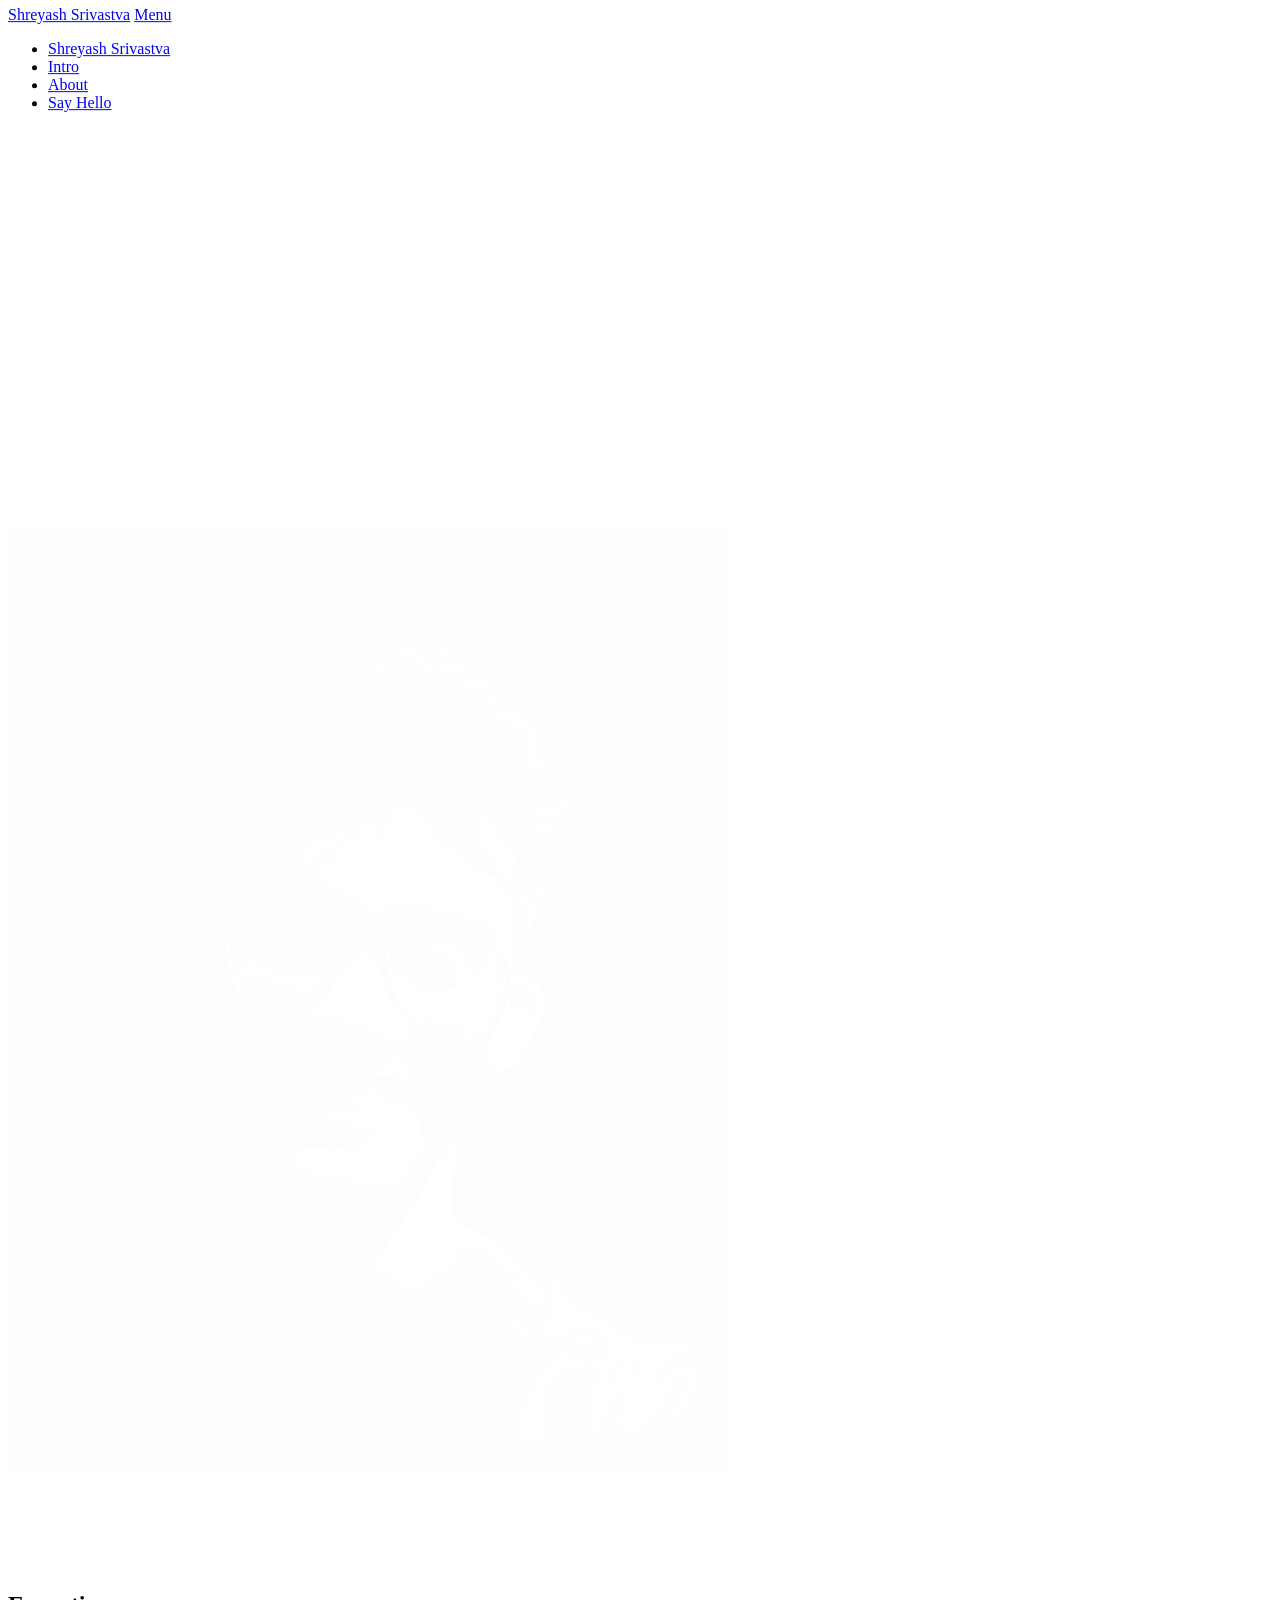
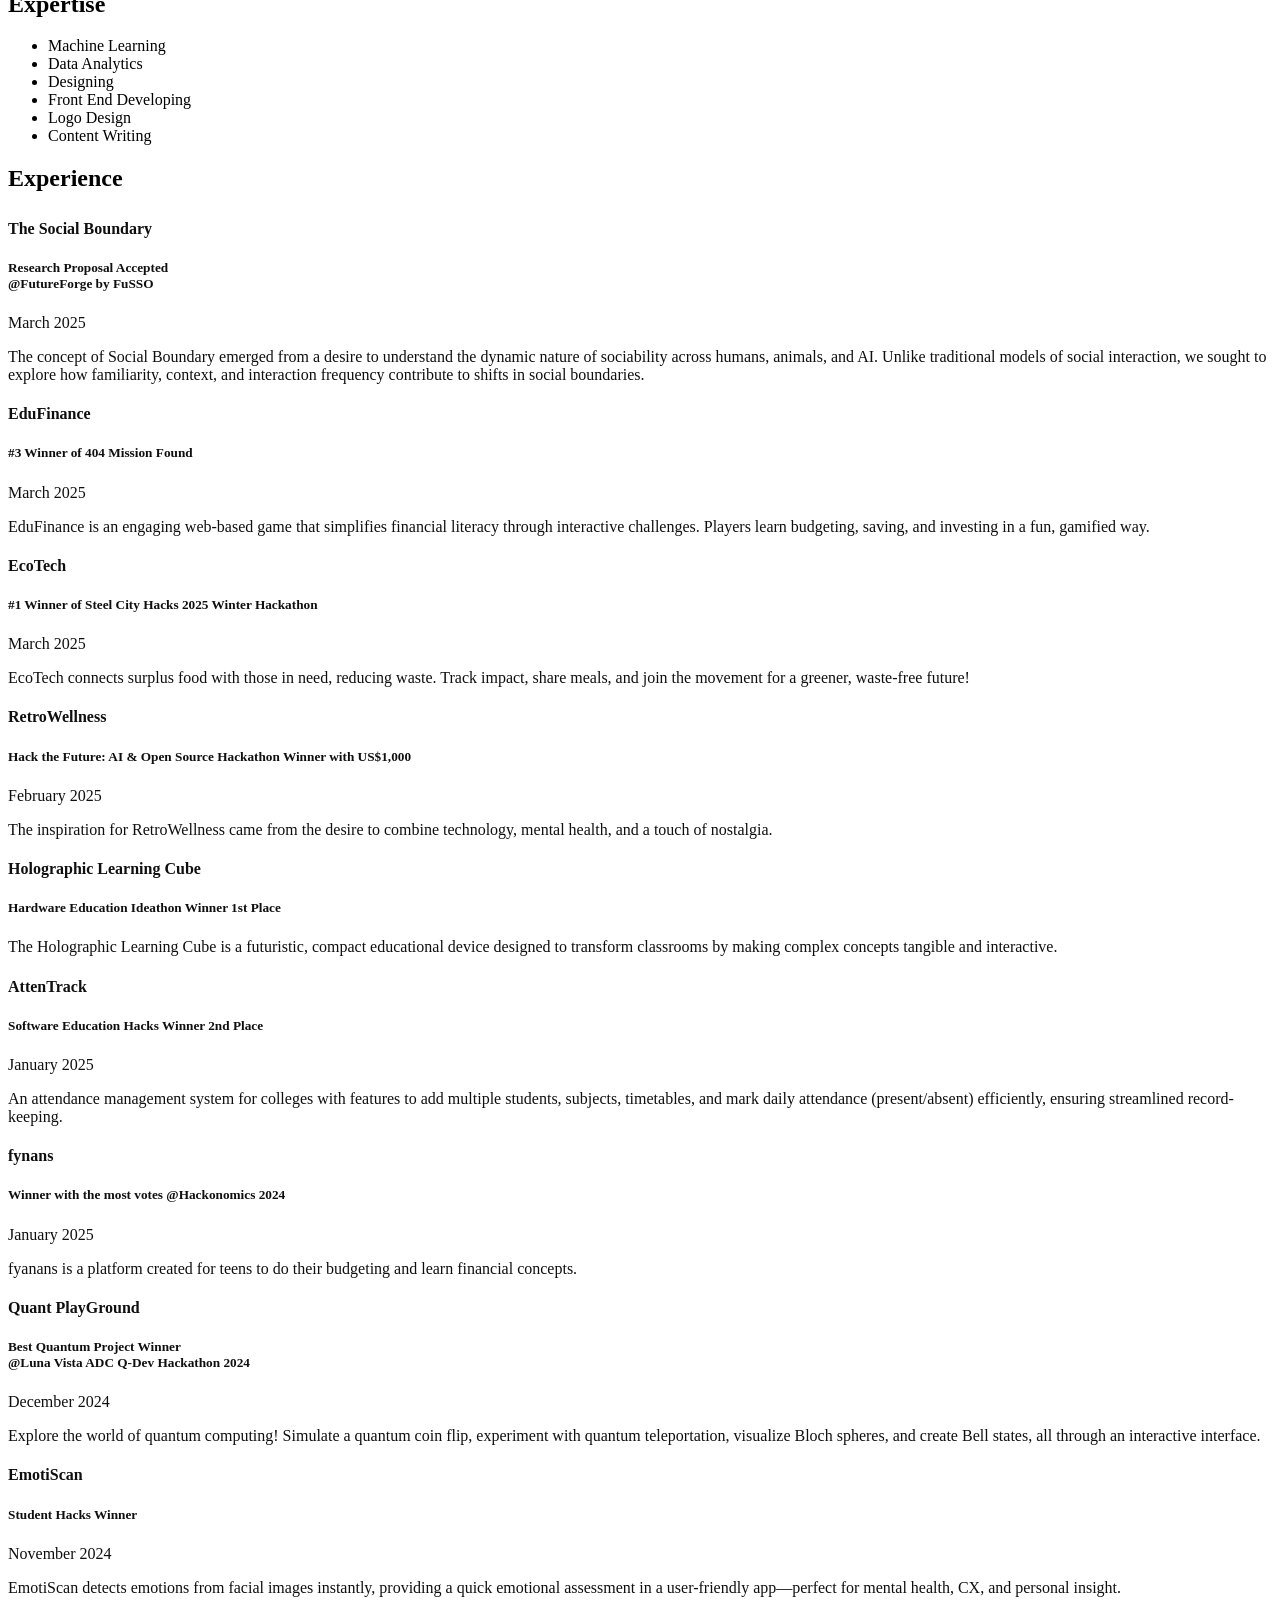
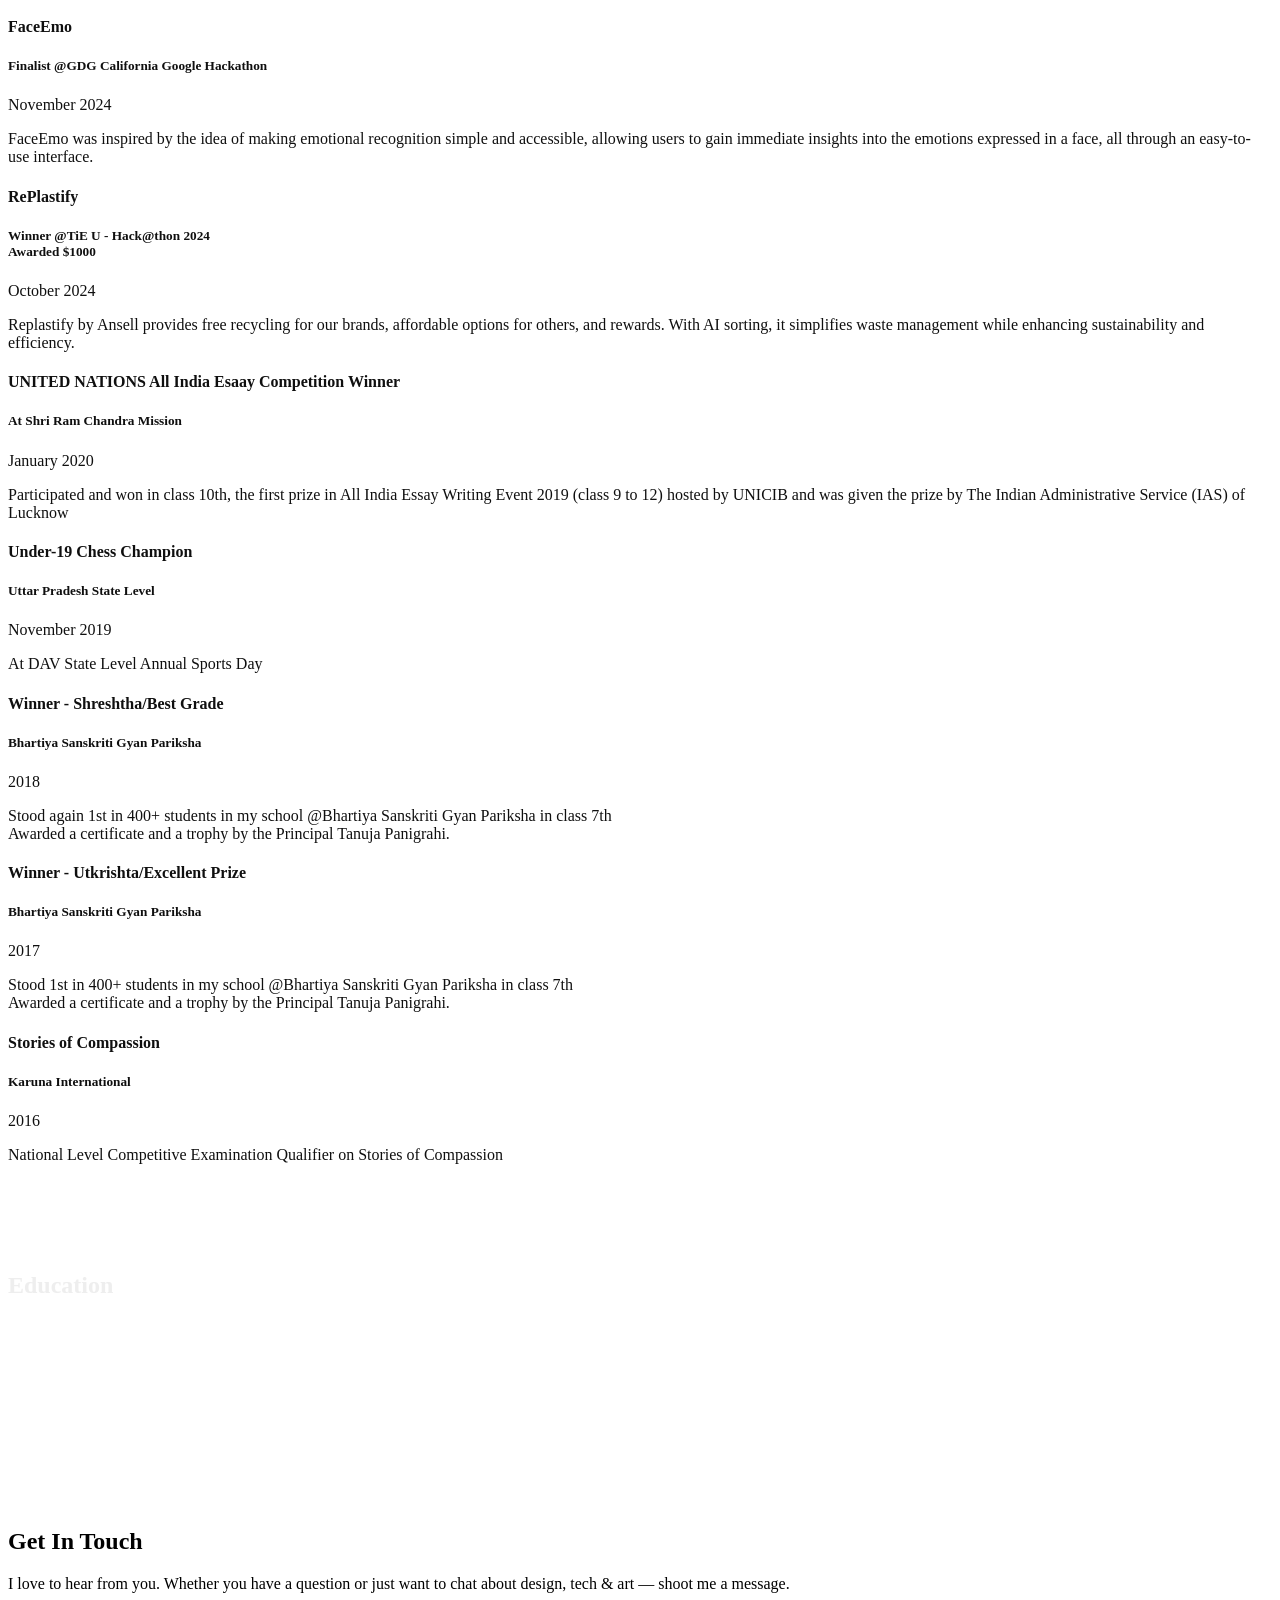
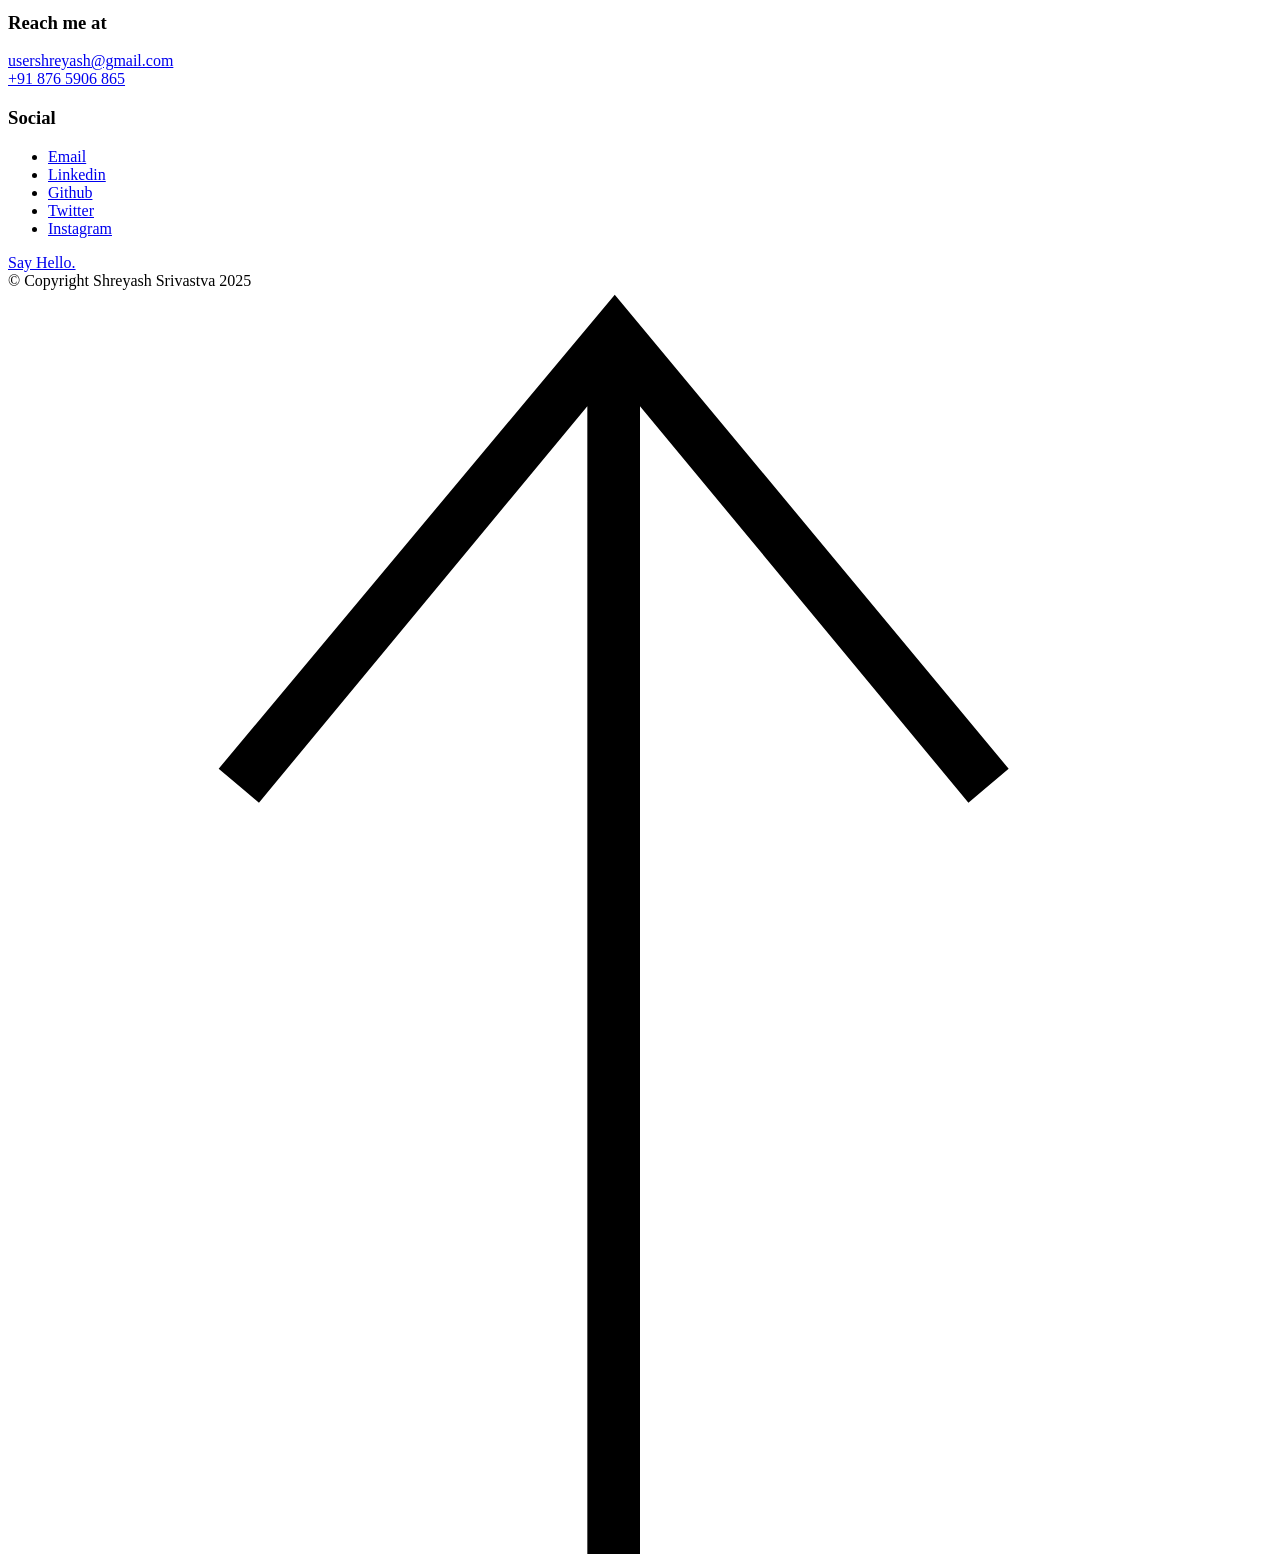
==== index.html @ 3966e625 "Update index.html" ====
<!DOCTYPE html>
<html class="no-js ss-preload" lang="en">
<head>

    <!--- basic page needs
    ================================================== -->
    <meta charset="utf-8">
    <title>Shreyash Srivastva</title>
    <meta name="description" content="">
    <meta name="author" content="">

    <!-- mobile specific metas
    ================================================== -->
    <meta name="viewport" content="width=device-width, initial-scale=1">

    <!-- CSS
    ================================================== -->
    <link rel="stylesheet" href="css/vendor.css">
    <link rel="stylesheet" href="css/styles.css">

    <!-- favicons
    ================================================== -->
    <link rel="apple-touch-icon" sizes="180x180" href="apple-touch-icon.png">
    <link rel="icon" type="image/png" sizes="32x32" href="apple-touch-icon.png">
    <link rel="icon" type="image/png" sizes="16x16" href="apple-touch-icon.png">
    <link rel="manifest" href="site.webmanifest">

</head>

<body id="top">


    <!-- # preloader
    ================================================== -->
    <div id="preloader">
        <div id="loader">
        </div>
    </div>


    <!-- # page wrap
    ================================================== -->
    <div class="s-pagewrap">

        <div class="circles">
            <span></span>
            <span></span>
            <span></span>
            <span></span>
            <span></span>
        </div>


        <!-- ## site header 
        ================================================== -->
        <header class="s-header">

            <div class="header-mobile">
                <span class="mobile-home-link"><a href="index.html">Shreyash Srivastva</a></span>
                <a class="mobile-menu-toggle" href="#0"><span>Menu</span></a>
            </div>

            <div class="row wide main-nav-wrap">
                <nav class="column lg-12 main-nav">
                    <ul>
                        <li><a href="index.html" class="home-link">Shreyash Srivastva</a></li>
                        <li class="current"><a href="#intro" class="smoothscroll">Intro</a></li>
                        <li><a href="#about" class="smoothscroll">About</a></li>
                       <!-- <li><a href="#works" class="smoothscroll">Works</a></li>-->
                        <li><a href="#contact" class="smoothscroll">Say Hello</a></li>
                    </ul>
                </nav>
            </div>

        </header> <!-- end s-header -->


        <!-- ## main content
        ==================================================- -->
        <main class="s-content">


            <!-- ### intro
            ================================================== -->
            <section id="intro" class="s-intro target-section">

                <div class="row intro-content wide">

                    <div class="column">
                        <div class="text-pretitle with-line">
                            Hello World
                        </div>

                        <h1 class="text-huge-title">
                            I am Shreyash, <br>
                            AI/ML Developer<br> 
                            & 3D Artist based <br>
                            in India.
                        </h1>
                    </div>

                    <ul class="intro-social">
                        <li><a href="mailto:shreyash5183@gmail.com">Email</a></li>
                        <li><a href="https://www.linkedin.com/in/shreyashsrivastva">Linkedin</a></li>
                        <li><a href="https://www.github.com/shreyazh">Github</a></li>
                        <li><a href="https://x.com/iamsrivastva">Twitter</a></li>
                        <li><a href="https://www.instagram.com/shreyazh">Instagram</a></li>
                    </ul>

                </div> <!-- end intro content -->

                <a href="#about" class="intro-scrolldown smoothscroll">
                    <svg width="24" height="24" viewBox="0 0 24 24" xmlns="http://www.w3.org/2000/svg" fill-rule="evenodd" clip-rule="evenodd"><path d="M11 21.883l-6.235-7.527-.765.644 7.521 9 7.479-9-.764-.645-6.236 7.529v-21.884h-1v21.883z"/></svg>
                </a>

            </section> <!-- end s-intro -->


            <!-- ### about
            ================================================== -->
            <section id="about" class="s-about target-section">


                <div class="row about-info wide" data-animate-block>

                    <div class="column lg-6 md-12 about-info__pic-block">
                        <img src="ss.jpg" 
                             srcset="ss.jpg 1x, ss.jpg 2x" alt="" class="about-info__pic" data-animate-el>
                    </div>

                    <div class="column lg-6 md-12">
                        <div class="about-info__text" >

                            <h2 class="text-pretitle with-line" data-animate-el>
                                About
                            </h2>
                            <p class="attention-getter" data-animate-el>
                                12x Global Hackathon Winner | Google Developer Expert | Creator of VitalSpace | Psychology Researcher | Author of 'The Social Boundary ' | Poet
                                | National Winner In Web Technology and Artificial Intelligence 🥇| Winner in the Tie-U & Ansell Hackathon 
                                for PPE Plastic Efficient Waste Disposal Solution | Best Quantum Project @NASA Challenge |
                                 Tech Speaker 3x Talks 🎤 | GDG ITM AIML Lead & Mentor | Google Developers Group California Finalist |
                                  Nominated and Won the Prize for 'The Best Quantum Project' | STATE LEVEL CHESS CHAMPION UNDER-19 2019 |
                                   UNITED NATIONS NATIONAL LEVEL ESSAY COMPETITION WINNER 2020 | Author 🖊️ | 3x Internships | Child Dancer |
                                    Loves Pure Science + Tech + Psychology | All Activities Listed Below
                            </p>
                            <a href="https://img-web-scrape-folder.vercel.app/Shreyash%20Srivastva%20(4)_pages-to-jpg-0001.jpg" class="btn btn--medium u-fullwidth" data-animate-el>Download Resume</a>

                        </div>
                    </div>
                </div> <!-- about-info -->


                <div class="row about-expertise" data-animate-block>
                    <div class="column lg-12">

                        <h2 class="text-pretitle" data-animate-el>Expertise</h2>

                        <ul class="skills-list h1" data-animate-el>
                            <li>Machine Learning</li>
                            <li>Data Analytics</li>
                            <li>Designing</li>
                            <li>Front End Developing</li>
                            <li>Logo Design</li>
                            <li>Content Writing</li>
                        </ul>

                    </div>
                </div> <!-- end about-expertise -->


                <div class="row about-timelines" data-animate-block>

                    <div class="column lg-6 tab-12">

                        <h2 class="text-pretitle" data-animate-el>
                            Experience
                        </h2>

                        <div class="timeline" data-animate-el>

                            <div class="timeline__block">
                                <div class="timeline__bullet"></div>
                                <div class="timeline__header">
                                    <h4 class="timeline__title">The Social Boundary</h4>
                                    <h5 class="timeline__meta">Research Proposal Accepted<br>@FutureForge by FuSSO</h5>
                                    <p class="timeline__timeframe">March 2025</p>
                                </div>
                                <div class="timeline__desc">
                                    <p>The concept of Social Boundary emerged from a desire to understand the dynamic nature of sociability across humans, animals, and AI. Unlike traditional models of social interaction, we sought to explore how familiarity, context, and interaction frequency contribute to shifts in social boundaries.</p>
                                </div>
                            </div>

                            <div class="timeline__block">
                                <div class="timeline__bullet"></div>
                                <div class="timeline__header">
                                    <h4 class="timeline__title">EduFinance</h4>
                                    <h5 class="timeline__meta">#3 Winner of 404 Mission Found</h5>
                                    <p class="timeline__timeframe">March 2025</p>
                                </div>
                                <div class="timeline__desc">
                                    <p>EduFinance is an engaging web-based game that simplifies financial literacy through interactive challenges. Players learn budgeting, saving, and investing in a fun, gamified way.</p>
                                </div>
                            </div>

                            <div class="timeline__block">
                                <div class="timeline__bullet"></div>
                                <div class="timeline__header">
                                    <h4 class="timeline__title">EcoTech</h3>
                                    <h5 class="timeline__meta">#1 Winner of Steel City Hacks 2025 Winter Hackathon</h5>
                                    <p class="timeline__timeframe">March 2025</p>
                                </div>
                                <div class="timeline__desc">
                                    <p>EcoTech connects surplus food with those in need, reducing waste. Track impact, share meals, and join the movement for a greener, waste-free future! </p>
                                </div>
                            </div>
    
                            <div class="timeline__block">
                                <div class="timeline__bullet"></div>
                                <div class="timeline__header">
                                    <h4 class="timeline__title">RetroWellness</h4>
                                    <h5 class="timeline__meta">Hack the Future: AI & Open Source Hackathon Winner with US$1,000</h5>
                                    <p class="timeline__timeframe">February 2025</p>
                                </div>
                                <div class="timeline__desc">
                                    <p>The inspiration for RetroWellness came from the desire to combine technology, mental health, and a touch of nostalgia.</p>
                                </div>
                            </div>

                            <div class="timeline__block">
                                <div class="timeline__bullet"></div>
                                <div class="timeline__header">
                                    <h4 class="timeline__title">Holographic Learning Cube</h4>
                                    <h5 class="timeline__meta">Hardware Education Ideathon

                                        Winner 1st Place</h5>
                                    <p class="timeline__timeframe"></p>
                                </div>
                                <div class="timeline__desc">
                                    <p>The Holographic Learning Cube is a futuristic, compact educational device designed to transform classrooms by making complex concepts tangible and interactive.</p>
                                </div>
                            </div>

                            <div class="timeline__block">
                                <div class="timeline__bullet"></div>
                                <div class="timeline__header">
                                    <h4 class="timeline__title">AttenTrack</h4>
                                    <h5 class="timeline__meta">Software Education Hacks Winner 2nd Place</h5>
                                    <p class="timeline__timeframe">January 2025</p>
                                </div>
                                <div class="timeline__desc">
                                    <p>An attendance management system for colleges with features to add multiple students, subjects, timetables, and mark daily attendance (present/absent) efficiently, ensuring streamlined record-keeping.</p>
                                </div>
                            </div>

                        
                            <div class="timeline__block">
                                <div class="timeline__bullet"></div>
                                <div class="timeline__header">
                                    <h4 class="timeline__title">fynans</h4>
                                    <h5 class="timeline__meta">Winner with the most votes @Hackonomics 2024</h5>
                                    <p class="timeline__timeframe">January 2025</p>
                                </div>
                                <div class="timeline__desc">
                                    <p>fyanans is a platform created for teens to do their budgeting and learn financial concepts.</p>
                                </div>
                            </div>

                            <div class="timeline__block">
                                <div class="timeline__bullet"></div>
                                <div class="timeline__header">
                                    <h4 class="timeline__title">Quant PlayGround</h4>
                                    <h5 class="timeline__meta">Best Quantum Project Winner <br>@Luna Vista ADC Q-Dev Hackathon 2024</h5>
                                    <p class="timeline__timeframe">December 2024</p>
                                </div>
                                <div class="timeline__desc">
                                    <p>Explore the world of quantum computing! Simulate a quantum coin flip, experiment with quantum teleportation, visualize Bloch spheres, and create Bell states, all through an interactive interface.</p>
                                </div>
                            </div>

                            <div class="timeline__block">
                                <div class="timeline__bullet"></div>
                                <div class="timeline__header">
                                    <h4 class="timeline__title">EmotiScan</h4>
                                    <h5 class="timeline__meta">Student Hacks Winner</h5>
                                    <p class="timeline__timeframe">November 2024</p>
                                </div>
                                <div class="timeline__desc">
                                    <p>EmotiScan detects emotions from facial images instantly, providing a quick emotional assessment in a user-friendly app—perfect for mental health, CX, and personal insight.</p>
                                </div>
                            </div>
                            
                            <div class="timeline__block">
                                <div class="timeline__bullet"></div>
                                <div class="timeline__header">
                                    <h4 class="timeline__title">FaceEmo</h4>
                                    <h5 class="timeline__meta">Finalist @GDG California Google Hackathon</h5>
                                    <p class="timeline__timeframe">November 2024</p>
                                </div>
                                <div class="timeline__desc">
                                    <p>FaceEmo was inspired by the idea of making emotional recognition simple and accessible, allowing users to gain immediate insights into the emotions expressed in a face, all through an easy-to-use interface.</p>
                                </div>
                            </div>
                            
                            <div class="timeline__block">
                                <div class="timeline__bullet"></div>
                                <div class="timeline__header">
                                    <h4 class="timeline__title">RePlastify</h4>
                                    <h5 class="timeline__meta">Winner @TiE U - Hack@thon 2024<br>Awarded $1000</h5>
                                    <p class="timeline__timeframe">October 2024</p>
                                </div>
                                <div class="timeline__desc">
                                    <p>Replastify by Ansell provides free recycling for our brands, affordable options for others, and rewards. With AI sorting, it simplifies waste management while enhancing sustainability and efficiency.</p>
                                </div>
                            </div>
                                                                                
                                                        
                            <div class="timeline__block">
                                <div class="timeline__bullet"></div>
                                <div class="timeline__header">
                                    <h4 class="timeline__title">UNITED NATIONS All India Esaay Competition Winner</h4>
                                    <h5 class="timeline__meta">At Shri Ram Chandra Mission</h5>
                                    <p class="timeline__timeframe">January 2020</p>
                                </div>
                                <div class="timeline__desc">
                                    <p>Participated and won in class 10th, the first prize in All India Essay Writing Event 2019 (class 9 to 12) hosted by UNICIB and was given the prize by The Indian Administrative Service (IAS) of Lucknow</p>
                                </div>
                            </div>          
                                                                                    
                                                        
                            <div class="timeline__block">
                                <div class="timeline__bullet"></div>
                                <div class="timeline__header">
                                    <h4 class="timeline__title">Under-19 Chess Champion</h4>
                                    <h5 class="timeline__meta">Uttar Pradesh State Level</h5>
                                    <p class="timeline__timeframe">November 2019</p>
                                </div>
                                <div class="timeline__desc">
                                    <p>At DAV State Level Annual Sports Day</p>
                                </div>
                            </div>

                            <div class="timeline__block">
                                <div class="timeline__bullet"></div>
                                <div class="timeline__header">
                                    <h4 class="timeline__title">Winner - Shreshtha/Best Grade</h4>
                                    <h5 class="timeline__meta">Bhartiya Sanskriti Gyan Pariksha</h5>
                                    <p class="timeline__timeframe">2018</p>
                                </div>
                                <div class="timeline__desc">
                                    <p>Stood again 1st in 400+ students in my school @Bhartiya Sanskriti Gyan Pariksha in class 7th<br>
                                        Awarded a certificate and a trophy by the Principal Tanuja Panigrahi.</p>
                                </div>
                            </div>

                            <div class="timeline__block">
                                <div class="timeline__bullet"></div>
                                <div class="timeline__header">
                                    <h4 class="timeline__title">Winner - Utkrishta/Excellent Prize</h4>
                                    <h5 class="timeline__meta">Bhartiya Sanskriti Gyan Pariksha</h5>
                                    <p class="timeline__timeframe">2017</p>
                                </div>
                                <div class="timeline__desc">
                                    <p>Stood 1st in 400+ students in my school @Bhartiya Sanskriti Gyan Pariksha in class 7th<br>
                                    Awarded a certificate and a trophy by the Principal Tanuja Panigrahi.</p>
                                </div>
                            </div>

                            <div class="timeline__block">
                                <div class="timeline__bullet"></div>
                                <div class="timeline__header">
                                    <h4 class="timeline__title">Stories of Compassion</h4>
                                    <h5 class="timeline__meta">Karuna International</h5>
                                    <p class="timeline__timeframe">2016</p>
                                </div>
                                <div class="timeline__desc">
                                    <p>National Level Competitive Examination Qualifier on Stories of Compassion</p>
                                </div>
                            </div>
                            
                        </div> <!-- end timeline -->

                    </div> <!-- end column -->
                    <div class="column lg-6 tab-12">

                        <h2 class="text-pretitle" data-animate-el>
                            Education
                        </h2>

                        <div class="timeline" data-animate-el>

                            <div class="timeline__block">
                                <div class="timeline__bullet"></div>
                                <div class="timeline__header">
                                    <h4 class="timeline__title">Dr. A.P.J. Abdul Kalam Technical University, Lucknow</h3>
                                    <h5 class="timeline__meta">Bachelor in Technology(CSE)</h5>
                                    <p class="timeline__timeframe">November 2022 - June 2026</p>
                                </div>
                                <div class="timeline__desc">
                                    <p><b>Courses: </b>Machine Learning, Full-Stack Development, Data Structures, Algoritms and Analysis, Data Analytics</p>
                                </div>
                            </div>
    
                            <div class="timeline__block">
                                <div class="timeline__bullet"></div>
                                <div class="timeline__header">
                                    <h4 class="timeline__title">R.L.B. Memorial Public School, Lucknow</h4>
                                    <h5 class="timeline__meta">Intemediate</h5>
                                    <p class="timeline__timeframe">July 2020 - June 2022</p>
                                </div>
                                <div class="timeline__desc">
                                    <p><b>Courses: </b>Mathematics, Computer Science, Physics, Chemistry, English.</p>
                                </div>
                            </div>
    
                        </div> <!-- end timeline -->
                        
                    </div> <!-- end column -->

                    
                </div> <!-- end about-timelines -->

            </section> <!-- end s-about -->


            <!-- ### works
            ================================================== 
            <section id="works" class="s-works target-section">


                <div class="row works-portfolio">

                    <div class="column lg-12" data-animate-block>

                        <h2 class="text-pretitle" data-animate-el>
                            Recent Works
                        </h2>
                        <p class="h1" data-animate-el>
                            Here are some of my favorite projects I have done lately. Feel free to check them out.
                        </p>
    
                        <ul class="folio-list row block-lg-one-half block-stack-on-1000">

                            <li class="folio-list__item column" data-animate-el>
                                <a class="folio-list__item-link" href="#modal-03">
                                    <div class="folio-list__item-pic">
                                        <img src="images/portfolio/rucksack.jpg" 
                                             srcset="images/portfolio/rucksack.jpg 1x, images/portfolio/rucksack@2x.jpg 2x" alt="">
                                    </div>
                                    
                                    <div class="folio-list__item-text">
                                        <div class="folio-list__item-cat">
                                            Website
                                        </div>
                                        <div class="folio-list__item-title">
                                            FinCrypt.ai
                                        </div>
                                    </div>
                                </a>
                                <a class="folio-list__proj-link" href="https://github.com/shreyazh/FinCrypt.ai" title="project link">
                                    <svg width="15" height="15" viewBox="0 0 15 15" fill="none" xmlns="http://www.w3.org/2000/svg"><path d="M8.14645 3.14645C8.34171 2.95118 8.65829 2.95118 8.85355 3.14645L12.8536 7.14645C13.0488 7.34171 13.0488 7.65829 12.8536 7.85355L8.85355 11.8536C8.65829 12.0488 8.34171 12.0488 8.14645 11.8536C7.95118 11.6583 7.95118 11.3417 8.14645 11.1464L11.2929 8H2.5C2.22386 8 2 7.77614 2 7.5C2 7.22386 2.22386 7 2.5 7H11.2929L8.14645 3.85355C7.95118 3.65829 7.95118 3.34171 8.14645 3.14645Z" fill="currentColor" fill-rule="evenodd" clip-rule="evenodd"></path></svg>
                                </a>
                            </li>
                            <!--end folio-list__item 

                            <li class="folio-list__item column" data-animate-el>
                                <a class="folio-list__item-link" href="#modal-01">
                                    <div class="folio-list__item-pic">
                                        <img src="images/portfolio/fuji.jpg"
                                             srcset="images/portfolio/fuji.jpg 1x, images/portfolio/fuji@2x.jpg 2x"  alt="">
                                    </div>
                                    
                                    <div class="folio-list__item-text">
                                        <div class="folio-list__item-cat">
                                            Website
                                        </div>
                                        <div class="folio-list__item-title">
                                            Project Soumya
                                        </div>
                                    </div>
                                </a>
                                <a class="folio-list__proj-link" href="https://soumya-ashy.vercel.app/" title="project link">
                                    <svg width="15" height="15" viewBox="0 0 15 15" fill="none" xmlns="http://www.w3.org/2000/svg"><path d="M8.14645 3.14645C8.34171 2.95118 8.65829 2.95118 8.85355 3.14645L12.8536 7.14645C13.0488 7.34171 13.0488 7.65829 12.8536 7.85355L8.85355 11.8536C8.65829 12.0488 8.34171 12.0488 8.14645 11.8536C7.95118 11.6583 7.95118 11.3417 8.14645 11.1464L11.2929 8H2.5C2.22386 8 2 7.77614 2 7.5C2 7.22386 2.22386 7 2.5 7H11.2929L8.14645 3.85355C7.95118 3.65829 7.95118 3.34171 8.14645 3.14645Z" fill="currentColor" fill-rule="evenodd" clip-rule="evenodd"></path></svg>
                                </a>
                            </li> 
                            <!--end folio-list__item

                            <li class="folio-list__item column" data-animate-el>
                                <a class="folio-list__item-link" href="#modal-02">
                                    <div class="folio-list__item-pic">
                                        <img src="images/portfolio/gallery/g-minimalismo.jpg" 
                                             srcset="images/portfolio/gallery/g-minimalismo.jpg 1x, images/portfolio/gallery/g-minimalismo@2x.jpg" alt="">
                                    </div>
                                    
                                    <div class="folio-list__item-text">
                                        <div class="folio-list__item-cat">
                                            Quantum Hackathon Winning Project
                                        </div>
                                        <div class="folio-list__item-title">
                                            Quant Playground
                                        </div>
                                    </div>
                                </a>
                                <a class="folio-list__proj-link" href="https://github.com/shreyazh/Quant-Comp-Project" title="project link">
                                    <svg width="15" height="15" viewBox="0 0 15 15" fill="none" xmlns="http://www.w3.org/2000/svg"><path d="M8.14645 3.14645C8.34171 2.95118 8.65829 2.95118 8.85355 3.14645L12.8536 7.14645C13.0488 7.34171 13.0488 7.65829 12.8536 7.85355L8.85355 11.8536C8.65829 12.0488 8.34171 12.0488 8.14645 11.8536C7.95118 11.6583 7.95118 11.3417 8.14645 11.1464L11.2929 8H2.5C2.22386 8 2 7.77614 2 7.5C2 7.22386 2.22386 7 2.5 7H11.2929L8.14645 3.85355C7.95118 3.65829 7.95118 3.34171 8.14645 3.14645Z" fill="currentColor" fill-rule="evenodd" clip-rule="evenodd"></path></svg>
                                </a>
                            </li> 
                            <!--end folio-list__item -->
                        <!--<li class="folio-list__item column" data-animate-el>
                                <a class="folio-list__item-link" href="#modal-04">
                                    <div class="folio-list__item-pic">
                                        <img src="images/portfolio/skaterboimages\portfolio\y.jpg"
                                             srcset="images/portfolio/skaterboimages\portfolio\y.jpg 1x, images/portfolio/skaterboy@2x.jpg 2x" alt="">
                                    </div>
                                    
                                    <div class="folio-list__item-text">
                                        <div class="folio-list__item-cat">
                                            Website
                                        </div>
                                        <div class="folio-list__item-title">
                                            Since Day One.
                                        </div>
                                    </div>
                                </a>
                                <a class="folio-list__proj-link" href="#" title="project link">
                                    <svg width="15" height="15" viewBox="0 0 15 15" fill="none" xmlns="http://www.w3.org/2000/svg"><path d="M8.14645 3.14645C8.34171 2.95118 8.65829 2.95118 8.85355 3.14645L12.8536 7.14645C13.0488 7.34171 13.0488 7.65829 12.8536 7.85355L8.85355 11.8536C8.65829 12.0488 8.34171 12.0488 8.14645 11.8536C7.95118 11.6583 7.95118 11.3417 8.14645 11.1464L11.2929 8H2.5C2.22386 8 2 7.77614 2 7.5C2 7.22386 2.22386 7 2.5 7H11.2929L8.14645 3.85355C7.95118 3.65829 7.95118 3.34171 8.14645 3.14645Z" fill="currentColor" fill-rule="evenodd" clip-rule="evenodd"></path></svg>
                                </a>
                            </li> -->
                            <!--end folio-list__item -->
<!--
                            <li class="folio-list__item column" data-animate-el>
                                <a class="folio-list__item-link" href="#modal-05">
                                    <div class="folio-list__item-pic">
                                        <img src="images/portfolio/sanddunes.jpg" 
                                             srcset="images/portfolio/sanddunes.jpg 1x, images/portfolio/sanddunes@2x.jpg 2x" alt="">
                                    </div>
                                    
                                    <div class="folio-list__item-text">
                                        <div class="folio-list__item-cat">
                                            Illustration
                                        </div>
                                        <div class="folio-list__item-title">
                                            Sand Dunes.
                                        </div>
                                    </div>
                                </a>
                                <a class="folio-list__proj-link" href="#" title="project link">
                                    <svg width="15" height="15" viewBox="0 0 15 15" fill="none" xmlns="http://www.w3.org/2000/svg"><path d="M8.14645 3.14645C8.34171 2.95118 8.65829 2.95118 8.85355 3.14645L12.8536 7.14645C13.0488 7.34171 13.0488 7.65829 12.8536 7.85355L8.85355 11.8536C8.65829 12.0488 8.34171 12.0488 8.14645 11.8536C7.95118 11.6583 7.95118 11.3417 8.14645 11.1464L11.2929 8H2.5C2.22386 8 2 7.77614 2 7.5C2 7.22386 2.22386 7 2.5 7H11.2929L8.14645 3.85355C7.95118 3.65829 7.95118 3.34171 8.14645 3.14645Z" fill="currentColor" fill-rule="evenodd" clip-rule="evenodd"></path></svg>
                                </a>
                            </li>--> <!--end folio-list__item -->

                          <!--  <li class="folio-list__item column" data-animate-el>
                                <a class="folio-list__item-link" href="#modal-06">
                                    <div class="folio-list__item-pic">
                                        <img src="images/portfolio/minimalismo.jpg" 
                                             srcset="images/portfolio/minimalismo.jpg 1x, images/portfolio/minimalismo@2x.jpg 2x" alt="">
                                    </div>
                                    
                                    <div class="folio-list__item-text">
                                        <div class="folio-list__item-cat">
                                            Branding
                                        </div>
                                        <div class="folio-list__item-title">
                                            Minimalismo.
                                        </div>
                                    </div>
                                </a>
                                <a class="folio-list__proj-link" href="#" title="project link">
                                    <svg width="15" height="15" viewBox="0 0 15 15" fill="none" xmlns="http://www.w3.org/2000/svg"><path d="M8.14645 3.14645C8.34171 2.95118 8.65829 2.95118 8.85355 3.14645L12.8536 7.14645C13.0488 7.34171 13.0488 7.65829 12.8536 7.85355L8.85355 11.8536C8.65829 12.0488 8.34171 12.0488 8.14645 11.8536C7.95118 11.6583 7.95118 11.3417 8.14645 11.1464L11.2929 8H2.5C2.22386 8 2 7.77614 2 7.5C2 7.22386 2.22386 7 2.5 7H11.2929L8.14645 3.85355C7.95118 3.65829 7.95118 3.34171 8.14645 3.14645Z" fill="currentColor" fill-rule="evenodd" clip-rule="evenodd"></path></svg>
                                </a>
                            </li>

                        </ul>

                    </div> <!-- end column -->


                    <!-- Modal Templates Popup
                    -------------------------------------------- -->
                <!--    <div id="modal-04" hidden>
                        <div class="modal-popup">
                            <img src="images/portfolio/gallery/g-skaterboimages\portfolio\y.jpg" alt="">
                
                            <div class="modal-popup__desc">
                                <h5>FinCrypt.ai</h5>
                                <p>FinCrypt.ai is a modular suite of specialized AI agents designed for real-time crypto data and news.</p>
                                <ul class="modal-popup__cat">
                                    <li>Website</li>
                                </ul>
                            </div>
                
                            <a href="https://github.com/shreyazh/FinCrypt.git" class="modal-popup__details">Project link</a>
                        </div>
                    </div>--> <!-- end modal -->
                    
                   <!-- <div id="modal-01" hidden>
                        <div class="modal-popup">
                            <img src="images/portfolio/gallery/g-fuji.jpg" alt="">
                
                            <div class="modal-popup__desc">
                                <h5>Project Soumya</h5>
                                <p>Mental Health WebApp.</p></p>
                                <ul class="modal-popup__cat">
                                    <li>Frontend</li>
                                    <li>Website</li>
                                </ul>
                            </div>
                
                            <a href="https://soumya-ashy.vercel.app/" class="modal-popup__details">Project link</a>
                        </div>
                    </div>

                    <div id="modal-02" hidden>
                        <div class="modal-popup">
                            <img src="images/portfolio/gallery/g-minimalismo.jpg" alt="">
                
                            <div class="modal-popup__desc">
                                <h5>Quant Playground</h5>
                                <p>A quantum computing platform with
                                    Features like Quantum Coin Flip,
                                    Quantum Teleportation,
                                    Bloch Sphere and
                                    Bell State.
                                <ul class="modal-popup__cat">
                                    <li>Branding</li>
                                </ul>
                            </div>
                
                            <a href="https://github.com/shreyazh/Quant-Comp-Project.git" class="modal-popup__details">Project link</a>
                        </div>
                    </div> 

                    <div id="modal-04" hidden>
                        <div class="modal-popup">
                            <img src="images/portfolio/gallery/g-skaterboimages\portfolio\y.jpg" alt="">
                
                            <div class="modal-popup__desc">
                                <h5>FinCrypt.ai</h5>
                                <p>FinCrypt.ai is a modular suite of specialized AI agents designed for real-time crypto data and news.</p>
                                <ul class="modal-popup__cat">
                                    <li>Website</li>
                                </ul>
                            </div>
                
                            <a href="https://github.com/shreyazh/FinCrypt.git" class="modal-popup__details">Project link</a>
                        </div>
                    </div> <!-- end modal -->

                <!--    <div id="modal-04" hidden>
                        <div class="modal-popup">
                            <img src="images/portfolio/gallery/g-skaterboimages\portfolio\y.jpg" alt="">
                
                            <div class="modal-popup__desc">
                                <h5>Since Day One</h5>
                                <p>Dolores velit qui quos nobis. Aliquam delectus voluptas quos possimus non voluptatem voluptas voluptas. Est doloribus eligendi porro doloribus voluptatum.</p>
                                <ul class="modal-popup__cat">
                                    <li>Website</li>
                                </ul>
                            </div>
                
                            <a href="https://www.behance.net/" class="modal-popup__details">Project link</a>
                        </div>
                    </div> <!-- end modal -->

               <!--      <div id="modal-05" hidden>
                        <div class="modal-popup">

                            <img src="images/portfolio/gallery/g-sanddunes.jpg" alt="">
                
                           <div class="modal-popup__desc">
                                <h5>Sand Dunes</h5>
                                <p>Proin gravida nibh vel velit auctor aliquet. Aenean sollicitudin, lorem quis bibendum auctor, nisi elit consequat ipsum, nec sagittis sem nibh id elit.</p>
                                <ul class="modal-popup__cat">
                                    <li>Illustration</li>
                                </ul>
                            </div>
                
                            <a href="https://www.behance.net/" class="modal-popup__details">Project link</a>
                        </div>
                    </div> <!-- end modal -->

                 <!--   <div id="modal-06" hidden>
                        <div class="modal-popup">
                            <img src="images/portfolio/gallery/g-minimalismo.jpg" alt="">
                
                            <div class="modal-popup__desc">
                                <h5>Minimalismo</h5>
                                <p>Quisquam vel libero consequuntur autem voluptas. Qui aut vero. Omnis fugit mollitia cupiditate voluptas. Aenean sollicitudin, lorem quis bibendum auctor.</p>
                                <ul class="modal-popup__cat">
                                    <li>Branding</li>
                                    <li>Product Design</li>
                                </ul>
                            </div>
                
                            <a href="https://www.behance.net/" class="modal-popup__details">Project link</a>
                        </div>
                    </div>  </div>--> <!-- end modal --> 

                <!-- end works-portfolio -->


              <!--   <div class="row testimonials">
                    <div class="column lg-12" data-animate-block>
        
                        <div class="swiper-container testimonial-slider" data-animate-el>
        
                            <div class="swiper-wrapper">

                               <div class="testimonial-slider__slide swiper-slide">
                                    <div class="testimonial-slider__author">
                                        <img src="1.png" alt="Author image" class="testimonial-slider__avatar">
                                        <cite class="testimonial-slider__cite">
                                            <strong>Isha</strong>
                                            <span>Gujarat University</span>
                                        </cite>
                                    </div>
                                    <p>
                                    Brilliant in Programming.
                                    </p>
                                </div> <!-- end testimonial-slider__slide 
                
                                <div class="testimonial-slider__slide swiper-slide">
                                    <div class="testimonial-slider__author">
                                        <img src="images/avatars/user-03.jpg" alt="Author image" class="testimonial-slider__avatar">
                                        <cite class="testimonial-slider__cite">
                                            <strong>Hasan Kamal</strong>
                                            <span>Delhi Technical University</span>
                                        </cite>
                                    </div>
                                    <p>
                                    Amazing Guy!
                                    </p>
                                </div> <!-- end testimonial-slider__slide -->
                
                                <!--
                                <div class="testimonial-slider__slide swiper-slide">
                                    <div class="testimonial-slider__author">
                                        <img src="images/avatars/user-01.jpg" alt="Author image" class="testimonial-slider__avatar">
                                        <cite class="testimonial-slider__cite">
                                            <strong>Satya Nadella</strong>
                                            <span>CEO, Microsoft</span>
                                        </cite>
                                    </div>
                                    <p>
                                    Repellat dignissimos libero. Qui sed at corrupti expedita voluptas odit. Nihil ea quia nesciunt. Ducimus aut sed ipsam.  
                                    Autem eaque officia cum exercitationem sunt voluptatum accusamus. Quasi voluptas eius distinctio.
                                    Voluptatem dignissimos ut.
                                    </p>
                                </div> -->
                                <!-- end testimonial-slider__slide -->
                            
                                <!--
                                <div class="testimonial-slider__slide swiper-slide">
                                    <div class="testimonial-slider__author">
                                        <img src="images/avatars/user-06.jpg" alt="Author image" class="testimonial-slider__avatar">
                                        <cite class="testimonial-slider__cite">
                                            <strong>Jeff Bezos</strong>
                                            <span>CEO, Amazon</span>
                                        </cite>
                                    </div>
                                    <p>
                                    Nunc interdum lacus sit amet orci. Vestibulum dapibus nunc ac augue. Fusce vel dui. In ac felis 
                                    quis tortor malesuada pretium. Curabitur vestibulum aliquam leo. Qui sed at corrupti expedita voluptas odit. 
                                    Nihil ea quia nesciunt. Ducimus aut sed ipsam.
                                    </p>
                                </div> -->
                                <!-- end testimonial-slider__slide -->

            
                            </div> <!-- end swiper-wrapper -->
        
                            <div class="swiper-pagination"></div>
        
                        </div> <!-- end swiper-container -->
        
                    </div> <!-- end column -->
                </div> <!-- end row testimonials -->

            </section> <!-- end s-works -->


            <!-- ### contact
            ================================================== -->
            <section id="contact" class="s-contact target-section">

                <div class="row contact-top">
                    <div class="column lg-12">
                        <h2 class="text-pretitle">
                            Get In Touch
                        </h2>

                        <p class="h1">
                            I love to hear from you.
                            Whether you have a question or just 
                            want to chat about design, tech & art — shoot me a message.
                        </p>
                    </div>
                </div> <!-- end contact-top -->

                <div class="row contact-bottom">
                    <div class="column lg-3 md-5 tab-6 stack-on-550 contact-block">
                        <h3 class="text-pretitle">Reach me at</h3>
                        <p class="contact-links">
                            <a href="mailto:sayhello@luther.com" class="mailtoui">usershreyash@gmail.com</a> <br>
                            <a href="tel:+1975432345">+91 876 5906 865</a>
                        </p>
                    </div>
                    <div class="column lg-4 md-5 tab-6 stack-on-550 contact-block">
                        <h3 class="text-pretitle">Social</h3>
                        <ul class="contact-social">
                        <li><a href="mailto:shreyash5183@gmail.com">Email</a></li>
                        <li><a href="https://www.linkedin.com/in/shreyashsrivastva">Linkedin</a></li>
                        <li><a href="https://www.github.com/shreyazh">Github</a></li>
                        <li><a href="https://x.com/iamsrivastva">Twitter</a></li>
                        <li><a href="https://www.instagram.com/shreyazh">Instagram</a></li>
                        </ul>
                    </div>
                    <div class="column lg-4 md-12 contact-block">
                        <a href="mailto:usershreyash@gmail.com" class="mailtoui btn btn--medium u-fullwidth contact-btn">Say Hello.</a>
                    </div>
                </div> <!-- end contact-bottom -->

            </section> <!-- end contact -->

        </main> <!-- end s-content -->


        <!-- ## footer
        ================================================== -->
        <footer class="s-footer">

            <div class="row">
                <div class="column ss-copyright">
                    <span>© Copyright Shreyash Srivastva 2025</span>
                </div>

                <div class="ss-go-top">
                    <a class="smoothscroll" title="Back to Top" href="#top">
                        <svg xmlns="http://www.w3.org/2000/svg" viewBox="0 0 24 24" fill-rule="evenodd" clip-rule="evenodd"><path d="M11 2.206l-6.235 7.528-.765-.645 7.521-9 7.479 9-.764.646-6.236-7.53v21.884h-1v-21.883z"/></svg>
                    </a>
                </div>
            </div>

        </footer> <!-- end s-footer -->

    </div> <!-- end -s-pagewrap -->


    <!-- Java Script
    ================================================== -->
    <script src="js/plugins.js"></script>
    <script src="js/main.js"></script>

</body>
</html>
<!--<div class="column lg-6 tab-12">
                        <h2 class="text-pretitle" data-animate-el>
                            Education
                        </h2>
                        <div class="timeline" data-animate-el>
                            <div class="timeline__block">
                                <div class="timeline__bullet"></div>
                                <div class="timeline__header">
                                    <h4 class="timeline__title">Dr. A.P.J. Abdul Kalam Technical University, Lucknow</h3>
                                    <h5 class="timeline__meta">Bachelor in Technology(CSE)</h5>
                                    <p class="timeline__timeframe">November 2022 - June 2026</p>
                                </div>
                                <div class="timeline__desc">
                                    <p><b>Courses: </b>Machine Learning, Full-Stack Development, Data Structures, Algoritms and Analysis, Data Analytics</p>
                                </div>
                            </div>
                            <div class="timeline__block">
                                <div class="timeline__bullet"></div>
                                <div class="timeline__header">
                                    <h4 class="timeline__title">R.L.B. Memorial Public School, Lucknow</h4>
                                    <h5 class="timeline__meta">Intemediate</h5>
                                    <p class="timeline__timeframe">July 2020 - June 2022</p>
                                </div>
                                <div class="timeline__desc">
                                    <p><b>Courses: </b>Mathematics, Computer Science, Physics, Chemistry, English.</p>
                                </div>
                            </div>
    
                        </div>end timeline
                        
                    </div> end column -->
---- css/vendor.css ----
/* ===================================================================
 * Theme Third-party Stylesheets
 * Template Ver. 1.0.0
 * 02-16-2021
 * -------------------------------------------------------------------
 *
 * TOC:
 * 
 * # PrismJS 1.20.0
 * # Swiper 6.4.5
 * # Basiclightbox
 * 
 * ------------------------------------------------------------------- */



/* ===================================================================
 * # PrismJS 1.20.0
 *   https://prismjs.com/download.html#themes=prism-tomorrow&languages=markup+css+clike+javascript+markup-templating+php
 *   
 *   prism.js tomorrow night eighties for JavaScript, CoffeeScript, CSS and HTML
 *   Based on https://github.com/chriskempson/tomorrow-theme
 *   @author Rose Pritchard
 * ------------------------------------------------------------------- */

code[class*="language-"],
pre[class*="language-"] {
    color           : #ccc;
    background      : none;
    font-family     : var(--font-mono);
    font-size       : calc(var(--text-size) * 0.9444);
    text-align      : left;
    white-space     : pre;
    word-spacing    : normal;
    word-break      : normal;
    word-wrap       : normal;
    line-height     : var(--vspace-1);
    -moz-tab-size   : 4;
    -o-tab-size     : 4;
    tab-size        : 4;
    -webkit-hyphens : none;
    -moz-hyphens    : none;
    -ms-hyphens     : none;
    hyphens         : none;
}

/* Code blocks */

pre[class*="language-"] {
    padding  : var(--vspace-0_5) 0 var(--vspace-1);
    margin   : 0;
    overflow : auto;
}

:not(pre)>code[class*="language-"],
pre[class*="language-"] {
    background : #2d2d2d;
}

/* Inline code */

:not(pre)>code[class*="language-"] {
    padding     : .1em;
    white-space : normal;
}

.token.comment,
.token.block-comment,
.token.prolog,
.token.doctype,
.token.cdata {
    color : #999;
}

.token.punctuation {
    color : #ccc;
}

.token.tag,
.token.attr-name,
.token.namespace,
.token.deleted {
    color : #e2777a;
}

.token.function-name {
    color : #6196cc;
}

.token.boolean,
.token.number,
.token.function {
    color : #f08d49;
}

.token.property,
.token.class-name,
.token.constant,
.token.symbol {
    color : #f8c555;
}

.token.selector,
.token.important,
.token.atrule,
.token.keyword,
.token.builtin {
    color : #cc99cd;
}

.token.string,
.token.char,
.token.attr-value,
.token.regex,
.token.variable {
    color : #7ec699;
}

.token.operator,
.token.entity,
.token.url {
    color : #67cdcc;
}

.token.important,
.token.bold {
    font-weight : bold;
}

.token.italic {
    font-style : italic;
}

.token.entity {
    cursor : help;
}

.token.inserted {
    color : green;
}



/* ===================================================================
 * # Swiper 6.4.5
 *   Most modern mobile touch slider and framework with hardware accelerated transitions
 *   https://swiperjs.com
 *
 *   Copyright 2014-2020 Vladimir Kharlampidi
 *
 *   Released under the MIT License
 *
 *   Released on: December 18, 2020
 * ------------------------------------------------------------------- */

@font-face {
    font-family : "swiper-icons";
    src         : url("data:application/font-woff;charset=utf-8;base64, [base64]//wADZ2x5ZgAAAywAAADMAAAD2MHtryVoZWFkAAABbAAAADAAAAA2E2+eoWhoZWEAAAGcAAAAHwAAACQC9gDzaG10eAAAAigAAAAZAAAArgJkABFsb2NhAAAC0AAAAFoAAABaFQAUGG1heHAAAAG8AAAAHwAAACAAcABAbmFtZQAAA/gAAAE5AAACXvFdBwlwb3N0AAAFNAAAAGIAAACE5s74hXjaY2BkYGAAYpf5Hu/j+W2+MnAzMYDAzaX6QjD6/4//Bxj5GA8AuRwMYGkAPywL13jaY2BkYGA88P8Agx4j+/8fQDYfA1AEBWgDAIB2BOoAeNpjYGRgYNBh4GdgYgABEMnIABJzYNADCQAACWgAsQB42mNgYfzCOIGBlYGB0YcxjYGBwR1Kf2WQZGhhYGBiYGVmgAFGBiQQkOaawtDAoMBQxXjg/wEGPcYDDA4wNUA2CCgwsAAAO4EL6gAAeNpj2M0gyAACqxgGNWBkZ2D4/wMA+xkDdgAAAHjaY2BgYGaAYBkGRgYQiAHyGMF8FgYHIM3DwMHABGQrMOgyWDLEM1T9/w8UBfEMgLzE////P/5//f/V/xv+r4eaAAeMbAxwIUYmIMHEgKYAYjUcsDAwsLKxc3BycfPw8jEQA/[base64]/uznmfPFBNODM2K7MTQ45YEAZqGP81AmGGcF3iPqOop0r1SPTaTbVkfUe4HXj97wYE+yNwWYxwWu4v1ugWHgo3S1XdZEVqWM7ET0cfnLGxWfkgR42o2PvWrDMBSFj/IHLaF0zKjRgdiVMwScNRAoWUoH78Y2icB/yIY09An6AH2Bdu/UB+yxopYshQiEvnvu0dURgDt8QeC8PDw7Fpji3fEA4z/PEJ6YOB5hKh4dj3EvXhxPqH/SKUY3rJ7srZ4FZnh1PMAtPhwP6fl2PMJMPDgeQ4rY8YT6Gzao0eAEA409DuggmTnFnOcSCiEiLMgxCiTI6Cq5DZUd3Qmp10vO0LaLTd2cjN4fOumlc7lUYbSQcZFkutRG7g6JKZKy0RmdLY680CDnEJ+UMkpFFe1RN7nxdVpXrC4aTtnaurOnYercZg2YVmLN/d/gczfEimrE/fs/bOuq29Zmn8tloORaXgZgGa78yO9/cnXm2BpaGvq25Dv9S4E9+5SIc9PqupJKhYFSSl47+Qcr1mYNAAAAeNptw0cKwkAAAMDZJA8Q7OUJvkLsPfZ6zFVERPy8qHh2YER+3i/BP83vIBLLySsoKimrqKqpa2hp6+jq6RsYGhmbmJqZSy0sraxtbO3sHRydnEMU4uR6yx7JJXveP7WrDycAAAAAAAH//wACeNpjYGRgYOABYhkgZgJCZgZNBkYGLQZtIJsFLMYAAAw3ALgAeNolizEKgDAQBCchRbC2sFER0YD6qVQiBCv/H9ezGI6Z5XBAw8CBK/m5iQQVauVbXLnOrMZv2oLdKFa8Pjuru2hJzGabmOSLzNMzvutpB3N42mNgZGBg4GKQYzBhYMxJLMlj4GBgAYow/P/PAJJhLM6sSoWKfWCAAwDAjgbRAAB42mNgYGBkAIIbCZo5IPrmUn0hGA0AO8EFTQAA") format("woff");
    font-weight : 400;
    font-style  : normal;
}

:root {
    --swiper-theme-color : #007aff;
}

.swiper-container {
    margin-left  : auto;
    margin-right : auto;
    position     : relative;
    overflow     : hidden;
    list-style   : none;
    padding      : 0;
    /* Fix of Webkit flickering */
    z-index      : 1;
}

.swiper-container-vertical>.swiper-wrapper {
    flex-direction : column;
}

.swiper-wrapper {
    position            : relative;
    width               : 100%;
    height              : 100%;
    z-index             : 1;
    display             : flex;
    transition-property : transform;
    box-sizing          : content-box;
}

.swiper-container-android .swiper-slide,
.swiper-wrapper {
    transform : translate3d(0px, 0, 0);
}

.swiper-container-multirow>.swiper-wrapper {
    flex-wrap : wrap;
}

.swiper-container-multirow-column>.swiper-wrapper {
    flex-wrap      : wrap;
    flex-direction : column;
}

.swiper-container-free-mode>.swiper-wrapper {
    transition-timing-function : ease-out;
    margin                     : 0 auto;
}

.swiper-slide {
    flex-shrink         : 0;
    width               : 100%;
    height              : 100%;
    position            : relative;
    transition-property : transform;
}

.swiper-slide-invisible-blank {
    visibility : hidden;
}

/* Auto Height */

.swiper-container-autoheight,
.swiper-container-autoheight .swiper-slide {
    height : auto;
}

.swiper-container-autoheight .swiper-wrapper {
    align-items         : flex-start;
    transition-property : transform, height;
}

/* 3D Effects */

.swiper-container-3d {
    perspective : 1200px;
}

.swiper-container-3d .swiper-wrapper,
.swiper-container-3d .swiper-slide,
.swiper-container-3d .swiper-slide-shadow-left,
.swiper-container-3d .swiper-slide-shadow-right,
.swiper-container-3d .swiper-slide-shadow-top,
.swiper-container-3d .swiper-slide-shadow-bottom,
.swiper-container-3d .swiper-cube-shadow {
    transform-style : preserve-3d;
}

.swiper-container-3d .swiper-slide-shadow-left,
.swiper-container-3d .swiper-slide-shadow-right,
.swiper-container-3d .swiper-slide-shadow-top,
.swiper-container-3d .swiper-slide-shadow-bottom {
    position       : absolute;
    left           : 0;
    top            : 0;
    width          : 100%;
    height         : 100%;
    pointer-events : none;
    z-index        : 10;
}

.swiper-container-3d .swiper-slide-shadow-left {
    background-image : linear-gradient(to left, rgba(0, 0, 0, 0.5), rgba(0, 0, 0, 0));
}

.swiper-container-3d .swiper-slide-shadow-right {
    background-image : linear-gradient(to right, rgba(0, 0, 0, 0.5), rgba(0, 0, 0, 0));
}

.swiper-container-3d .swiper-slide-shadow-top {
    background-image : linear-gradient(to top, rgba(0, 0, 0, 0.5), rgba(0, 0, 0, 0));
}

.swiper-container-3d .swiper-slide-shadow-bottom {
    background-image : linear-gradient(to bottom, rgba(0, 0, 0, 0.5), rgba(0, 0, 0, 0));
}

/* CSS Mode */

.swiper-container-css-mode>.swiper-wrapper {
    overflow           : auto;
    scrollbar-width    : none;
    /* For Firefox */
    -ms-overflow-style : none;
    /* For Internet Explorer and Edge */
}

.swiper-container-css-mode>.swiper-wrapper::-webkit-scrollbar {
    display : none;
}

.swiper-container-css-mode>.swiper-wrapper>.swiper-slide {
    scroll-snap-align : start start;
}

.swiper-container-horizontal.swiper-container-css-mode>.swiper-wrapper {
    scroll-snap-type : x mandatory;
}

.swiper-container-vertical.swiper-container-css-mode>.swiper-wrapper {
    scroll-snap-type : y mandatory;
}

:root {
    --swiper-navigation-size   : 44px;
    /*
    --swiper-navigation-color  : var(--swiper-theme-color);
    */
}

.swiper-button-prev,
.swiper-button-next {
    position        : absolute;
    top             : 50%;
    width           : calc(var(--swiper-navigation-size) / 44 * 27);
    height          : var(--swiper-navigation-size);
    margin-top      : calc(-1 * var(--swiper-navigation-size) / 2);
    z-index         : 10;
    cursor          : pointer;
    display         : flex;
    align-items     : center;
    justify-content : center;
    color           : var(--swiper-navigation-color, var(--swiper-theme-color));
}

.swiper-button-prev.swiper-button-disabled,
.swiper-button-next.swiper-button-disabled {
    opacity        : 0.35;
    cursor         : auto;
    pointer-events : none;
}

.swiper-button-prev:after,
.swiper-button-next:after {
    font-family    : swiper-icons;
    font-size      : var(--swiper-navigation-size);
    text-transform : none !important;
    letter-spacing : 0;
    text-transform : none;
    font-variant   : initial;
    line-height    : 1;
}

.swiper-button-prev,
.swiper-container-rtl .swiper-button-next {
    left  : 10px;
    right : auto;
}

.swiper-button-prev:after,
.swiper-container-rtl .swiper-button-next:after {
    content : "prev";
}

.swiper-button-next,
.swiper-container-rtl .swiper-button-prev {
    right : 10px;
    left  : auto;
}

.swiper-button-next:after,
.swiper-container-rtl .swiper-button-prev:after {
    content : "next";
}

.swiper-button-prev.swiper-button-white,
.swiper-button-next.swiper-button-white {
    --swiper-navigation-color : #ffffff;
}

.swiper-button-prev.swiper-button-black,
.swiper-button-next.swiper-button-black {
    --swiper-navigation-color : #000000;
}

.swiper-button-lock {
    display : none;
}

:root {
    /*
    --swiper-pagination-color: var(--swiper-theme-color);
    */
}

.swiper-pagination {
    position   : absolute;
    text-align : center;
    transition : 300ms opacity;
    transform  : translate3d(0, 0, 0);
    z-index    : 10;
}

.swiper-pagination.swiper-pagination-hidden {
    opacity : 0;
}

/* Common Styles */

.swiper-pagination-fraction,
.swiper-pagination-custom,
.swiper-container-horizontal>.swiper-pagination-bullets {
    bottom : 10px;
    left   : 0;
    width  : 100%;
}

/* Bullets */

.swiper-pagination-bullets-dynamic {
    overflow  : hidden;
    font-size : 0;
}

.swiper-pagination-bullets-dynamic .swiper-pagination-bullet {
    transform : scale(0.33);
    position  : relative;
}

.swiper-pagination-bullets-dynamic .swiper-pagination-bullet-active {
    transform : scale(1);
}

.swiper-pagination-bullets-dynamic .swiper-pagination-bullet-active-main {
    transform : scale(1);
}

.swiper-pagination-bullets-dynamic .swiper-pagination-bullet-active-prev {
    transform : scale(0.66);
}

.swiper-pagination-bullets-dynamic .swiper-pagination-bullet-active-prev-prev {
    transform : scale(0.33);
}

.swiper-pagination-bullets-dynamic .swiper-pagination-bullet-active-next {
    transform : scale(0.66);
}

.swiper-pagination-bullets-dynamic .swiper-pagination-bullet-active-next-next {
    transform : scale(0.33);
}

.swiper-pagination-bullet {
    width         : 8px;
    height        : 8px;
    display       : inline-block;
    border-radius : 100%;
    background    : #000;
    opacity       : 0.2;
}

button.swiper-pagination-bullet {
    border             : none;
    margin             : 0;
    padding            : 0;
    box-shadow         : none;
    -webkit-appearance : none;
    -moz-appearance    : none;
    appearance         : none;
}

.swiper-pagination-clickable .swiper-pagination-bullet {
    cursor : pointer;
}

.swiper-pagination-bullet-active {
    opacity    : 1;
    background : var(--swiper-pagination-color, var(--swiper-theme-color));
}

.swiper-container-vertical>.swiper-pagination-bullets {
    right     : 10px;
    top       : 50%;
    transform : translate3d(0px, -50%, 0);
}

.swiper-container-vertical>.swiper-pagination-bullets .swiper-pagination-bullet {
    margin  : 6px 0;
    display : block;
}

.swiper-container-vertical>.swiper-pagination-bullets.swiper-pagination-bullets-dynamic {
    top       : 50%;
    transform : translateY(-50%);
    width     : 8px;
}

.swiper-container-vertical>.swiper-pagination-bullets.swiper-pagination-bullets-dynamic .swiper-pagination-bullet {
    display    : inline-block;
    transition : 200ms transform, 200ms top;
}

.swiper-container-horizontal>.swiper-pagination-bullets .swiper-pagination-bullet {
    margin : 0 4px;
}

.swiper-container-horizontal>.swiper-pagination-bullets.swiper-pagination-bullets-dynamic {
    left        : 50%;
    transform   : translateX(-50%);
    white-space : nowrap;
}

.swiper-container-horizontal>.swiper-pagination-bullets.swiper-pagination-bullets-dynamic .swiper-pagination-bullet {
    transition : 200ms transform, 200ms left;
}

.swiper-container-horizontal.swiper-container-rtl>.swiper-pagination-bullets-dynamic .swiper-pagination-bullet {
    transition : 200ms transform, 200ms right;
}

/* Progress */

.swiper-pagination-progressbar {
    background : rgba(0, 0, 0, 0.25);
    position   : absolute;
}

.swiper-pagination-progressbar .swiper-pagination-progressbar-fill {
    background       : var(--swiper-pagination-color, var(--swiper-theme-color));
    position         : absolute;
    left             : 0;
    top              : 0;
    width            : 100%;
    height           : 100%;
    transform        : scale(0);
    transform-origin : left top;
}

.swiper-container-rtl .swiper-pagination-progressbar .swiper-pagination-progressbar-fill {
    transform-origin : right top;
}

.swiper-container-horizontal>.swiper-pagination-progressbar,
.swiper-container-vertical>.swiper-pagination-progressbar.swiper-pagination-progressbar-opposite {
    width  : 100%;
    height : 4px;
    left   : 0;
    top    : 0;
}

.swiper-container-vertical>.swiper-pagination-progressbar,
.swiper-container-horizontal>.swiper-pagination-progressbar.swiper-pagination-progressbar-opposite {
    width  : 4px;
    height : 100%;
    left   : 0;
    top    : 0;
}

.swiper-pagination-white {
    --swiper-pagination-color : #ffffff;
}

.swiper-pagination-black {
    --swiper-pagination-color : #000000;
}

.swiper-pagination-lock {
    display : none;
}

/* Scrollbar */

.swiper-scrollbar {
    border-radius    : 10px;
    position         : relative;
    -ms-touch-action : none;
    background       : rgba(0, 0, 0, 0.1);
}

.swiper-container-horizontal>.swiper-scrollbar {
    position : absolute;
    left     : 1%;
    bottom   : 3px;
    z-index  : 50;
    height   : 5px;
    width    : 98%;
}

.swiper-container-vertical>.swiper-scrollbar {
    position : absolute;
    right    : 3px;
    top      : 1%;
    z-index  : 50;
    width    : 5px;
    height   : 98%;
}

.swiper-scrollbar-drag {
    height        : 100%;
    width         : 100%;
    position      : relative;
    background    : rgba(0, 0, 0, 0.5);
    border-radius : 10px;
    left          : 0;
    top           : 0;
}

.swiper-scrollbar-cursor-drag {
    cursor : move;
}

.swiper-scrollbar-lock {
    display : none;
}

.swiper-zoom-container {
    width           : 100%;
    height          : 100%;
    display         : flex;
    justify-content : center;
    align-items     : center;
    text-align      : center;
}

.swiper-zoom-container>img,
.swiper-zoom-container>svg,
.swiper-zoom-container>canvas {
    max-width  : 100%;
    max-height : 100%;
    object-fit : contain;
}

.swiper-slide-zoomed {
    cursor : move;
}

/* Preloader */

:root {
    /*
    --swiper-preloader-color: var(--swiper-theme-color);
    */
}

.swiper-lazy-preloader {
    width            : 42px;
    height           : 42px;
    position         : absolute;
    left             : 50%;
    top              : 50%;
    margin-left      : -21px;
    margin-top       : -21px;
    z-index          : 10;
    transform-origin : 50%;
    animation        : swiper-preloader-spin 1s infinite linear;
    box-sizing       : border-box;
    border           : 4px solid var(--swiper-preloader-color, var(--swiper-theme-color));
    border-radius    : 50%;
    border-top-color : transparent;
}

.swiper-lazy-preloader-white {
    --swiper-preloader-color : #fff;
}

.swiper-lazy-preloader-black {
    --swiper-preloader-color : #000;
}

@keyframes swiper-preloader-spin {
    100% {
        transform : rotate(360deg);
    }
}

/* a11y */

.swiper-container .swiper-notification {
    position       : absolute;
    left           : 0;
    top            : 0;
    pointer-events : none;
    opacity        : 0;
    z-index        : -1000;
}

.swiper-container-fade.swiper-container-free-mode .swiper-slide {
    transition-timing-function : ease-out;
}

.swiper-container-fade .swiper-slide {
    pointer-events      : none;
    transition-property : opacity;
}

.swiper-container-fade .swiper-slide .swiper-slide {
    pointer-events : none;
}

.swiper-container-fade .swiper-slide-active,
.swiper-container-fade .swiper-slide-active .swiper-slide-active {
    pointer-events : auto;
}

.swiper-container-cube {
    overflow : visible;
}

.swiper-container-cube .swiper-slide {
    pointer-events              : none;
    -webkit-backface-visibility : hidden;
    backface-visibility         : hidden;
    z-index                     : 1;
    visibility                  : hidden;
    transform-origin            : 0 0;
    width                       : 100%;
    height                      : 100%;
}

.swiper-container-cube .swiper-slide .swiper-slide {
    pointer-events : none;
}

.swiper-container-cube.swiper-container-rtl .swiper-slide {
    transform-origin : 100% 0;
}

.swiper-container-cube .swiper-slide-active,
.swiper-container-cube .swiper-slide-active .swiper-slide-active {
    pointer-events : auto;
}

.swiper-container-cube .swiper-slide-active,
.swiper-container-cube .swiper-slide-next,
.swiper-container-cube .swiper-slide-prev,
.swiper-container-cube .swiper-slide-next+.swiper-slide {
    pointer-events : auto;
    visibility     : visible;
}

.swiper-container-cube .swiper-slide-shadow-top,
.swiper-container-cube .swiper-slide-shadow-bottom,
.swiper-container-cube .swiper-slide-shadow-left,
.swiper-container-cube .swiper-slide-shadow-right {
    z-index                     : 0;
    -webkit-backface-visibility : hidden;
    backface-visibility         : hidden;
}

.swiper-container-cube .swiper-cube-shadow {
    position       : absolute;
    left           : 0;
    bottom         : 0px;
    width          : 100%;
    height         : 100%;
    background     : #000;
    opacity        : 0.6;
    -webkit-filter : blur(50px);
    filter         : blur(50px);
    z-index        : 0;
}

.swiper-container-flip {
    overflow : visible;
}

.swiper-container-flip .swiper-slide {
    pointer-events              : none;
    -webkit-backface-visibility : hidden;
    backface-visibility         : hidden;
    z-index                     : 1;
}

.swiper-container-flip .swiper-slide .swiper-slide {
    pointer-events : none;
}

.swiper-container-flip .swiper-slide-active,
.swiper-container-flip .swiper-slide-active .swiper-slide-active {
    pointer-events : auto;
}

.swiper-container-flip .swiper-slide-shadow-top,
.swiper-container-flip .swiper-slide-shadow-bottom,
.swiper-container-flip .swiper-slide-shadow-left,
.swiper-container-flip .swiper-slide-shadow-right {
    z-index                     : 0;
    -webkit-backface-visibility : hidden;
    backface-visibility         : hidden;
}



/* ===================================================================
 * # Basiclightbox
 *
 *
 * ------------------------------------------------------------------- */

.basicLightbox {
    position        : fixed;
    display         : flex;
    justify-content : center;
    align-items     : center;
    top             : 0;
    left            : 0;
    width           : 100%;
    height          : 100vh;
    background      : var(--color-body);
    opacity         : 0.01;
    transition      : opacity 0.4s ease;
    z-index         : 1000;
    will-change     : opacity;
}

.basicLightbox::after {
    content             : "";
    position            : absolute;
    top                 : 1.8rem;
    right               : 1.8rem;
    width               : 2em;
    height              : 2em;
    background          : url(../images/icons/icon-close.svg);
    background-position : center;
    background-size     : 1.8rem 1.8rem;
    background-repeat   : no-repeat;
    cursor              : pointer;
}

.basicLightbox--visible {
    opacity : 1;
}

.basicLightbox__placeholder {
    max-width   : 100%;
    transform   : scale(0.9);
    transition  : all 0.4s ease;
    z-index     : 1;
    will-change : transform;
    opacity     : 0;
}

.basicLightbox__placeholder>iframe:first-child:last-child,
.basicLightbox__placeholder>img:first-child:last-child,
.basicLightbox__placeholder>video:first-child:last-child {
    display    : block;
    position   : absolute;
    top        : 0;
    right      : 0;
    bottom     : 0;
    left       : 0;
    margin     : auto;
    max-width  : 95%;
    max-height : 95%;
}

.basicLightbox__placeholder>iframe:first-child:last-child,
.basicLightbox__placeholder>video:first-child:last-child {
    pointer-events : auto;
}

.basicLightbox__placeholder>img:first-child:last-child,
.basicLightbox__placeholder>video:first-child:last-child {
    width  : auto;
    height : auto;
}

.basicLightbox--iframe .basicLightbox__placeholder,
.basicLightbox--img .basicLightbox__placeholder,
.basicLightbox--video .basicLightbox__placeholder {
    width          : 100%;
    height         : 100%;
    pointer-events : none;
}

.basicLightbox--visible .basicLightbox__placeholder {
    transform : scale(1);
    opacity   : 1;
}
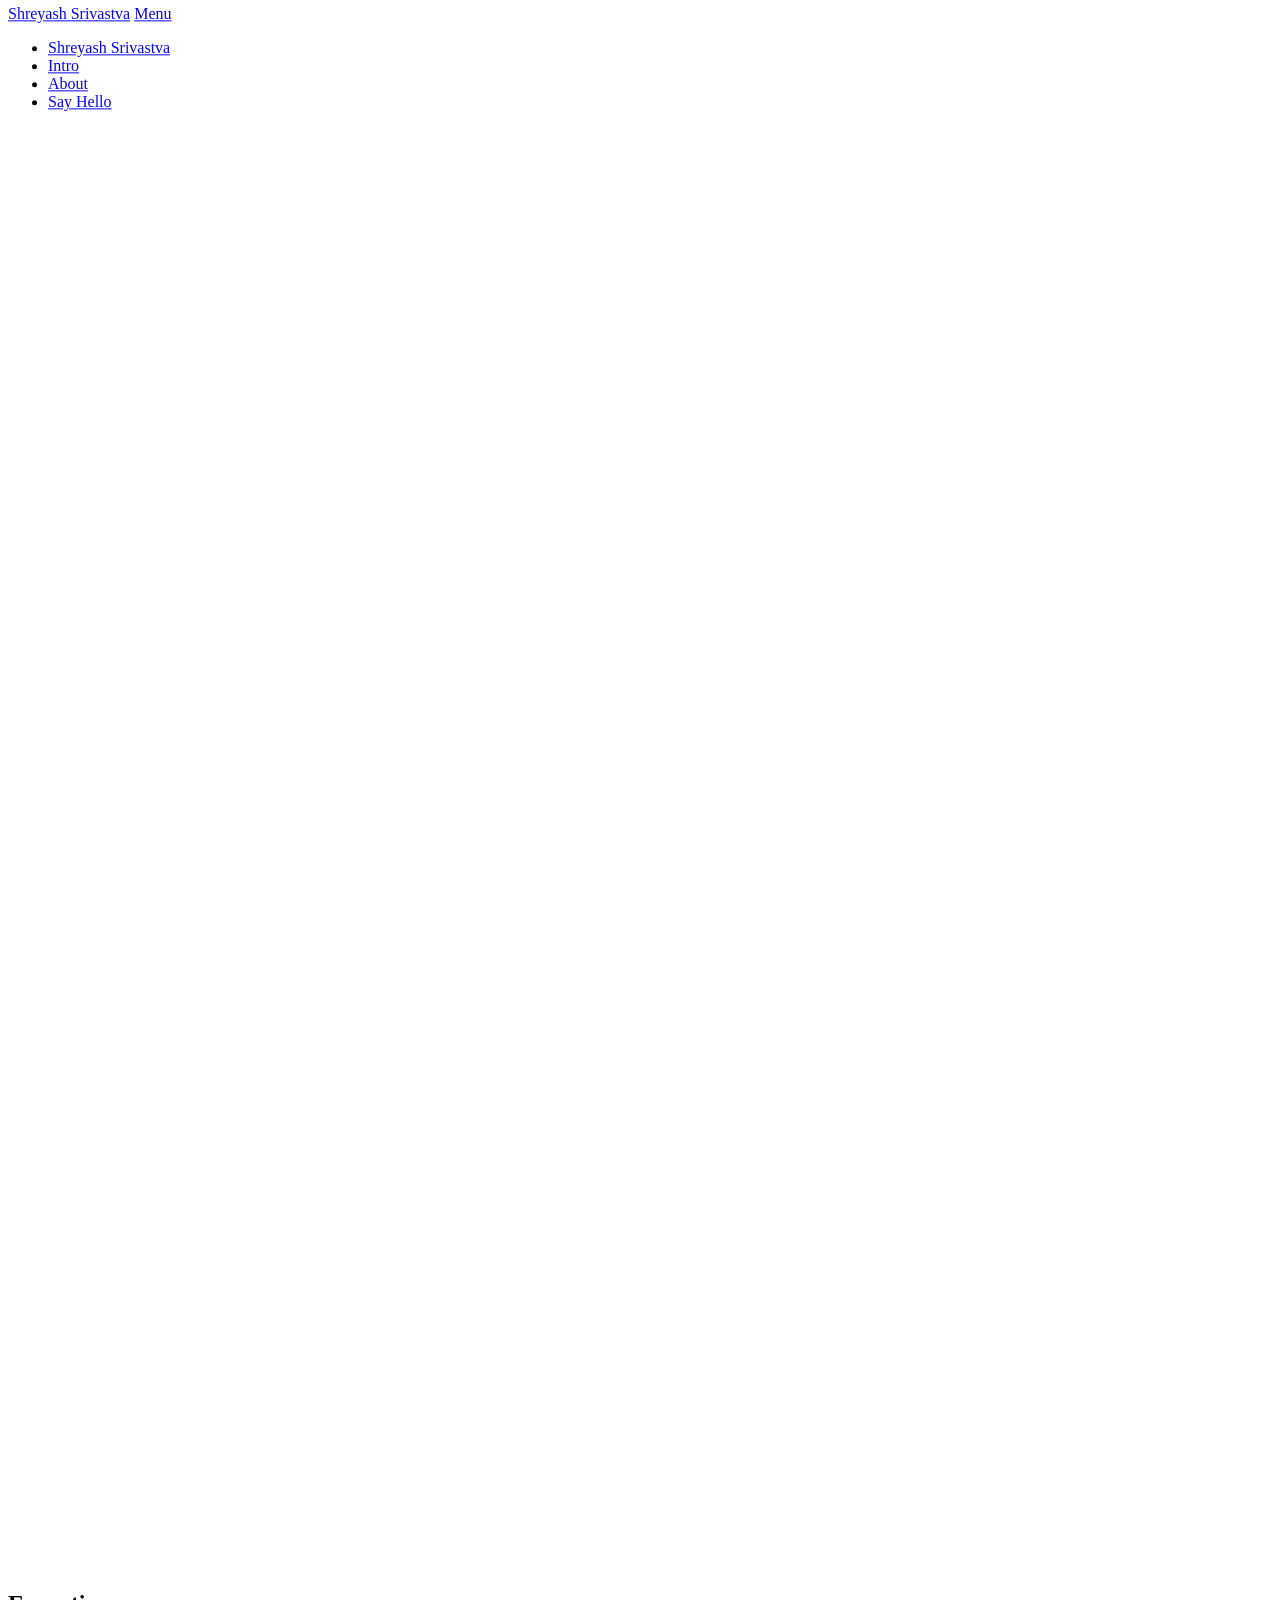
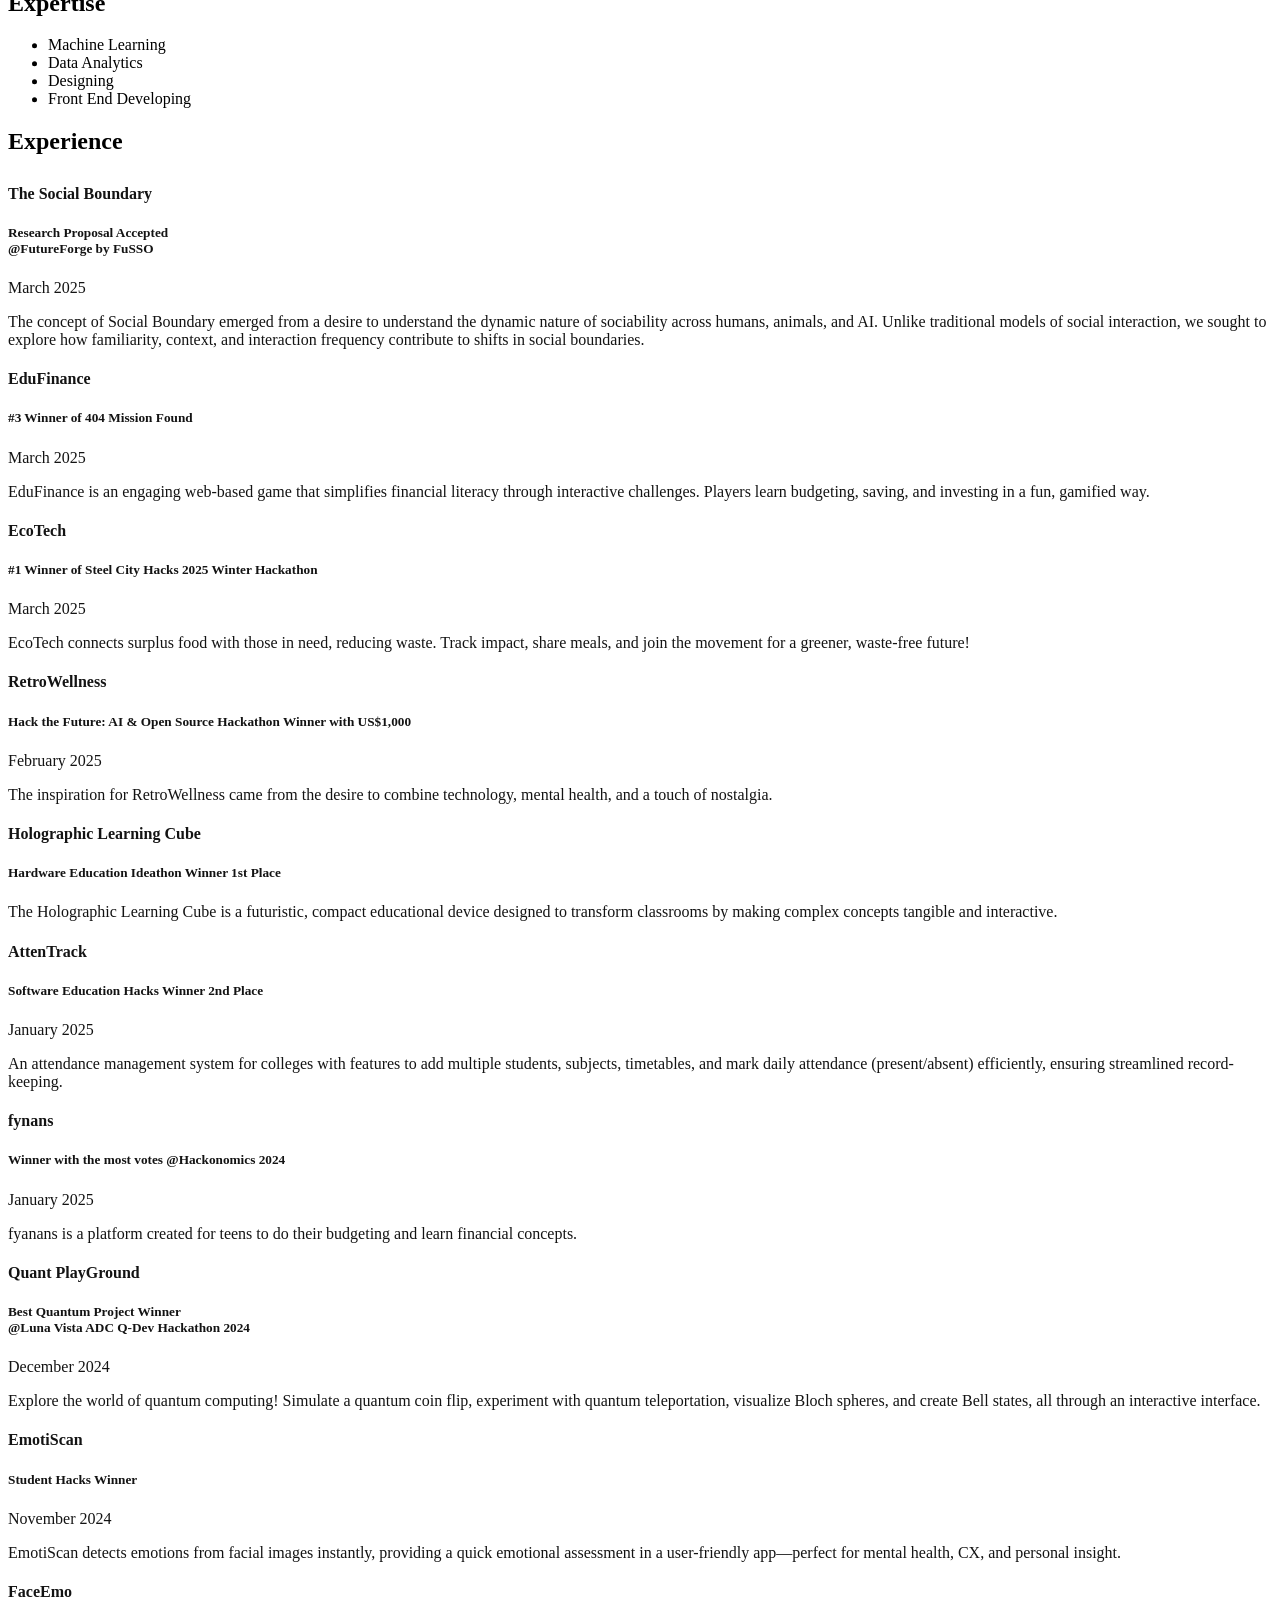
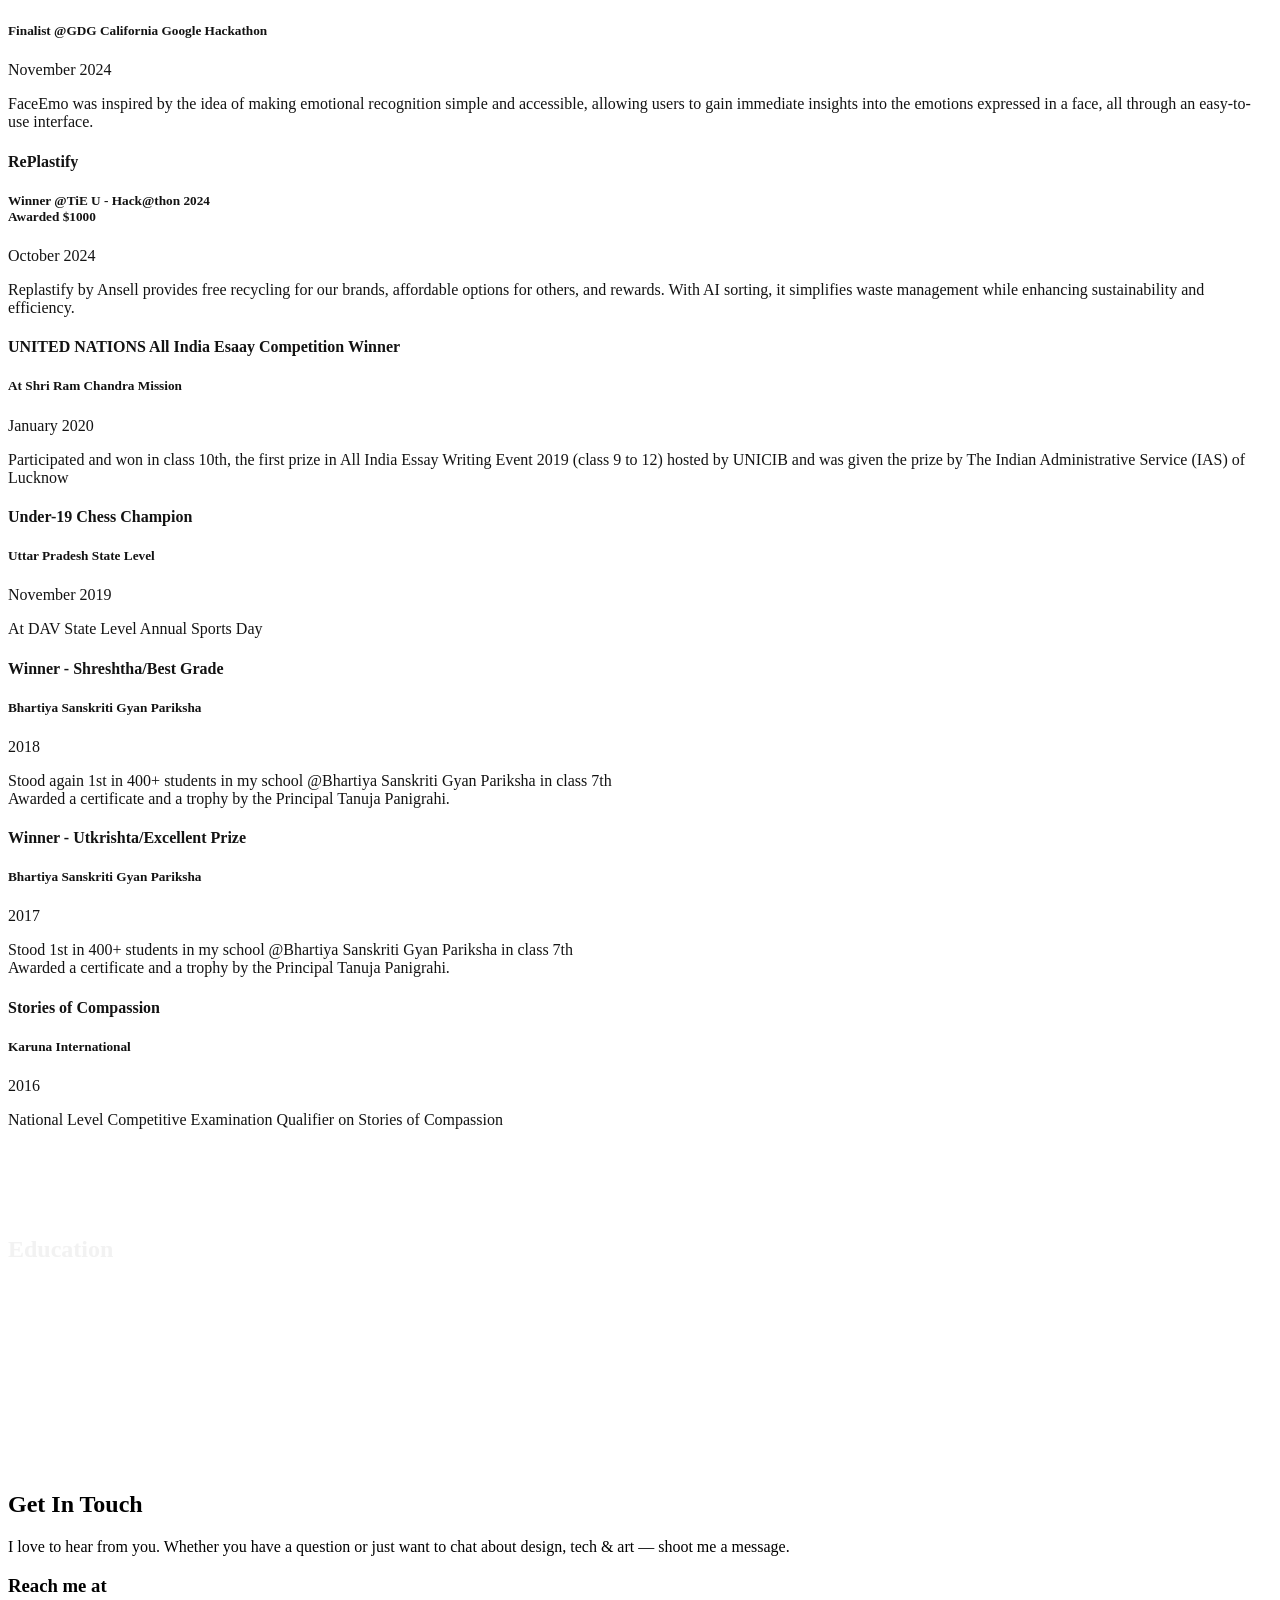
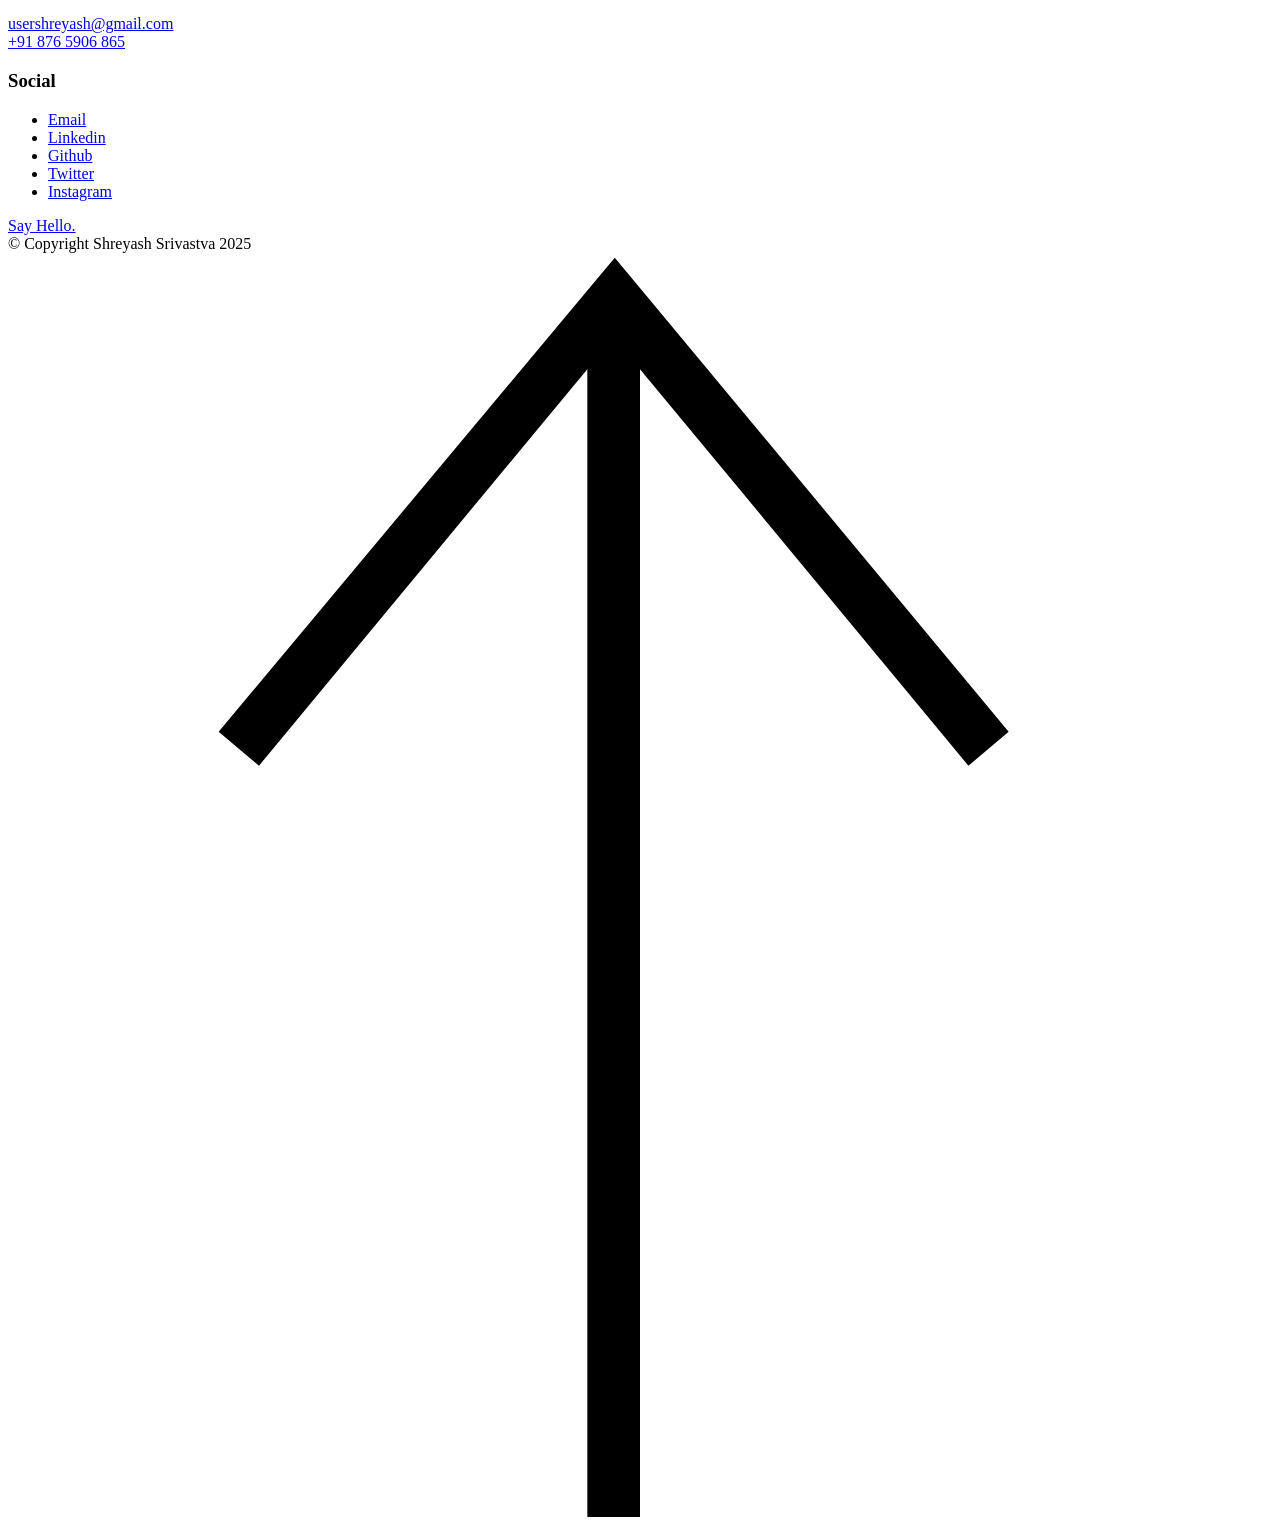
==== commit 921f4a79: "Update index.html" ====
--- a/index.html
+++ b/index.html
@@ -136,9 +136,9 @@
                             </h2>
                             <p class="attention-getter" data-animate-el>
                                 12x Global Hackathon Winner | Google Developer Expert | Creator of VitalSpace | Psychology Researcher | Author of 'The Social Boundary ' | Poet
-                                | National Winner In Web Technology and Artificial Intelligence 🥇| Winner in the Tie-U & Ansell Hackathon 
+                                | National Winner In Web Technology and Artificial Intelligence | Winner in the Tie-U & Ansell Hackathon 
                                 for PPE Plastic Efficient Waste Disposal Solution | Best Quantum Project @NASA Challenge |
-                                 Tech Speaker 3x Talks 🎤 | GDG ITM AIML Lead & Mentor | Google Developers Group California Finalist |
+                                 Tech Speaker 3x Talks | GDG ITM AIML Lead & Mentor | Google Developers Group California Finalist |
                                   Nominated and Won the Prize for 'The Best Quantum Project' | STATE LEVEL CHESS CHAMPION UNDER-19 2019 |
                                    UNITED NATIONS NATIONAL LEVEL ESSAY COMPETITION WINNER 2020 | Author 🖊️ | 3x Internships | Child Dancer |
                                     Loves Pure Science + Tech + Psychology | All Activities Listed Below
@@ -160,8 +160,6 @@
                             <li>Data Analytics</li>
                             <li>Designing</li>
                             <li>Front End Developing</li>
-                            <li>Logo Design</li>
-                            <li>Content Writing</li>
                         </ul>
 
                     </div>
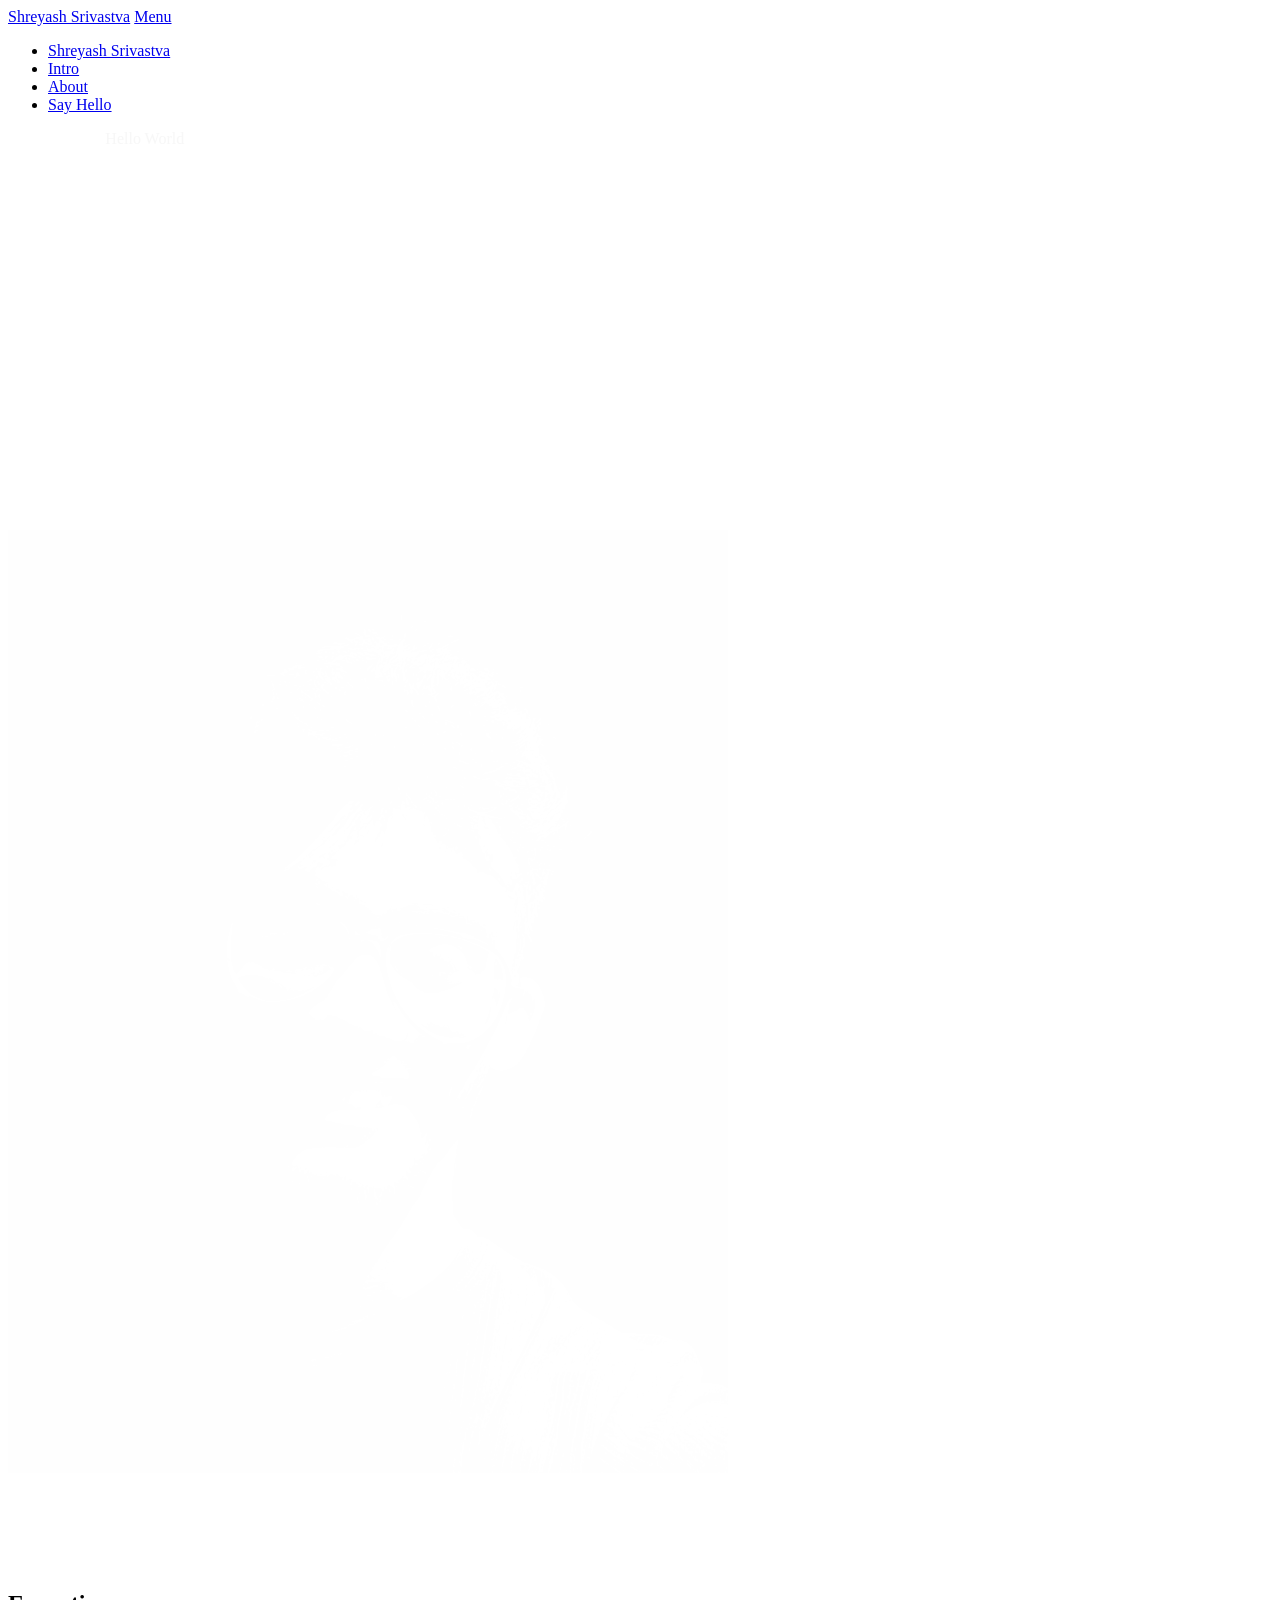
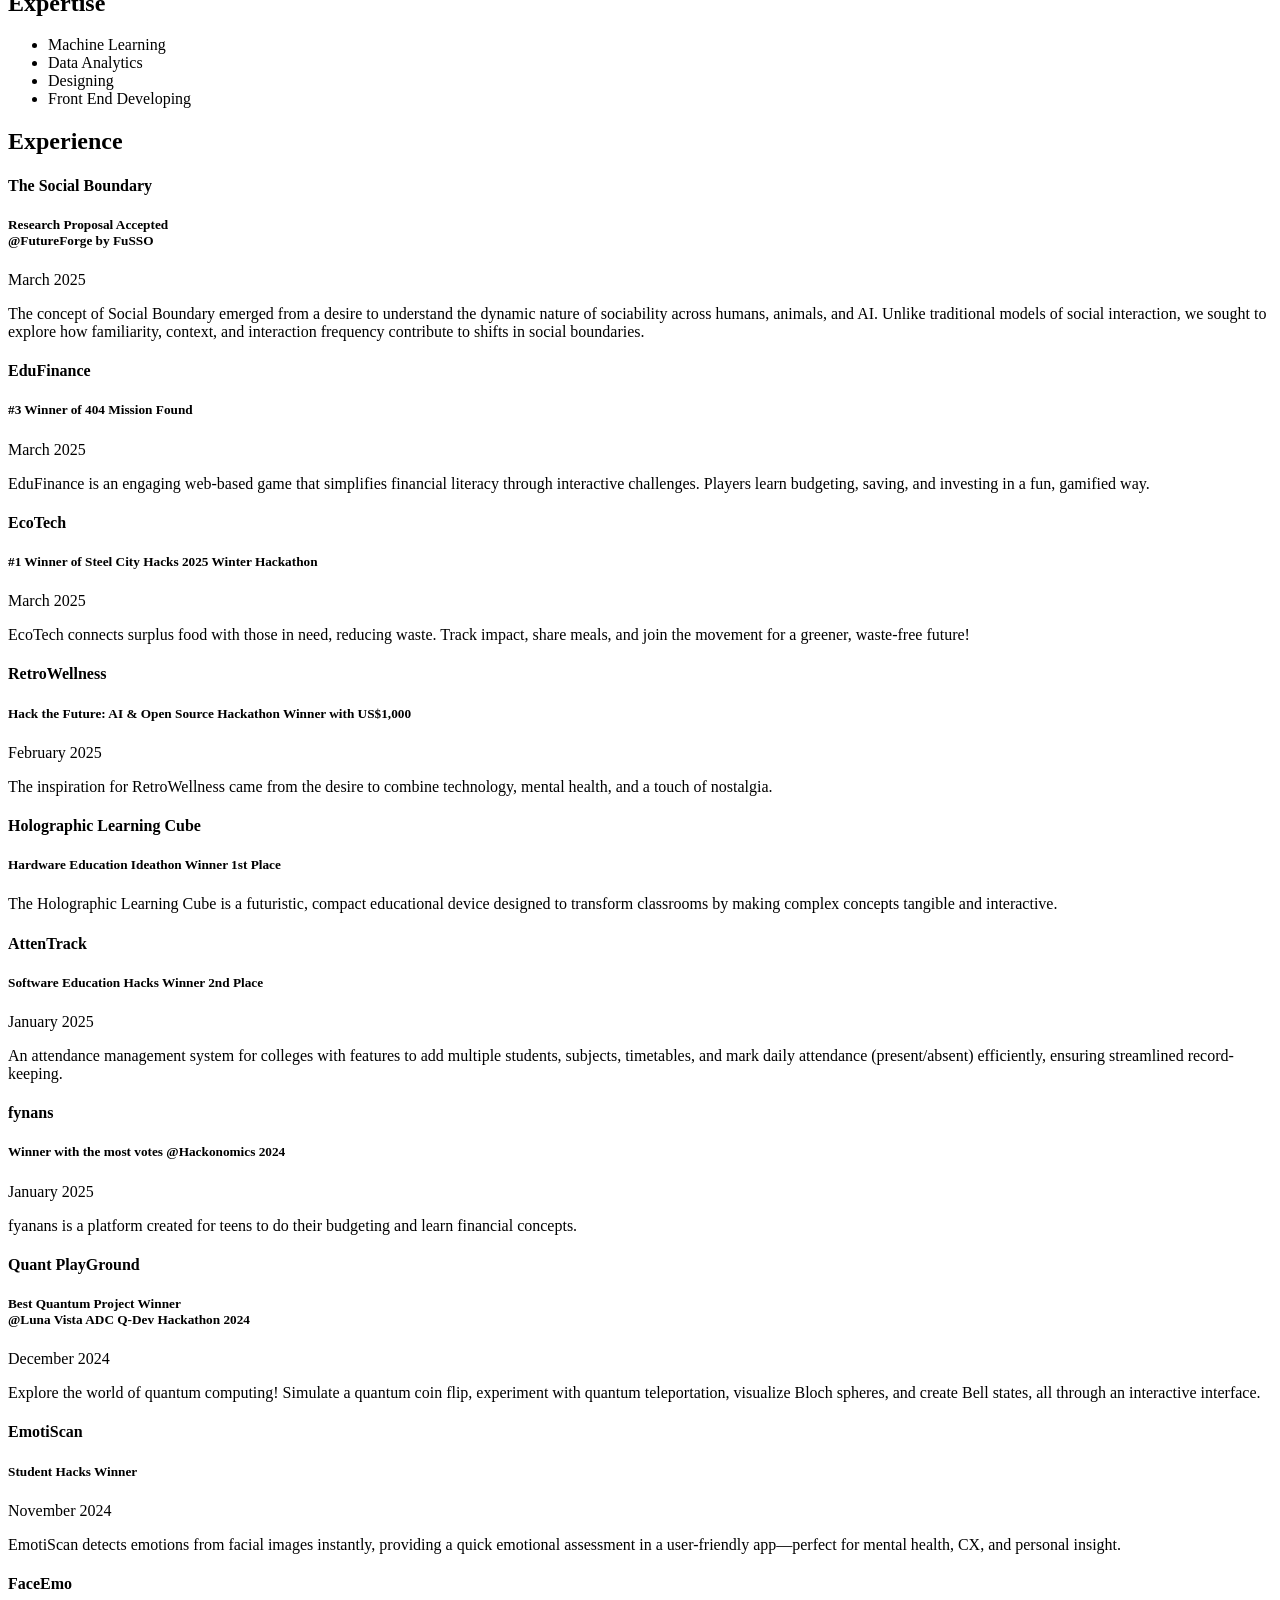
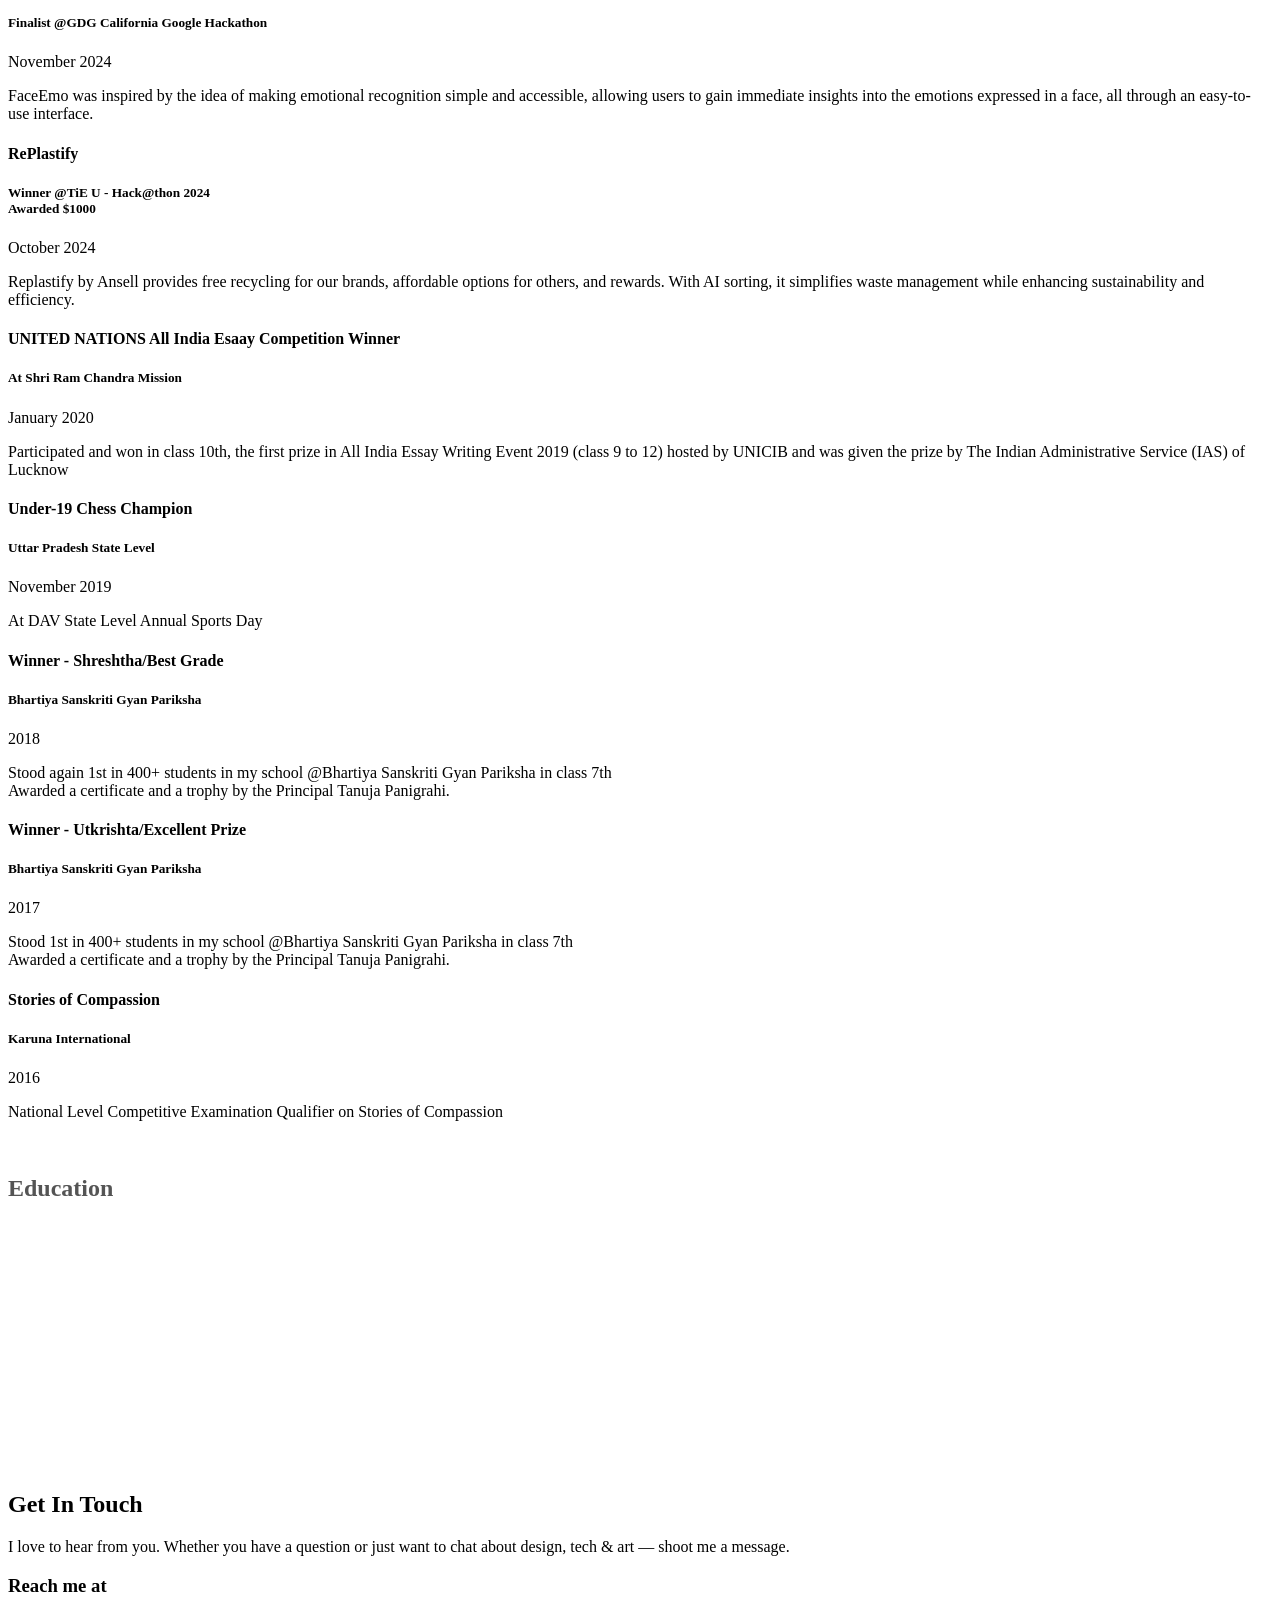
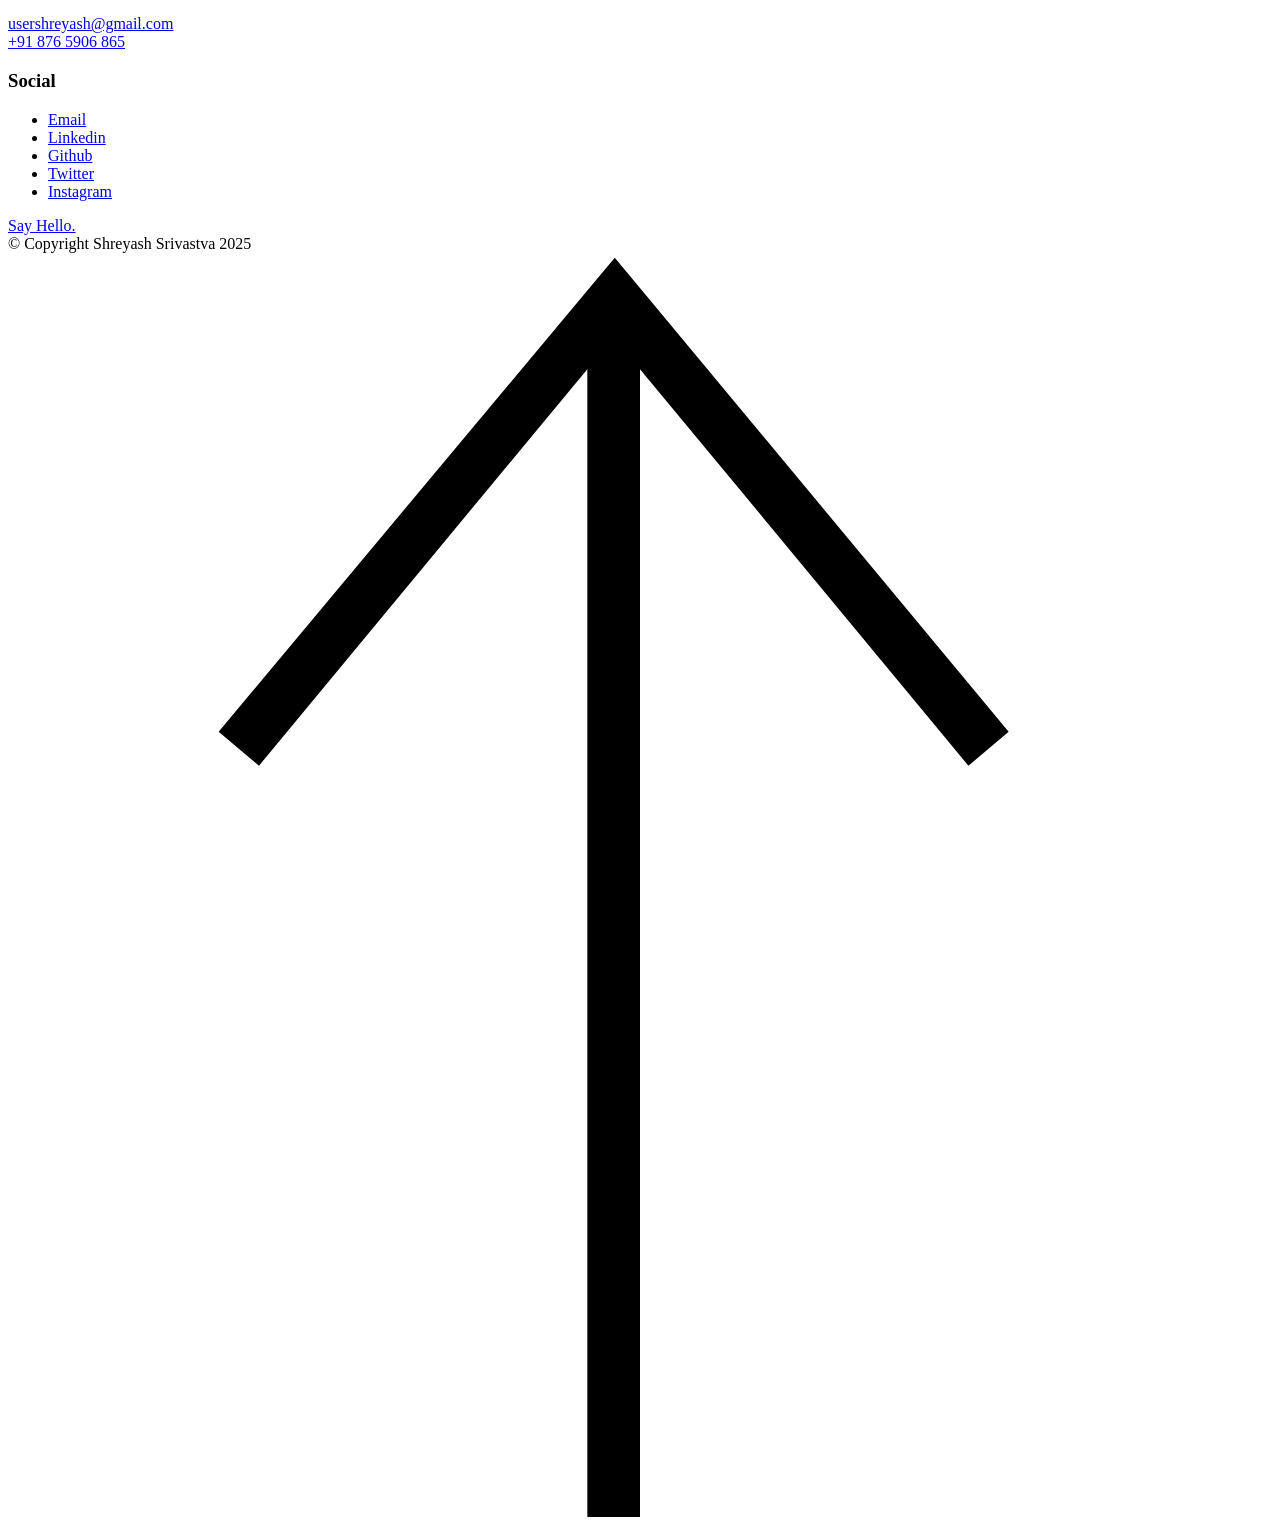
==== commit fe121ad5: "Update index.html" ====
--- a/index.html
+++ b/index.html
@@ -94,7 +94,7 @@
                         <h1 class="text-huge-title">
                             I am Shreyash, <br>
                             AI/ML Developer<br> 
-                            & 3D Artist based <br>
+                            & Artist based <br>
                             in India.
                         </h1>
                     </div>
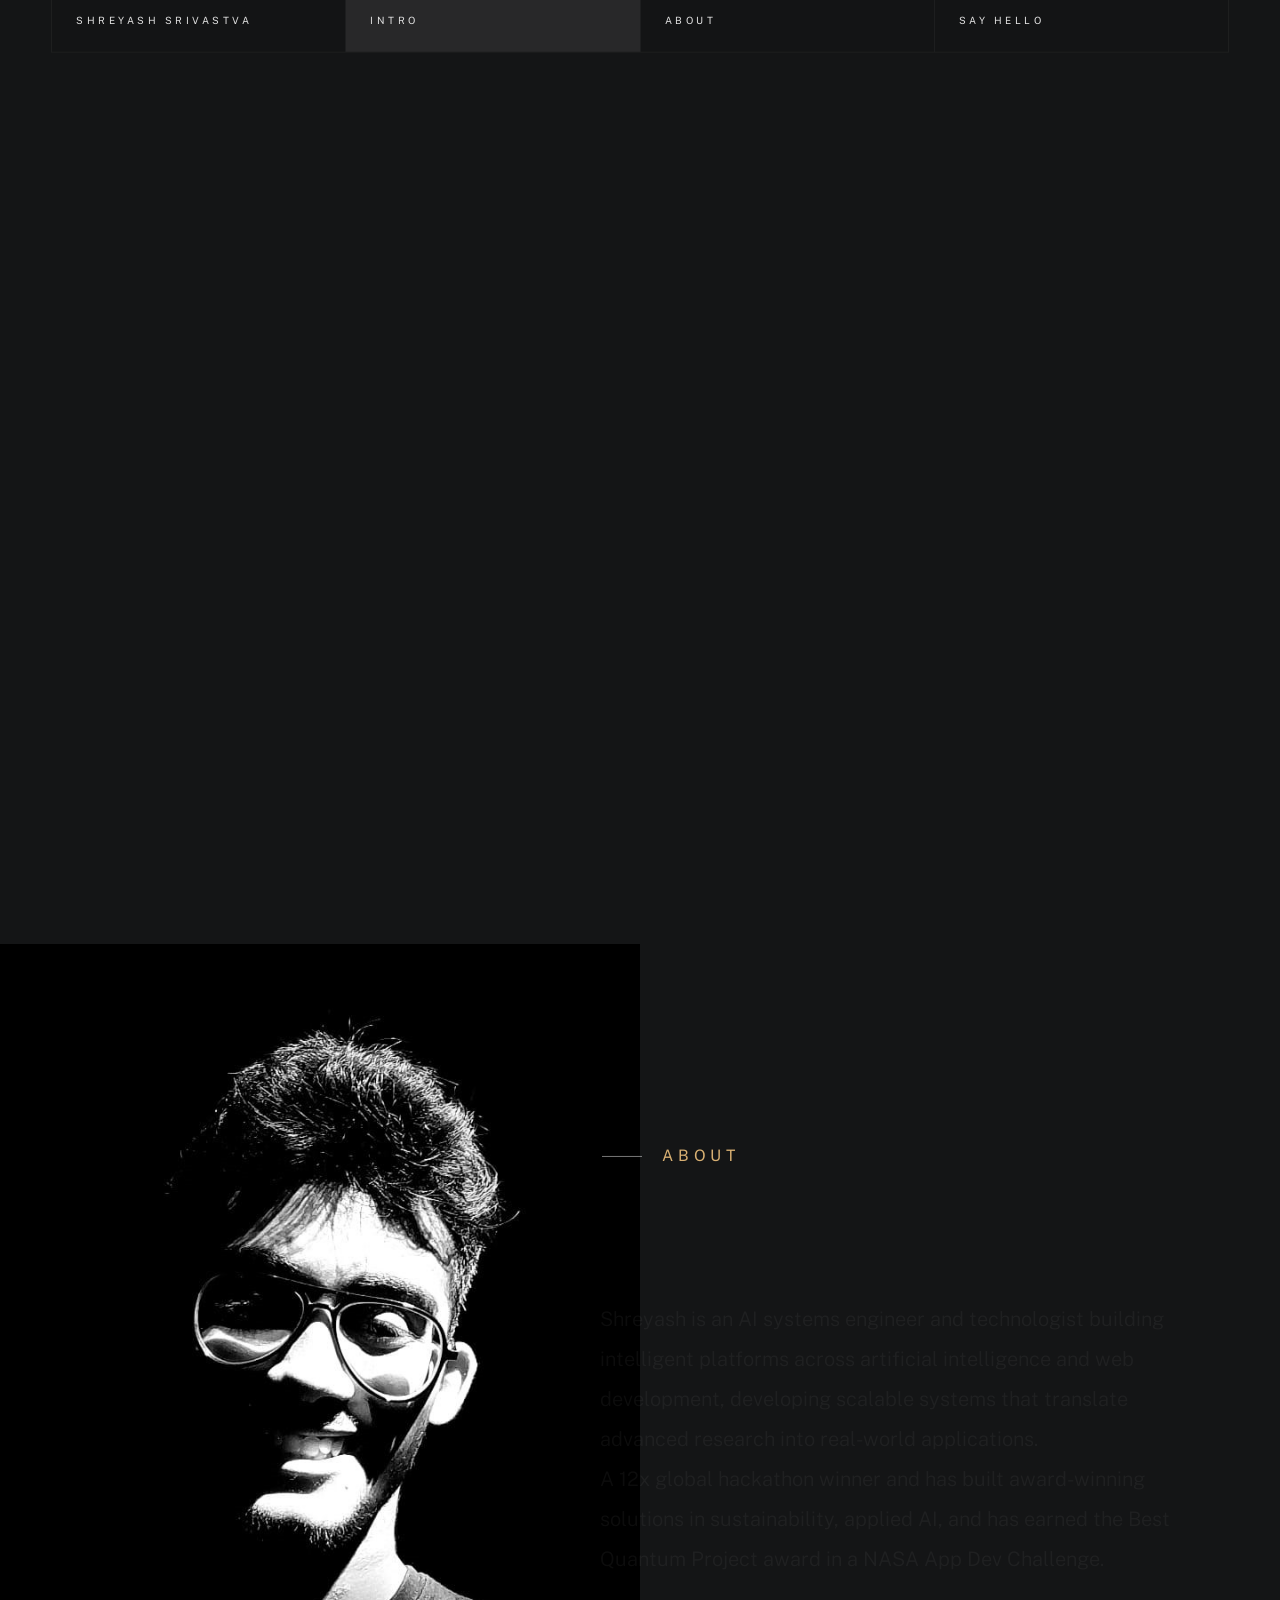
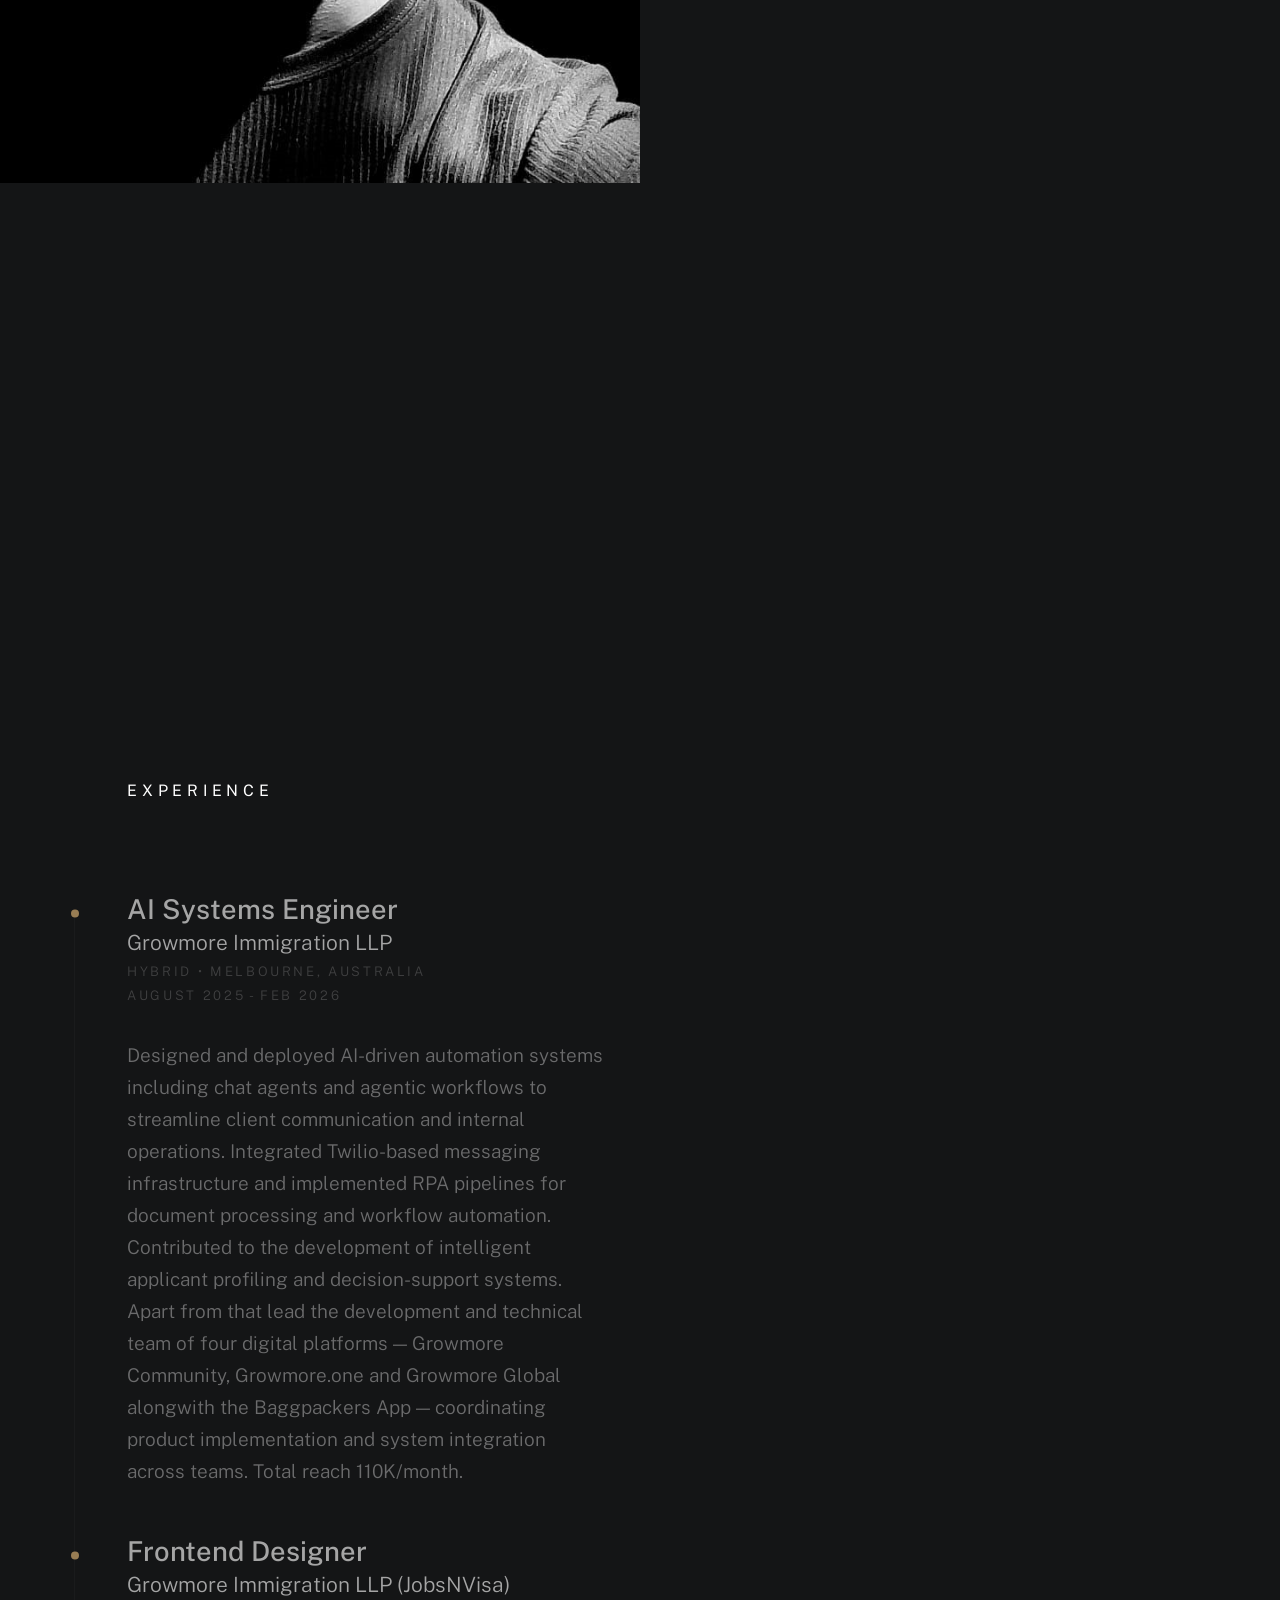
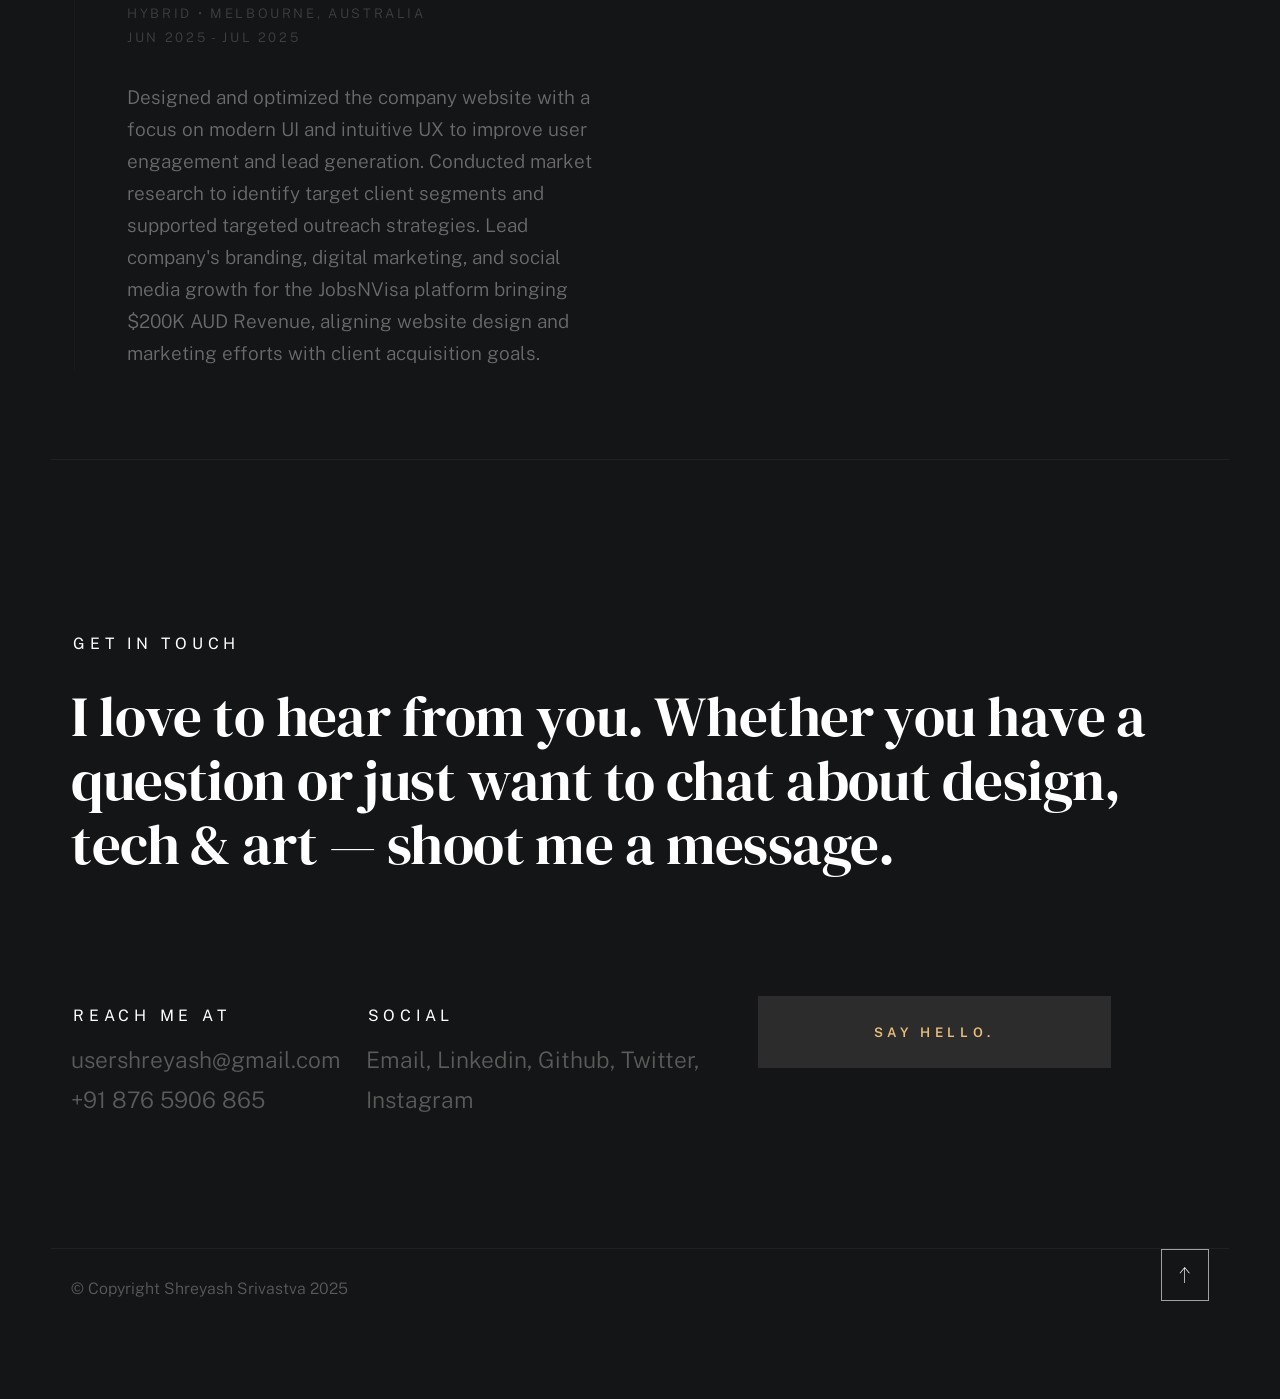
==== commit b828f5a9: "do it" ====
--- a/index.html
+++ b/index.html
@@ -134,14 +134,8 @@
                             <h2 class="text-pretitle with-line" data-animate-el>
                                 About
                             </h2>
-                            <p class="attention-getter" data-animate-el>
-                                12x Global Hackathon Winner | Google Developer Expert | Creator of VitalSpace | Psychology Researcher | Author of 'The Social Boundary ' | Poet
-                                | National Winner In Web Technology and Artificial Intelligence | Winner in the Tie-U & Ansell Hackathon 
-                                for PPE Plastic Efficient Waste Disposal Solution | Best Quantum Project @NASA Challenge |
-                                 Tech Speaker 3x Talks | GDG ITM AIML Lead & Mentor | Google Developers Group California Finalist |
-                                  Nominated and Won the Prize for 'The Best Quantum Project' | STATE LEVEL CHESS CHAMPION UNDER-19 2019 |
-                                   UNITED NATIONS NATIONAL LEVEL ESSAY COMPETITION WINNER 2020 | Author 🖊️ | 3x Internships | Child Dancer |
-                                    Loves Pure Science + Tech + Psychology | All Activities Listed Below
+                            <p class="attention-getter" data-animate-el style="text-align: left;">
+                                Shreyash is an AI systems engineer and technologist building intelligent platforms across artificial intelligence and web development, developing scalable systems that translate advanced research into real-world applications.<br>A 12x global hackathon winner and has built award-winning solutions in sustainability, applied AI, and has earned the Best Quantum Project award in a NASA App Dev Challenge.
                             </p>
                             <a href="https://img-web-scrape-folder.vercel.app/Shreyash%20Srivastva%20(4)_pages-to-jpg-0001.jpg" class="btn btn--medium u-fullwidth" data-animate-el>Download Resume</a>
 
@@ -155,11 +149,15 @@
 
                         <h2 class="text-pretitle" data-animate-el>Expertise</h2>
 
-                        <ul class="skills-list h1" data-animate-el>
+                        <ul class="skills-list h1" data-animate-el>                            
+                            <li>Python</li>
+                            <li>AI Agents</li>
+                            <li>Gen AI</li>
                             <li>Machine Learning</li>
-                            <li>Data Analytics</li>
-                            <li>Designing</li>
-                            <li>Front End Developing</li>
+                            <li>Full-stack</li>
+                            <li>Tensorflow, Pytorch</li>
+                            <li>Scikit-Learn</li>
+                            <li>Data Processing(Pandas-Numpy)</li>
                         </ul>
 
                     </div>
@@ -179,6 +177,31 @@
                             <div class="timeline__block">
                                 <div class="timeline__bullet"></div>
                                 <div class="timeline__header">
+                                    <h4 class="timeline__title">AI Systems Engineer</h4>
+                                    <h5 class="timeline__meta">Growmore Immigration LLP</h5>
+                                    <p class="timeline__timeframe">Hybrid • Melbourne, Australia<br>August 2025 - Feb 2026</p>
+                                </div>
+                                <div class="timeline__desc">
+                                    <p>Designed and deployed AI-driven automation systems including chat agents and agentic workflows to streamline client communication and internal operations. Integrated Twilio-based messaging infrastructure and implemented RPA pipelines for document processing and workflow automation. Contributed to the development of intelligent applicant profiling and decision-support systems. Apart from that lead the development and technical team of four digital platforms — Growmore Community, Growmore.one and Growmore Global alongwith the Baggpackers App — coordinating product implementation and system integration across teams. Total reach 110K/month.</p>
+                                </div>
+                            </div>
+
+                            <div class="timeline__block">
+                                <div class="timeline__bullet"></div>
+                                <div class="timeline__header">
+                                    <h4 class="timeline__title">Frontend Designer</h4>
+                                    <h5 class="timeline__meta">Growmore Immigration LLP (JobsNVisa)</h5>
+                                    <p class="timeline__timeframe">Hybrid • Melbourne, Australia<br>Jun 2025 - Jul 2025</p>
+                                </div>
+                                <div class="timeline__desc">
+                                    <p>Designed and optimized the company website with a focus on modern UI and intuitive UX to improve user engagement and lead generation. Conducted market research to identify target client segments and supported targeted outreach strategies. Lead company's branding, digital marketing, and social media growth for the JobsNVisa platform bringing $200K AUD Revenue, aligning website design and marketing efforts with client acquisition goals.
+</p>
+                                </div>
+                            </div>
+
+                            <!-- <div class="timeline__block">
+                                <div class="timeline__bullet"></div>
+                                <div class="timeline__header">
                                     <h4 class="timeline__title">The Social Boundary</h4>
                                     <h5 class="timeline__meta">Research Proposal Accepted<br>@FutureForge by FuSSO</h5>
                                     <p class="timeline__timeframe">March 2025</p>
@@ -373,7 +396,7 @@
                                 <div class="timeline__desc">
                                     <p>National Level Competitive Examination Qualifier on Stories of Compassion</p>
                                 </div>
-                            </div>
+                            </div> -->
                             
                         </div> <!-- end timeline -->
 
--- a/css/styles.css
+++ b/css/styles.css
@@ -0,0 +1,4240 @@
+/* =================================================================== 
+ * Luther Main Stylesheet
+ * Template Ver. 1.0.0
+ * 02-15-2021
+ * ------------------------------------------------------------------
+ *
+ * TOC:
+ *
+ * # SETTINGS
+ *      ## fonts 
+ *      ## colors
+ *      ## spacing and typescale
+ *      ## grid variables
+ * # NORMALIZE
+ * # BASE SETUP
+ * # GRID
+ *      ## large screen devices 
+ *      ## medium screen devices 
+ *      ## tablet devices 
+ *      ## mobile devices 
+ *      ## small screen devices 
+ *      ## additional column stackpoints 
+ * # UTILITY CLASSES
+ * # TYPOGRAPHY 
+ *      ## base type styles
+ *      ## additional typography & helper classes
+ *      ## lists
+ *      ## spacing
+ * # PRELOADER
+ * # FORM
+ *      ## style placeholder text
+ *      ## change autocomplete styles in Chrome
+ * # BUTTONS
+ * # TABLE
+ * # COMPONENTS
+ *      ## pagination
+ *      ## alert box 
+ *      ## skillbars 
+ *      ## stats tabs
+ * # PROJECT-WIDE SHARED STYLES
+ *      ## media classes
+ *      ## theme-specific typography classes
+ *      ## MailtoUI style overrides
+ * # PAGE WRAP
+ *      ## circles
+ * # SITE HEADER
+ *      ## main navigation
+ *      ## mobile menu toggle
+ * # INTRO
+ *      ## intro social
+ *      ## intro scrolldown
+ * # ABOUT
+ *      ## about info
+ *      ## about expertise
+ *      ## about timelines
+ * # WORKS
+ *      ## works portfolio
+ *      ## modal popup
+ *      ## testimonials
+ *      ## testimonial slider 
+ * # CONTACT
+ * # FOOTER
+ *      ## copyright
+ *      ## go top
+ *
+ * ------------------------------------------------------------------ */
+
+
+/* ===================================================================
+ * # SETTINGS
+ *
+ *
+ * ------------------------------------------------------------------- */
+
+/* ------------------------------------------------------------------- 
+ * ## fonts 
+ * ------------------------------------------------------------------- */
+@import url("https://fonts.googleapis.com/css2?family=DM+Serif+Display&family=DM+Serif+Text:ital@0;1&family=Public+Sans:ital,wght@0,300;0,400;0,500;0,600;0,700;1,300;1,400;1,500;1,600;1,700&display=swap");
+
+:root {
+
+    --font-1 : "Public Sans", sans-serif;
+    --font-2 : "DM Serif Display", serif;
+
+    /* monospace
+    */
+    --font-mono : Consolas, "Andale Mono", Courier, "Courier New", monospace;
+}
+
+/* ------------------------------------------------------------------- 
+ * ## colors
+ * ------------------------------------------------------------------- */
+:root {
+
+    /* color-1(#eabe7c)
+     * color-2(#23967f)
+     */
+    --color-1 : hsla(36, 72%, 70%, 1);
+    --color-2 : hsla(168, 62%, 36%, 1);
+
+    /* theme color variations
+     */
+    --color-1-lighter : hsla(36, 72%, 90%, 1);
+    --color-1-light   : hsla(36, 72%, 80%, 1);
+    --color-1-dark    : hsla(36, 72%, 60%, 1);
+    --color-1-darker  : hsla(36, 72%, 50%, 1);
+    --color-2-lighter : hsla(168, 62%, 56%, 1);
+    --color-2-light   : hsla(168, 62%, 46%, 1);
+    --color-2-dark    : hsla(168, 62%, 26%, 1);
+    --color-2-darker  : hsla(168, 62%, 16%, 1);
+
+    /* feedback colors
+     * color-error(#ffd1d2), color-success(#c8e675), 
+     * color-info(#d7ecfb), color-notice(#fff099)
+     */
+    --color-error           : hsla(359, 100%, 91%, 1);
+    --color-success         : hsla(76, 69%, 68%, 1);
+    --color-info            : hsla(205, 82%, 91%, 1);
+    --color-notice          : hsla(51, 100%, 80%, 1);
+    --color-error-content   : hsla(359, 50%, 50%, 1);
+    --color-success-content : hsla(76, 29%, 28%, 1);
+    --color-info-content    : hsla(205, 32%, 31%, 1);
+    --color-notice-content  : hsla(51, 30%, 30%, 1);
+
+    /* shades 
+     * generated using 
+     * Tint & Shade Generator 
+     * (https://maketintsandshades.com/)
+     */
+    --color-black   : #000000;
+    --color-gray-19 : #020202;
+    --color-gray-18 : #040404;
+    --color-gray-17 : #060607;
+    --color-gray-16 : #080809;
+    --color-gray-15 : #0a0b0b;
+    --color-gray-14 : #0c0d0d;
+    --color-gray-13 : #0e0f0f;
+    --color-gray-12 : #101112;
+    --color-gray-11 : #121314;
+    --color-gray-10 : #141516;
+    --color-gray-9  : #2c2c2d;
+    --color-gray-8  : #434445;
+    --color-gray-7  : #5b5b5c;
+    --color-gray-6  : #727373;
+    --color-gray-5  : #8a8a8b;
+    --color-gray-4  : #a1a1a2;
+    --color-gray-3  : #b9b9b9;
+    --color-gray-2  : #d0d0d0;
+    --color-gray-1  : #e8e8e8;
+    --color-white   : #ffffff;
+
+    /* text
+     */
+    --color-text        : var(--color-gray-4);
+    --color-text-dark   : var(--color-white);
+    --color-text-light  : var(--color-gray-7);
+    --color-placeholder : var(--color-gray-7);
+
+    /* buttons
+     */
+    --color-btn                    : var(--color-gray-9);
+    --color-btn-text               : var(--color-1);
+    --color-btn-hover              : var(--color-white);
+    --color-btn-hover-text         : var(--color-black);
+    --color-btn-primary            : var(--color-1-dark);
+    --color-btn-primary-text       : var(--color-black);
+    --color-btn-primary-hover      : var(--color-1-darker);
+    --color-btn-primary-hover-text : var(--color-black);
+    --color-btn-stroke             : var(--color-white);
+    --color-btn-stroke-text        : var(--color-white);
+    --color-btn-stroke-hover       : var(--color-white);
+    --color-btn-stroke-hover-text  : var(--color-black);
+
+    /* preloader
+     */
+    --color-preloader-bg : var(--color-gray-10);
+    --color-loader       : white;
+    --color-loader-light : rgba(255, 255, 255, 0.1);
+
+    /* others
+     */
+    --color-body    : var(--color-gray-10);
+    --color-border  : rgba(255, 255, 255, .05);
+    --border-radius : 3px;
+}
+
+/* ------------------------------------------------------------------- 
+ * ## spacing and typescale
+ * ------------------------------------------------------------------- */
+:root {
+
+    /* spacing
+     * base font size: 19px 
+     * vertical space unit : 32px
+     */
+    --base-size      : 62.5%;
+    --multiplier     : 1;
+    --base-font-size : calc(1.9rem * var(--multiplier));
+    --space          : calc(3.2rem * var(--multiplier));
+
+    /* vertical spacing 
+     */
+    --vspace-0_125 : calc(0.125 * var(--space));
+    --vspace-0_25  : calc(0.25 * var(--space));
+    --vspace-0_375 : calc(0.375 * var(--space));
+    --vspace-0_5   : calc(0.5 * var(--space));
+    --vspace-0_625 : calc(0.625 * var(--space));
+    --vspace-0_75  : calc(0.75 * var(--space));
+    --vspace-0_875 : calc(0.875 * var(--space));
+    --vspace-1     : calc(var(--space));
+    --vspace-1_25  : calc(1.25 * var(--space));
+    --vspace-1_5   : calc(1.5 * var(--space));
+    --vspace-1_75  : calc(1.75 * var(--space));
+    --vspace-2     : calc(2 * var(--space));
+    --vspace-2_5   : calc(2.5 * var(--space));
+    --vspace-3     : calc(3 * var(--space));
+    --vspace-3_5   : calc(3.5 * var(--space));
+    --vspace-4     : calc(4 * var(--space));
+    --vspace-4_5   : calc(4.5 * var(--space));
+    --vspace-5     : calc(5 * var(--space));
+
+    /* type scale
+     * ratio 1:2 | base: 19px
+     * -------------------------------------------------------
+     *
+     * --text-display-3 = (81.70px)
+     * --text-display-2 = (68.08px)
+     * --text-display-1 = (56.73px)
+     * --text-xxxl      = (47.28px)
+     * --text-xxl       = (39.40px)
+     * --text-xl        = (32.83px)
+     * --text-lg        = (27.36px)
+     * --text-md        = (22.80px)
+     * --text-size      = (19.00px) BASE
+     * --text-sm        = (15.83px)
+     * --text-xs        = (13.19px)
+     *
+     * ---------------------------------------------------------
+     */
+    --text-scale-ratio : 1.2;
+    --text-size        : var(--base-font-size);
+    --text-xs          : calc((var(--text-size) / var(--text-scale-ratio)) / var(--text-scale-ratio));
+    --text-sm          : calc(var(--text-xs) * var(--text-scale-ratio));
+    --text-md          : calc(var(--text-sm) * var(--text-scale-ratio) * var(--text-scale-ratio));
+    --text-lg          : calc(var(--text-md) * var(--text-scale-ratio));
+    --text-xl          : calc(var(--text-lg) * var(--text-scale-ratio));
+    --text-xxl         : calc(var(--text-xl) * var(--text-scale-ratio));
+    --text-xxxl        : calc(var(--text-xxl) * var(--text-scale-ratio));
+    --text-display-1   : calc(var(--text-xxxl) * var(--text-scale-ratio));
+    --text-display-2   : calc(var(--text-display-1) * var(--text-scale-ratio));
+    --text-display-3   : calc(var(--text-display-2) * var(--text-scale-ratio));
+
+    /* default button height
+     */
+    --vspace-btn : var(--vspace-2);
+}
+
+/* on mobile devices below 600px, change the value of '--multiplier' 
+ * to adjust the values of base font size and vertical space unit.
+ */
+@media screen and (max-width: 600px) {
+    :root {
+        --multiplier : .875;
+    }
+}
+
+/* ------------------------------------------------------------------- 
+ * ## grid variables
+ * ------------------------------------------------------------------- */
+:root {
+
+    /* widths for rows and containers
+     */
+    --width-full     : 100%;
+    --width-max      : 1200px;
+    --width-wide     : 1400px;
+    --width-wider    : 1600px;
+    --width-widest   : 1800px;
+    --width-narrow   : 1000px;
+    --width-narrower : 800px;
+    --width-grid-max : var(--width-max);
+
+    /* gutter
+     */
+    --gutter : 2rem;
+}
+
+/* on medium screen devices
+ */
+@media screen and (max-width: 1200px) {
+    :root {
+        --gutter : 1.6rem;
+    }
+}
+
+/* on mobile devices
+ */
+@media screen and (max-width: 600px) {
+    :root {
+        --gutter : 1rem;
+    }
+}
+
+
+
+/* ====================================================================
+ * # NORMALIZE
+ *
+ *
+ * --------------------------------------------------------------------
+ * normalize.css v8.0.1 | MIT License |
+ * github.com/necolas/normalize.css
+ * -------------------------------------------------------------------- */
+
+html {
+    line-height              : 1.15;
+    -webkit-text-size-adjust : 100%;
+}
+
+body {
+    margin : 0;
+}
+
+main {
+    display : block;
+}
+
+h1 {
+    font-size : 2em;
+    margin    : 0.67em 0;
+}
+
+hr {
+    box-sizing : content-box;
+    height     : 0;
+    overflow   : visible;
+}
+
+pre {
+    font-family : monospace, monospace;
+    font-size   : 1em;
+}
+
+a {
+    background-color : transparent;
+}
+
+abbr[title] {
+    border-bottom   : none;
+    text-decoration : underline;
+    text-decoration : underline dotted;
+}
+
+b,
+strong {
+    font-weight : bolder;
+}
+
+code,
+kbd,
+samp {
+    font-family : monospace, monospace;
+    font-size   : 1em;
+}
+
+small {
+    font-size : 80%;
+}
+
+sub,
+sup {
+    font-size      : 75%;
+    line-height    : 0;
+    position       : relative;
+    vertical-align : baseline;
+}
+
+sub {
+    bottom : -0.25em;
+}
+
+sup {
+    top : -0.5em;
+}
+
+img {
+    border-style : none;
+}
+
+button,
+input,
+optgroup,
+select,
+textarea {
+    font-family : inherit;
+    font-size   : 100%;
+    line-height : 1.15;
+    margin      : 0;
+}
+
+button,
+input {
+    overflow : visible;
+}
+
+button,
+select {
+    text-transform : none;
+}
+
+button,
+[type="button"],
+[type="reset"],
+[type="submit"] {
+    -webkit-appearance : button;
+}
+
+button::-moz-focus-inner,
+[type="button"]::-moz-focus-inner,
+[type="reset"]::-moz-focus-inner,
+[type="submit"]::-moz-focus-inner {
+    border-style : none;
+    padding      : 0;
+}
+
+button:-moz-focusring,
+[type="button"]:-moz-focusring,
+[type="reset"]:-moz-focusring,
+[type="submit"]:-moz-focusring {
+    outline : 1px dotted ButtonText;
+}
+
+fieldset {
+    padding : 0.35em 0.75em 0.625em;
+}
+
+legend {
+    box-sizing  : border-box;
+    color       : inherit;
+    display     : table;
+    max-width   : 100%;
+    padding     : 0;
+    white-space : normal;
+}
+
+progress {
+    vertical-align : baseline;
+}
+
+textarea {
+    overflow : auto;
+}
+
+[type="checkbox"],
+[type="radio"] {
+    box-sizing : border-box;
+    padding    : 0;
+}
+
+[type="number"]::-webkit-inner-spin-button,
+[type="number"]::-webkit-outer-spin-button {
+    height : auto;
+}
+
+[type="search"] {
+    -webkit-appearance : textfield;
+    outline-offset     : -2px;
+}
+
+[type="search"]::-webkit-search-decoration {
+    -webkit-appearance : none;
+}
+
+::-webkit-file-upload-button {
+    -webkit-appearance : button;
+    font               : inherit;
+}
+
+details {
+    display : block;
+}
+
+summary {
+    display : list-item;
+}
+
+template {
+    display : none;
+}
+
+[hidden] {
+    display : none;
+}
+
+
+
+/* ===================================================================
+ * # BASE SETUP
+ *
+ *
+ * ------------------------------------------------------------------- */
+
+html {
+    font-size  : var(--base-size);
+    box-sizing : border-box;
+}
+
+*,
+*::before,
+*::after {
+    box-sizing : inherit;
+}
+
+html,
+body {
+    height : 100%;
+}
+
+body {
+    background-color            : var(--color-body);
+    -webkit-overflow-scrolling  : touch;
+    -webkit-text-size-adjust    : 100%;
+    -webkit-tap-highlight-color : rgba(0, 0, 0, 0);
+    -webkit-font-smoothing      : antialiased;
+    -moz-osx-font-smoothing     : grayscale;
+}
+
+p {
+    font-size      : inherit;
+    text-rendering : optimizeLegibility;
+}
+
+a {
+    text-decoration : none;
+}
+
+svg,
+img,
+video {
+    max-width : 100%;
+    height    : auto;
+}
+
+pre {
+    overflow : auto;
+}
+
+div, dl, dt, dd, ul, ol, li, h1, h2, h3, h4, h5, h6, pre, form, p, blockquote, th, td {
+    margin  : 0;
+    padding : 0;
+}
+
+input[type="email"],
+input[type="number"],
+input[type="search"],
+input[type="text"],
+input[type="tel"],
+input[type="url"],
+input[type="password"],
+textarea {
+    -webkit-appearance : none;
+    -moz-appearance    : none;
+    appearance         : none;
+}
+
+
+
+/* ===================================================================
+ * # GRID v4.0.0
+ *
+ *
+ *   -----------------------------------------------------------------
+ * - Grid breakpoints are based on MAXIMUM WIDTH media queries, 
+ *   meaning they apply to that one breakpoint and ALL THOSE BELOW IT.
+ * - Grid columns without a specified width will automatically layout 
+ *   as equal width columns.
+ *
+ * - BLOCK GRID columns(columns inside BLOCK GRID containers) are 
+ *   equally-sized columns define at parent/row level. 
+ *   A BLOCK GRID container's class attribute value begins with "block-".
+ *
+ * ------------------------------------------------------------------- */
+
+/* row 
+ */
+.row {
+    width     : 92%;
+    max-width : var(--width-grid-max);
+    margin    : 0 auto;
+    display   : flex;
+    flex-flow : row wrap;
+}
+
+.row .row {
+    width        : auto;
+    max-width    : none;
+    margin-left  : calc(var(--gutter) * -1);
+    margin-right : calc(var(--gutter) * -1);
+}
+
+/* column
+ */
+.column {
+    display : block;
+    flex    : 1 1 0%;
+    padding : 0 var(--gutter);
+}
+
+.collapse>.column,
+.column.collapse {
+    padding : 0;
+}
+
+/* row utility classes
+ */
+.row.row-wrap {
+    flex-wrap : wrap;
+}
+
+.row.row-nowrap {
+    flex-wrap : nowrap;
+}
+
+.row.row-y-top {
+    align-items : flex-start;
+}
+
+.row.row-y-bottom {
+    align-items : flex-end;
+}
+
+.row.row-y-center {
+    align-items : center;
+}
+
+.row.row-stretch {
+    align-items : stretch;
+}
+
+.row.row-baseline {
+    align-items : baseline;
+}
+
+.row.row-x-left {
+    justify-content : flex-start;
+}
+
+.row.row-x-right {
+    justify-content : flex-end;
+}
+
+.row.row-x-center {
+    justify-content : center;
+}
+
+/* --------------------------------------------------------------------
+ * ## large screen devices 
+ * -------------------------------------------------------------------- */
+.lg-1 {
+    flex  : none;
+    width : 8.33333%;
+}
+
+.lg-2 {
+    flex  : none;
+    width : 16.66667%;
+}
+
+.lg-3 {
+    flex  : none;
+    width : 25%;
+}
+
+.lg-4 {
+    flex  : none;
+    width : 33.33333%;
+}
+
+.lg-5 {
+    flex  : none;
+    width : 41.66667%;
+}
+
+.lg-6 {
+    flex  : none;
+    width : 50%;
+}
+
+.lg-7 {
+    flex  : none;
+    width : 58.33333%;
+}
+
+.lg-8 {
+    flex  : none;
+    width : 66.66667%;
+}
+
+.lg-9 {
+    flex  : none;
+    width : 75%;
+}
+
+.lg-10 {
+    flex  : none;
+    width : 83.33333%;
+}
+
+.lg-11 {
+    flex  : none;
+    width : 91.66667%;
+}
+
+.lg-12 {
+    flex  : none;
+    width : 100%;
+}
+
+.block-lg-one-eight>.column {
+    flex  : none;
+    width : 12.5%;
+}
+
+.block-lg-one-sixth>.column {
+    flex  : none;
+    width : 16.66667%;
+}
+
+.block-lg-one-fifth>.column {
+    flex  : none;
+    width : 20%;
+}
+
+.block-lg-one-fourth>.column {
+    flex  : none;
+    width : 25%;
+}
+
+.block-lg-one-third>.column {
+    flex  : none;
+    width : 33.33333%;
+}
+
+.block-lg-one-half>.column {
+    flex  : none;
+    width : 50%;
+}
+
+.block-lg-whole>.column {
+    flex  : none;
+    width : 100%;
+}
+
+/* --------------------------------------------------------------------
+ * ## medium screen devices 
+ * -------------------------------------------------------------------- */
+@media screen and (max-width: 1200px) {
+    .md-1 {
+        flex  : none;
+        width : 8.33333%;
+    }
+
+    .md-2 {
+        flex  : none;
+        width : 16.66667%;
+    }
+
+    .md-3 {
+        flex  : none;
+        width : 25%;
+    }
+
+    .md-4 {
+        flex  : none;
+        width : 33.33333%;
+    }
+
+    .md-5 {
+        flex  : none;
+        width : 41.66667%;
+    }
+
+    .md-6 {
+        flex  : none;
+        width : 50%;
+    }
+
+    .md-7 {
+        flex  : none;
+        width : 58.33333%;
+    }
+
+    .md-8 {
+        flex  : none;
+        width : 66.66667%;
+    }
+
+    .md-9 {
+        flex  : none;
+        width : 75%;
+    }
+
+    .md-10 {
+        flex  : none;
+        width : 83.33333%;
+    }
+
+    .md-11 {
+        flex  : none;
+        width : 91.66667%;
+    }
+
+    .md-12 {
+        flex  : none;
+        width : 100%;
+    }
+
+    .block-md-one-eight>.column {
+        flex  : none;
+        width : 12.5%;
+    }
+
+    .block-md-one-sixth>.column {
+        flex  : none;
+        width : 16.66667%;
+    }
+
+    .block-md-one-fifth>.column {
+        flex  : none;
+        width : 20%;
+    }
+
+    .block-md-one-fourth>.column {
+        flex  : none;
+        width : 25%;
+    }
+
+    .block-md-one-third>.column {
+        flex  : none;
+        width : 33.33333%;
+    }
+
+    .block-md-one-half>.column {
+        flex  : none;
+        width : 50%;
+    }
+
+    .block-md-whole>.column {
+        flex  : none;
+        width : 100%;
+    }
+
+    .hide-on-md {
+        display : none;
+    }
+}
+
+/* --------------------------------------------------------------------
+ * ## tablet devices 
+ * -------------------------------------------------------------------- */
+@media screen and (max-width: 800px) {
+    .tab-1 {
+        flex  : none;
+        width : 8.33333%;
+    }
+
+    .tab-2 {
+        flex  : none;
+        width : 16.66667%;
+    }
+
+    .tab-3 {
+        flex  : none;
+        width : 25%;
+    }
+
+    .tab-4 {
+        flex  : none;
+        width : 33.33333%;
+    }
+
+    .tab-5 {
+        flex  : none;
+        width : 41.66667%;
+    }
+
+    .tab-6 {
+        flex  : none;
+        width : 50%;
+    }
+
+    .tab-7 {
+        flex  : none;
+        width : 58.33333%;
+    }
+
+    .tab-8 {
+        flex  : none;
+        width : 66.66667%;
+    }
+
+    .tab-9 {
+        flex  : none;
+        width : 75%;
+    }
+
+    .tab-10 {
+        flex  : none;
+        width : 83.33333%;
+    }
+
+    .tab-11 {
+        flex  : none;
+        width : 91.66667%;
+    }
+
+    .tab-12 {
+        flex  : none;
+        width : 100%;
+    }
+
+    .block-tab-one-eight>.column {
+        flex  : none;
+        width : 12.5%;
+    }
+
+    .block-tab-one-sixth>.column {
+        flex  : none;
+        width : 16.66667%;
+    }
+
+    .block-tab-one-fifth>.column {
+        flex  : none;
+        width : 20%;
+    }
+
+    .block-tab-one-fourth>.column {
+        flex  : none;
+        width : 25%;
+    }
+
+    .block-tab-one-third>.column {
+        flex  : none;
+        width : 33.33333%;
+    }
+
+    .block-tab-one-half>.column {
+        flex  : none;
+        width : 50%;
+    }
+
+    .block-tab-whole>.column {
+        flex  : none;
+        width : 100%;
+    }
+
+    .hide-on-tab {
+        display : none;
+    }
+}
+
+/* --------------------------------------------------------------------
+ * ## mobile devices 
+ * -------------------------------------------------------------------- */
+@media screen and (max-width: 600px) {
+    .row {
+        width         : 100%;
+        padding-left  : 6vw;
+        padding-right : 6vw;
+    }
+
+    .row .row {
+        padding-left  : 0;
+        padding-right : 0;
+    }
+
+    .mob-1 {
+        flex  : none;
+        width : 8.33333%;
+    }
+
+    .mob-2 {
+        flex  : none;
+        width : 16.66667%;
+    }
+
+    .mob-3 {
+        flex  : none;
+        width : 25%;
+    }
+
+    .mob-4 {
+        flex  : none;
+        width : 33.33333%;
+    }
+
+    .mob-5 {
+        flex  : none;
+        width : 41.66667%;
+    }
+
+    .mob-6 {
+        flex  : none;
+        width : 50%;
+    }
+
+    .mob-7 {
+        flex  : none;
+        width : 58.33333%;
+    }
+
+    .mob-8 {
+        flex  : none;
+        width : 66.66667%;
+    }
+
+    .mob-9 {
+        flex  : none;
+        width : 75%;
+    }
+
+    .mob-10 {
+        flex  : none;
+        width : 83.33333%;
+    }
+
+    .mob-11 {
+        flex  : none;
+        width : 91.66667%;
+    }
+
+    .mob-12 {
+        flex  : none;
+        width : 100%;
+    }
+
+    .block-mob-one-eight>.column {
+        flex  : none;
+        width : 12.5%;
+    }
+
+    .block-mob-one-sixth>.column {
+        flex  : none;
+        width : 16.66667%;
+    }
+
+    .block-mob-one-fifth>.column {
+        flex  : none;
+        width : 20%;
+    }
+
+    .block-mob-one-fourth>.column {
+        flex  : none;
+        width : 25%;
+    }
+
+    .block-mob-one-third>.column {
+        flex  : none;
+        width : 33.33333%;
+    }
+
+    .block-mob-one-half>.column {
+        flex  : none;
+        width : 50%;
+    }
+
+    .block-mob-whole>.column {
+        flex  : none;
+        width : 100%;
+    }
+
+    .hide-on-mob {
+        display : none;
+    }
+}
+
+/* --------------------------------------------------------------------
+ * ## small screen devices 
+ * --------------------------------------------------------------------*/
+
+/* stack columns on small screen devices
+ */
+@media screen and (max-width: 400px) {
+    .row .row {
+        margin-left  : 0;
+        margin-right : 0;
+    }
+
+    .block-stack>.column,
+    .column {
+        flex         : none;
+        width        : 100%;
+        margin-left  : 0;
+        margin-right : 0;
+        padding      : 0;
+    }
+
+    .hide-on-sm {
+        display : none;
+    }
+}
+
+/* --------------------------------------------------------------------
+ * ## additional column stackpoints 
+ * -------------------------------------------------------------------- */
+@media screen and (max-width: 1000px) {
+
+    .stack-on-1000,
+    .block-stack-on-1000>.column {
+        flex         : none;
+        width        : 100%;
+        margin-left  : 0;
+        margin-right : 0;
+    }
+}
+
+@media screen and (max-width: 700px) {
+
+    .stack-on-700,
+    .block-stack-on-700>.column {
+        flex         : none;
+        width        : 100%;
+        margin-left  : 0;
+        margin-right : 0;
+    }
+}
+
+@media screen and (max-width: 550px) {
+
+    .stack-on-550,
+    .block-stack-on-550>.column {
+        flex         : none;
+        width        : 100%;
+        margin-left  : 0;
+        margin-right : 0;
+    }
+}
+
+
+
+/* ===================================================================
+ * # UTILITY CLASSES
+ *
+ *
+ * ------------------------------------------------------------------- */
+
+/* flex item alignment classes
+ */
+.u-flexitem-center {
+    margin     : auto;
+    align-self : center;
+}
+
+.u-flexitem-left {
+    margin-right : auto;
+    align-self   : center;
+}
+
+.u-flexitem-right {
+    margin-left : auto;
+    align-self  : center;
+}
+
+.u-flexitem-x-center {
+    margin-right : auto;
+    margin-left  : auto;
+}
+
+.u-flexitem-x-left {
+    margin-right : auto;
+}
+
+.u-flexitem-x-right {
+    margin-left : auto;
+}
+
+.u-flexitem-y-center {
+    align-self : center;
+}
+
+.u-flexitem-y-top {
+    align-self : flex-start;
+}
+
+.u-flexitem-y-bottom {
+    align-self : flex-end;
+}
+
+/* misc helper classes
+ */
+.u-clearfix:after {
+    content : "";
+    display : table;
+    clear   : both;
+}
+
+.u-hidden {
+    display : none;
+}
+
+.u-invisible {
+    visibility : hidden;
+}
+
+.u-antialiased {
+    -webkit-font-smoothing  : antialiased;
+    -moz-osx-font-smoothing : grayscale;
+}
+
+.u-overflow-hidden {
+    overflow : hidden;
+}
+
+.u-remove-top {
+    margin-top : 0;
+}
+
+.u-remove-bottom {
+    margin-bottom : 0;
+}
+
+.u-add-half-bottom {
+    margin-bottom : var(--vspace-0_5);
+}
+
+.u-add-bottom {
+    margin-bottom : var(--vspace-1);
+}
+
+.u-no-border {
+    border : none;
+}
+
+.u-fullwidth {
+    width : 100%;
+}
+
+.u-pull-left {
+    float : left;
+}
+
+.u-pull-right {
+    float : right;
+}
+
+
+
+/* ===================================================================
+ * # TYPOGRAPHY 
+ *
+ *
+ * ------------------------------------------------------------------- 
+ * type scale - ratio 1:2 | base: 19px
+ * -------------------------------------------------------------------
+ *
+ * --text-display-3 = (81.70px)
+ * --text-display-2 = (68.08px)
+ * --text-display-1 = (56.73px)
+ * --text-xxxl      = (47.28px)
+ * --text-xxl       = (39.40px)
+ * --text-xl        = (32.83px)
+ * --text-lg        = (27.36px)
+ * --text-md        = (22.80px)
+ * --text-size      = (19.00px) BASE
+ * --text-sm        = (15.83px)
+ * --text-xs        = (13.19px)
+ *
+ * -------------------------------------------------------------------- */
+
+/* --------------------------------------------------------------------
+ * ## base type styles
+ * -------------------------------------------------------------------- */
+body {
+    font-family : var(--font-1);
+    font-size   : var(--base-font-size);
+    font-weight : 300;
+    line-height : var(--vspace-1);
+    color       : var(--color-text);
+}
+
+/* links
+ */
+a {
+    color      : var(--color-1);
+    transition : all 0.3s ease-in-out;
+}
+
+a:focus,
+a:hover,
+a:active {
+    color : var(--color-2);
+}
+
+a:hover,
+a:active {
+    outline : 0;
+}
+
+/* headings
+ */
+h1, h2, h3, h4, h5, h6, 
+.h1, .h2, .h3, .h4, .h5, .h6 {
+    font-family            : var(--font-2);
+    font-weight            : 400;
+    color                  : var(--color-text-dark);
+    font-variant-ligatures : common-ligatures;
+    text-rendering         : optimizeLegibility;
+}
+
+h1, .h1 {
+    margin-top    : var(--vspace-2_5);
+    margin-bottom : var(--vspace-0_75);
+}
+
+h2, .h2, h3, .h3, h4, .h4 {
+    margin-top    : var(--vspace-2);
+    margin-bottom : var(--vspace-0_5);
+}
+
+h5, .h5, h6, .h6 {
+    margin-top    : var(--vspace-1_5);
+    margin-bottom : var(--vspace-0_5);
+}
+
+h1, .h1 {
+    font-size      : var(--text-display-1);
+    line-height    : var(--vspace-2);
+    letter-spacing : -.01em;
+}
+
+@media screen and (max-width: 500px) {
+    h1, .h1 {
+        font-size   : var(--text-xxxl);
+        line-height : calc(1.625 * var(--space));
+    }
+}
+h2, .h2 {
+    font-size   : var(--text-xxl);
+    line-height : var(--vspace-1_5);
+}
+
+h3, .h3 {
+    font-size   : var(--text-xl);
+    line-height : var(--vspace-1_25);
+}
+
+h4, .h4 {
+    font-size   : var(--text-lg);
+    line-height : var(--vspace-1);
+}
+
+h5, .h5 {
+    font-size   : var(--text-md);
+    line-height : var(--vspace-0_875);
+}
+
+h6, .h6 {
+    font-family    : var(--font-1);
+    font-weight    : 600;
+    font-size      : var(--text-sm);
+    line-height    : var(--vspace-0_75);
+    text-transform : uppercase;
+    letter-spacing : .2rem;
+}
+
+/* emphasis, italic,
+ * strong, bold and small text
+ */
+em,
+i,
+strong,
+b {
+    font-size   : inherit;
+    line-height : inherit;
+}
+
+em,
+i {
+    font-style : italic;
+}
+
+strong,
+b {
+    font-weight : 600;
+}
+
+small {
+    font-size   : 75%;
+    font-weight : 400;
+    line-height : var(--vspace-0_5);
+}
+
+/* blockquotes
+ */
+blockquote {
+    margin      : 0 0 var(--vspace-1) 0;
+    padding     : var(--vspace-1) var(--vspace-1_5);
+    border-left : 2px solid var(--color-text-light);
+    position    : relative;
+}
+
+@media screen and (max-width: 400px) {
+    blockquote {
+        padding : var(--vspace-0_75) var(--vspace-0_75);
+    }
+}
+
+blockquote p {
+    font-family : var(--font-1);
+    font-weight : 400;
+    font-size   : var(--text-lg);
+    font-style  : normal;
+    line-height : var(--vspace-1_25);
+    color       : var(--color-text-dark);
+    padding     : 0;
+}
+
+blockquote cite {
+    display     : block;
+    font-family : var(--font-1);
+    font-weight : 400;
+    font-size   : var(--text-sm);
+    line-height : var(--vspace-0_75);
+    font-style  : normal;
+}
+
+blockquote cite:before {
+    content : "\2014 \0020";
+}
+
+blockquote cite,
+blockquote cite a,
+blockquote cite a:visited {
+    color  : var(--color-text-light);
+    border : none;
+}
+
+/* figures
+ */
+figure img,
+p img {
+    margin         : 0;
+    vertical-align : bottom;
+}
+
+figure {
+    display      : block;
+    margin-left  : 0;
+    margin-right : 0;
+}
+
+figure img+figcaption {
+    margin-top : var(--vspace-1);
+}
+
+figcaption {
+    font-style    : italic;
+    font-size     : var(--text-sm);
+    text-align    : center;
+    margin-bottom : 0;
+}
+
+/* preformatted, code
+ */
+var,
+kbd,
+samp,
+code,
+pre {
+    font-family : var(--font-mono);
+}
+
+pre {
+    padding    : var(--vspace-0_75) var(--vspace-1) var(--vspace-1);
+    background : var(--color-gray-9);
+    overflow-x : auto;
+}
+
+code {
+    font-size     : var(--text-sm);
+    line-height   : 1.6rem;
+    margin        : 0 .2rem;
+    padding       : calc(((var(--vspace-1) - 1.6rem) / 2) - .1rem) calc(.8rem - .1rem);
+    white-space   : nowrap;
+    background    : var(--color-gray-9);
+    border        : 1px solid var(--color-gray-8);
+    color         : var(--color-text-dark);
+    border-radius : 3px;
+}
+
+pre>code {
+    display     : block;
+    white-space : pre;
+    line-height : var(--vspace-1);
+    padding     : 0;
+    margin      : 0;
+    border      : none;
+}
+
+/* deleted text, abbreviation,
+ * & mark text
+ */
+del {
+    text-decoration : line-through;
+}
+
+abbr {
+    font-family    : var(--font-1);
+    font-weight    : 600;
+    font-variant   : small-caps;
+    text-transform : lowercase;
+    letter-spacing : .1em;
+}
+
+abbr[title],
+dfn[title] {
+    border-bottom   : 1px dotted;
+    cursor          : help;
+    text-decoration : none;
+}
+
+mark {
+    background : var(--color-white);
+    color      : var(--color-black);
+}
+
+/* horizontal rule
+ */
+hr {
+    border       : solid var(--color-border);
+    border-width : .1rem 0 0;
+    clear        : both;
+    margin       : var(--vspace-2) 0 calc(var(--vspace-2) - 1px);
+    height       : 0;
+}
+
+hr.fancy {
+    border     : none;
+    margin     : var(--vspace-2) 0;
+    height     : var(--vspace-1);
+    text-align : center;
+}
+
+hr.fancy::before {
+    content        : "*****";
+    letter-spacing : .3em;
+}
+
+/* --------------------------------------------------------------------
+ * ## additional typography & helper classes
+ * -------------------------------------------------------------------- */
+.lead,
+.attention-getter {
+    font-family : var(--font-1);
+    font-weight : 300;
+    font-size   : 20px;
+    line-height : var(--vspace-1_25);
+    color       : var(--color-text-dark);
+}
+
+.pull-quote {
+    position   : relative;
+    padding    : 0;
+    margin-top : 0;
+    text-align : center;
+}
+
+.pull-quote blockquote {
+    border      : none;
+    margin      : 0 auto;
+    max-width   : 62rem;
+    padding-top : var(--vspace-2_5);
+    position    : relative;
+}
+
+.pull-quote blockquote p {
+    font-weight : 400;
+    color       : var(--color-text-dark);
+}
+
+.pull-quote blockquote:before {
+    content           : "";
+    display           : block;
+    height            : var(--vspace-1);
+    width             : var(--vspace-1);
+    background-repeat : no-repeat;
+    background        : center center;
+    background-size   : contain;
+    background-image  : url(../images/icons/icon-quote.svg);
+    transform         : translate(-50%, 0, 0);
+    position          : absolute;
+    top               : var(--vspace-1);
+    left              : 50%;
+}
+
+.drop-cap:first-letter {
+    float          : left;
+    font-family    : var(--font-1);
+    font-weight    : 600;
+    font-size      : calc(3 * var(--space));
+    line-height    : 1;
+    padding        : 0 0.125em 0 0;
+    text-transform : uppercase;
+    background     : transparent;
+    color          : var(--color-text-dark);
+}
+
+.text-center {
+    text-align : center;
+}
+
+.text-left {
+    text-align : left;
+}
+
+.text-right {
+    text-align : right;
+}
+
+/* --------------------------------------------------------------------
+ * ## lists
+ * -------------------------------------------------------------------- */
+ol {
+    list-style : decimal;
+}
+
+ul {
+    list-style : disc;
+}
+
+li {
+    display : list-item;
+}
+
+ol,
+ul {
+    margin-left : 1.6rem;
+}
+
+ul li {
+    padding-left : .4rem;
+}
+
+ul ul,
+ul ol,
+ol ol,
+ol ul {
+    margin : 1.6rem 0 1.6rem 1.6rem;
+}
+
+ul.disc li {
+    display    : list-item;
+    list-style : none;
+    padding    : 0 0 0 .8rem;
+    position   : relative;
+}
+
+ul.disc li::before {
+    content        : "";
+    display        : inline-block;
+    width          : 8px;
+    height         : 8px;
+    border-radius  : 50%;
+    background     : var(--color-1);
+    position       : absolute;
+    left           : -.9em;
+    top            : 11px;
+    vertical-align : middle;
+}
+
+dt {
+    margin : 0;
+    color  : var(--color-1);
+}
+
+dd {
+    margin : 0 0 0 2rem;
+}
+
+/* definition list line style 
+ */
+.lining dt,
+.lining dd {
+    display : inline;
+    margin  : 0;
+}
+
+.lining dt+dt:before,
+.lining dd+dt:before {
+    content     : "\A";
+    white-space : pre;
+}
+
+.lining dd+dd:before {
+    content : ", ";
+}
+
+.lining dd+dd:before {
+    content : ", ";
+}
+
+.lining dd:before {
+    content     : ": ";
+    margin-left : -0.2em;
+}
+
+/* definition list dictionary style 
+ */
+.dictionary-style dt {
+    display       : inline;
+    counter-reset : definitions;
+}
+
+.dictionary-style dt+dt:before {
+    content     : ", ";
+    margin-left : -0.2em;
+}
+
+.dictionary-style dd {
+    display           : block;
+    counter-increment : definitions;
+}
+
+.dictionary-style dd:before {
+    content : counter(definitions, decimal) ". ";
+}
+
+/* --------------------------------------------------------------------
+ * ## spacing
+ * -------------------------------------------------------------------- */
+fieldset,
+button,
+.btn {
+    margin-bottom : var(--vspace-0_5);
+}
+
+input,
+textarea,
+select,
+pre,
+blockquote,
+figure,
+figcaption,
+table,
+p,
+ul,
+ol,
+dl,
+form,
+img,
+.video-container,
+.ss-custom-select {
+    margin-bottom : var(--vspace-1);
+}
+
+
+
+/* ===================================================================
+ * # PRELOADER
+ * 
+ * 
+ * -------------------------------------------------------------------
+ * - markup:
+ *
+ * <div id="preloader">
+ *    <div id="loader"></div>
+ * </div>
+ *
+ * ------------------------------------------------------------------- */
+
+#preloader {
+    position        : fixed;
+    display         : flex;
+    flex-flow       : row wrap;
+    justify-content : center;
+    align-items     : center;
+    background      : var(--color-body);
+    z-index         : 500;
+    height          : 100vh;
+    width           : 100%;
+    opacity         : 1;
+}
+
+.no-js #preloader {
+    display : none;
+}
+
+#loader {
+    width             : var(--vspace-2);
+    height            : var(--vspace-2);
+    padding           : 0;
+    background-color  : white;
+    border-radius     : 100%;
+    -webkit-animation : sk-scaleout 1.0s infinite ease-in-out;
+    animation         : sk-scaleout 1.0s infinite ease-in-out;
+}
+
+@-webkit-keyframes sk-scaleout {
+    0% {
+        -webkit-transform : scale(0);
+        transform         : scale(0);
+    }
+
+    100% {
+        -webkit-transform : scale(1);
+        transform         : scale(1);
+        opacity           : 0;
+    }
+}
+
+@keyframes sk-scaleout {
+    0% {
+        transform : scale(0);
+    }
+
+    100% {
+        transform : scale(1);
+        opacity   : 0;
+    }
+}
+
+
+
+/* ===================================================================
+ * # FORM
+ *
+ *
+ * ------------------------------------------------------------------- */
+
+fieldset {
+    border : none;
+}
+
+input[type="email"],
+input[type="number"],
+input[type="search"],
+input[type="text"],
+input[type="tel"],
+input[type="url"],
+input[type="password"],
+textarea,
+select {
+    --input-height      : var(--vspace-2);
+    --input-line-height : var(--vspace-1);
+    --input-vpadding    : calc((var(--input-height) - var(--input-line-height)) / 2);
+    display             : block;
+    height              : var(--input-height);
+    padding             : var(--input-vpadding) 0 calc(var(--input-vpadding) - 1px);
+    border              : 0;
+    outline             : 0;
+    color               : var(--color-text-light);
+    font-family         : var(--font-1);
+    font-size           : calc(var(--text-size) * 0.7778);
+    line-height         : var(--input-line-height);
+    max-width           : 100%;
+    background          : transparent;
+    border-bottom       : 1px solid var(--color-border);
+    transition          : all .3s ease-in-out;
+}
+
+.ss-custom-select {
+    position : relative;
+    padding  : 0;
+}
+
+.ss-custom-select select {
+    -webkit-appearance : none;
+    -moz-appearance    : none;
+    appearance         : none;
+    text-indent        : 0.01px;
+    text-overflow      : '';
+    margin             : 0;
+    vertical-align     : middle;
+    line-height        : var(--vspace-1);
+}
+
+.ss-custom-select select option {
+    padding-left     : 2rem;
+    padding-right    : 2rem;
+    background-color : var(--color-body);
+}
+
+.ss-custom-select select::-ms-expand {
+    display : none;
+}
+
+.ss-custom-select::after {
+    border-bottom    : 1px solid white;
+    border-right     : 1px solid white;
+    content          : '';
+    display          : block;
+    height           : 8px;
+    width            : 8px;
+    margin-top       : -7px;
+    pointer-events   : none;
+    position         : absolute;
+    right            : 2.4rem;
+    top              : 50%;
+    transition       : all 0.15s ease-in-out;
+    transform-origin : 66% 66%;
+    transform        : rotate(45deg);
+}
+
+textarea {
+    min-height : calc(8 * var(--space));
+}
+
+input[type="email"]:focus,
+input[type="number"]:focus,
+input[type="search"]:focus,
+input[type="text"]:focus,
+input[type="tel"]:focus,
+input[type="url"]:focus,
+input[type="password"]:focus,
+textarea:focus,
+select:focus {
+    color         : var(--color-text);
+    border-bottom : 1px solid var(--color-1);
+}
+
+label,
+legend {
+    font-family   : var(--font-1);
+    font-weight   : 600;
+    font-size     : var(--text-sm);
+    line-height   : var(--vspace-0_5);
+    margin-bottom : var(--vspace-0_5);
+    color         : var(--color-text-dark);
+    display       : block;
+}
+
+input[type="checkbox"],
+input[type="radio"] {
+    display : inline;
+}
+
+label>.label-text {
+    display     : inline-block;
+    margin-left : 1rem;
+    font-family : var(--font-1);
+    line-height : inherit;
+}
+
+label>input[type="checkbox"],
+label>input[type="radio"] {
+    margin   : 0;
+    position : relative;
+    top      : 2px;
+}
+
+/* ------------------------------------------------------------------- 
+ * ## style placeholder text
+ * ------------------------------------------------------------------- */
+::-webkit-input-placeholder {
+    /* WebKit, Blink, Edge */
+    color : var(--color-placeholder);
+}
+
+:-moz-placeholder {
+    /* Mozilla Firefox 4 to 18 */
+    color   : var(--color-placeholder);
+    opacity : 1;
+}
+
+::-moz-placeholder {
+    /* Mozilla Firefox 19+ */
+    color   : var(--color-placeholder);
+    opacity : 1;
+}
+
+:-ms-input-placeholder {
+    /* Internet Explorer 10-11 */
+    color : var(--color-placeholder);
+}
+
+::-ms-input-placeholder {
+    /* Microsoft Edge */
+    color : var(--color-placeholder);
+}
+
+::placeholder {
+    /* Most modern browsers support this now. */
+    color : var(--color-placeholder);
+}
+
+/* ------------------------------------------------------------------- 
+ * ## change autocomplete styles in Chrome
+ * ------------------------------------------------------------------- */
+input:-webkit-autofill,
+input:-webkit-autofill:hover,
+input:-webkit-autofill:focus,
+textarea:-webkit-autofill,
+textarea:-webkit-autofill:hover,
+textarea:-webkit-autofill:focus,
+select:-webkit-autofill,
+select:-webkit-autofill:hover,
+select:-webkit-autofill:focus {
+    -webkit-text-fill-color : var(--color-1);
+    transition              : background-color 5000s ease-in-out 0s;
+}
+
+
+
+/* ===================================================================
+ * # BUTTONS
+ *
+ *
+ * ------------------------------------------------------------------- */
+
+.btn,
+button,
+input[type="submit"],
+input[type="reset"],
+input[type="button"] {
+    --btn-height            : var(--vspace-btn);
+    display                 : inline-block;
+    font-family             : var(--font-1);
+    font-weight             : 600;
+    font-size               : var(--text-xs);
+    text-transform          : uppercase;
+    letter-spacing          : .35em;
+    height                  : var(--btn-height);
+    line-height             : calc(var(--btn-height) - 2px);
+    padding                 : 0 3.6rem;
+    margin                  : 0 0.4rem var(--vspace-0_5) 0;
+    color                   : var(--color-btn-text);
+    text-decoration         : none;
+    text-align              : center;
+    white-space             : nowrap;
+    cursor                  : pointer;
+    transition              : all .3s;
+    background-color        : var(--color-btn);
+    border                  : 1px solid var(--color-btn);
+    -webkit-font-smoothing  : antialiased;
+    -moz-osx-font-smoothing : grayscale;
+}
+
+.btn:focus,
+button:focus,
+input[type="submit"]:focus,
+input[type="reset"]:focus,
+input[type="button"]:focus,
+.btn:hover,
+button:hover,
+input[type="submit"]:hover,
+input[type="reset"]:hover,
+input[type="button"]:hover {
+    background-color : var(--color-btn-hover);
+    border-color     : var(--color-btn-hover);
+    color            : var(--color-btn-hover-text);
+    outline          : 0;
+}
+
+/* button primary
+ */
+.btn.btn--primary,
+button.btn--primary,
+input[type="submit"].btn--primary,
+input[type="reset"].btn--primary,
+input[type="button"].btn--primary {
+    background   : var(--color-btn-primary);
+    border-color : var(--color-btn-primary);
+    color        : var(--color-btn-primary-text);
+}
+
+.btn.btn--primary:focus,
+button.btn--primary:focus,
+input[type="submit"].btn--primary:focus,
+input[type="reset"].btn--primary:focus,
+input[type="button"].btn--primary:focus,
+.btn.btn--primary:hover,
+button.btn--primary:hover,
+input[type="submit"].btn--primary:hover,
+input[type="reset"].btn--primary:hover,
+input[type="button"].btn--primary:hover {
+    background   : var(--color-btn-primary-hover);
+    border-color : var(--color-btn-primary-hover);
+    color        : var(--color-btn-primary-hover-text);
+}
+
+/* button modifiers
+ */
+.btn.u-fullwidth,
+button.u-fullwidth {
+    width        : 100%;
+    margin-right : 0;
+}
+
+.btn--small,
+button.btn--small {
+    --btn-height : calc(var(--vspace-btn) - 1.6rem);
+}
+
+.btn--medium,
+button.btn--medium {
+    --btn-height : calc(var(--vspace-btn) + .8rem);
+}
+
+.btn--large,
+button.btn--large {
+    --btn-height : calc(var(--vspace-btn) + 1.6rem);
+}
+
+.btn--stroke,
+button.btn--stroke {
+    background : transparent !important;
+    border     : 1px solid var(--color-btn-stroke);
+    color      : var(--color-btn-stroke-text);
+}
+
+.btn--stroke:focus,
+button.btn--stroke:focus,
+.btn--stroke:hover,
+button.btn--stroke:hover {
+    background : var(--color-btn-stroke-hover) !important;
+    border     : 1px solid var(--color-btn-stroke-hover);
+    color      : var(--color-btn-stroke-hover-text);
+}
+
+.btn--pill,
+button.btn--pill {
+    padding-left  : 3.2rem !important;
+    padding-right : 3.2rem !important;
+    border-radius : 1000px !important;
+}
+
+
+
+/* ===================================================================
+ * # TABLE
+ *
+ *
+ * ------------------------------------------------------------------- */
+
+table {
+    border-width    : 0;
+    width           : 100%;
+    max-width       : 100%;
+    font-family     : var(--font-1);
+    border-collapse : collapse;
+}
+
+th,
+td {
+    padding       : var(--vspace-0_5) 3.2rem calc(var(--vspace-0_5) - 1px);
+    text-align    : left;
+    border-bottom : 1px solid var(--color-border);
+}
+
+th {
+    padding     : var(--vspace-0_5) 3.2rem;
+    color       : var(--color-text-dark);
+    font-family : var(--font-1);
+    font-weight : 600;
+}
+
+th:first-child,
+td:first-child {
+    padding-left : 0;
+}
+
+th:last-child,
+td:last-child {
+    padding-right : 0;
+}
+
+.table-responsive {
+    overflow-x                 : auto;
+    -webkit-overflow-scrolling : touch;
+}
+
+
+
+/* ===================================================================
+ * # COMPONENTS
+ *
+ *
+ * ------------------------------------------------------------------- */
+
+/* -------------------------------------------------------------------
+ * ## pagination
+ * ------------------------------------------------------------------- */
+.pgn {
+    --pgn-num-height : calc(var(--vspace-1) + .4rem);
+    margin           : var(--vspace-1) auto;
+    text-align       : center;
+}
+
+.pgn ul {
+    display         : inline-flex;
+    flex-flow       : row wrap;
+    justify-content : center;
+    list-style      : none;
+    margin-left     : 0;
+    position        : relative;
+    padding         : 0 6rem;
+}
+
+.pgn ul li {
+    margin  : 0;
+    padding : 0;
+}
+
+.pgn__num {
+    font-family   : var(--font-1);
+    font-weight   : 600;
+    font-size     : var(--text-size);
+    line-height   : var(--vspace-1);
+    display       : block;
+    padding       : .2rem 1.2rem;
+    height        : var(--pgn-num-height);
+    margin        : .2rem .2rem;
+    color         : var(--color-text-dark);
+    border-radius : 4px;
+    transition    : all, .3s, ease-in-out;
+}
+
+.pgn__num:focus,
+.pgn__num:hover {
+    background : var(--color-gray-9);
+    color      : var(--color-white);
+}
+
+.pgn .current,
+.pgn .current:focus,
+.pgn .current:hover {
+    background-color : var(--color-gray-9);
+    color            : var(--color-white);
+}
+
+.pgn .inactive,
+.pgn .inactive:focus,
+.pgn .inactive:hover {
+    opacity : 0.4;
+    cursor  : default;
+}
+
+.pgn__prev,
+.pgn__next {
+    display         : inline-flex;
+    flex-flow       : row wrap;
+    justify-content : center;
+    align-items     : center;
+    height          : var(--pgn-num-height);
+    width           : 4.8rem;
+    line-height     : var(--vspace-1);
+    border-radius   : 4px;
+    padding         : 0;
+    margin          : 0;
+    opacity         : 1;
+    font            : 0/0 a;
+    text-shadow     : none;
+    color           : transparent;
+    transition      : all, .3s, ease-in-out;
+    position        : absolute;
+    top             : 50%;
+    transform       : translate(0, -50%);
+}
+
+.pgn__prev:focus,
+.pgn__prev:hover,
+.pgn__next:focus,
+.pgn__next:hover {
+    background-color : var(--color-gray-9);
+}
+
+.pgn__prev svg,
+.pgn__next svg {
+    height     : 2.4rem;
+    width      : 2.4rem;
+    transition : all, .3s, ease-in-out;
+}
+
+.pgn__prev svg path,
+.pgn__next svg path {
+    fill : var(--color-text-dark);
+}
+
+.pgn__prev:focus svg path,
+.pgn__prev:hover svg path,
+.pgn__next:focus svg path,
+.pgn__next:hover svg path {
+    fill : white;
+}
+
+.pgn__prev {
+    left : 0;
+}
+
+.pgn__next {
+    right : 0;
+}
+
+.pgn__prev.inactive,
+.pgn__next.inactive {
+    opacity : 0.4;
+    cursor  : default;
+}
+
+.pgn__prev.inactive:focus,
+.pgn__prev.inactive:hover,
+.pgn__next.inactive:focus,
+.pgn__next.inactive:hover {
+    background-color : transparent;
+}
+
+/* ------------------------------------------------------------------- 
+ * responsive:
+ * pagination
+ * ------------------------------------------------------------------- */
+@media screen and (max-width: 600px) {
+    .pgn ul {
+        padding : 0 5.2rem;
+    }
+}
+
+/* ------------------------------------------------------------------- 
+ * ## alert box 
+ * ------------------------------------------------------------------- */
+.alert-box {
+    padding       : var(--vspace-0_75) 4rem var(--vspace-0_75) 3.2rem;
+    margin-bottom : var(--vspace-1);
+    border-radius : var(--border-radius);
+    font-family   : var(--font-1);
+    font-weight   : 500;
+    font-size     : var(--text-sm);
+    line-height   : var(--vspace-0_75);
+    opacity       : 1;
+    visibility    : visible;
+    position      : relative;
+}
+
+.alert-box__close {
+    position : absolute;
+    display  : block;
+    right    : 1.6rem;
+    top      : 1.6rem;
+    cursor   : pointer;
+    width    : 12px;
+    height   : 12px;
+}
+
+.alert-box__close::before,
+.alert-box__close::after {
+    content  : '';
+    display  : inline-block;
+    width    : 1px;
+    height   : 12px;
+    position : absolute;
+    top      : 0;
+    left     : 5px;
+}
+
+.alert-box__close::before {
+    transform : rotate(45deg);
+}
+
+.alert-box__close::after {
+    transform : rotate(-45deg);
+}
+
+.alert-box--error {
+    background-color : var(--color-error);
+    color            : var(--color-error-content);
+}
+
+.alert-box--error .alert-box__close::before,
+.alert-box--error .alert-box__close::after {
+    background-color : var(--color-error-content);
+}
+
+.alert-box--success {
+    background-color : var(--color-success);
+    color            : var(--color-success-content);
+}
+
+.alert-box--success .alert-box__close::before,
+.alert-box--success .alert-box__close::after {
+    background-color : var(--color-success-content);
+}
+
+.alert-box--info {
+    background-color : var(--color-info);
+    color            : var(--color-info-content);
+}
+
+.alert-box--info .alert-box__close::before,
+.alert-box--info .alert-box__close::after {
+    background-color : var(--color-info-content);
+}
+
+.alert-box--notice {
+    background-color : var(--color-notice);
+    color            : var(--color-notice-content);
+}
+
+.alert-box--notice .alert-box__close::before,
+.alert-box--notice .alert-box__close::after {
+    background-color : var(--color-notice-content);
+}
+
+.alert-box.hideit {
+    opacity    : 0;
+    visibility : hidden;
+    transition : all .5s;
+}
+
+/* ------------------------------------------------------------------- 
+ * ## skillbars 
+ * ------------------------------------------------------------------- */
+.skill-bars {
+    list-style : none;
+    margin     : var(--vspace-2) 0 var(--vspace-1);
+}
+
+.skill-bars li {
+    height        : .4rem;
+    background    : var(--color-gray-9);
+    width         : 100%;
+    margin-bottom : calc(var(--vspace-2) - .4rem);
+    padding       : 0;
+    position      : relative;
+}
+
+.skill-bars li strong {
+    position       : absolute;
+    left           : 0;
+    top            : calc((var(--vspace-1) * 1.25) * -1);
+    font-family    : var(--font-1);
+    font-weight    : 600;
+    color          : var(--color-text-dark);
+    text-transform : uppercase;
+    letter-spacing : .2em;
+    font-size      : var(--text-xs);
+    line-height    : var(--vspace-0_75);
+}
+
+.skill-bars li .progress {
+    background : var(--color-1);
+    position   : relative;
+    height     : 100%;
+}
+
+.skill-bars li .progress span {
+    display       : block;
+    font-family   : var(--font-1);
+    color         : white;
+    font-size     : 1rem;
+    line-height   : 1;
+    background    : var(--color-black);
+    padding       : var(--vspace-0_25);
+    border-radius : 4px;
+    position      : absolute;
+    right         : 0;
+    top           : calc((var(--vspace-1) + .8rem) * -1);
+}
+
+.skill-bars li .progress span::after {
+    position         : absolute;
+    left             : 50%;
+    bottom           : -10px;
+    margin-left      : -5px;
+    width            : 0;
+    height           : 0;
+    border           : 5px solid transparent;
+    border-top-color : var(--color-black, var(--color-black));
+    content          : "";
+}
+
+.skill-bars li .percent5 {
+    width : 5%;
+}
+
+.skill-bars li .percent10 {
+    width : 10%;
+}
+
+.skill-bars li .percent15 {
+    width : 15%;
+}
+
+.skill-bars li .percent20 {
+    width : 20%;
+}
+
+.skill-bars li .percent25 {
+    width : 25%;
+}
+
+.skill-bars li .percent30 {
+    width : 30%;
+}
+
+.skill-bars li .percent35 {
+    width : 35%;
+}
+
+.skill-bars li .percent40 {
+    width : 40%;
+}
+
+.skill-bars li .percent45 {
+    width : 45%;
+}
+
+.skill-bars li .percent50 {
+    width : 50%;
+}
+
+.skill-bars li .percent55 {
+    width : 55%;
+}
+
+.skill-bars li .percent60 {
+    width : 60%;
+}
+
+.skill-bars li .percent65 {
+    width : 65%;
+}
+
+.skill-bars li .percent70 {
+    width : 70%;
+}
+
+.skill-bars li .percent75 {
+    width : 75%;
+}
+
+.skill-bars li .percent80 {
+    width : 80%;
+}
+
+.skill-bars li .percent85 {
+    width : 85%;
+}
+
+.skill-bars li .percent90 {
+    width : 90%;
+}
+
+.skill-bars li .percent95 {
+    width : 95%;
+}
+
+.skill-bars li .percent100 {
+    width : 100%;
+}
+
+/* --------------------------------------------------------------------
+ * ## stats tabs
+ * -------------------------------------------------------------------- */
+.stats-tabs {
+    padding : 0;
+    margin  : var(--vspace-1) 0;
+}
+
+.stats-tabs li {
+    display      : inline-block;
+    margin       : 0 1.6rem var(--vspace-0_5) 0;
+    padding      : 0 1.5rem 0 0;
+    border-right : 1px solid var(--color-border);
+}
+
+.stats-tabs li:last-child {
+    margin  : 0;
+    padding : 0;
+    border  : none;
+}
+
+.stats-tabs li a {
+    display     : block;
+    font-family : var(--font-1);
+    font-size   : var(--text-lg);
+    font-weight : 600;
+    line-height : var(--vspace-1_5);
+    border      : none;
+    color       : var(--color-text-dark);
+}
+
+.stats-tabs li a:hover {
+    color : var(--color-1);
+}
+
+.stats-tabs li a em {
+    display     : block;
+    margin      : 0;
+    font-family : var(--font-1);
+    font-size   : var(--text-sm);
+    line-height : var(--vspace-0_5);
+    font-weight : 400;
+    font-style  : normal;
+    color       : var(--color-text-light);
+}
+
+
+
+/* ===================================================================
+ * # PROJECT-WIDE SHARED STYLES
+ *
+ *
+ * ------------------------------------------------------------------- */
+
+.wide {
+    max-width : var(--width-wide);
+}
+
+.wider {
+    max-width : var(--width-wider);
+}
+
+.narrow {
+    max-width : var(--width-narrow);
+}
+
+[data-animate-el] {
+    opacity : 0;
+}
+
+/* ------------------------------------------------------------------- 
+ * ## media classes
+ * ------------------------------------------------------------------- */
+
+/* floated image
+ */
+
+img.u-pull-right {
+    margin : var(--vspace-0_5) 0 var(--vspace-0_5) var(--vspace-0_875);
+}
+
+img.u-pull-left {
+    margin : var(--vspace-0_5) var(--vspace-0_875) var(--vspace-0_5) 0;
+}
+
+/* responsive video container
+ */
+.video-container {
+    position       : relative;
+    padding-bottom : 56.25%;
+    height         : 0;
+    overflow       : hidden;
+}
+
+.video-container iframe,
+.video-container object,
+.video-container embed,
+.video-container video {
+    position : absolute;
+    top      : 0;
+    left     : 0;
+    width    : 100%;
+    height   : 100%;
+}
+
+/* ------------------------------------------------------------------- 
+ * ## theme-specific typography classes
+ * ------------------------------------------------------------------- */
+.text-pretitle {
+    font-family    : var(--font-1);
+    font-size      : var(--text-sm);
+    font-weight    : 400;
+    color          : var(--color-white);
+    text-transform : uppercase;
+    letter-spacing : .3em;
+    margin-top     : 0;
+    margin-left    : .2rem;
+    margin-bottom  : var(--vspace-0_5);
+    position       : relative;
+}
+
+.text-pretitle.with-line {
+    color        : var(--color-1);
+    padding-left : 6rem;
+    transform    : translateX(-6rem);
+}
+
+.text-pretitle.with-line::before {
+    content          : "";
+    display          : block;
+    height           : 1px;
+    width            : 4rem;
+    background-color : rgba(255, 255, 255, 0.5);
+    position         : absolute;
+    top              : 50%;
+    left             : 0;
+}
+
+.text-huge-title {
+    --text-huge : 10.8rem;
+    font-size   : var(--text-huge);
+    line-height : 1.0740;
+    margin-top  : 0;
+}
+
+/* ------------------------------------------------------------------- 
+ * ## MailtoUI style overrides
+ * ------------------------------------------------------------------- */
+.mailtoui-modal {
+    --mailtoui-modal-box-shadow         : 0 1px 1px rgba(0, 0, 0, 0.08), 0 2px 2px rgba(0, 0, 0, 0.08), 0 4px 4px rgba(0, 0, 0, 0.08), 0 8px 8px rgba(0, 0, 0, 0.08);
+    --mailtoui-modal-head-bgcolor       : var(--color-gray-18);
+    --mailtoui-modal-head-title-color   : white;
+    --mailtoui-modal-body-bgcolor       : var(--color-gray-11);
+    --mailtoui-button-bgcolor           : rgba(255, 255, 255, .04);
+    --mailtoui-button-text-color        : white;
+    --mailtoui-button-bgcolor-hover     : var(--color-1-dark);
+    --mailtoui-button-text-color-hover  : black;
+    --mailtoui-button-text-size         : 16px;
+    --mailtoui-email-address-bgcolor    : var(--color-gray-13);
+    --mailtoui-email-address-text-color : var(--text-color);
+    --border-radius                     : 0;
+    font-family                         : var(--font-1);
+    background-color                    : var(--color-body);
+    color                               : white;
+}
+
+.mailtoui-modal-content {
+    background-color : var(--mailtoui-modal-body-bgcolor);
+    border-radius    : var(--border-radius);
+    box-shadow       : var(--mailtoui-modal-box-shadow);
+}
+
+.mailtoui-modal-content button {
+    font-weight : 400;
+    font-size   : 16px;
+    margin      : 0;
+    padding     : 0;
+}
+
+.mailtoui-modal-head {
+    background-color : var(--mailtoui-modal-head-bgcolor);
+}
+
+.mailtoui-modal-title {
+    font-family : var(--font-1);
+    font-weight : 400;
+    font-size   : 16px;
+    color       : var(--mailtoui-modal-head-title-color);
+}
+
+.mailtoui-modal-close {
+    font        : 0/0 a;
+    text-shadow : none;
+    color       : transparent;
+    font-size   : 32px;
+    font-weight : 300;
+    color       : rgba(255, 255, 255, 0.5);
+}
+
+.mailtoui-modal-close:hover,
+.mailtoui-modal-close:focus {
+    color       : white;
+    font-weight : 300;
+}
+
+.mailtoui-modal-body {
+    background-color : var(--mailtoui-modal-body-bgcolor);
+}
+
+.mailtoui-button-text {
+    font-size      : var(--mailtoui-button-text-size);
+    text-transform : none;
+    letter-spacing : 0;
+}
+
+.mailtoui-button:focus .mailtoui-button-content {
+    background-color : var(--mailtoui-button-bgcolor-hover);
+    color            : var(--mailtoui-button-text-color-hover);
+}
+
+.mailtoui-button-content,
+.mailtoui-button-copy {
+    background-color : var(--mailtoui-button-bgcolor);
+    color            : var(--mailtoui-button-text-color);
+    border-radius    : var(--border-radius);
+    box-shadow       : none;
+}
+
+.mailtoui-button-content:hover,
+.mailtoui-button-content:focus,
+.mailtoui-button-copy:hover,
+.mailtoui-button-copy:focus {
+    background-color : var(--mailtoui-button-bgcolor-hover);
+    color            : var(--mailtoui-button-text-color-hover);
+}
+
+.mailtoui-copy {
+    border-radius : var(--border-radius);
+    box-shadow    : none;
+}
+
+.mailtoui-button-icon-copy {
+    line-height : var(--vspace-1);
+}
+
+.mailtoui-button-copy-clicked,
+.mailtoui-button-copy-clicked:hover,
+.mailtoui-button-copy-clicked:focus {
+    background-color : #1F9D55;
+    color            : white;
+}
+
+.mailtoui-email-address {
+    background-color : var(--mailtoui-email-address-bgcolor);
+    color            : var(--mailtoui-email-address-text-color);
+    font-size        : 16px;
+    line-height      : 1;
+    border-radius    : var(--border-radius);
+}
+
+.mailtoui-brand a {
+    color : rgba(255, 255, 255, 0.12);
+}
+
+.mailtoui-brand a:focus,
+.mailtoui-brand a:hover {
+    font-weight : 300;
+    color       : white;
+}
+
+/* ------------------------------------------------------------------- 
+ * responsive:
+ * project-wide shared styles
+ * ------------------------------------------------------------------- */
+@media screen and (max-width: 800px) {
+    .text-pretitle.with-line {
+        padding-left : 3rem;
+        transform    : translateX(-3rem);
+        transform    : none;
+    }
+
+    .text-pretitle.with-line::before {
+        width : 2rem;
+    }
+}
+
+
+
+/* ===================================================================
+ * # PAGE WRAP
+ *
+ *
+ * ------------------------------------------------------------------- */
+
+.s-pagewrap {
+    --circle-width  : 70vw;
+    --header-height : 6.4rem;
+    display         : flex;
+    flex-direction  : column;
+    min-height      : 100%;
+    overflow        : hidden;
+    position        : relative;
+}
+
+/* --------------------------------------------------------------------
+ * ## circles
+ * -------------------------------------------------------------------- */
+.s-pagewrap .circles,
+.s-pagewrap .circles span {
+    position : absolute;
+}
+
+.s-pagewrap .circles {
+    width  : var(--circle-width);
+    height : var(--circle-width);
+    top    : calc(100vh - var(--circle-width));
+    left   : calc(100% - 33vw);
+}
+
+.s-pagewrap .circles span {
+    display       : block;
+    border        : 1px solid var(--color-1);
+    border-radius : 50%;
+    opacity       : .1;
+    transform     : translate(-50%, -50%);
+    left          : 50%;
+    top           : 50%;
+}
+
+.s-pagewrap .circles span:nth-child(1) {
+    height : 100%;
+    width  : 100%;
+}
+
+.s-pagewrap .circles span:nth-child(2) {
+    height : 80%;
+    width  : 80%;
+}
+
+.s-pagewrap .circles span:nth-child(3) {
+    height : 60%;
+    width  : 60%;
+}
+
+.s-pagewrap .circles span:nth-child(4) {
+    height : 40%;
+    width  : 40%;
+}
+
+.s-pagewrap .circles span:nth-child(5) {
+    height : 20%;
+    width  : 20%;
+}
+
+.ss-preload .s-pagewrap {
+    visibility : hidden;
+}
+
+/* ------------------------------------------------------------------- 
+ * responsive:
+ * page-wrap
+ * ------------------------------------------------------------------- */
+@media screen and (max-width: 800px) {
+    .s-pagewrap .circles {
+        top : calc(var(--header-height) + 5vh);
+    }
+}
+
+
+
+/* ===================================================================
+ * # SITE HEADER
+ *
+ *
+ * ------------------------------------------------------------------- */
+
+.s-header {
+    --box-shadow : 0 1px 1px rgba(0, 0, 0, 0.06), 0 2px 2px rgba(0, 0, 0, 0.06), 0 4px 4px rgba(0, 0, 0, 0.06), 0 8px 8px rgba(0, 0, 0, 0.06);
+    z-index      : 100;
+    width        : 100%;
+    position     : fixed;
+    top          : 0;
+    left         : 0;
+}
+
+.header-mobile {
+    z-index          : 101;
+    display          : none;
+    height           : var(--header-height);
+    background-color : var(--color-body);
+    box-shadow       : var(--box-shadow);
+    border-bottom    : 1px solid var(--color-border);
+}
+
+/* --------------------------------------------------------------------
+ * ## main navigation
+ * -------------------------------------------------------------------- */
+.mobile-home-link a,
+.main-nav a {
+    display             : block;
+    font-size           : 10px;
+    font-weight         : 400;
+    line-height         : var(--header-height);
+    text-transform      : uppercase;
+    letter-spacing      : .35em;
+    color               : white;
+    transition-property : color, background-color;
+}
+
+.mobile-home-link a:focus,
+.mobile-home-link a:hover,
+.main-nav a:focus,
+.main-nav a:hover {
+    color : var(--color-1);
+}
+
+.mobile-home-link {
+    display  : inline-block;
+    position : relative;
+}
+
+.mobile-home-link a {
+    padding     : 0 .4rem;
+    margin-left : 2.4rem;
+}
+
+.main-nav {
+    padding : 0;
+}
+
+.main-nav a {
+    padding : 0 2rem 0 2.4rem;
+}
+
+.main-nav .current a {
+    background-color : var(--color-gray-9);
+}
+
+.main-nav ul {
+    list-style       : none;
+    display          : flex;
+    flex-flow        : row nowrap;
+    margin           : 0;
+    padding          : 0;
+    background-color : var(--color-body);
+    border-width     : 1px;
+    border-color     : var(--color-border);
+    border-style     : none solid solid solid;
+}
+
+.main-nav li {
+    flex         : 1 1 0%;
+    padding-left : 0;
+    border-right : 1px solid var(--color-border);
+}
+
+.main-nav li:last-child {
+    border-right : none;
+}
+
+/* --------------------------------------------------------------------
+ * ## mobile menu toggle
+ * -------------------------------------------------------------------- */
+.mobile-menu-toggle {
+    display  : block;
+    width    : var(--header-height);
+    height   : var(--header-height);
+    position : absolute;
+    top      : 0;
+    right    : .8rem;
+}
+
+.mobile-menu-toggle span {
+    display          : block;
+    background-color : white;
+    width            : 24px;
+    height           : 1px;
+    margin-top       : -1px;
+    font             : 0/0 a;
+    text-shadow      : none;
+    color            : transparent;
+    position         : absolute;
+    right            : 20px;
+    top              : 50%;
+    bottom           : auto;
+    left             : auto;
+    transition       : background-color 0.2s ease-in-out;
+}
+
+.mobile-menu-toggle span::before,
+.mobile-menu-toggle span::after {
+    content             : "";
+    width               : 100%;
+    height              : 100%;
+    background-color    : inherit;
+    transition-duration : 0.2s, 0.2s;
+    transition-delay    : 0.2s, 0s;
+    position            : absolute;
+    left                : 0;
+}
+
+.mobile-menu-toggle span::before {
+    top                 : -8px;
+    transition-property : top, transform;
+}
+
+.mobile-menu-toggle span::after {
+    bottom              : -8px;
+    transition-property : bottom, transform;
+}
+
+/* is clicked 
+ */
+.mobile-menu-toggle.is-clicked span {
+    background-color : rgba(255, 255, 255, 0);
+}
+
+.mobile-menu-toggle.is-clicked span::before,
+.mobile-menu-toggle.is-clicked span::after {
+    background-color : white;
+    transition-delay : 0s, 0.2s;
+}
+
+.mobile-menu-toggle.is-clicked span::before {
+    top       : 0;
+    transform : rotate(45deg);
+}
+
+.mobile-menu-toggle.is-clicked span::after {
+    bottom    : 0;
+    transform : rotate(-45deg);
+}
+
+/* ------------------------------------------------------------------- 
+ * responsive:
+ * site-header
+ * ------------------------------------------------------------------- */
+@media screen and (max-width: 1000px) {
+    .main-nav-wrap {
+        width : 100%;
+    }
+}
+
+@media screen and (max-width: 800px) {
+    .s-header {
+        height : var(--header-height);
+    }
+
+    .header-mobile {
+        display : block;
+    }
+
+    .main-nav-wrap {
+        transform        : scaleY(0);
+        transform-origin : center top;
+        background-color : var(--color-body);
+        border-bottom    : 1px solid var(--color-border);
+        box-shadow       : var(--box-shadow);
+    }
+
+    .main-nav {
+        padding    : var(--vspace-1) 0 var(--vspace-1_5);
+        transform  : translateY(-2rem);
+        opacity    : 0;
+        visibility : hidden;
+    }
+
+    .main-nav a {
+        font-family    : var(--font-2);
+        font-size      : var(--text-md);
+        font-weight    : 400;
+        line-height    : var(--vspace-0_875);
+        text-transform : none;
+        letter-spacing : 0;
+        padding        : var(--vspace-0_5) 2.8rem;
+        color          : var(--color-text);
+    }
+
+    .main-nav a:focus,
+    .main-nav a:hover {
+        color : white;
+    }
+
+    .main-nav .current a {
+        background-color : transparent;
+        color            : var(--color-1);
+    }
+
+    .main-nav ul {
+        display          : block;
+        background-color : transparent;
+        text-align       : left;
+        margin           : 0;
+        border           : none;
+    }
+
+    .main-nav ul li {
+        display : block;
+        border  : none;
+    }
+
+    .main-nav ul li:first-child {
+        display : none;
+    }
+
+    .menu-is-open .s-header {
+        height : auto;
+    }
+
+    .menu-is-open .header-mobile {
+        box-shadow : none;
+    }
+
+    .menu-is-open .main-nav-wrap {
+        transform        : scaleY(1);
+        transition       : transform 0.4s cubic-bezier(0.215, 0.61, 0.355, 1);
+        transition-delay : 0s;
+    }
+
+    .menu-is-open .main-nav {
+        transform        : translateY(0);
+        opacity          : 1;
+        visibility       : visible;
+        transition       : all 0.4s cubic-bezier(0.215, 0.61, 0.355, 1);
+        transition-delay : .4s;
+    }
+}
+
+@media screen and (max-width: 600px) {
+    .main-nav-wrap {
+        padding : 0;
+    }
+}
+
+
+
+/* ===================================================================
+ * # INTRO
+ *
+ *
+ * ------------------------------------------------------------------- */
+
+.s-intro {
+    --gutter               : 6rem;
+    --text-huge-multiplier : 1;
+    position               : relative;
+}
+
+.intro-content {
+    min-height      : calc(25.5 * var(--space));
+    justify-content : center;
+    align-items     : center;
+    padding-top     : calc(16vh + var(--header-height));
+    padding-bottom  : var(--vspace-3);
+}
+
+.intro-content .text-huge-title {
+    font-size     : calc(var(--text-huge) * var(--text-huge-multiplier));
+    padding-right : 5vw;
+}
+
+/* --------------------------------------------------------------------
+ * ## intro social
+ * -------------------------------------------------------------------- */
+.intro-social {
+    z-index          : 1;
+    list-style       : none;
+    display          : flex;
+    font-size        : 1rem;
+    font-weight      : 400;
+    text-transform   : uppercase;
+    letter-spacing   : .3em;
+    margin           : 0;
+    padding          : 0 0 0 9.6rem;
+    transform        : rotate(-90deg) translateX(-50%);
+    transform-origin : left bottom;
+    position         : absolute;
+    top              : 50%;
+    left             : calc(100% - 6rem);
+}
+
+.intro-social li {
+    padding : 0 1.2rem;
+}
+
+.intro-social a {
+    color : var(--color-text-light);
+}
+
+.intro-social a:focus,
+.intro-social a:hover {
+    color : white;
+}
+
+/* --------------------------------------------------------------------
+ * ## intro scrolldown
+ * -------------------------------------------------------------------- */
+.intro-scrolldown {
+    display         : block;
+    height          : var(--vspace-1);
+    width           : var(--vspace-1);
+    display         : flex;
+    justify-content : center;
+    align-items     : center;
+    position        : absolute;
+    bottom          : 4.8rem;
+    right           : 5.8rem;
+}
+
+.intro-scrolldown svg {
+    height : var(--vspace-0_75);
+    width  : var(--vspace-0_75);
+}
+
+.intro-scrolldown svg path {
+    fill       : white;
+    transition : all .3s ease-in-out;
+}
+
+.intro-scrolldown:focus svg path,
+.intro-scrolldown:hover svg path {
+    fill : var(--color-1);
+}
+
+/* ------------------------------------------------------------------- 
+ * responsive:
+ * intro
+ * ------------------------------------------------------------------- */
+@media screen and (max-width: 1600px) {
+    .s-intro {
+        --text-huge-multiplier : .92;
+    }
+}
+
+@media screen and (max-width: 1200px) {
+    .s-intro {
+        --text-huge-multiplier : .85;
+    }
+
+    .intro-social {
+        left : calc(100% - 4rem);
+    }
+
+    .intro-scrolldown {
+        right : 4rem;
+    }
+}
+
+@media screen and (max-width: 1000px) {
+    .s-intro {
+        --text-huge-multiplier : .8;
+    }
+
+    .intro-content {
+        padding-top : calc(14vh + var(--header-height));
+    }
+}
+
+@media screen and (max-width: 900px) {
+    .s-intro {
+        --text-huge-multiplier : .75;
+    }
+
+    .intro-content .text-huge-title br {
+        display : none;
+    }
+}
+
+@media screen and (max-width: 800px) {
+    .s-intro {
+        --gutter               : 4rem;
+        --text-huge-multiplier : .7;
+    }
+
+    .intro-content {
+        min-height  : 0;
+        align-items : flex-start;
+        padding-top : calc(9.6rem + var(--header-height));
+    }
+
+    .intro-content .text-huge-title {
+        padding-right : 0;
+        margin-bottom : var(--vspace-1_5);
+    }
+
+    .intro-social {
+        width         : 100%;
+        flex-wrap     : wrap;
+        padding-left  : 0;
+        padding-right : 8rem;
+        transform     : none;
+        position      : relative;
+        left          : var(--gutter);
+    }
+
+    .intro-social li {
+        padding : 0 .6rem;
+    }
+}
+
+@media screen and (max-width: 600px) {
+    .s-intro {
+        --gutter               : 2rem;
+        --text-huge-multiplier : .58;
+    }
+
+    .intro-scrolldown {
+        right : 2.4rem;
+    }
+}
+
+@media screen and (max-width: 500px) {
+    .s-intro {
+        --text-huge-multiplier : .55;
+    }
+
+    .intro-social {
+        left : 1.4rem;
+    }
+}
+
+@media screen and (max-width: 400px) {
+    .intro-content .text-huge-title {
+        font-size   : var(--text-display-1);
+        line-height : var(--vspace-2);
+    }
+
+    .intro-social {
+        left : 0;
+    }
+}
+
+@media screen and (max-width: 350px) {
+    .intro-social {
+        display : none;
+    }
+}
+
+
+
+/* ===================================================================
+ * # ABOUT
+ *
+ *
+ * ------------------------------------------------------------------- */
+
+.s-about {
+    padding-top    : var(--vspace-4);
+    padding-bottom : var(--vspace-3);
+}
+
+/* --------------------------------------------------------------------
+ * ## about info
+ * -------------------------------------------------------------------- */
+.about-info {
+    --gutter    : 0;
+    width       : 100%;
+    align-items : center;
+}
+
+.about-info__pic {
+    object-fit     : cover;
+    margin         : 0;
+    vertical-align : bottom;
+}
+
+.about-info__text {
+    padding     : var(--vspace-3_5) 10vw var(--vspace-2) 0;
+    margin-left : -4rem;
+}
+
+.about-info__text .text-pretitle {
+    margin-bottom : var(--vspace-1);
+}
+
+.about-info__text .btn {
+    margin-top    : var(--vspace-1);
+    margin-bottom : 0;
+}
+
+/* --------------------------------------------------------------------
+ * ## about expertise
+ * -------------------------------------------------------------------- */
+.about-expertise {
+    padding-top : calc(6 * var(--space));
+}
+
+.about-expertise .skills-list {
+    list-style  : none;
+    margin-top  : var(--vspace-1);
+    margin-left : 0;
+}
+
+.about-expertise .skills-list li {
+    display      : inline-block;
+    padding-left : 0;
+}
+
+.about-expertise .skills-list li:not(:last-child)::after {
+    content : ", ";
+}
+
+/* --------------------------------------------------------------------
+ * ## about timelines
+ * -------------------------------------------------------------------- */
+.about-timelines {
+    --timeline-left-padding : var(--vspace-1_75);
+    --timeline-top-adjust   : var(--vspace-0_5);
+    padding-top             : var(--vspace-3);
+}
+
+.about-timelines .text-pretitle {
+    margin-left : var(--timeline-left-padding);
+}
+
+.timeline {
+    margin-top    : var(--vspace-1_25);
+    padding-right : 1vw;
+    position      : relative;
+}
+
+.timeline::before {
+    content          : "";
+    display          : block;
+    width            : 1px;
+    height           : calc(100% - var(--timeline-top-adjust));
+    background-color : var(--color-border);
+    position         : absolute;
+    top              : var(--timeline-top-adjust);
+    left             : 3px;
+}
+
+.timeline__block {
+    padding-left   : var(--timeline-left-padding);
+    padding-bottom : var(--vspace-0_5);
+    position       : relative;
+}
+
+.timeline__block:last-child {
+    padding-bottom : 0;
+}
+
+.timeline__bullet {
+    display          : block;
+    height           : 8px;
+    width            : 8px;
+    border-radius    : 50%;
+    background-color : var(--color-1);
+    position         : absolute;
+    top              : var(--timeline-top-adjust);
+    left             : 0;
+}
+
+.timeline__title {
+    font-family   : var(--font-1);
+    font-weight   : 500;
+    font-size     : var(--text-lg);
+    margin-top    : 0;
+    margin-bottom : var(--vspace-0_125);
+}
+
+.timeline__meta {
+    font-family   : var(--font-1);
+    font-weight   : 300;
+    font-size     : calc(var(--text-size) * 1.1053);
+    margin-top    : 0;
+    margin-bottom : var(--vspace-0_125);
+}
+
+.timeline__timeframe {
+    font-size      : var(--text-xs);
+    line-height    : var(--vspace-0_75);
+    text-transform : uppercase;
+    letter-spacing : .2em;
+    color          : var(--color-text-light);
+    margin-top     : -.2rem;
+}
+
+/* ------------------------------------------------------------------- 
+ * responsive:
+ * about
+ * ------------------------------------------------------------------- */
+@media screen and (max-width: 1300px) {
+    .about-info__text {
+        padding : var(--vspace-2) 8rem var(--vspace-1_5) 0;
+    }
+}
+
+@media screen and (max-width: 1200px) {
+    .about-info {
+        --gutter  : 1.6rem;
+        width     : 92%;
+        max-width : 800px;
+    }
+
+    .about-info__text {
+        padding     : var(--vspace-1) 0 0 0;
+        margin-left : 0;
+    }
+}
+
+@media screen and (max-width: 1000px) {
+    .about-timelines {
+        --timeline-left-padding : var(--vspace-1_25);
+    }
+}
+
+@media screen and (max-width: 800px) {
+    .about-timelines {
+        --timeline-left-padding : var(--vspace-1_5);
+    }
+
+    .about-timelines .column+.column {
+        margin-top : var(--vspace-1_5);
+    }
+}
+
+@media screen and (max-width: 600px) {
+    .about-info {
+        width : 100%;
+    }
+}
+
+@media screen and (max-width: 400px) {
+    .about-timelines {
+        --timeline-left-padding : var(--vspace-1);
+    }
+}
+
+
+
+/* ===================================================================
+ * # WORKS
+ *
+ *
+ * ------------------------------------------------------------------- */
+
+.s-works {
+    padding-top    : var(--vspace-5);
+    padding-bottom : var(--vspace-3_5);
+}
+
+.s-works .h1 {
+    margin-top : 0;
+}
+
+/* --------------------------------------------------------------------
+ * ## works portfolio
+ * -------------------------------------------------------------------- */
+.folio-list {
+    --item-min-height : var(--vspace-4_5);
+    list-style        : none;
+    margin-top        : var(--vspace-4);
+    margin-bottom     : var(--vspace-1);
+    margin-left       : 0;
+}
+
+.folio-list__item {
+    margin-bottom : var(--vspace-1);
+    position      : relative;
+}
+
+.folio-list__item-link {
+    display             : block;
+    width               : 100%;
+    padding-left        : calc(5.5 * var(--space));
+    color               : white;
+    transition-duration : .5s;
+    position            : relative;
+}
+
+.folio-list__item-link:focus,
+.folio-list__item-link:hover {
+    color   : var(--color-1);
+    outline : 0;
+}
+
+.folio-list__item-link:focus .folio-list__item-pic::before,
+.folio-list__item-link:hover .folio-list__item-pic::before {
+    opacity    : 1;
+    visibility : visible;
+}
+
+.folio-list__item-link:focus .folio-list__item-pic::after,
+.folio-list__item-link:hover .folio-list__item-pic::after {
+    opacity    : 1;
+    visibility : visible;
+    transform  : scale(1);
+}
+
+.folio-list__item-link:focus .folio-list__item-text::before,
+.folio-list__item-link:hover .folio-list__item-text::before {
+    width : 100%;
+}
+
+.folio-list__item-pic {
+    display  : block;
+    position : absolute;
+    top      : 0;
+    left     : 0;
+}
+
+.folio-list__item-pic img {
+    vertical-align : bottom;
+    object-fit     : cover;
+    width          : var(--item-min-height);
+    height         : var(--item-min-height);
+    margin         : 0;
+}
+
+.folio-list__item-pic::before,
+.folio-list__item-pic::after {
+    transition : all, 0.5s cubic-bezier(0.215, 0.61, 0.355, 1);
+}
+
+.folio-list__item-pic::before {
+    z-index          : 1;
+    content          : "";
+    display          : block;
+    background-color : rgba(255, 255, 255, 0.75);
+    position         : absolute;
+    top              : 0;
+    left             : 0;
+    right            : 0;
+    bottom           : 0;
+    width            : 100%;
+    height           : 100%;
+    opacity          : 0;
+    visibility       : hidden;
+}
+
+.folio-list__item-pic::after {
+    z-index     : 2;
+    display     : block;
+    content     : "+";
+    font-family : var(--font-1);
+    font-weight : 300;
+    font-size   : 2.2rem;
+    color       : black;
+    text-align  : center;
+    height      : var(--vspace-1);
+    width       : var(--vspace-1);
+    line-height : var(--vspace-1);
+    transform   : scale(0.2);
+    opacity     : 0;
+    visibility  : hidden;
+    position    : absolute;
+    top         : calc(50% - var(--vspace-0_5));
+    left        : calc(50% - var(--vspace-0_5));
+}
+
+.folio-list__item-text::before,
+.folio-list__item-title,
+.folio-list__item-cat {
+    transition : all, 0.5s cubic-bezier(0.215, 0.61, 0.355, 1);
+}
+
+.folio-list__item-text {
+    padding-top : var(--vspace-0_5);
+    border-top  : 1px solid var(--color-border);
+    min-height  : var(--item-min-height);
+    position    : relative;
+}
+
+.folio-list__item-text::before {
+    content          : "";
+    display          : block;
+    width            : 0;
+    height           : 1px;
+    background-color : var(--color-text-light);
+    position         : absolute;
+    top              : 0;
+    left             : 0;
+}
+
+.folio-list__item-title {
+    font-family : var(--font-1);
+    font-weight : 500;
+    font-size   : var(--text-lg);
+}
+
+.folio-list__item-cat {
+    font-size   : var(--text-sm);
+    color       : var(--color-text-light);
+    line-height : var(--vspace-0_75);
+    margin-left : .2rem;
+}
+
+.folio-list__proj-link {
+    display  : block;
+    height   : var(--vspace-1);
+    width    : var(--vspace-1);
+    position : absolute;
+    top      : .8rem;
+    right    : var(--vspace-0_75);
+}
+
+.folio-list__proj-link svg {
+    height    : var(--vspace-0_5);
+    width     : var(--vspace-0_5);
+    transform : translate(-50%, -50%) rotate(-45deg);
+    position  : absolute;
+    top       : 50%;
+    left      : 50%;
+}
+
+.folio-list__proj-link svg path {
+    fill : white;
+}
+
+.folio-list__proj-link:hover {
+    transform : scale(1.2);
+}
+
+/* ------------------------------------------------------------------- 
+ * ## modal popup
+ * ------------------------------------------------------------------- */
+.modal-popup {
+    max-width        : 680px;
+    background-color : white;
+    font-size        : calc(var(--text-size) * 0.9447);
+    line-height      : var(--vspace-0_875);
+    color            : rgba(0, 0, 0, 0.75);
+    overflow-y       : auto;
+    position         : relative;
+}
+
+.modal-popup img {
+    margin-bottom : var(--vspace-0_75);
+}
+
+.modal-popup h5 {
+    font-family   : var(--font-1);
+    font-size     : var(--text-size);
+    line-height   : var(--vspace-1);
+    font-weight   : 500;
+    margin-top    : 0;
+    margin-bottom : var(--vspace-0_25);
+    color         : black;
+}
+
+.modal-popup__desc {
+    padding : 0 var(--vspace-1_25) var(--vspace-0_25);
+}
+
+.modal-popup__cat {
+    list-style   : none;
+    margin-left  : 0;
+    font-size    : var(--text-sm);
+    line-height  : var(--vspace-0_5);
+    color        : rgba(0, 0, 0, 0.6);
+    padding-left : calc(0.875 * var(--space));
+    position     : relative;
+}
+
+.modal-popup__cat::before {
+    content             : "";
+    display             : block;
+    height              : calc(0.625 * var(--space));
+    width               : calc(0.625 * var(--space));
+    background-repeat   : no-repeat;
+    background-position : center;
+    background-size     : contain;
+    background-image    : url(../images/icons/icon-tag.svg);
+    position            : absolute;
+    left                : 0;
+    top                 : -0.15em;
+}
+
+.modal-popup__cat li {
+    display      : inline;
+    padding-left : 0;
+}
+
+.modal-popup__cat li::after {
+    content : ", ";
+}
+
+.modal-popup__cat li:last-child::after {
+    display : none;
+}
+
+.modal-popup__details {
+    background-color : rgba(0, 0, 0, 0.3);
+    font-size        : var(--text-xs);
+    line-height      : var(--vspace-1_25);
+    color            : white;
+    padding          : 0 1.2rem;
+    position         : absolute;
+    top              : var(--vspace-1);
+    left             : var(--vspace-1);
+}
+
+.modal-popup__details:focus,
+.modal-popup__details:hover {
+    background-color : var(--color-body);
+    color            : white;
+}
+
+/* ------------------------------------------------------------------- 
+ * ## testimonials
+ * ------------------------------------------------------------------- */
+.testimonials {
+    margin-top : var(--vspace-3);
+}
+
+.testimonials .swiper-container {
+    padding-bottom : var(--vspace-2_5);
+}
+
+.testimonials .swiper-container-horizontal .swiper-pagination-bullets .swiper-pagination-bullet {
+    margin : 0 9px;
+}
+
+.testimonials .swiper-pagination-bullet {
+    width      : 6px;
+    height     : 6px;
+    background : white;
+    opacity    : 0.4;
+}
+
+.testimonials .swiper-pagination-bullet-active {
+    background : var(--color-1);
+    opacity    : 1;
+}
+
+/* ------------------------------------------------------------------- 
+ * ## testimonial slider 
+ * ------------------------------------------------------------------- */
+.testimonial-slider__slide {
+    position : relative;
+}
+
+.testimonial-slider__slide:hover .testimonial-slider__avatar {
+    filter : none;
+}
+
+.testimonial-slider__slide:hover .testimonial-slider__cite strong {
+    color : var(--color-1);
+}
+
+.testimonial-slider__slide:hover .testimonial-slider__cite span {
+    color : white;
+}
+
+.testimonial-slider__author {
+    display       : inline-block;
+    min-height    : var(--vspace-2);
+    margin-bottom : var(--vspace-0_5);
+    padding-left  : var(--vspace-2_5);
+    position      : relative;
+}
+
+.testimonial-slider__avatar {
+    width         : var(--vspace-1_75);
+    height        : var(--vspace-1_75);
+    border-radius : 100%;
+    outline       : none;
+    position      : absolute;
+    top           : 0;
+    left          : 0;
+    filter        : grayscale(100%);
+    transition    : all 0.3s ease-in-out;
+}
+
+.testimonial-slider__cite {
+    display : block;
+}
+
+.testimonial-slider__cite strong,
+.testimonial-slider__cite span {
+    font-style : normal;
+    transition : all 0.3s ease-in-out;
+}
+
+.testimonial-slider__cite strong {
+    font-size   : calc(var(--text-size) * 0.8947);
+    font-weight : 400;
+    line-height : var(--vspace-0_75);
+    color       : white;
+}
+
+.testimonial-slider__cite span {
+    display     : block;
+    font-size   : calc(var(--text-size) * 0.7368);
+    font-weight : 300;
+    line-height : var(--vspace-0_5);
+    color       : var(--color-text-light);
+}
+
+/* ------------------------------------------------------------------- 
+ * responsive:
+ * works
+ * ------------------------------------------------------------------- */
+@media screen and (max-width: 1200px) {
+    .folio-list__item-title {
+        font-size   : var(--text-md);
+        line-height : var(--vspace-0_875);
+    }
+
+    .folio-list__item-cat {
+        font-size : var(--text-xs);
+    }
+}
+
+@media screen and (max-width: 1000px) {
+    .folio-list__item-title {
+        font-size   : var(--text-lg);
+        line-height : var(--vspace-1);
+    }
+
+    .folio-list__item-cat {
+        font-size : var(--text-sm);
+    }
+}
+
+@media screen and (max-width: 800px) {
+    .s-works {
+        padding-top    : var(--vspace-4);
+        padding-bottom : var(--vspace-3);
+    }
+}
+
+@media screen and (max-width: 600px) {
+    .folio-list__item-title {
+        font-size   : var(--text-md);
+        line-height : var(--vspace-0_875);
+    }
+
+    .folio-list__proj-link {
+        right : var(--vspace-0_5);
+    }
+}
+
+@media screen and (max-width: 500px) {
+    .folio-list {
+        --item-min-height : var(--vspace-3_5);
+    }
+
+    .folio-list__item {
+        margin-bottom : var(--vspace-0_75);
+    }
+
+    .folio-list__item-link {
+        padding-left : calc(4.25 * var(--space));
+    }
+}
+
+@media screen and (max-width: 400px) {
+    .folio-list .column {
+        flex  : none;
+        width : 50%;
+    }
+
+    .folio-list__item {
+        margin-bottom : 0;
+    }
+
+    .folio-list__item-link {
+        padding-left : 0;
+    }
+
+    .folio-list__item-pic {
+        position : static;
+    }
+
+    .folio-list__item-pic img {
+        max-width : 100%;
+        width     : 100%;
+        height    : auto;
+    }
+
+    .folio-list__item-text,
+    .folio-list__proj-link {
+        display : none;
+    }
+
+    .modal-popup__desc {
+        padding : 0 var(--vspace-1) var(--vspace-0_25);
+    }
+}
+
+
+
+/* ===================================================================
+ * # CONTACT
+ *
+ *
+ * ------------------------------------------------------------------- */
+
+.contact-top {
+    padding-top : var(--vspace-5);
+    border-top  : 1px solid var(--color-border);
+}
+
+.contact-top .h1 {
+    margin-top : 0;
+}
+
+.contact-bottom {
+    padding-bottom : var(--vspace-3);
+    margin-top     : var(--vspace-3);
+    border-bottom  : 1px solid var(--color-border);
+}
+
+.contact-bottom .text-pretitle {
+    margin-bottom : var(--vspace-0_125);
+}
+
+.contact-links,
+.contact-social {
+    font-size   : var(--text-md);
+    font-weight : 300;
+    line-height : var(--vspace-1_25);
+    color       : var(--color-text-light);
+}
+
+.contact-links a,
+.contact-social a {
+    color : var(--color-text-light);
+}
+
+.contact-links a:focus,
+.contact-links a:hover,
+.contact-social a:focus,
+.contact-social a:hover {
+    color : var(--color-1);
+}
+
+.contact-social {
+    list-style  : none;
+    margin-left : 0;
+}
+
+.contact-social li {
+    display      : inline-block;
+    padding-left : 0;
+}
+
+.contact-social li::after {
+    content : ",  ";
+}
+
+.contact-social li:last-child::after {
+    display : none;
+}
+
+.contact-btn {
+    margin-left  : auto;
+    margin-right : 5vw;
+}
+
+/* ------------------------------------------------------------------- 
+ * responsive:
+ * contact
+ * ------------------------------------------------------------------- */
+@media screen and (max-width: 1200px) {
+    .contact-btn {
+        margin-top   : var(--vspace-0_5);
+        margin-left  : 0;
+        margin-right : 0;
+    }
+}
+
+@media screen and (max-width: 800px) {
+    .contact-top {
+        padding-top : var(--vspace-4);
+    }
+}
+
+
+
+/* ===================================================================
+ * # FOOTER
+ *
+ *
+ * ------------------------------------------------------------------- */
+
+.s-footer {
+    margin-top     : auto;
+    padding-top    : var(--vspace-1);
+    padding-bottom : var(--vspace-3);
+    color          : var(--color-text-light);
+}
+
+.s-footer>.row {
+    position : relative;
+}
+
+.s-footer a {
+    color : var(--color-text);
+}
+
+.s-footer a:focus,
+.s-footer a:hover {
+    color : white;
+}
+
+/* ------------------------------------------------------------------- 
+ * ## copyright
+ * ------------------------------------------------------------------- */
+.ss-copyright {
+    margin-top   : calc(var(--vspace-0_25) * -1);
+    margin-right : 5.2rem;
+    line-height  : var(--vspace-0_875);
+}
+
+.ss-copyright span {
+    font-size : var(--text-sm);
+    display   : inline-block;
+}
+
+.ss-copyright span::after {
+    content : "|";
+    display : inline-block;
+    padding : 0 .8rem 0 1rem;
+    color   : rgba(255, 255, 255, 0.1);
+}
+
+.ss-copyright span:last-child::after {
+    display : none;
+}
+
+/* ------------------------------------------------------------------- 
+ * ## go top
+ * ------------------------------------------------------------------- */
+.ss-go-top {
+    z-index  : 2;
+    position : absolute;
+    top      : calc(var(--vspace-1) * -1);
+    right    : var(--gutter);
+}
+
+.ss-go-top a {
+    display          : flex;
+    align-items      : center;
+    justify-content  : center;
+    text-decoration  : none;
+    border           : 0 none;
+    height           : calc(1.625 * var(--space));
+    width            : var(--vspace-1_5);
+    background-color : var(--color-body);
+    position         : relative;
+    border           : 1px solid var(--color-text);
+}
+
+.ss-go-top a:focus,
+.ss-go-top a:hover {
+    background-color : white;
+    border-color     : white;
+}
+
+.ss-go-top a:focus svg path,
+.ss-go-top a:hover svg path {
+    fill : black;
+}
+
+.ss-go-top svg {
+    height     : var(--vspace-0_5);
+    width      : var(--vspace-0_5);
+    transition : all 0.3s ease-in-out;
+}
+
+.ss-go-top svg path {
+    fill : white;
+}
+
+/* ------------------------------------------------------------------- 
+ * responsive:
+ * footer
+ * ------------------------------------------------------------------- */
+@media screen and (max-width: 600px) {
+    .ss-copyright span {
+        display : block;
+    }
+
+    .ss-copyright span::after {
+        display : none;
+    }
+
+    .ss-go-top {
+        top   : calc(var(--vspace-0_25) * -1);
+        right : calc(6vw + var(--gutter));
+    }
+}
+
+@media screen and (max-width: 400px) {
+    .ss-go-top {
+        right : 6vw;
+    }
+}
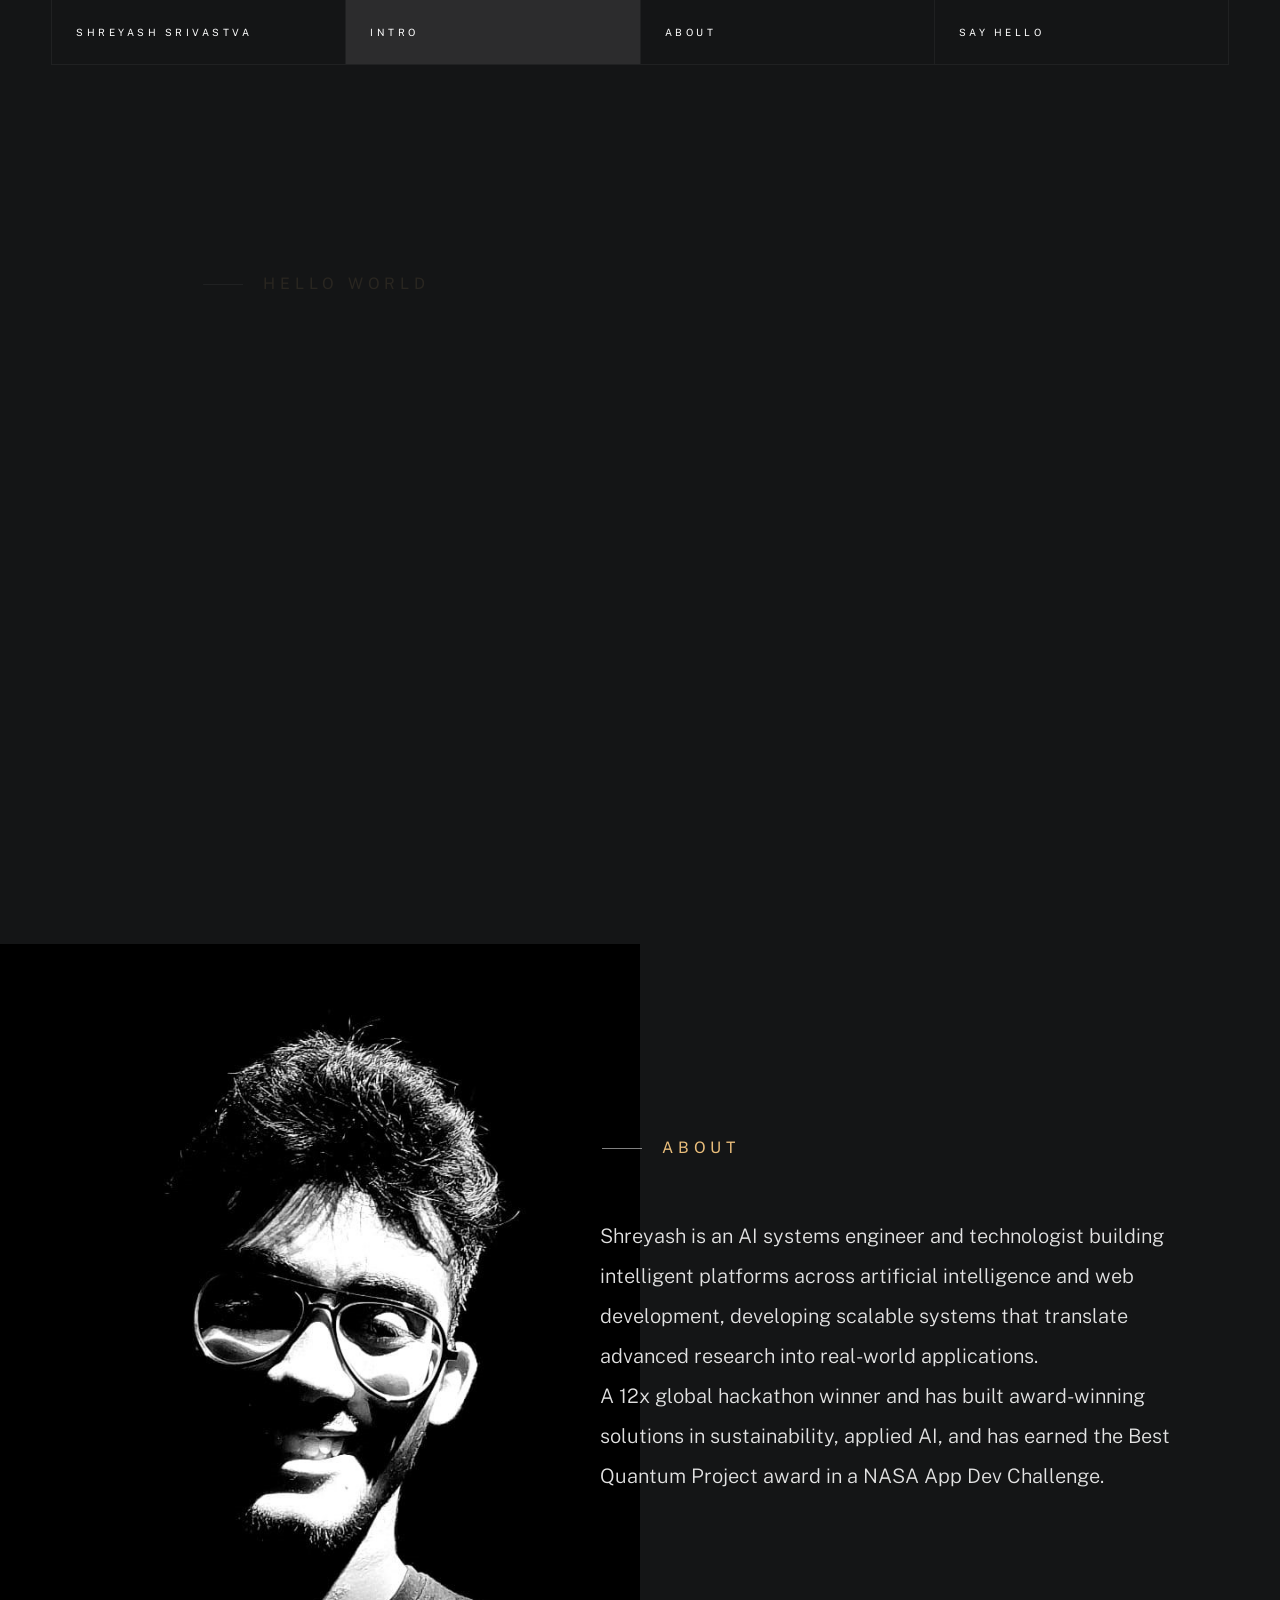
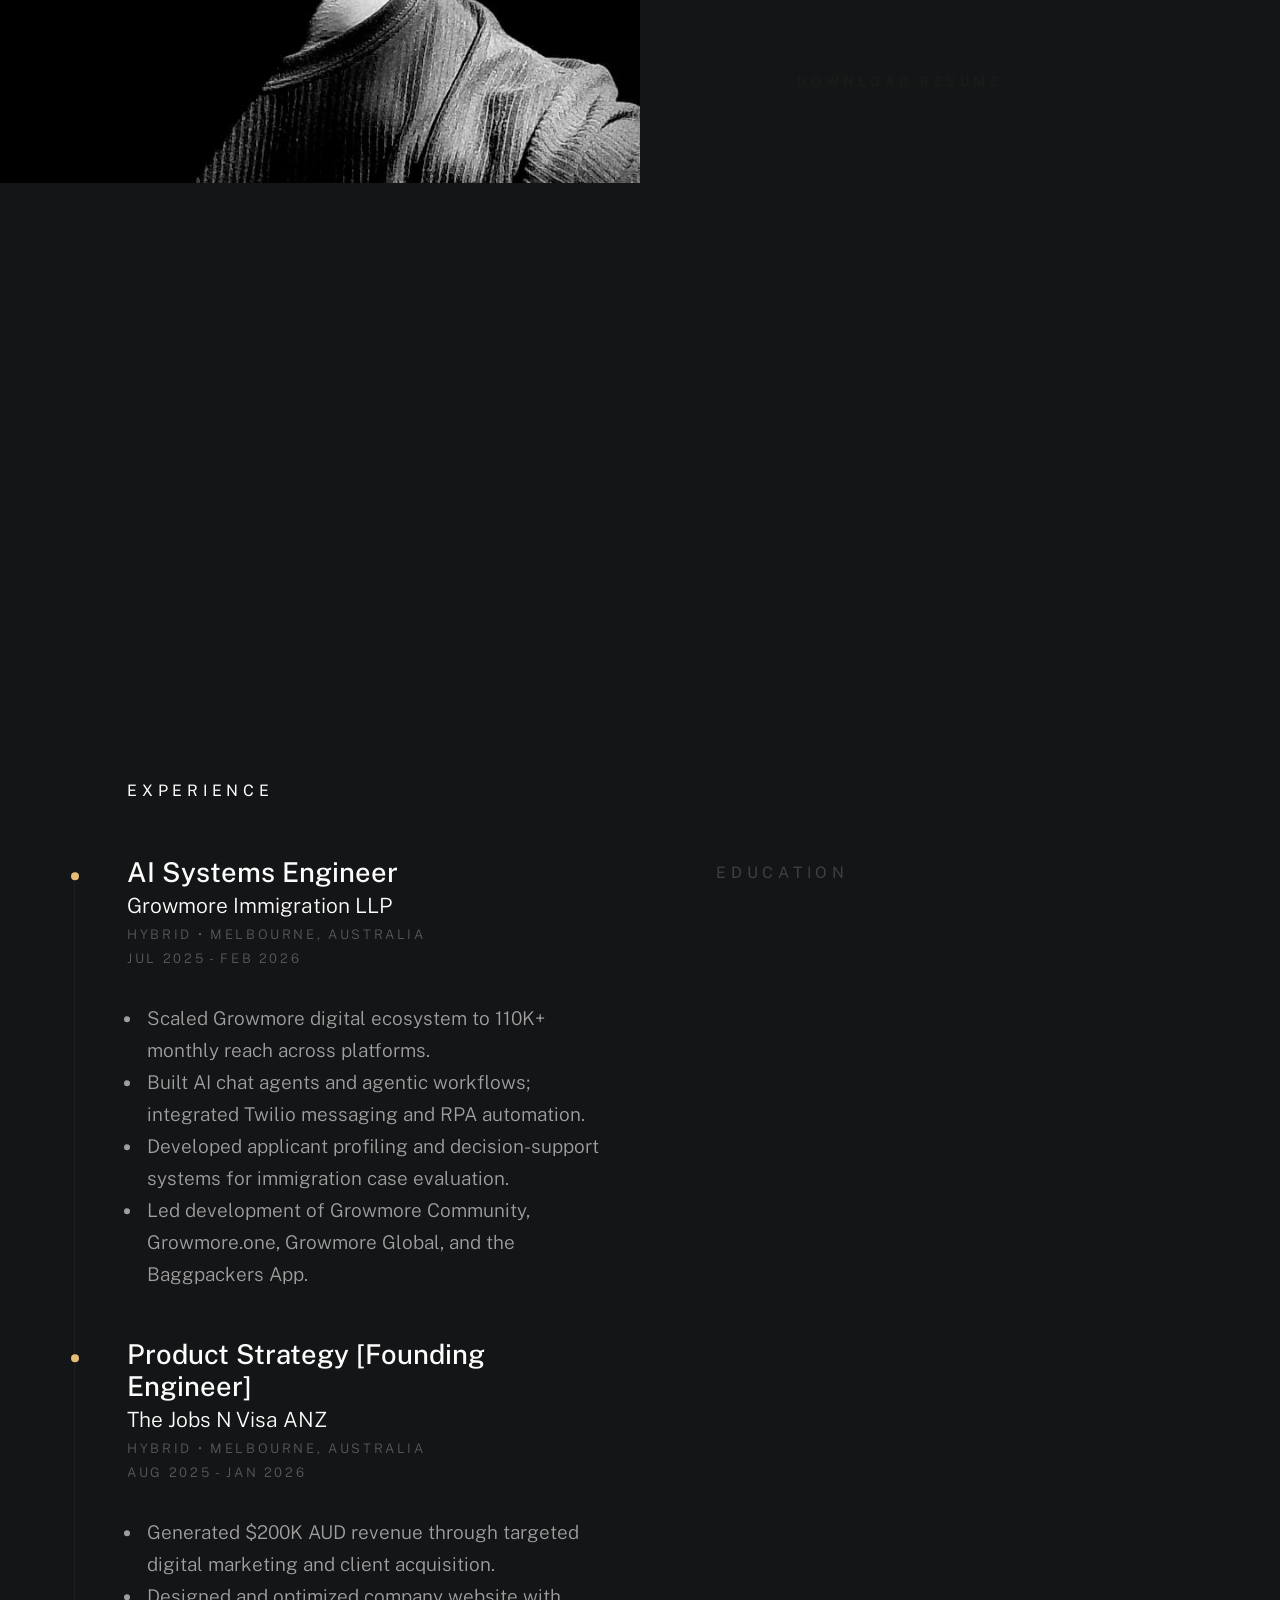
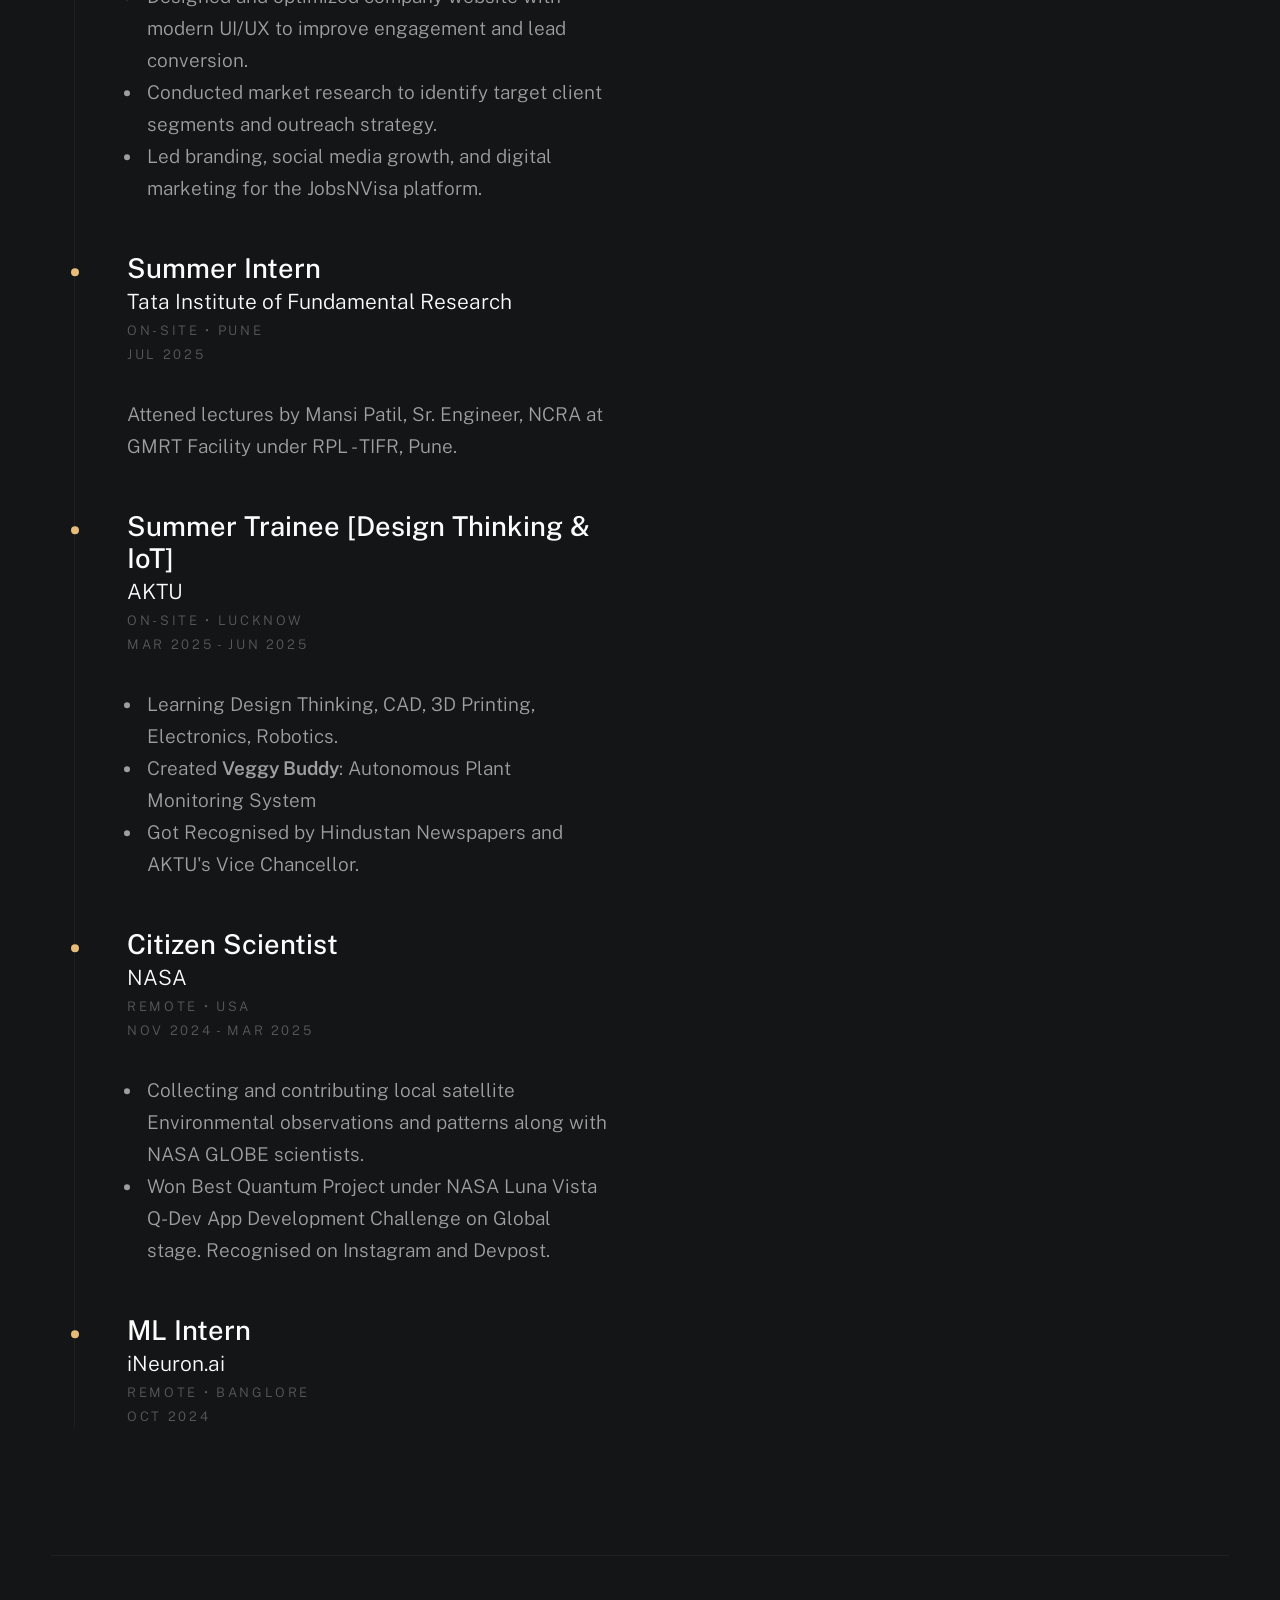
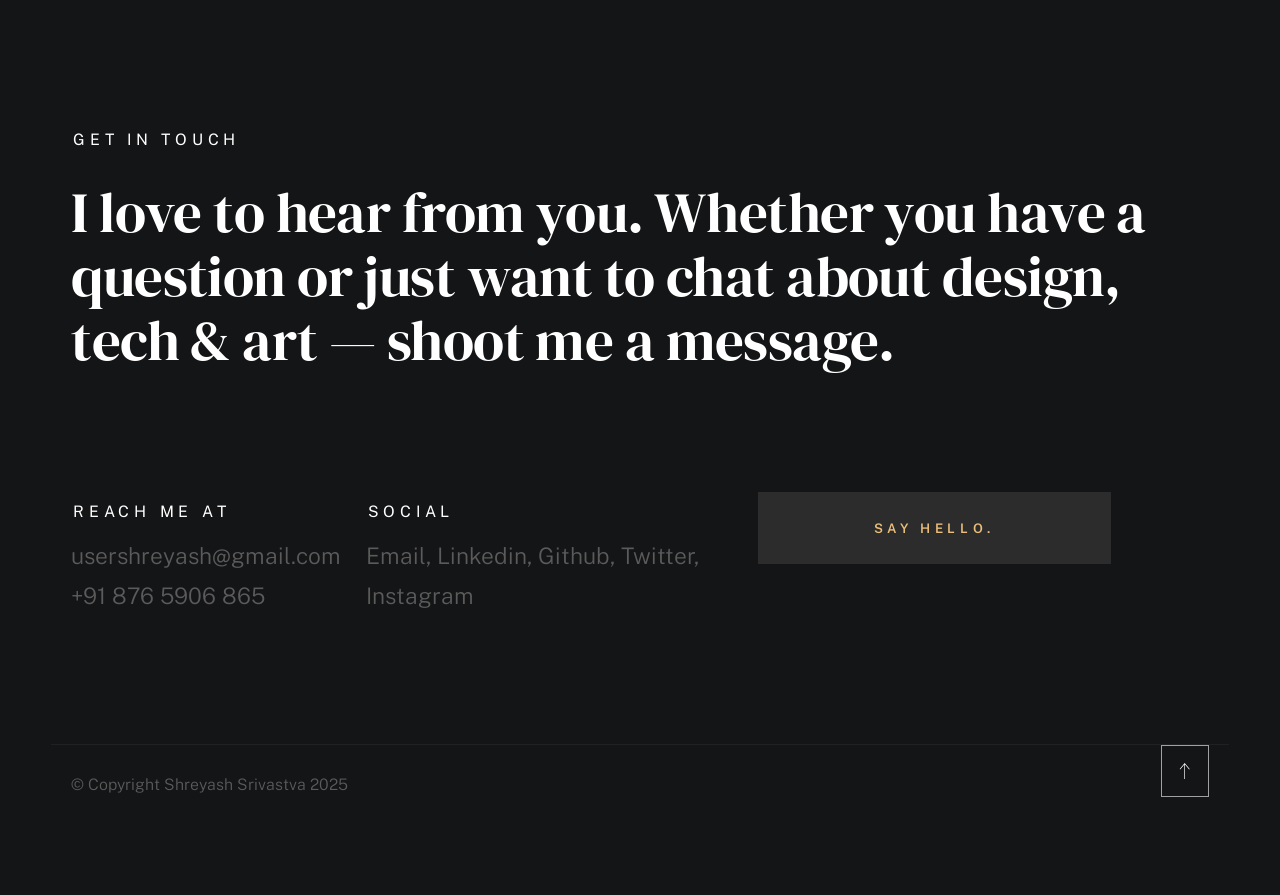
==== commit 16317367: "commit" ====
--- a/index.html
+++ b/index.html
@@ -1,5 +1,6 @@
 <!DOCTYPE html>
 <html class="no-js ss-preload" lang="en">
+
 <head>
 
     <!--- basic page needs
@@ -66,7 +67,7 @@
                         <li><a href="index.html" class="home-link">Shreyash Srivastva</a></li>
                         <li class="current"><a href="#intro" class="smoothscroll">Intro</a></li>
                         <li><a href="#about" class="smoothscroll">About</a></li>
-                       <!-- <li><a href="#works" class="smoothscroll">Works</a></li>-->
+                        <!-- <li><a href="#works" class="smoothscroll">Works</a></li>-->
                         <li><a href="#contact" class="smoothscroll">Say Hello</a></li>
                     </ul>
                 </nav>
@@ -92,10 +93,9 @@
                         </div>
 
                         <h1 class="text-huge-title">
-                            I am Shreyash, <br>
-                            AI/ML Developer<br> 
-                            & Artist based <br>
-                            in India.
+                            I am Shreyash, an<br>
+                            AI/ML Developer<br>
+                            from India.
                         </h1>
                     </div>
 
@@ -110,7 +110,11 @@
                 </div> <!-- end intro content -->
 
                 <a href="#about" class="intro-scrolldown smoothscroll">
-                    <svg width="24" height="24" viewBox="0 0 24 24" xmlns="http://www.w3.org/2000/svg" fill-rule="evenodd" clip-rule="evenodd"><path d="M11 21.883l-6.235-7.527-.765.644 7.521 9 7.479-9-.764-.645-6.236 7.529v-21.884h-1v21.883z"/></svg>
+                    <svg width="24" height="24" viewBox="0 0 24 24" xmlns="http://www.w3.org/2000/svg"
+                        fill-rule="evenodd" clip-rule="evenodd">
+                        <path
+                            d="M11 21.883l-6.235-7.527-.765.644 7.521 9 7.479-9-.764-.645-6.236 7.529v-21.884h-1v21.883z" />
+                    </svg>
                 </a>
 
             </section> <!-- end s-intro -->
@@ -124,20 +128,24 @@
                 <div class="row about-info wide" data-animate-block>
 
                     <div class="column lg-6 md-12 about-info__pic-block">
-                        <img src="ss.jpg" 
-                             srcset="ss.jpg 1x, ss.jpg 2x" alt="" class="about-info__pic" data-animate-el>
+                        <img src="ss.jpg" srcset="ss.jpg 1x, ss.jpg 2x" alt="" class="about-info__pic" data-animate-el>
                     </div>
 
                     <div class="column lg-6 md-12">
-                        <div class="about-info__text" >
+                        <div class="about-info__text">
 
                             <h2 class="text-pretitle with-line" data-animate-el>
                                 About
                             </h2>
                             <p class="attention-getter" data-animate-el style="text-align: left;">
-                                Shreyash is an AI systems engineer and technologist building intelligent platforms across artificial intelligence and web development, developing scalable systems that translate advanced research into real-world applications.<br>A 12x global hackathon winner and has built award-winning solutions in sustainability, applied AI, and has earned the Best Quantum Project award in a NASA App Dev Challenge.
+                                Shreyash is an AI systems engineer and technologist building intelligent platforms
+                                across artificial intelligence and web development, developing scalable systems that
+                                translate advanced research into real-world applications.<br>A 12x global hackathon
+                                winner and has built award-winning solutions in sustainability, applied AI, and has
+                                earned the Best Quantum Project award in a NASA App Dev Challenge.
                             </p>
-                            <a href="https://img-web-scrape-folder.vercel.app/Shreyash%20Srivastva%20(4)_pages-to-jpg-0001.jpg" class="btn btn--medium u-fullwidth" data-animate-el>Download Resume</a>
+                            <a href="https://img-web-scrape-folder.vercel.app/Shreyash%20Srivastva%20(4)_pages-to-jpg-0001.jpg"
+                                class="btn btn--medium u-fullwidth" data-animate-el>Download Resume</a>
 
                         </div>
                     </div>
@@ -149,7 +157,7 @@
 
                         <h2 class="text-pretitle" data-animate-el>Expertise</h2>
 
-                        <ul class="skills-list h1" data-animate-el>                            
+                        <ul class="skills-list h1" data-animate-el>
                             <li>Python</li>
                             <li>AI Agents</li>
                             <li>Gen AI</li>
@@ -179,26 +187,96 @@
                                 <div class="timeline__header">
                                     <h4 class="timeline__title">AI Systems Engineer</h4>
                                     <h5 class="timeline__meta">Growmore Immigration LLP</h5>
-                                    <p class="timeline__timeframe">Hybrid • Melbourne, Australia<br>August 2025 - Feb 2026</p>
-                                </div>
-                                <div class="timeline__desc">
-                                    <p>Designed and deployed AI-driven automation systems including chat agents and agentic workflows to streamline client communication and internal operations. Integrated Twilio-based messaging infrastructure and implemented RPA pipelines for document processing and workflow automation. Contributed to the development of intelligent applicant profiling and decision-support systems. Apart from that lead the development and technical team of four digital platforms — Growmore Community, Growmore.one and Growmore Global alongwith the Baggpackers App — coordinating product implementation and system integration across teams. Total reach 110K/month.</p>
-                                </div>
-                            </div>
-
-                            <div class="timeline__block">
-                                <div class="timeline__bullet"></div>
-                                <div class="timeline__header">
-                                    <h4 class="timeline__title">Frontend Designer</h4>
-                                    <h5 class="timeline__meta">Growmore Immigration LLP (JobsNVisa)</h5>
-                                    <p class="timeline__timeframe">Hybrid • Melbourne, Australia<br>Jun 2025 - Jul 2025</p>
-                                </div>
-                                <div class="timeline__desc">
-                                    <p>Designed and optimized the company website with a focus on modern UI and intuitive UX to improve user engagement and lead generation. Conducted market research to identify target client segments and supported targeted outreach strategies. Lead company's branding, digital marketing, and social media growth for the JobsNVisa platform bringing $200K AUD Revenue, aligning website design and marketing efforts with client acquisition goals.
-</p>
-                                </div>
-                            </div>
-
+                                    <p class="timeline__timeframe">Hybrid • Melbourne, Australia<br>Jul 2025 - Feb
+                                        2026</p>
+                                </div>
+                                <div class="timeline__desc">
+                                    <p>
+                                    <ul>
+                                        <li>Scaled Growmore digital ecosystem to 110K+ monthly reach across platforms.
+                                        </li>
+                                        <li>Built AI chat agents and agentic workflows; integrated Twilio messaging and
+                                            RPA automation.</li>
+                                        <li>Developed applicant profiling and decision-support systems for immigration
+                                            case evaluation.</li>
+                                        <li>Led development of Growmore Community, Growmore.one, Growmore Global, and
+                                            the Baggpackers App.</li>
+                                    </ul>
+                                    </p>
+                                </div>
+                            </div>
+
+                            <div class="timeline__block">
+                                <div class="timeline__bullet"></div>
+                                <div class="timeline__header">
+                                    <h4 class="timeline__title">Product Strategy [Founding Engineer]</h4>
+                                    <h5 class="timeline__meta">The Jobs N Visa ANZ</h5>
+                                    <p class="timeline__timeframe">Hybrid • Melbourne, Australia<br>Aug 2025 - Jan 2026
+                                    </p>
+                                </div>
+                                <div class="timeline__desc">
+                                    <p>
+                                    <ul>
+                                        <li>Generated $200K AUD revenue through targeted digital marketing and client
+                                            acquisition.</li>
+                                        <li>Designed and optimized company website with modern UI/UX to improve
+                                            engagement and lead conversion.</li>
+                                        <li>Conducted market research to identify target client segments and outreach
+                                            strategy.</li>
+                                        <li>Led branding, social media growth, and digital marketing for the JobsNVisa
+                                            platform.</li>
+                                    </ul>
+                                    </p>
+                                </div>
+                            </div>
+                            <div class="timeline__block">
+                                <div class="timeline__bullet"></div>
+                                <div class="timeline__header">
+                                    <h4 class="timeline__title">Summer Intern</h4>
+                                    <h5 class="timeline__meta">Tata Institute of Fundamental Research</h5>
+                                    <p class="timeline__timeframe">On-Site • Pune<br>Jul 2025</p>
+                                </div>
+                                <div class="timeline__desc">
+                                    <p>Attened lectures by Mansi Patil, Sr. Engineer, NCRA at GMRT Facility under RPL - TIFR, Pune.</p>
+                                </div>
+                            </div>
+                            <div class="timeline__block">
+                                <div class="timeline__bullet"></div>
+                                <div class="timeline__header">
+                                    <h4 class="timeline__title">Summer Trainee [Design Thinking & IoT]</h4>
+                                    <h5 class="timeline__meta">AKTU</h5>
+                                    <p class="timeline__timeframe">On-Site • Lucknow<br>Mar 2025 - Jun 2025</p>
+                                </div>
+                                <div class="timeline__desc">
+                                    <p>
+                                    <ul>
+                                        <li>Learning Design Thinking, CAD, 3D Printing, Electronics, Robotics.</li>
+                                        <li>Created <b>Veggy Buddy</b>: Autonomous Plant Monitoring System</li>
+                                        <li>Got Recognised by Hindustan Newspapers and AKTU's Vice Chancellor.</li>
+                                    </ul>
+                                    </p>
+                                </div>
+                            </div>
+                            <div class="timeline__block">
+                                <div class="timeline__bullet"></div>
+                                <div class="timeline__header">
+                                    <h4 class="timeline__title">Citizen Scientist</h4>
+                                    <h5 class="timeline__meta">NASA</h5>
+                                    <p class="timeline__timeframe">Remote • USA<br>Nov 2024 - Mar 2025</p>
+                                </div>
+                                <div class="timeline__desc">
+                                    <p><ul><li>Collecting and contributing local satellite Environmental observations and patterns along with NASA GLOBE scientists.</li>
+                                    <li>Won Best Quantum Project under NASA Luna Vista Q-Dev App Development Challenge on Global stage. Recognised on Instagram and Devpost.</li></p>
+                                </div>
+                            </div>
+                            <div class="timeline__block">
+                                <div class="timeline__bullet"></div>
+                                <div class="timeline__header">
+                                    <h4 class="timeline__title">ML Intern</h4>
+                                    <h5 class="timeline__meta">iNeuron.ai</h5>
+                                    <p class="timeline__timeframe">Remote • Banglore<br>Oct 2024</p>
+                                </div>
+                            </div>
                             <!-- <div class="timeline__block">
                                 <div class="timeline__bullet"></div>
                                 <div class="timeline__header">
@@ -397,7 +475,7 @@
                                     <p>National Level Competitive Examination Qualifier on Stories of Compassion</p>
                                 </div>
                             </div> -->
-                            
+
                         </div> <!-- end timeline -->
 
                     </div> <!-- end column -->
@@ -412,15 +490,17 @@
                             <div class="timeline__block">
                                 <div class="timeline__bullet"></div>
                                 <div class="timeline__header">
-                                    <h4 class="timeline__title">Dr. A.P.J. Abdul Kalam Technical University, Lucknow</h3>
-                                    <h5 class="timeline__meta">Bachelor in Technology(CSE)</h5>
-                                    <p class="timeline__timeframe">November 2022 - June 2026</p>
-                                </div>
-                                <div class="timeline__desc">
-                                    <p><b>Courses: </b>Machine Learning, Full-Stack Development, Data Structures, Algoritms and Analysis, Data Analytics</p>
-                                </div>
-                            </div>
-    
+                                    <h4 class="timeline__title">Dr. A.P.J. Abdul Kalam Technical University, Lucknow
+                                        </h3>
+                                        <h5 class="timeline__meta">Bachelor in Technology(CSE)</h5>
+                                        <p class="timeline__timeframe">November 2022 - June 2026</p>
+                                </div>
+                                <div class="timeline__desc">
+                                    <p><b>Courses: </b>Machine Learning, Full-Stack Development, Data Structures,
+                                        Algoritms and Analysis, Data Analytics</p>
+                                </div>
+                            </div>
+
                             <div class="timeline__block">
                                 <div class="timeline__bullet"></div>
                                 <div class="timeline__header">
@@ -432,12 +512,12 @@
                                     <p><b>Courses: </b>Mathematics, Computer Science, Physics, Chemistry, English.</p>
                                 </div>
                             </div>
-    
+
                         </div> <!-- end timeline -->
-                        
+
                     </div> <!-- end column -->
 
-                    
+
                 </div> <!-- end about-timelines -->
 
             </section> <!-- end s-about -->
@@ -526,7 +606,7 @@
                                 </a>
                             </li> 
                             <!--end folio-list__item -->
-                        <!--<li class="folio-list__item column" data-animate-el>
+            <!--<li class="folio-list__item column" data-animate-el>
                                 <a class="folio-list__item-link" href="#modal-04">
                                     <div class="folio-list__item-pic">
                                         <img src="images/portfolio/skaterboimages\portfolio\y.jpg"
@@ -546,8 +626,8 @@
                                     <svg width="15" height="15" viewBox="0 0 15 15" fill="none" xmlns="http://www.w3.org/2000/svg"><path d="M8.14645 3.14645C8.34171 2.95118 8.65829 2.95118 8.85355 3.14645L12.8536 7.14645C13.0488 7.34171 13.0488 7.65829 12.8536 7.85355L8.85355 11.8536C8.65829 12.0488 8.34171 12.0488 8.14645 11.8536C7.95118 11.6583 7.95118 11.3417 8.14645 11.1464L11.2929 8H2.5C2.22386 8 2 7.77614 2 7.5C2 7.22386 2.22386 7 2.5 7H11.2929L8.14645 3.85355C7.95118 3.65829 7.95118 3.34171 8.14645 3.14645Z" fill="currentColor" fill-rule="evenodd" clip-rule="evenodd"></path></svg>
                                 </a>
                             </li> -->
-                            <!--end folio-list__item -->
-<!--
+            <!--end folio-list__item -->
+            <!--
                             <li class="folio-list__item column" data-animate-el>
                                 <a class="folio-list__item-link" href="#modal-05">
                                     <div class="folio-list__item-pic">
@@ -569,7 +649,7 @@
                                 </a>
                             </li>--> <!--end folio-list__item -->
 
-                          <!--  <li class="folio-list__item column" data-animate-el>
+            <!--  <li class="folio-list__item column" data-animate-el>
                                 <a class="folio-list__item-link" href="#modal-06">
                                     <div class="folio-list__item-pic">
                                         <img src="images/portfolio/minimalismo.jpg" 
@@ -595,9 +675,9 @@
                     </div> <!-- end column -->
 
 
-                    <!-- Modal Templates Popup
+            <!-- Modal Templates Popup
                     -------------------------------------------- -->
-                <!--    <div id="modal-04" hidden>
+            <!--    <div id="modal-04" hidden>
                         <div class="modal-popup">
                             <img src="images/portfolio/gallery/g-skaterboimages\portfolio\y.jpg" alt="">
                 
@@ -612,8 +692,8 @@
                             <a href="https://github.com/shreyazh/FinCrypt.git" class="modal-popup__details">Project link</a>
                         </div>
                     </div>--> <!-- end modal -->
-                    
-                   <!-- <div id="modal-01" hidden>
+
+            <!-- <div id="modal-01" hidden>
                         <div class="modal-popup">
                             <img src="images/portfolio/gallery/g-fuji.jpg" alt="">
                 
@@ -666,7 +746,7 @@
                         </div>
                     </div> <!-- end modal -->
 
-                <!--    <div id="modal-04" hidden>
+            <!--    <div id="modal-04" hidden>
                         <div class="modal-popup">
                             <img src="images/portfolio/gallery/g-skaterboimages\portfolio\y.jpg" alt="">
                 
@@ -682,7 +762,7 @@
                         </div>
                     </div> <!-- end modal -->
 
-               <!--      <div id="modal-05" hidden>
+            <!--      <div id="modal-05" hidden>
                         <div class="modal-popup">
 
                             <img src="images/portfolio/gallery/g-sanddunes.jpg" alt="">
@@ -699,7 +779,7 @@
                         </div>
                     </div> <!-- end modal -->
 
-                 <!--   <div id="modal-06" hidden>
+            <!--   <div id="modal-06" hidden>
                         <div class="modal-popup">
                             <img src="images/portfolio/gallery/g-minimalismo.jpg" alt="">
                 
@@ -714,12 +794,12 @@
                 
                             <a href="https://www.behance.net/" class="modal-popup__details">Project link</a>
                         </div>
-                    </div>  </div>--> <!-- end modal --> 
-
-                <!-- end works-portfolio -->
-
-
-              <!--   <div class="row testimonials">
+                    </div>  </div>--> <!-- end modal -->
+
+            <!-- end works-portfolio -->
+
+
+            <!--   <div class="row testimonials">
                     <div class="column lg-12" data-animate-block>
         
                         <div class="swiper-container testimonial-slider" data-animate-el>
@@ -751,8 +831,8 @@
                                     Amazing Guy!
                                     </p>
                                 </div> <!-- end testimonial-slider__slide -->
-                
-                                <!--
+
+            <!--
                                 <div class="testimonial-slider__slide swiper-slide">
                                     <div class="testimonial-slider__author">
                                         <img src="images/avatars/user-01.jpg" alt="Author image" class="testimonial-slider__avatar">
@@ -767,9 +847,9 @@
                                     Voluptatem dignissimos ut.
                                     </p>
                                 </div> -->
-                                <!-- end testimonial-slider__slide -->
-                            
-                                <!--
+            <!-- end testimonial-slider__slide -->
+
+            <!--
                                 <div class="testimonial-slider__slide swiper-slide">
                                     <div class="testimonial-slider__author">
                                         <img src="images/avatars/user-06.jpg" alt="Author image" class="testimonial-slider__avatar">
@@ -784,84 +864,88 @@
                                     Nihil ea quia nesciunt. Ducimus aut sed ipsam.
                                     </p>
                                 </div> -->
-                                <!-- end testimonial-slider__slide -->
-
-            
-                            </div> <!-- end swiper-wrapper -->
-        
-                            <div class="swiper-pagination"></div>
-        
-                        </div> <!-- end swiper-container -->
-        
-                    </div> <!-- end column -->
-                </div> <!-- end row testimonials -->
-
-            </section> <!-- end s-works -->
-
-
-            <!-- ### contact
+            <!-- end testimonial-slider__slide -->
+
+
+    </div> <!-- end swiper-wrapper -->
+
+    <div class="swiper-pagination"></div>
+
+    </div> <!-- end swiper-container -->
+
+    </div> <!-- end column -->
+    </div> <!-- end row testimonials -->
+
+    </section> <!-- end s-works -->
+
+
+    <!-- ### contact
             ================================================== -->
-            <section id="contact" class="s-contact target-section">
-
-                <div class="row contact-top">
-                    <div class="column lg-12">
-                        <h2 class="text-pretitle">
-                            Get In Touch
-                        </h2>
-
-                        <p class="h1">
-                            I love to hear from you.
-                            Whether you have a question or just 
-                            want to chat about design, tech & art — shoot me a message.
-                        </p>
-                    </div>
-                </div> <!-- end contact-top -->
-
-                <div class="row contact-bottom">
-                    <div class="column lg-3 md-5 tab-6 stack-on-550 contact-block">
-                        <h3 class="text-pretitle">Reach me at</h3>
-                        <p class="contact-links">
-                            <a href="mailto:sayhello@luther.com" class="mailtoui">usershreyash@gmail.com</a> <br>
-                            <a href="tel:+1975432345">+91 876 5906 865</a>
-                        </p>
-                    </div>
-                    <div class="column lg-4 md-5 tab-6 stack-on-550 contact-block">
-                        <h3 class="text-pretitle">Social</h3>
-                        <ul class="contact-social">
-                        <li><a href="mailto:shreyash5183@gmail.com">Email</a></li>
-                        <li><a href="https://www.linkedin.com/in/shreyashsrivastva">Linkedin</a></li>
-                        <li><a href="https://www.github.com/shreyazh">Github</a></li>
-                        <li><a href="https://x.com/iamsrivastva">Twitter</a></li>
-                        <li><a href="https://www.instagram.com/shreyazh">Instagram</a></li>
-                        </ul>
-                    </div>
-                    <div class="column lg-4 md-12 contact-block">
-                        <a href="mailto:usershreyash@gmail.com" class="mailtoui btn btn--medium u-fullwidth contact-btn">Say Hello.</a>
-                    </div>
-                </div> <!-- end contact-bottom -->
-
-            </section> <!-- end contact -->
-
-        </main> <!-- end s-content -->
-
-
-        <!-- ## footer
+    <section id="contact" class="s-contact target-section">
+
+        <div class="row contact-top">
+            <div class="column lg-12">
+                <h2 class="text-pretitle">
+                    Get In Touch
+                </h2>
+
+                <p class="h1">
+                    I love to hear from you.
+                    Whether you have a question or just
+                    want to chat about design, tech & art — shoot me a message.
+                </p>
+            </div>
+        </div> <!-- end contact-top -->
+
+        <div class="row contact-bottom">
+            <div class="column lg-3 md-5 tab-6 stack-on-550 contact-block">
+                <h3 class="text-pretitle">Reach me at</h3>
+                <p class="contact-links">
+                    <a href="mailto:sayhello@luther.com" class="mailtoui">usershreyash@gmail.com</a> <br>
+                    <a href="tel:+1975432345">+91 876 5906 865</a>
+                </p>
+            </div>
+            <div class="column lg-4 md-5 tab-6 stack-on-550 contact-block">
+                <h3 class="text-pretitle">Social</h3>
+                <ul class="contact-social">
+                    <li><a href="mailto:shreyash5183@gmail.com">Email</a></li>
+                    <li><a href="https://www.linkedin.com/in/shreyashsrivastva">Linkedin</a></li>
+                    <li><a href="https://www.github.com/shreyazh">Github</a></li>
+                    <li><a href="https://x.com/iamsrivastva">Twitter</a></li>
+                    <li><a href="https://www.instagram.com/shreyazh">Instagram</a></li>
+                </ul>
+            </div>
+            <div class="column lg-4 md-12 contact-block">
+                <a href="mailto:usershreyash@gmail.com" class="mailtoui btn btn--medium u-fullwidth contact-btn">Say
+                    Hello.</a>
+            </div>
+        </div> <!-- end contact-bottom -->
+
+    </section> <!-- end contact -->
+
+    </main> <!-- end s-content -->
+
+
+    <!-- ## footer
         ================================================== -->
-        <footer class="s-footer">
-
-            <div class="row">
-                <div class="column ss-copyright">
-                    <span>© Copyright Shreyash Srivastva 2025</span>
-                </div>
-
-                <div class="ss-go-top">
-                    <a class="smoothscroll" title="Back to Top" href="#top">
-                        <svg xmlns="http://www.w3.org/2000/svg" viewBox="0 0 24 24" fill-rule="evenodd" clip-rule="evenodd"><path d="M11 2.206l-6.235 7.528-.765-.645 7.521-9 7.479 9-.764.646-6.236-7.53v21.884h-1v-21.883z"/></svg>
-                    </a>
-                </div>
+    <footer class="s-footer">
+
+        <div class="row">
+            <div class="column ss-copyright">
+                <span>© Copyright Shreyash Srivastva 2025</span>
             </div>
 
-        </footer> <!-- end s-footer -->
+            <div class="ss-go-top">
+                <a class="smoothscroll" title="Back to Top" href="#top">
+                    <svg xmlns="http://www.w3.org/2000/svg" viewBox="0 0 24 24" fill-rule="evenodd" clip-rule="evenodd">
+                        <path
+                            d="M11 2.206l-6.235 7.528-.765-.645 7.521-9 7.479 9-.764.646-6.236-7.53v21.884h-1v-21.883z" />
+                    </svg>
+                </a>
+            </div>
+        </div>
+
+    </footer> <!-- end s-footer -->
 
     </div> <!-- end -s-pagewrap -->
 
@@ -872,6 +956,7 @@
     <script src="js/main.js"></script>
 
 </body>
+
 </html>
 <!--<div class="column lg-6 tab-12">
                         <h2 class="text-pretitle" data-animate-el>
@@ -903,8 +988,4 @@
     
                         </div>end timeline
                         
-                    </div> end column -->
-
-
-
-
+                    </div> end column -->
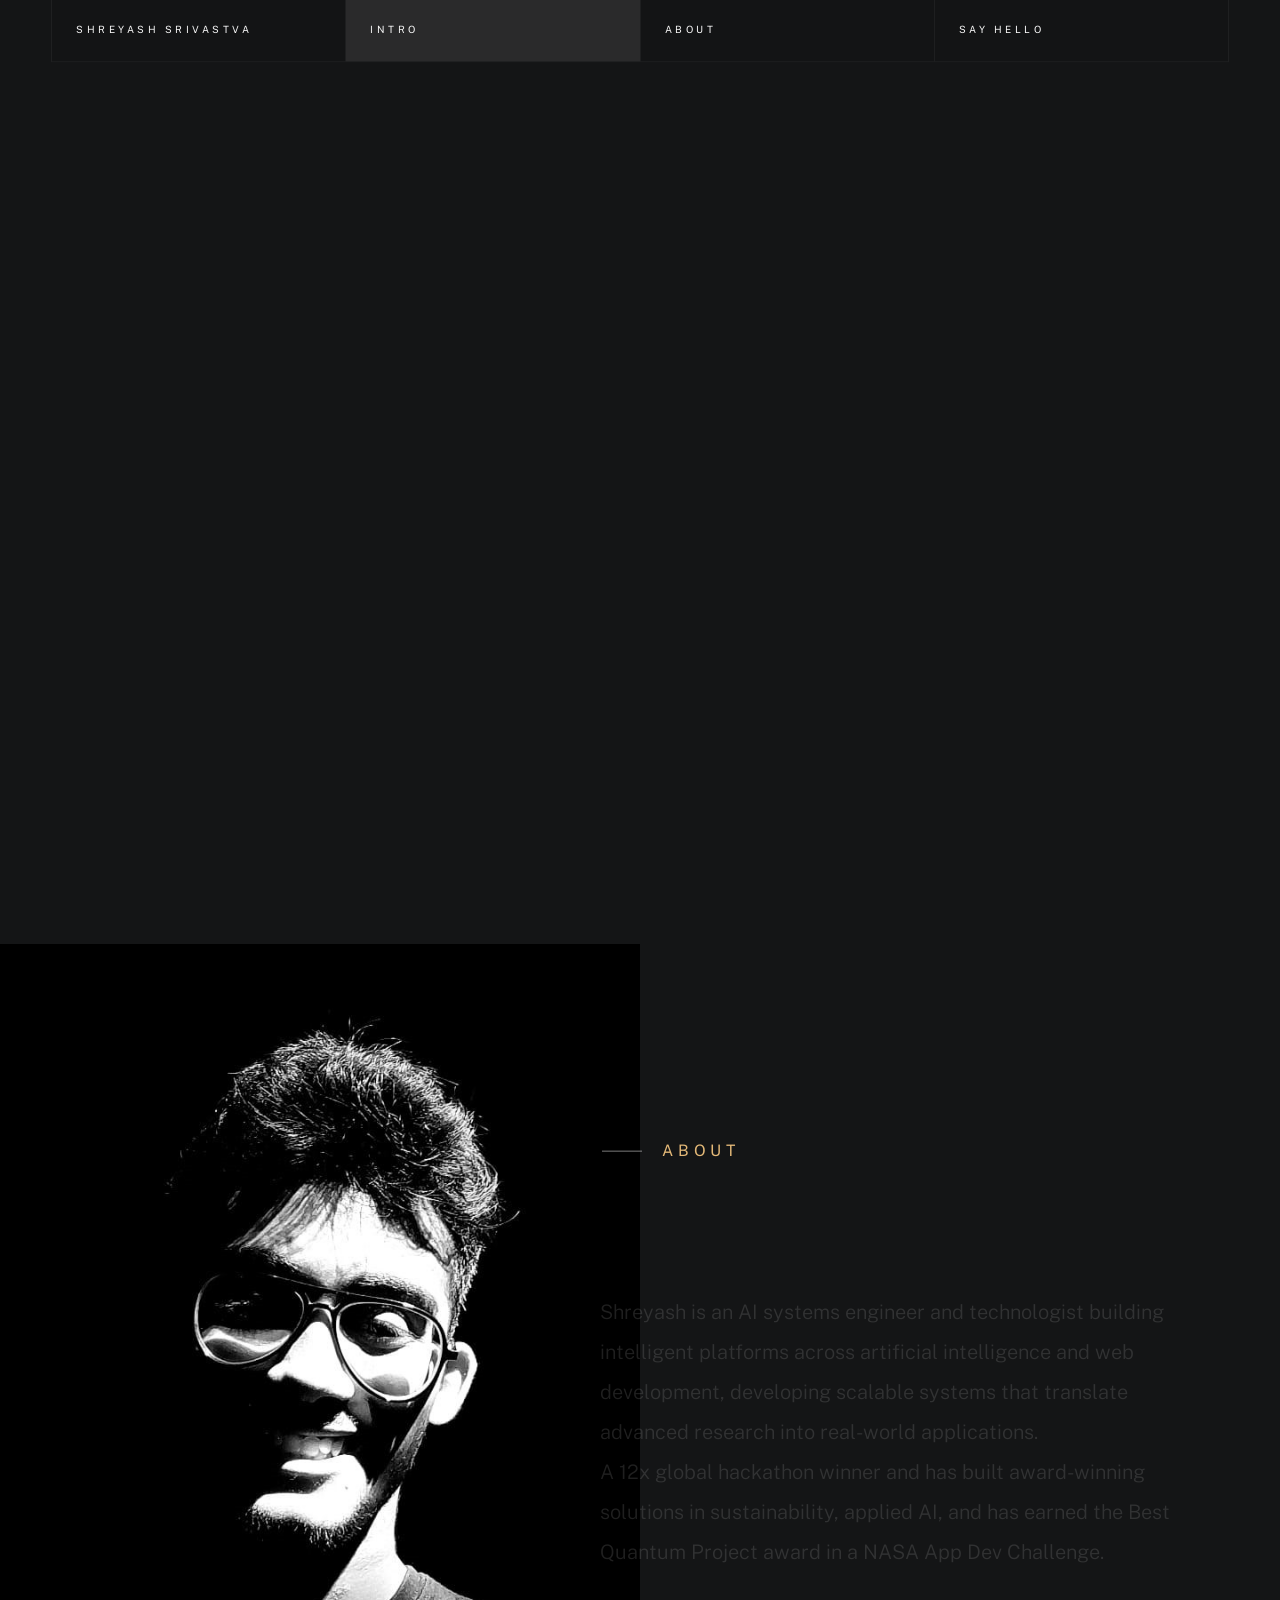
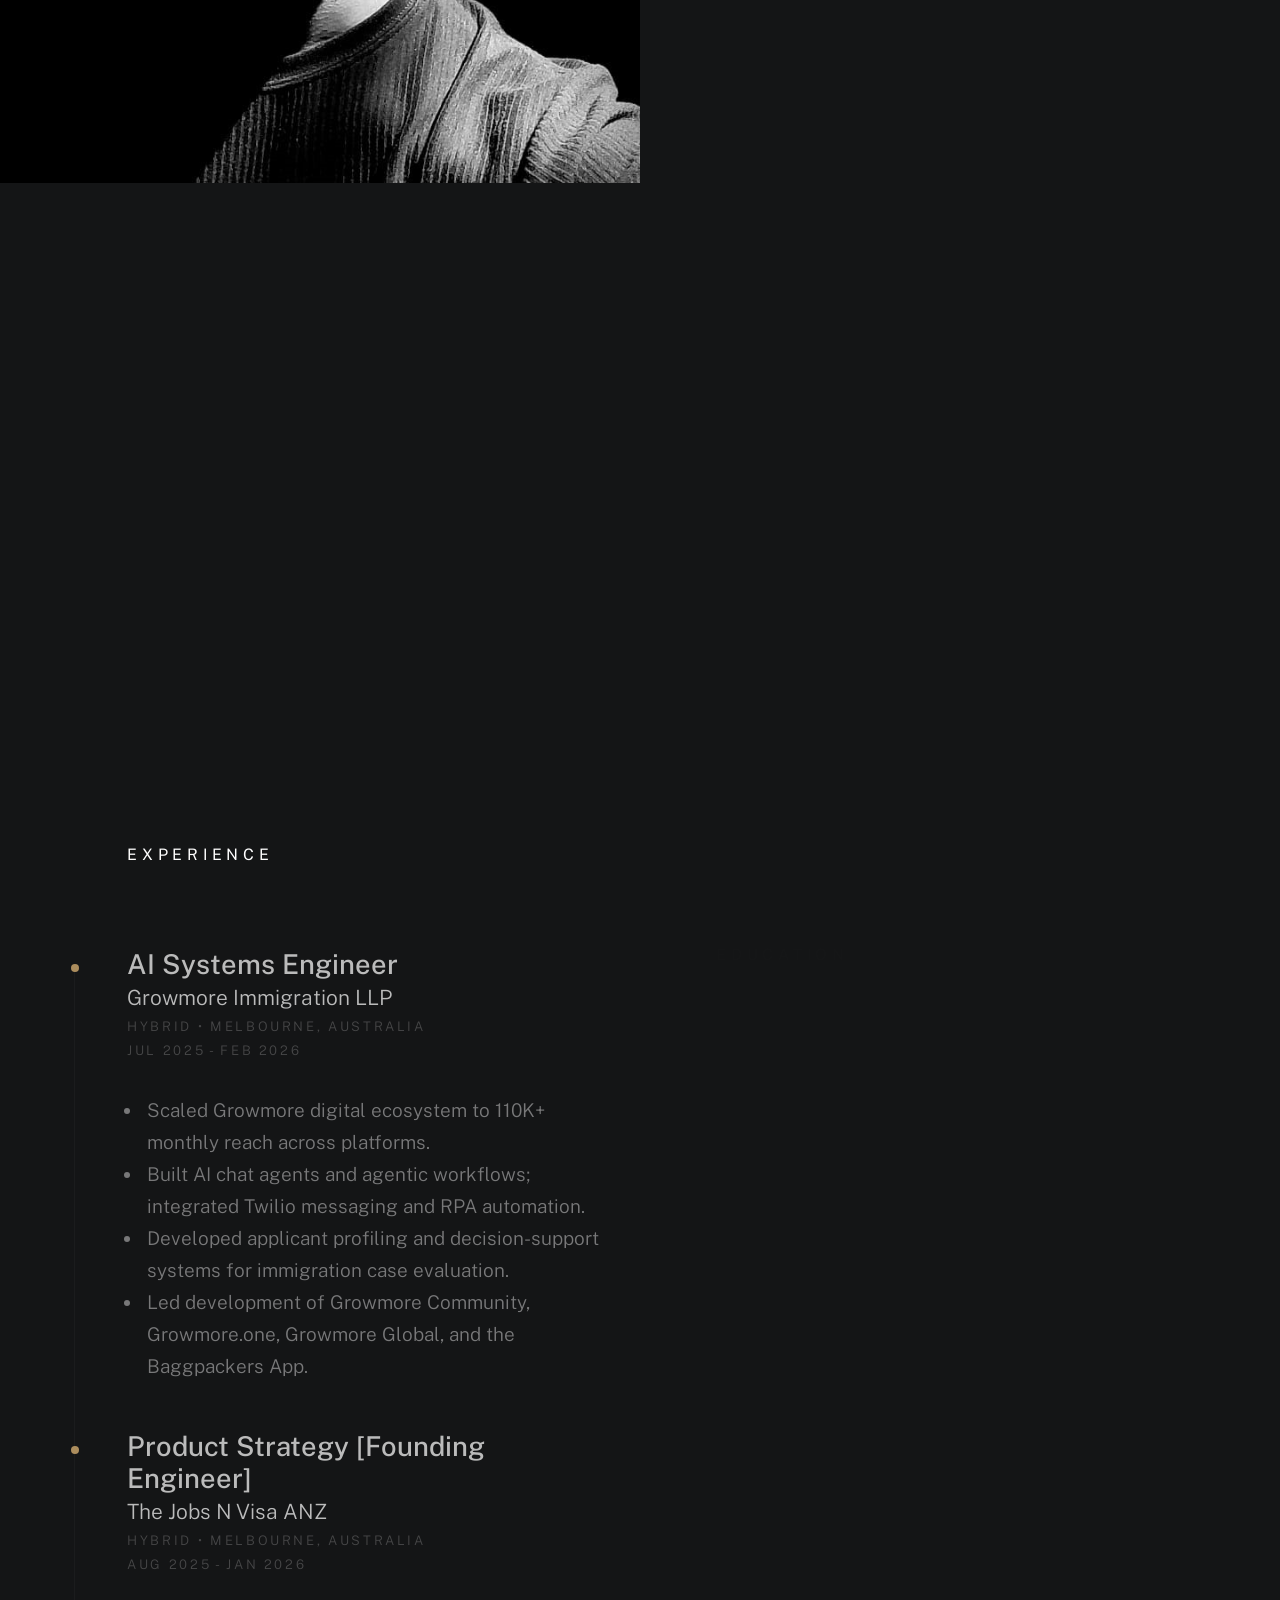
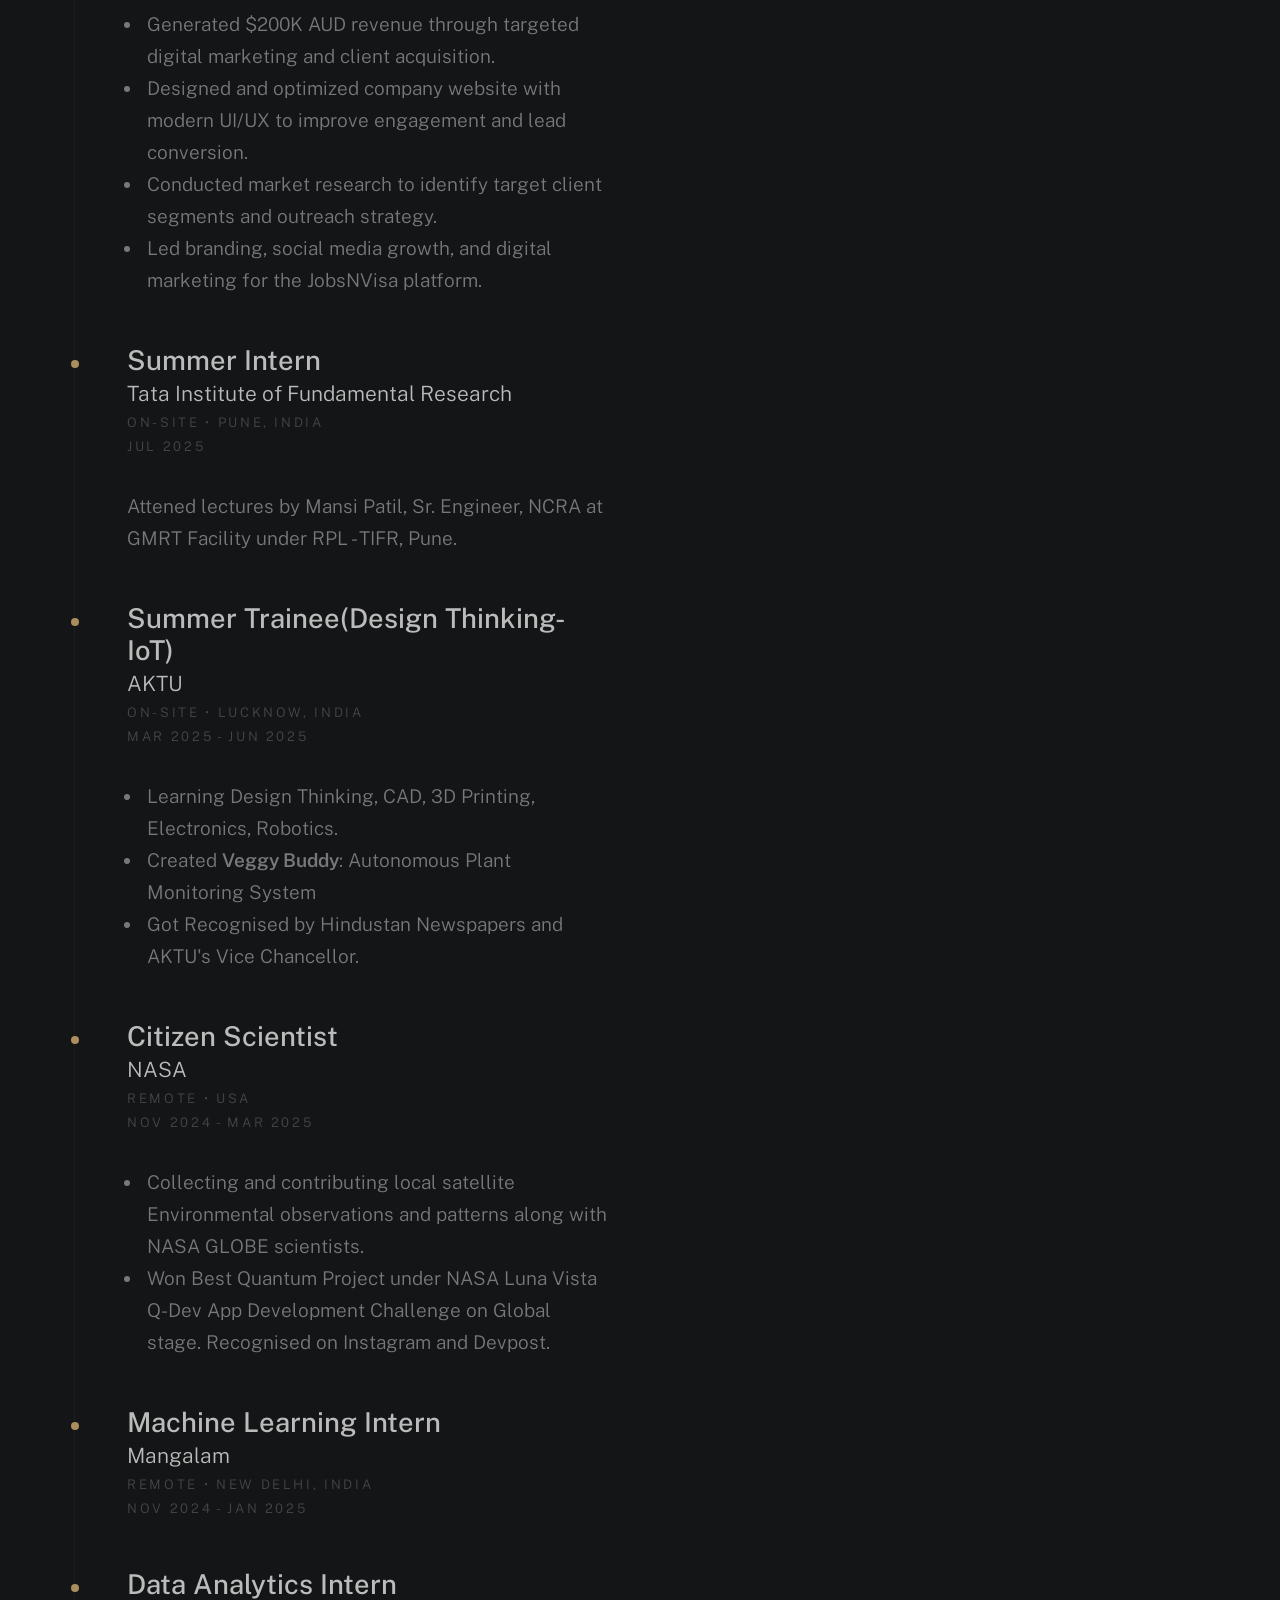
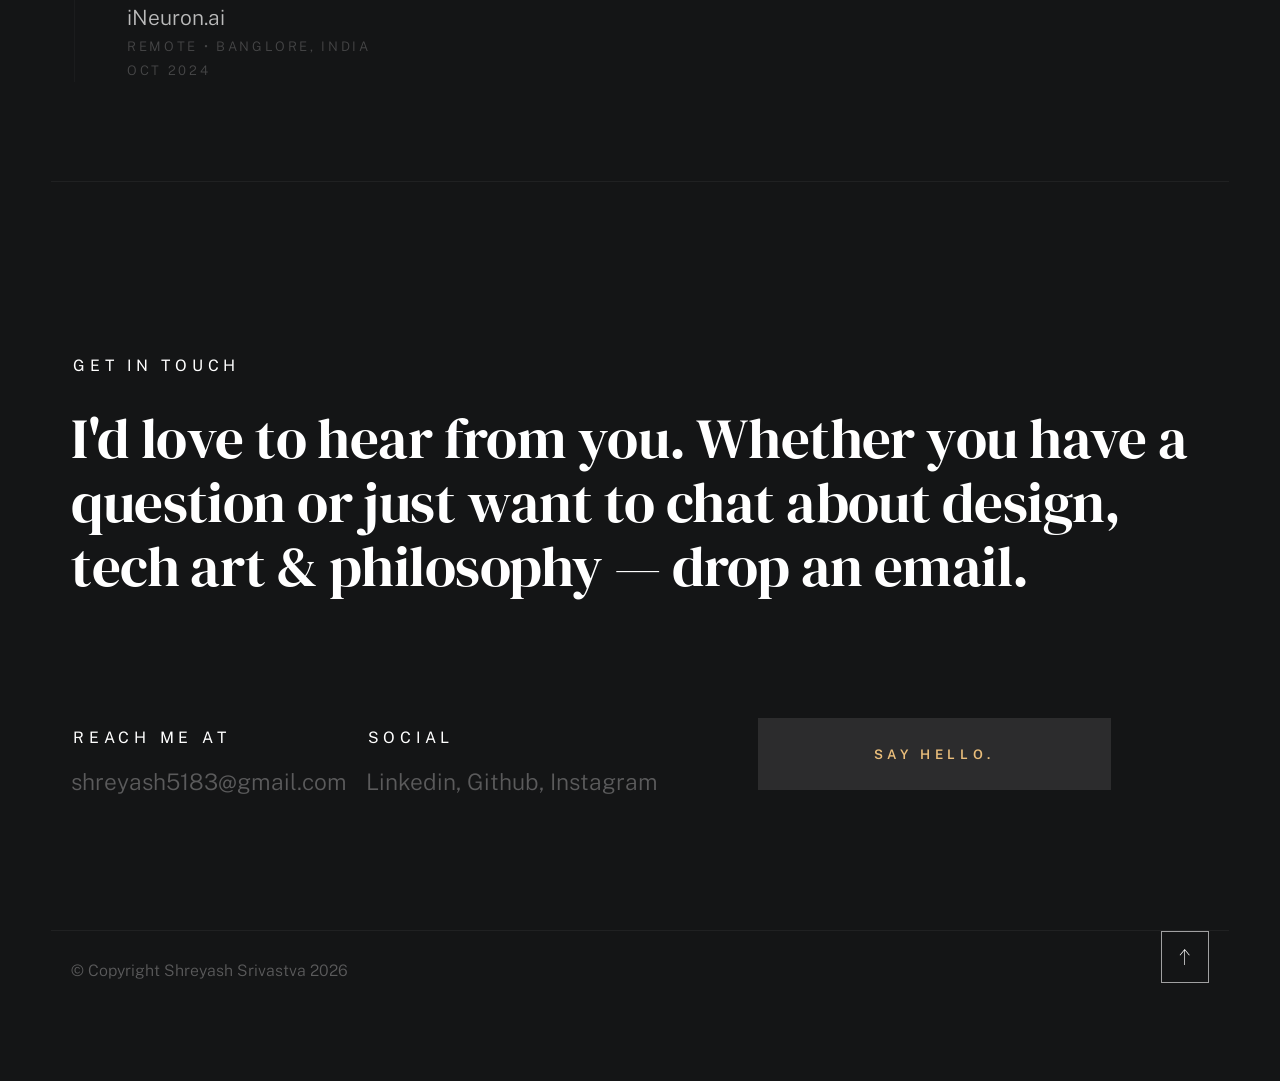
==== commit 303b6fd3: "basic updates. remaining: projects" ====
--- a/index.html
+++ b/index.html
@@ -162,7 +162,7 @@
                             <li>AI Agents</li>
                             <li>Gen AI</li>
                             <li>Machine Learning</li>
-                            <li>Full-stack</li>
+                            <li>Full-stack Typescript-React</li>
                             <li>Tensorflow, Pytorch</li>
                             <li>Scikit-Learn</li>
                             <li>Data Processing(Pandas-Numpy)</li>
@@ -234,7 +234,7 @@
                                 <div class="timeline__header">
                                     <h4 class="timeline__title">Summer Intern</h4>
                                     <h5 class="timeline__meta">Tata Institute of Fundamental Research</h5>
-                                    <p class="timeline__timeframe">On-Site • Pune<br>Jul 2025</p>
+                                    <p class="timeline__timeframe">On-Site • Pune, India<br>Jul 2025</p>
                                 </div>
                                 <div class="timeline__desc">
                                     <p>Attened lectures by Mansi Patil, Sr. Engineer, NCRA at GMRT Facility under RPL - TIFR, Pune.</p>
@@ -243,9 +243,9 @@
                             <div class="timeline__block">
                                 <div class="timeline__bullet"></div>
                                 <div class="timeline__header">
-                                    <h4 class="timeline__title">Summer Trainee [Design Thinking & IoT]</h4>
+                                    <h4 class="timeline__title">Summer Trainee(Design Thinking-IoT)</h4>
                                     <h5 class="timeline__meta">AKTU</h5>
-                                    <p class="timeline__timeframe">On-Site • Lucknow<br>Mar 2025 - Jun 2025</p>
+                                    <p class="timeline__timeframe">On-Site • Lucknow, India<br>Mar 2025 - Jun 2025</p>
                                 </div>
                                 <div class="timeline__desc">
                                     <p>
@@ -272,9 +272,17 @@
                             <div class="timeline__block">
                                 <div class="timeline__bullet"></div>
                                 <div class="timeline__header">
-                                    <h4 class="timeline__title">ML Intern</h4>
+                                    <h4 class="timeline__title">Machine Learning Intern</h4>
+                                    <h5 class="timeline__meta">Mangalam</h5>
+                                    <p class="timeline__timeframe">Remote • New Delhi, India<br>Nov 2024 - Jan 2025</p>
+                                </div>
+                            </div>
+                            <div class="timeline__block">
+                                <div class="timeline__bullet"></div>
+                                <div class="timeline__header">
+                                    <h4 class="timeline__title">Data Analytics Intern</h4>
                                     <h5 class="timeline__meta">iNeuron.ai</h5>
-                                    <p class="timeline__timeframe">Remote • Banglore<br>Oct 2024</p>
+                                    <p class="timeline__timeframe">Remote • Banglore, India<br>Oct 2024</p>
                                 </div>
                             </div>
                             <!-- <div class="timeline__block">
@@ -496,8 +504,8 @@
                                         <p class="timeline__timeframe">November 2022 - June 2026</p>
                                 </div>
                                 <div class="timeline__desc">
-                                    <p><b>Courses: </b>Machine Learning, Full-Stack Development, Data Structures,
-                                        Algoritms and Analysis, Data Analytics</p>
+                                    <p><b>Courses: </b>Artificial Intelligence, Machine Learning, Full-Stack Development, Data Structures,
+                                        Algoritms and Analysis, DBMS, OS, Networking, Data Analytics</p>
                                 </div>
                             </div>
 
@@ -890,9 +898,9 @@
                 </h2>
 
                 <p class="h1">
-                    I love to hear from you.
+                    I'd love to hear from you.
                     Whether you have a question or just
-                    want to chat about design, tech & art — shoot me a message.
+                    want to chat about design, tech art & philosophy — drop an email.
                 </p>
             </div>
         </div> <!-- end contact-top -->
@@ -901,22 +909,19 @@
             <div class="column lg-3 md-5 tab-6 stack-on-550 contact-block">
                 <h3 class="text-pretitle">Reach me at</h3>
                 <p class="contact-links">
-                    <a href="mailto:sayhello@luther.com" class="mailtoui">usershreyash@gmail.com</a> <br>
-                    <a href="tel:+1975432345">+91 876 5906 865</a>
+                    <a href="mailto:shreyash5183@gmail.com" class="mailtoui">shreyash5183@gmail.com</a><br>
                 </p>
             </div>
             <div class="column lg-4 md-5 tab-6 stack-on-550 contact-block">
                 <h3 class="text-pretitle">Social</h3>
                 <ul class="contact-social">
-                    <li><a href="mailto:shreyash5183@gmail.com">Email</a></li>
                     <li><a href="https://www.linkedin.com/in/shreyashsrivastva">Linkedin</a></li>
                     <li><a href="https://www.github.com/shreyazh">Github</a></li>
-                    <li><a href="https://x.com/iamsrivastva">Twitter</a></li>
                     <li><a href="https://www.instagram.com/shreyazh">Instagram</a></li>
                 </ul>
             </div>
             <div class="column lg-4 md-12 contact-block">
-                <a href="mailto:usershreyash@gmail.com" class="mailtoui btn btn--medium u-fullwidth contact-btn">Say
+                <a href="mailto:shreyash5183@gmail.com" class="mailtoui btn btn--medium u-fullwidth contact-btn">Say
                     Hello.</a>
             </div>
         </div> <!-- end contact-bottom -->
@@ -932,7 +937,7 @@
 
         <div class="row">
             <div class="column ss-copyright">
-                <span>© Copyright Shreyash Srivastva 2025</span>
+                <span>© Copyright Shreyash Srivastva 2026</span>
             </div>
 
             <div class="ss-go-top">
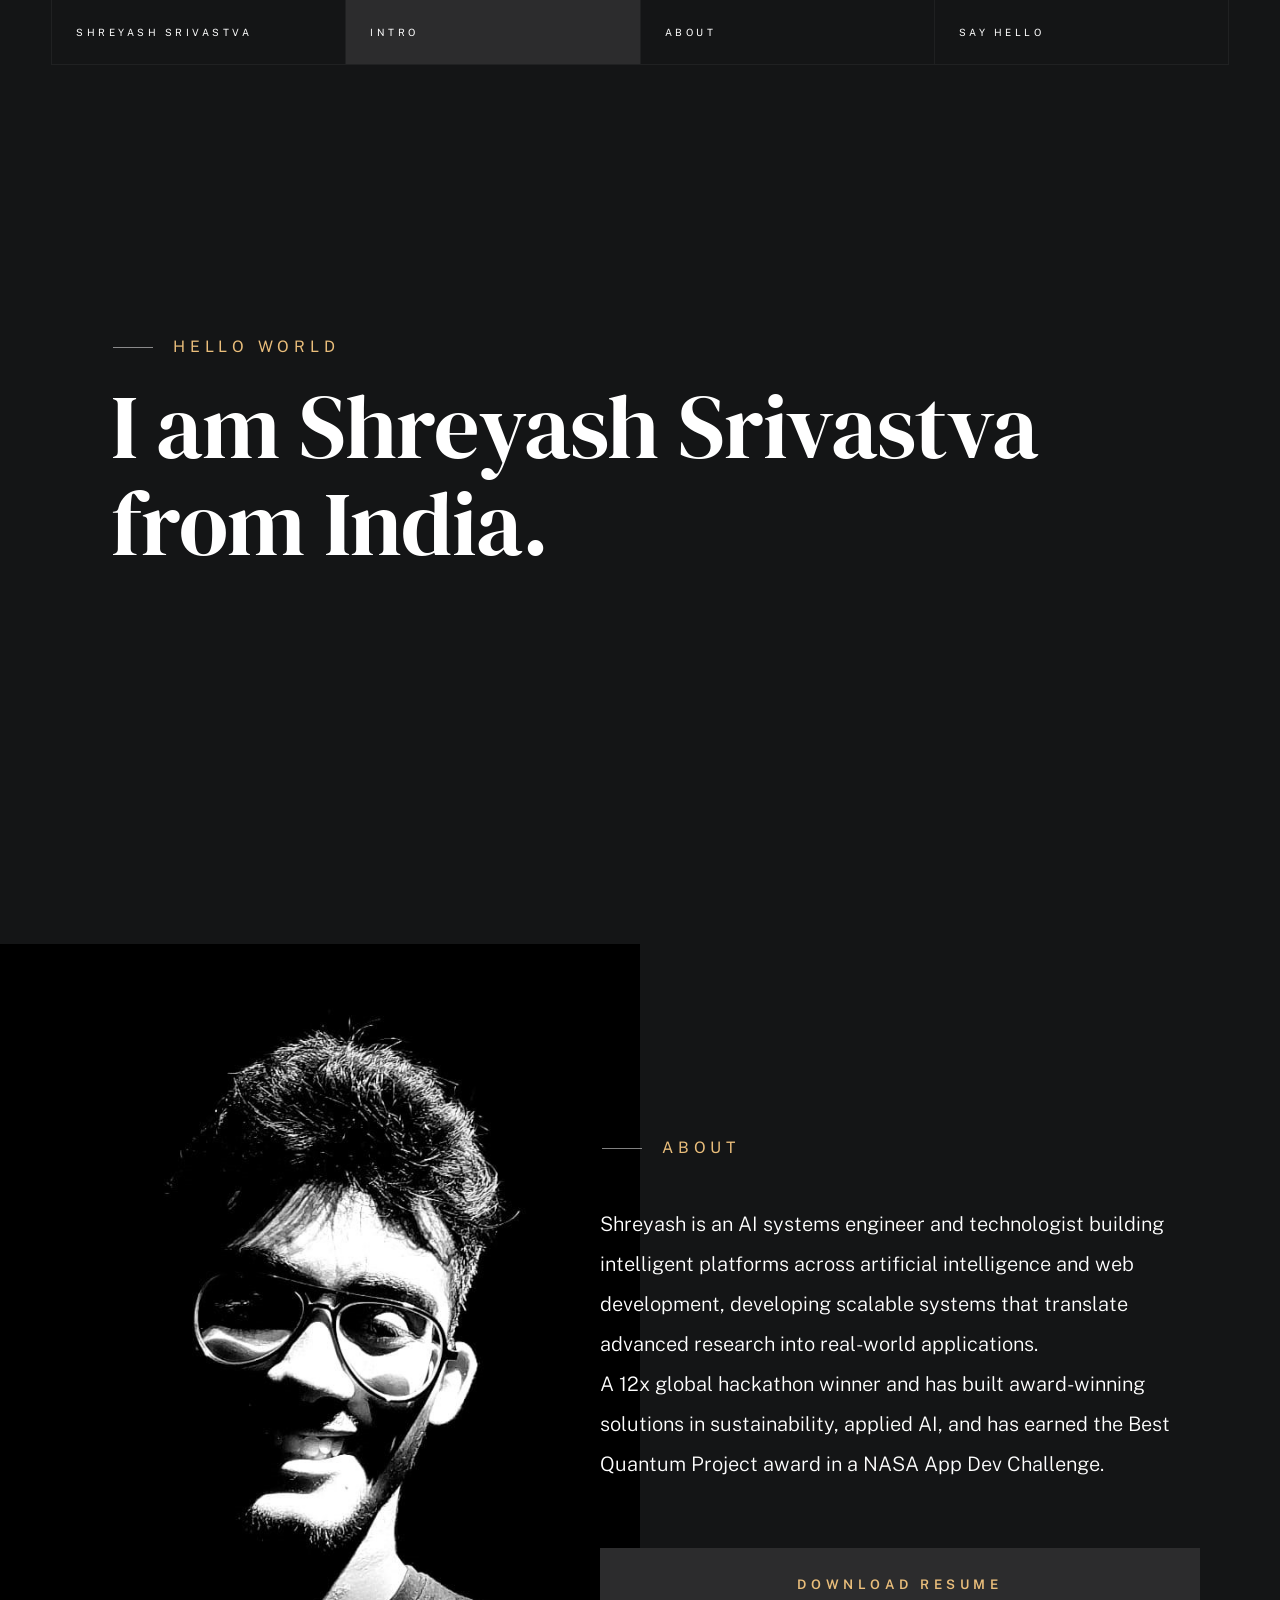
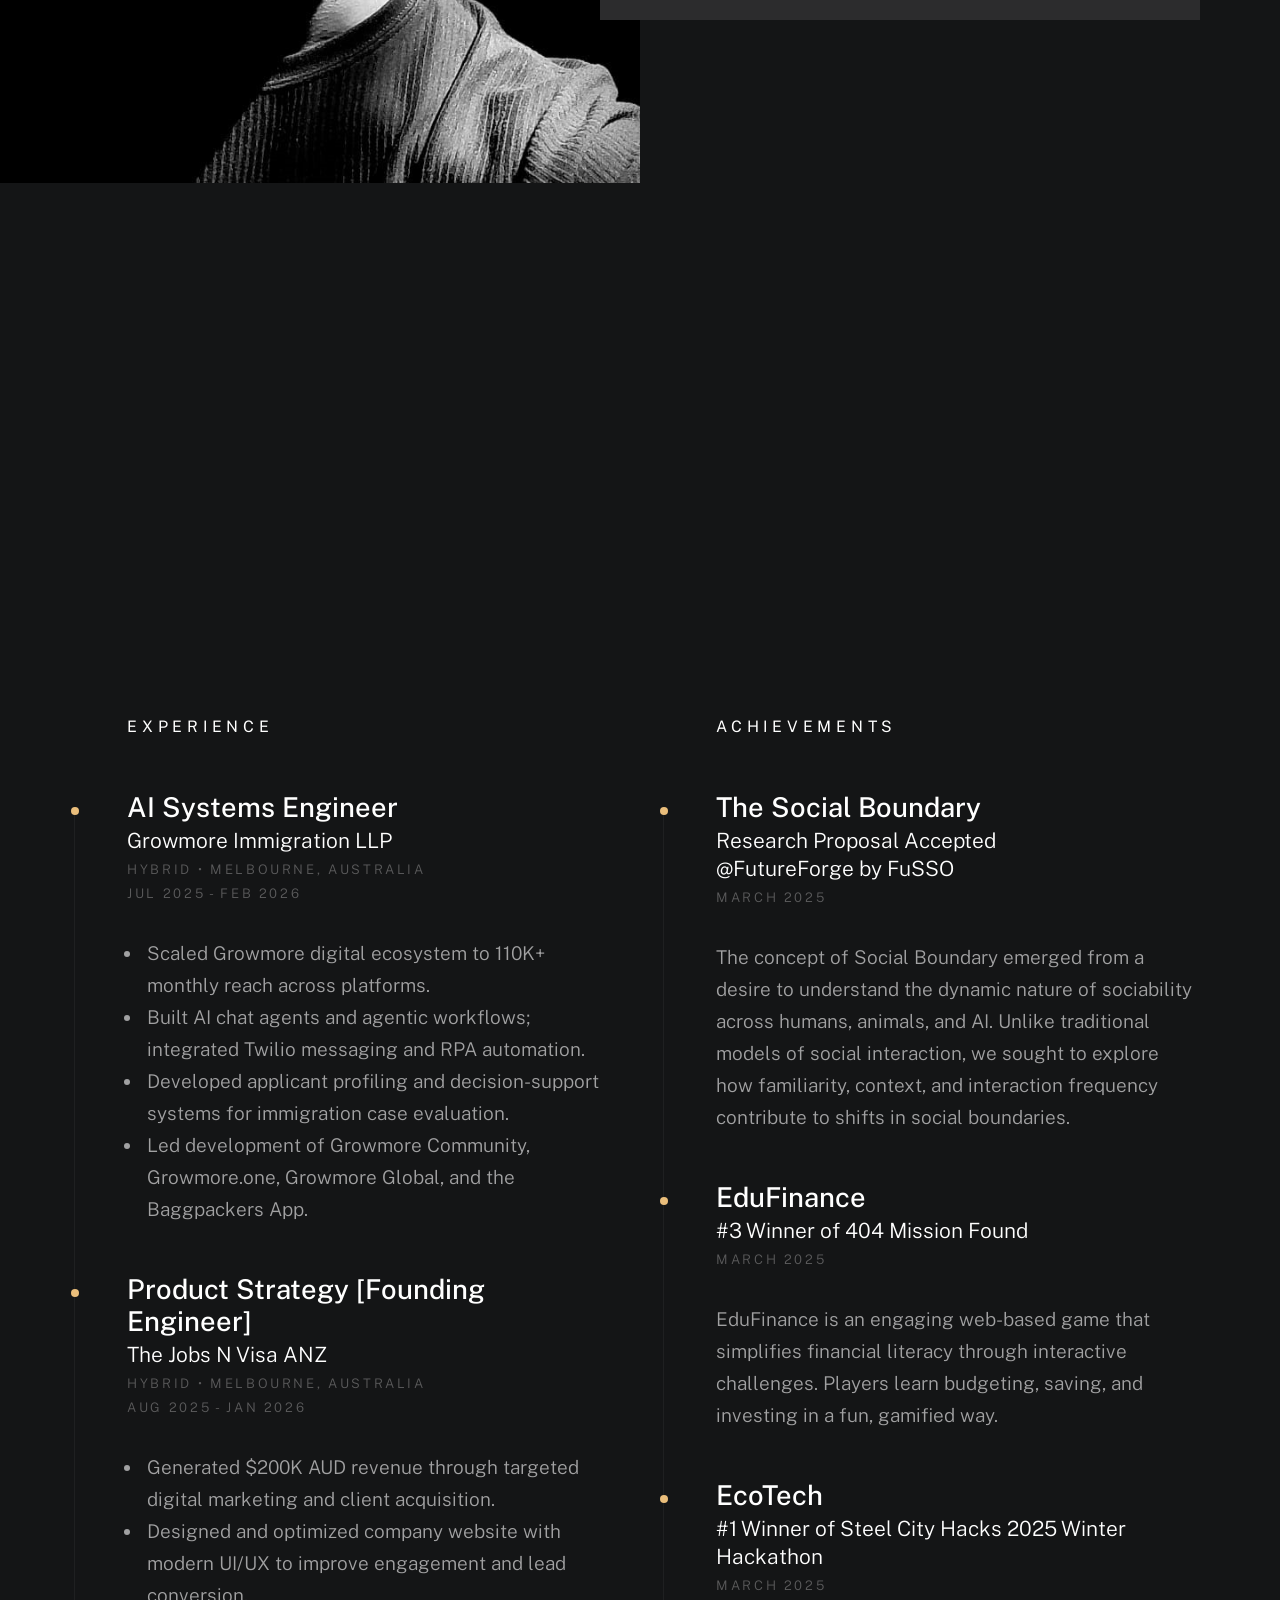
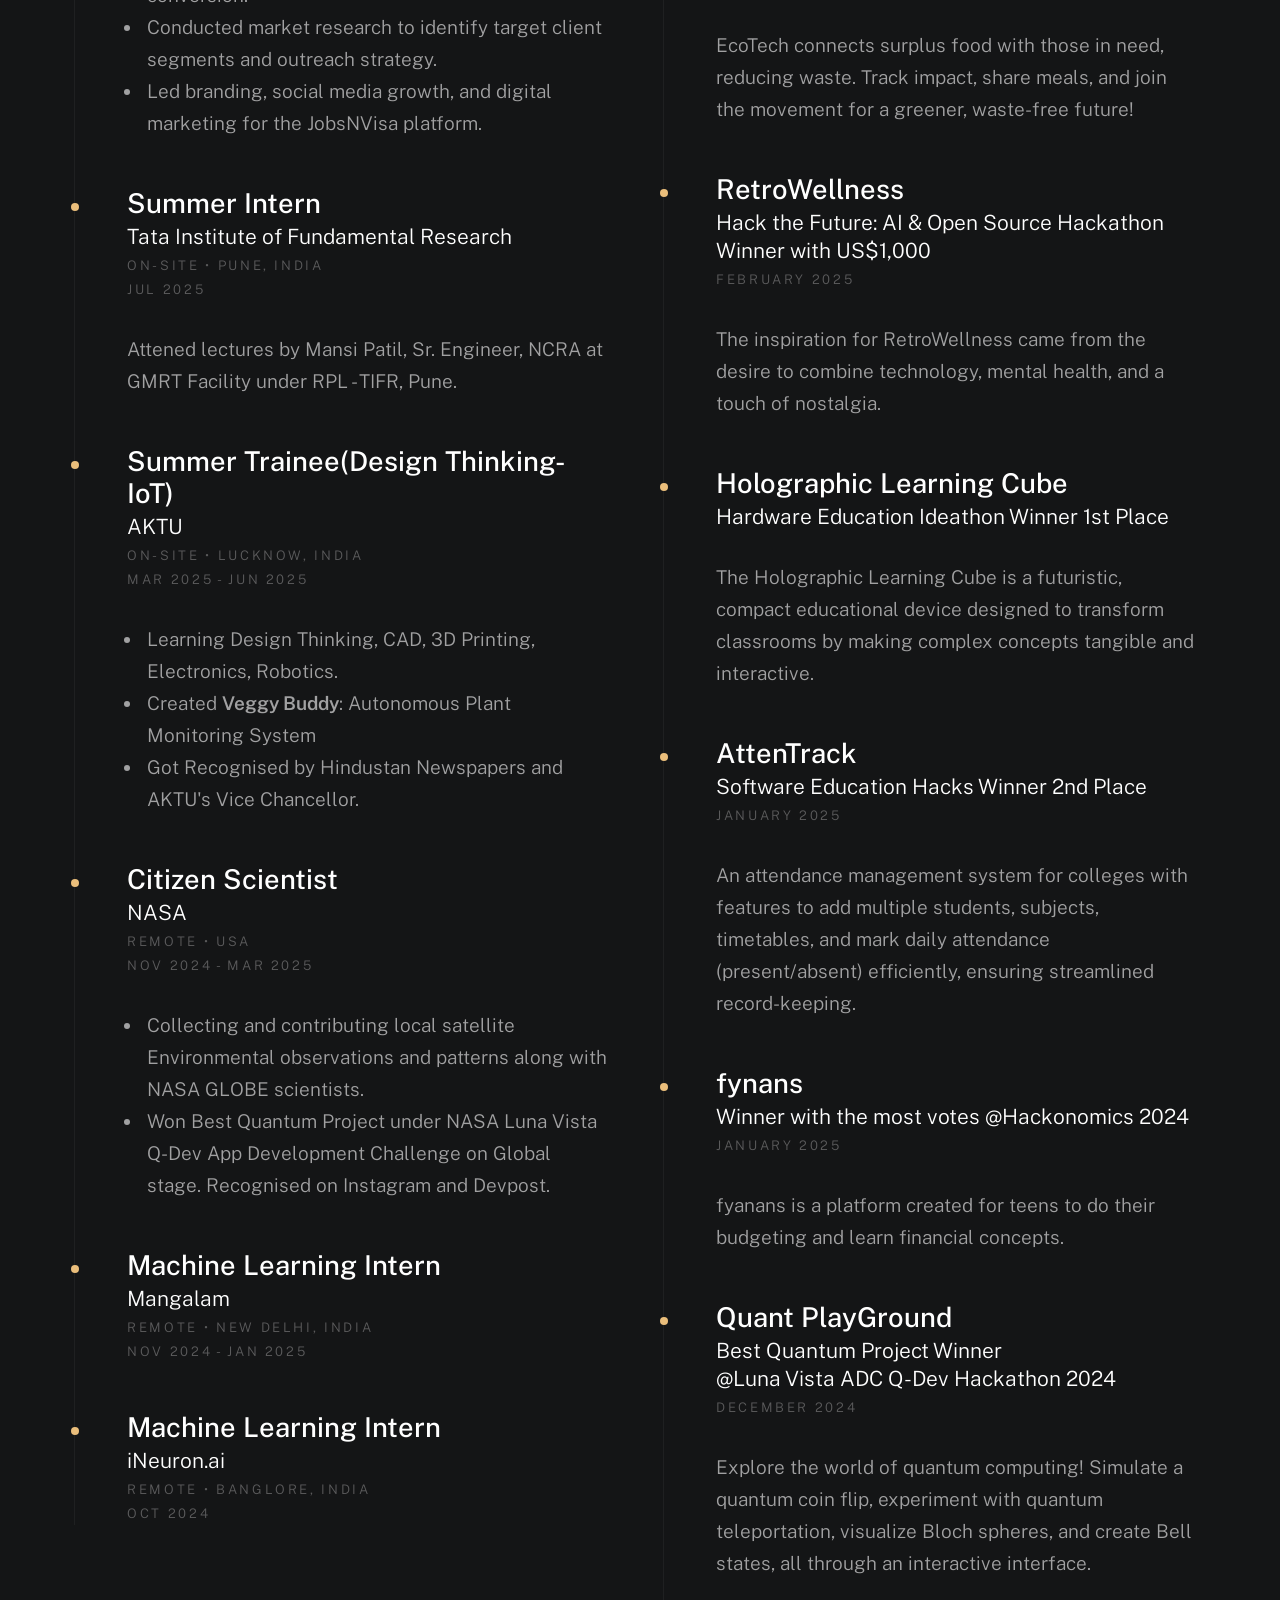
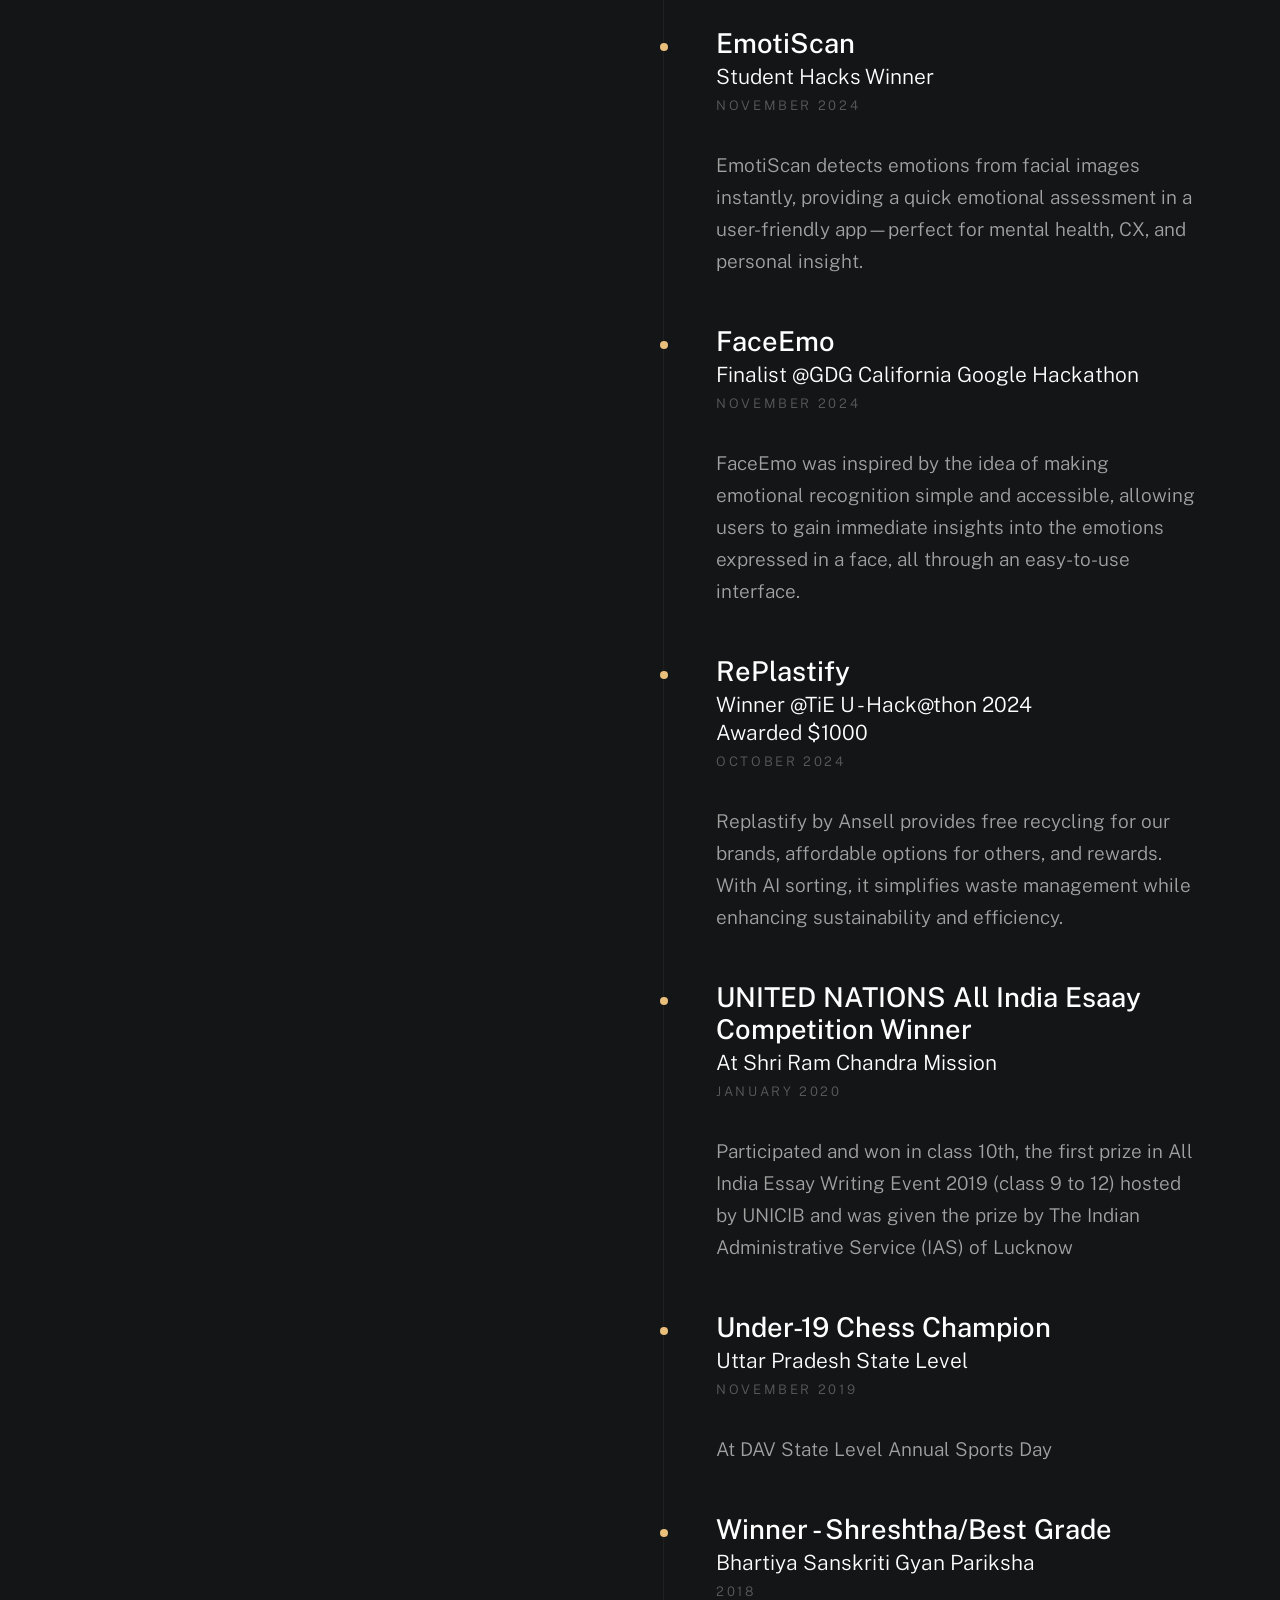
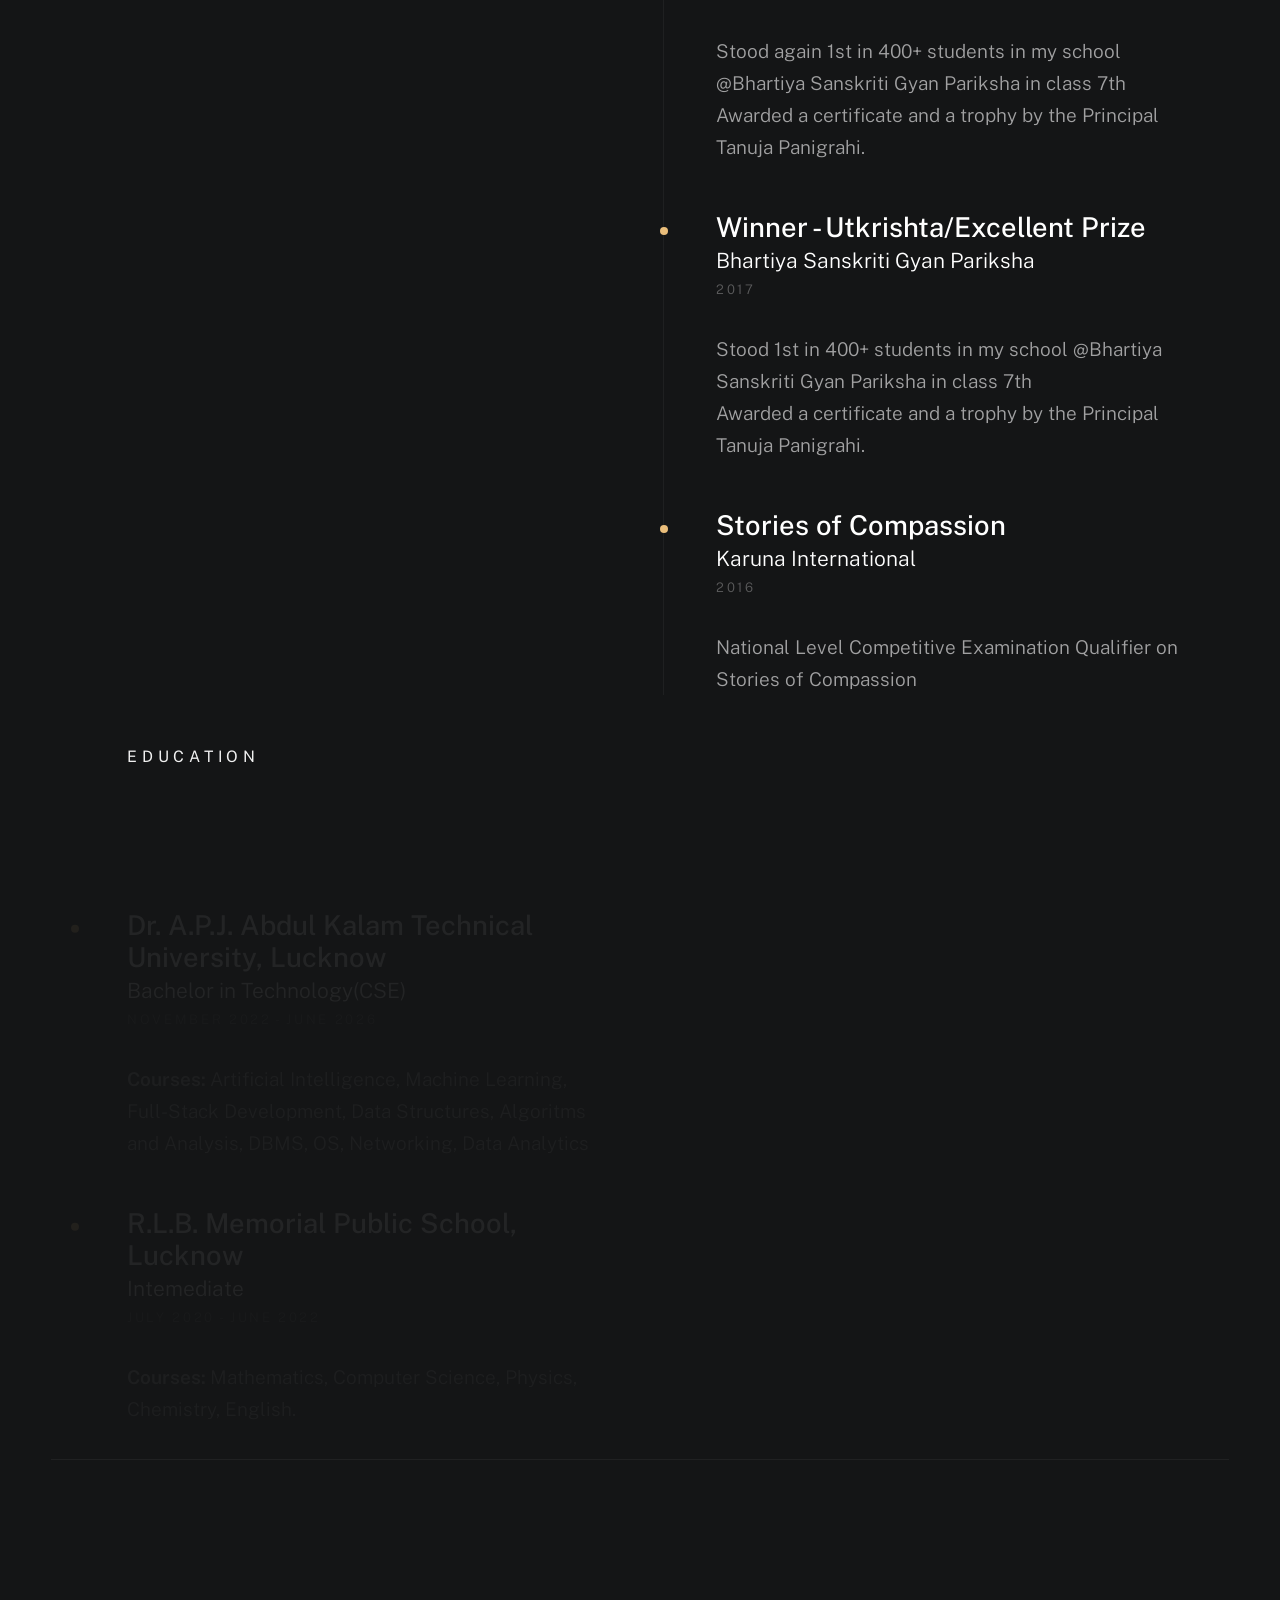
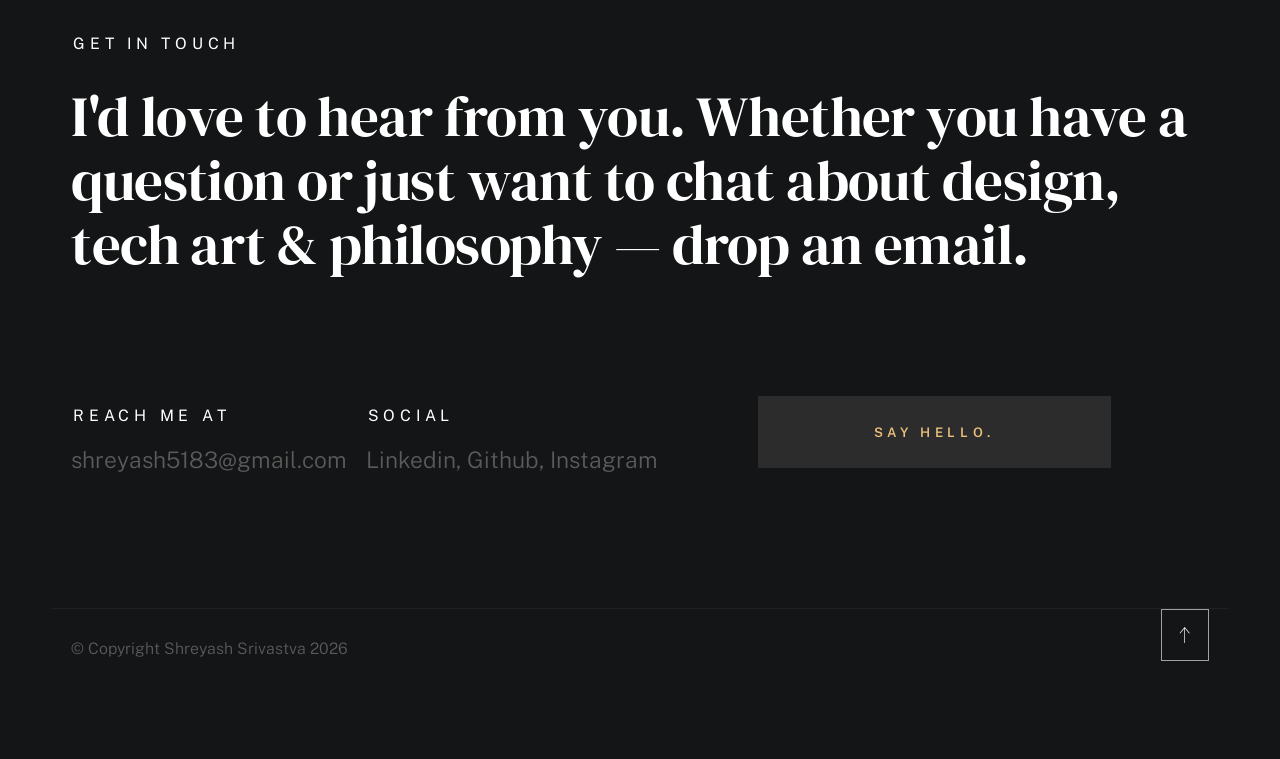
==== commit 8ed4eaca: "text huge font, resume, data updating" ====
--- a/index.html
+++ b/index.html
@@ -93,8 +93,8 @@
                         </div>
 
                         <h1 class="text-huge-title">
-                            I am Shreyash, an<br>
-                            AI/ML Developer<br>
+                            I am Shreyash Srivastva
+                            <br>
                             from India.
                         </h1>
                     </div>
@@ -105,6 +105,7 @@
                         <li><a href="https://www.github.com/shreyazh">Github</a></li>
                         <li><a href="https://x.com/iamsrivastva">Twitter</a></li>
                         <li><a href="https://www.instagram.com/shreyazh">Instagram</a></li>
+                        <li><a href="https://www.behance.net/shreyassrivast19">Behance</a></li>
                     </ul>
 
                 </div> <!-- end intro content -->
@@ -144,8 +145,8 @@
                                 winner and has built award-winning solutions in sustainability, applied AI, and has
                                 earned the Best Quantum Project award in a NASA App Dev Challenge.
                             </p>
-                            <a href="https://img-web-scrape-folder.vercel.app/Shreyash%20Srivastva%20(4)_pages-to-jpg-0001.jpg"
-                                class="btn btn--medium u-fullwidth" data-animate-el>Download Resume</a>
+                            <a href="Shreyash_Srivastva_Resume.pdf" class="btn btn--medium u-fullwidth"
+                                data-animate-el>Download Resume</a>
 
                         </div>
                     </div>
@@ -158,14 +159,15 @@
                         <h2 class="text-pretitle" data-animate-el>Expertise</h2>
 
                         <ul class="skills-list h1" data-animate-el>
+                            <li>Mixpanel</li>
                             <li>Python</li>
+                            <li>SQL</li>
+                            <li>Jira</li>
+                            <li>Gen AI</li>
                             <li>AI Agents</li>
-                            <li>Gen AI</li>
-                            <li>Machine Learning</li>
-                            <li>Full-stack Typescript-React</li>
-                            <li>Tensorflow, Pytorch</li>
-                            <li>Scikit-Learn</li>
-                            <li>Data Processing(Pandas-Numpy)</li>
+                            <li>Notion</li>
+                            <li>AIML</li>
+                            <li>Data Analytics</li>
                         </ul>
 
                     </div>
@@ -237,7 +239,8 @@
                                     <p class="timeline__timeframe">On-Site • Pune, India<br>Jul 2025</p>
                                 </div>
                                 <div class="timeline__desc">
-                                    <p>Attened lectures by Mansi Patil, Sr. Engineer, NCRA at GMRT Facility under RPL - TIFR, Pune.</p>
+                                    <p>Attened lectures by Mansi Patil, Sr. Engineer, NCRA at GMRT Facility under RPL -
+                                        TIFR, Pune.</p>
                                 </div>
                             </div>
                             <div class="timeline__block">
@@ -265,8 +268,13 @@
                                     <p class="timeline__timeframe">Remote • USA<br>Nov 2024 - Mar 2025</p>
                                 </div>
                                 <div class="timeline__desc">
-                                    <p><ul><li>Collecting and contributing local satellite Environmental observations and patterns along with NASA GLOBE scientists.</li>
-                                    <li>Won Best Quantum Project under NASA Luna Vista Q-Dev App Development Challenge on Global stage. Recognised on Instagram and Devpost.</li></p>
+                                    <p>
+                                    <ul>
+                                        <li>Collecting and contributing local satellite Environmental observations and
+                                            patterns along with NASA GLOBE scientists.</li>
+                                        <li>Won Best Quantum Project under NASA Luna Vista Q-Dev App Development
+                                            Challenge on Global stage. Recognised on Instagram and Devpost.</li>
+                                        </p>
                                 </div>
                             </div>
                             <div class="timeline__block">
@@ -280,12 +288,24 @@
                             <div class="timeline__block">
                                 <div class="timeline__bullet"></div>
                                 <div class="timeline__header">
-                                    <h4 class="timeline__title">Data Analytics Intern</h4>
+                                    <h4 class="timeline__title">Machine Learning Intern</h4>
                                     <h5 class="timeline__meta">iNeuron.ai</h5>
                                     <p class="timeline__timeframe">Remote • Banglore, India<br>Oct 2024</p>
                                 </div>
                             </div>
-                            <!-- <div class="timeline__block">
+                        </div>
+                    </div>
+
+                    <!--Achievements-->
+
+                    <div class="column lg-6 tab-12">
+
+                        <h2 class="text-pretitle" data-animate-el>
+                            Achievements
+                        </h2>
+
+                        <div class="timeline" data-animate-el>
+                            <div class="timeline__block">
                                 <div class="timeline__bullet"></div>
                                 <div class="timeline__header">
                                     <h4 class="timeline__title">The Social Boundary</h4>
@@ -293,7 +313,10 @@
                                     <p class="timeline__timeframe">March 2025</p>
                                 </div>
                                 <div class="timeline__desc">
-                                    <p>The concept of Social Boundary emerged from a desire to understand the dynamic nature of sociability across humans, animals, and AI. Unlike traditional models of social interaction, we sought to explore how familiarity, context, and interaction frequency contribute to shifts in social boundaries.</p>
+                                    <p>The concept of Social Boundary emerged from a desire to understand the dynamic
+                                        nature of sociability across humans, animals, and AI. Unlike traditional models
+                                        of social interaction, we sought to explore how familiarity, context, and
+                                        interaction frequency contribute to shifts in social boundaries.</p>
                                 </div>
                             </div>
 
@@ -305,7 +328,9 @@
                                     <p class="timeline__timeframe">March 2025</p>
                                 </div>
                                 <div class="timeline__desc">
-                                    <p>EduFinance is an engaging web-based game that simplifies financial literacy through interactive challenges. Players learn budgeting, saving, and investing in a fun, gamified way.</p>
+                                    <p>EduFinance is an engaging web-based game that simplifies financial literacy
+                                        through interactive challenges. Players learn budgeting, saving, and investing
+                                        in a fun, gamified way.</p>
                                 </div>
                             </div>
 
@@ -313,23 +338,27 @@
                                 <div class="timeline__bullet"></div>
                                 <div class="timeline__header">
                                     <h4 class="timeline__title">EcoTech</h3>
-                                    <h5 class="timeline__meta">#1 Winner of Steel City Hacks 2025 Winter Hackathon</h5>
-                                    <p class="timeline__timeframe">March 2025</p>
-                                </div>
-                                <div class="timeline__desc">
-                                    <p>EcoTech connects surplus food with those in need, reducing waste. Track impact, share meals, and join the movement for a greener, waste-free future! </p>
-                                </div>
-                            </div>
-    
+                                        <h5 class="timeline__meta">#1 Winner of Steel City Hacks 2025 Winter Hackathon
+                                        </h5>
+                                        <p class="timeline__timeframe">March 2025</p>
+                                </div>
+                                <div class="timeline__desc">
+                                    <p>EcoTech connects surplus food with those in need, reducing waste. Track impact,
+                                        share meals, and join the movement for a greener, waste-free future! </p>
+                                </div>
+                            </div>
+
                             <div class="timeline__block">
                                 <div class="timeline__bullet"></div>
                                 <div class="timeline__header">
                                     <h4 class="timeline__title">RetroWellness</h4>
-                                    <h5 class="timeline__meta">Hack the Future: AI & Open Source Hackathon Winner with US$1,000</h5>
+                                    <h5 class="timeline__meta">Hack the Future: AI & Open Source Hackathon Winner with
+                                        US$1,000</h5>
                                     <p class="timeline__timeframe">February 2025</p>
                                 </div>
                                 <div class="timeline__desc">
-                                    <p>The inspiration for RetroWellness came from the desire to combine technology, mental health, and a touch of nostalgia.</p>
+                                    <p>The inspiration for RetroWellness came from the desire to combine technology,
+                                        mental health, and a touch of nostalgia.</p>
                                 </div>
                             </div>
 
@@ -343,7 +372,9 @@
                                     <p class="timeline__timeframe"></p>
                                 </div>
                                 <div class="timeline__desc">
-                                    <p>The Holographic Learning Cube is a futuristic, compact educational device designed to transform classrooms by making complex concepts tangible and interactive.</p>
+                                    <p>The Holographic Learning Cube is a futuristic, compact educational device
+                                        designed to transform classrooms by making complex concepts tangible and
+                                        interactive.</p>
                                 </div>
                             </div>
 
@@ -355,11 +386,13 @@
                                     <p class="timeline__timeframe">January 2025</p>
                                 </div>
                                 <div class="timeline__desc">
-                                    <p>An attendance management system for colleges with features to add multiple students, subjects, timetables, and mark daily attendance (present/absent) efficiently, ensuring streamlined record-keeping.</p>
-                                </div>
-                            </div>
-
-                        
+                                    <p>An attendance management system for colleges with features to add multiple
+                                        students, subjects, timetables, and mark daily attendance (present/absent)
+                                        efficiently, ensuring streamlined record-keeping.</p>
+                                </div>
+                            </div>
+
+
                             <div class="timeline__block">
                                 <div class="timeline__bullet"></div>
                                 <div class="timeline__header">
@@ -368,7 +401,8 @@
                                     <p class="timeline__timeframe">January 2025</p>
                                 </div>
                                 <div class="timeline__desc">
-                                    <p>fyanans is a platform created for teens to do their budgeting and learn financial concepts.</p>
+                                    <p>fyanans is a platform created for teens to do their budgeting and learn financial
+                                        concepts.</p>
                                 </div>
                             </div>
 
@@ -376,11 +410,14 @@
                                 <div class="timeline__bullet"></div>
                                 <div class="timeline__header">
                                     <h4 class="timeline__title">Quant PlayGround</h4>
-                                    <h5 class="timeline__meta">Best Quantum Project Winner <br>@Luna Vista ADC Q-Dev Hackathon 2024</h5>
+                                    <h5 class="timeline__meta">Best Quantum Project Winner <br>@Luna Vista ADC Q-Dev
+                                        Hackathon 2024</h5>
                                     <p class="timeline__timeframe">December 2024</p>
                                 </div>
                                 <div class="timeline__desc">
-                                    <p>Explore the world of quantum computing! Simulate a quantum coin flip, experiment with quantum teleportation, visualize Bloch spheres, and create Bell states, all through an interactive interface.</p>
+                                    <p>Explore the world of quantum computing! Simulate a quantum coin flip, experiment
+                                        with quantum teleportation, visualize Bloch spheres, and create Bell states, all
+                                        through an interactive interface.</p>
                                 </div>
                             </div>
 
@@ -392,10 +429,12 @@
                                     <p class="timeline__timeframe">November 2024</p>
                                 </div>
                                 <div class="timeline__desc">
-                                    <p>EmotiScan detects emotions from facial images instantly, providing a quick emotional assessment in a user-friendly app—perfect for mental health, CX, and personal insight.</p>
-                                </div>
-                            </div>
-                            
+                                    <p>EmotiScan detects emotions from facial images instantly, providing a quick
+                                        emotional assessment in a user-friendly app—perfect for mental health, CX, and
+                                        personal insight.</p>
+                                </div>
+                            </div>
+
                             <div class="timeline__block">
                                 <div class="timeline__bullet"></div>
                                 <div class="timeline__header">
@@ -404,10 +443,12 @@
                                     <p class="timeline__timeframe">November 2024</p>
                                 </div>
                                 <div class="timeline__desc">
-                                    <p>FaceEmo was inspired by the idea of making emotional recognition simple and accessible, allowing users to gain immediate insights into the emotions expressed in a face, all through an easy-to-use interface.</p>
-                                </div>
-                            </div>
-                            
+                                    <p>FaceEmo was inspired by the idea of making emotional recognition simple and
+                                        accessible, allowing users to gain immediate insights into the emotions
+                                        expressed in a face, all through an easy-to-use interface.</p>
+                                </div>
+                            </div>
+
                             <div class="timeline__block">
                                 <div class="timeline__bullet"></div>
                                 <div class="timeline__header">
@@ -416,11 +457,13 @@
                                     <p class="timeline__timeframe">October 2024</p>
                                 </div>
                                 <div class="timeline__desc">
-                                    <p>Replastify by Ansell provides free recycling for our brands, affordable options for others, and rewards. With AI sorting, it simplifies waste management while enhancing sustainability and efficiency.</p>
-                                </div>
-                            </div>
-                                                                                
-                                                        
+                                    <p>Replastify by Ansell provides free recycling for our brands, affordable options
+                                        for others, and rewards. With AI sorting, it simplifies waste management while
+                                        enhancing sustainability and efficiency.</p>
+                                </div>
+                            </div>
+
+
                             <div class="timeline__block">
                                 <div class="timeline__bullet"></div>
                                 <div class="timeline__header">
@@ -429,11 +472,13 @@
                                     <p class="timeline__timeframe">January 2020</p>
                                 </div>
                                 <div class="timeline__desc">
-                                    <p>Participated and won in class 10th, the first prize in All India Essay Writing Event 2019 (class 9 to 12) hosted by UNICIB and was given the prize by The Indian Administrative Service (IAS) of Lucknow</p>
-                                </div>
-                            </div>          
-                                                                                    
-                                                        
+                                    <p>Participated and won in class 10th, the first prize in All India Essay Writing
+                                        Event 2019 (class 9 to 12) hosted by UNICIB and was given the prize by The
+                                        Indian Administrative Service (IAS) of Lucknow</p>
+                                </div>
+                            </div>
+
+
                             <div class="timeline__block">
                                 <div class="timeline__bullet"></div>
                                 <div class="timeline__header">
@@ -454,7 +499,8 @@
                                     <p class="timeline__timeframe">2018</p>
                                 </div>
                                 <div class="timeline__desc">
-                                    <p>Stood again 1st in 400+ students in my school @Bhartiya Sanskriti Gyan Pariksha in class 7th<br>
+                                    <p>Stood again 1st in 400+ students in my school @Bhartiya Sanskriti Gyan Pariksha
+                                        in class 7th<br>
                                         Awarded a certificate and a trophy by the Principal Tanuja Panigrahi.</p>
                                 </div>
                             </div>
@@ -467,8 +513,9 @@
                                     <p class="timeline__timeframe">2017</p>
                                 </div>
                                 <div class="timeline__desc">
-                                    <p>Stood 1st in 400+ students in my school @Bhartiya Sanskriti Gyan Pariksha in class 7th<br>
-                                    Awarded a certificate and a trophy by the Principal Tanuja Panigrahi.</p>
+                                    <p>Stood 1st in 400+ students in my school @Bhartiya Sanskriti Gyan Pariksha in
+                                        class 7th<br>
+                                        Awarded a certificate and a trophy by the Principal Tanuja Panigrahi.</p>
                                 </div>
                             </div>
 
@@ -482,11 +529,13 @@
                                 <div class="timeline__desc">
                                     <p>National Level Competitive Examination Qualifier on Stories of Compassion</p>
                                 </div>
-                            </div> -->
+                            </div>
 
                         </div> <!-- end timeline -->
-
                     </div> <!-- end column -->
+
+                    <!--Education-->
+
                     <div class="column lg-6 tab-12">
 
                         <h2 class="text-pretitle" data-animate-el>
@@ -504,7 +553,8 @@
                                         <p class="timeline__timeframe">November 2022 - June 2026</p>
                                 </div>
                                 <div class="timeline__desc">
-                                    <p><b>Courses: </b>Artificial Intelligence, Machine Learning, Full-Stack Development, Data Structures,
+                                    <p><b>Courses: </b>Artificial Intelligence, Machine Learning, Full-Stack
+                                        Development, Data Structures,
                                         Algoritms and Analysis, DBMS, OS, Networking, Data Analytics</p>
                                 </div>
                             </div>
@@ -524,8 +574,6 @@
                         </div> <!-- end timeline -->
 
                     </div> <!-- end column -->
-
-
                 </div> <!-- end about-timelines -->
 
             </section> <!-- end s-about -->
--- a/css/styles.css
+++ b/css/styles.css
@@ -2686,7 +2686,7 @@
 }
 
 .text-huge-title {
-    --text-huge : 10.8rem;
+    --text-huge : 9.8rem;
     font-size   : var(--text-huge);
     line-height : 1.0740;
     margin-top  : 0;
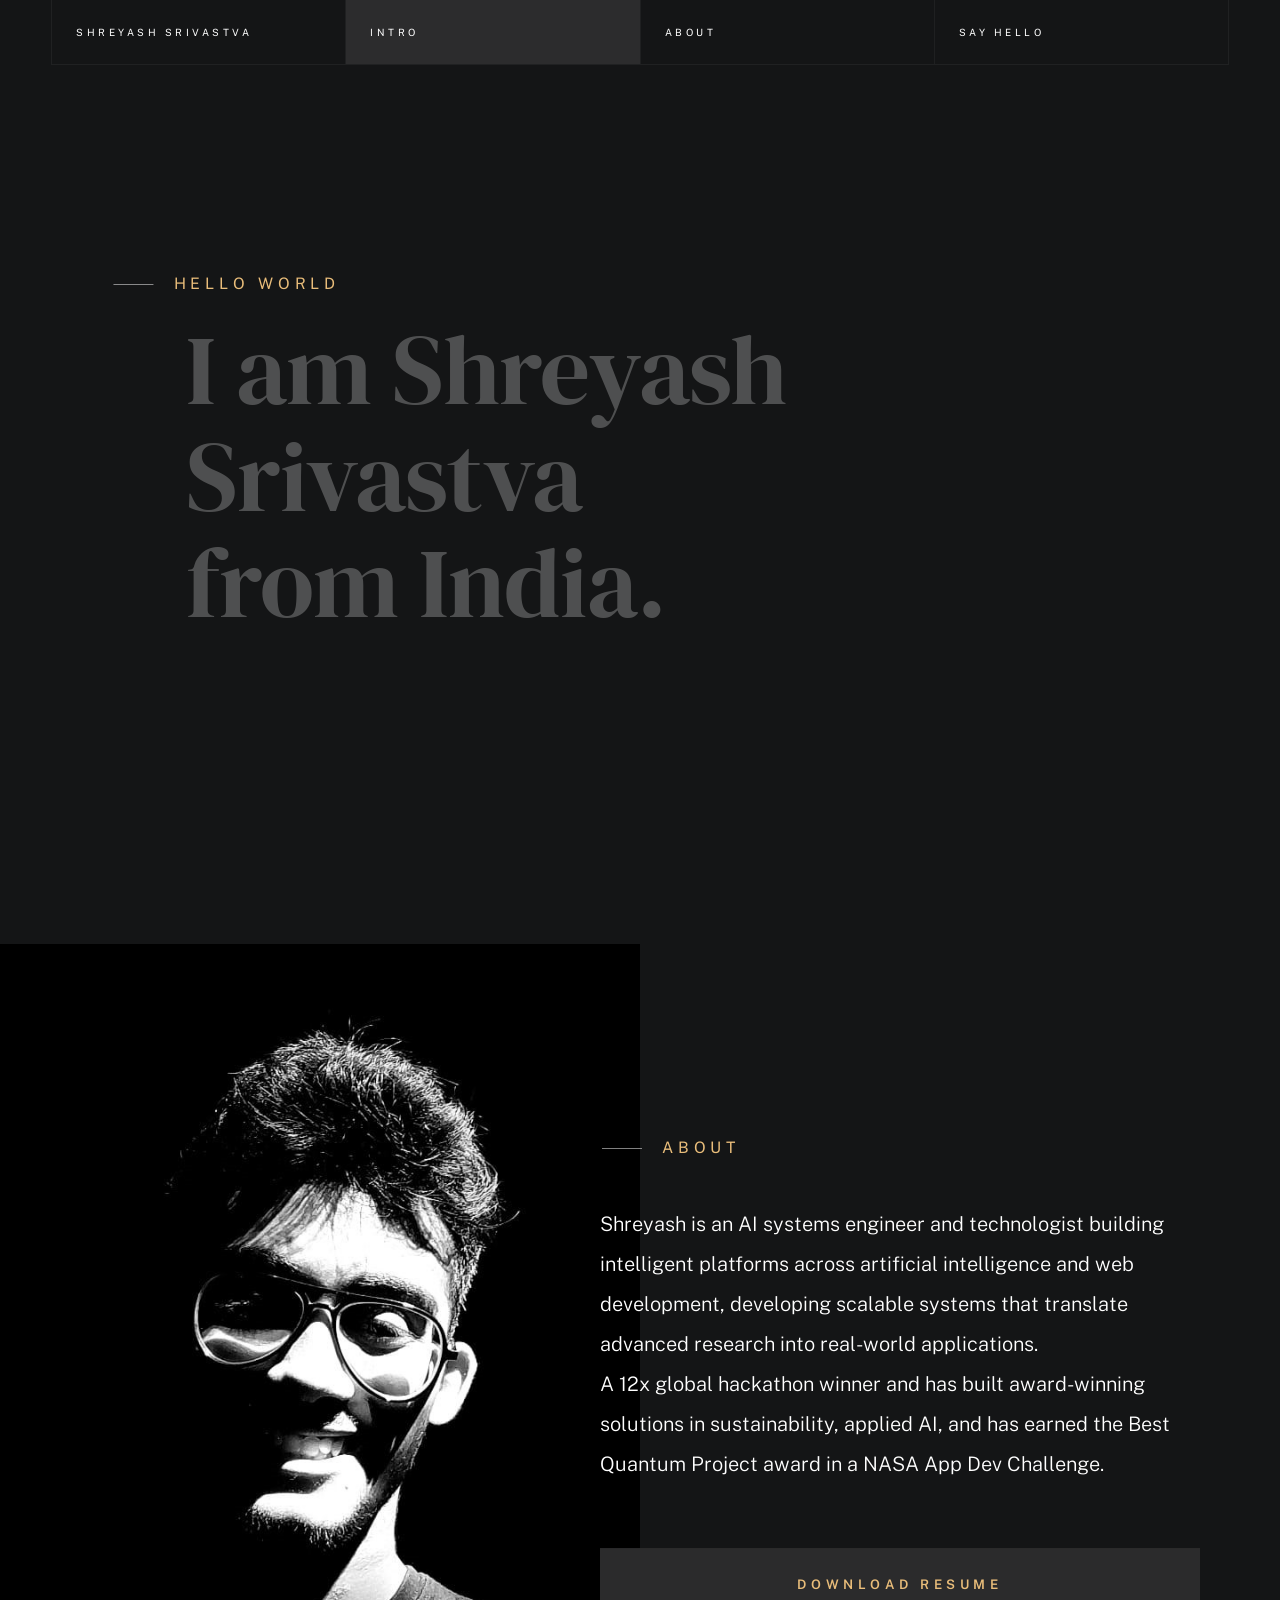
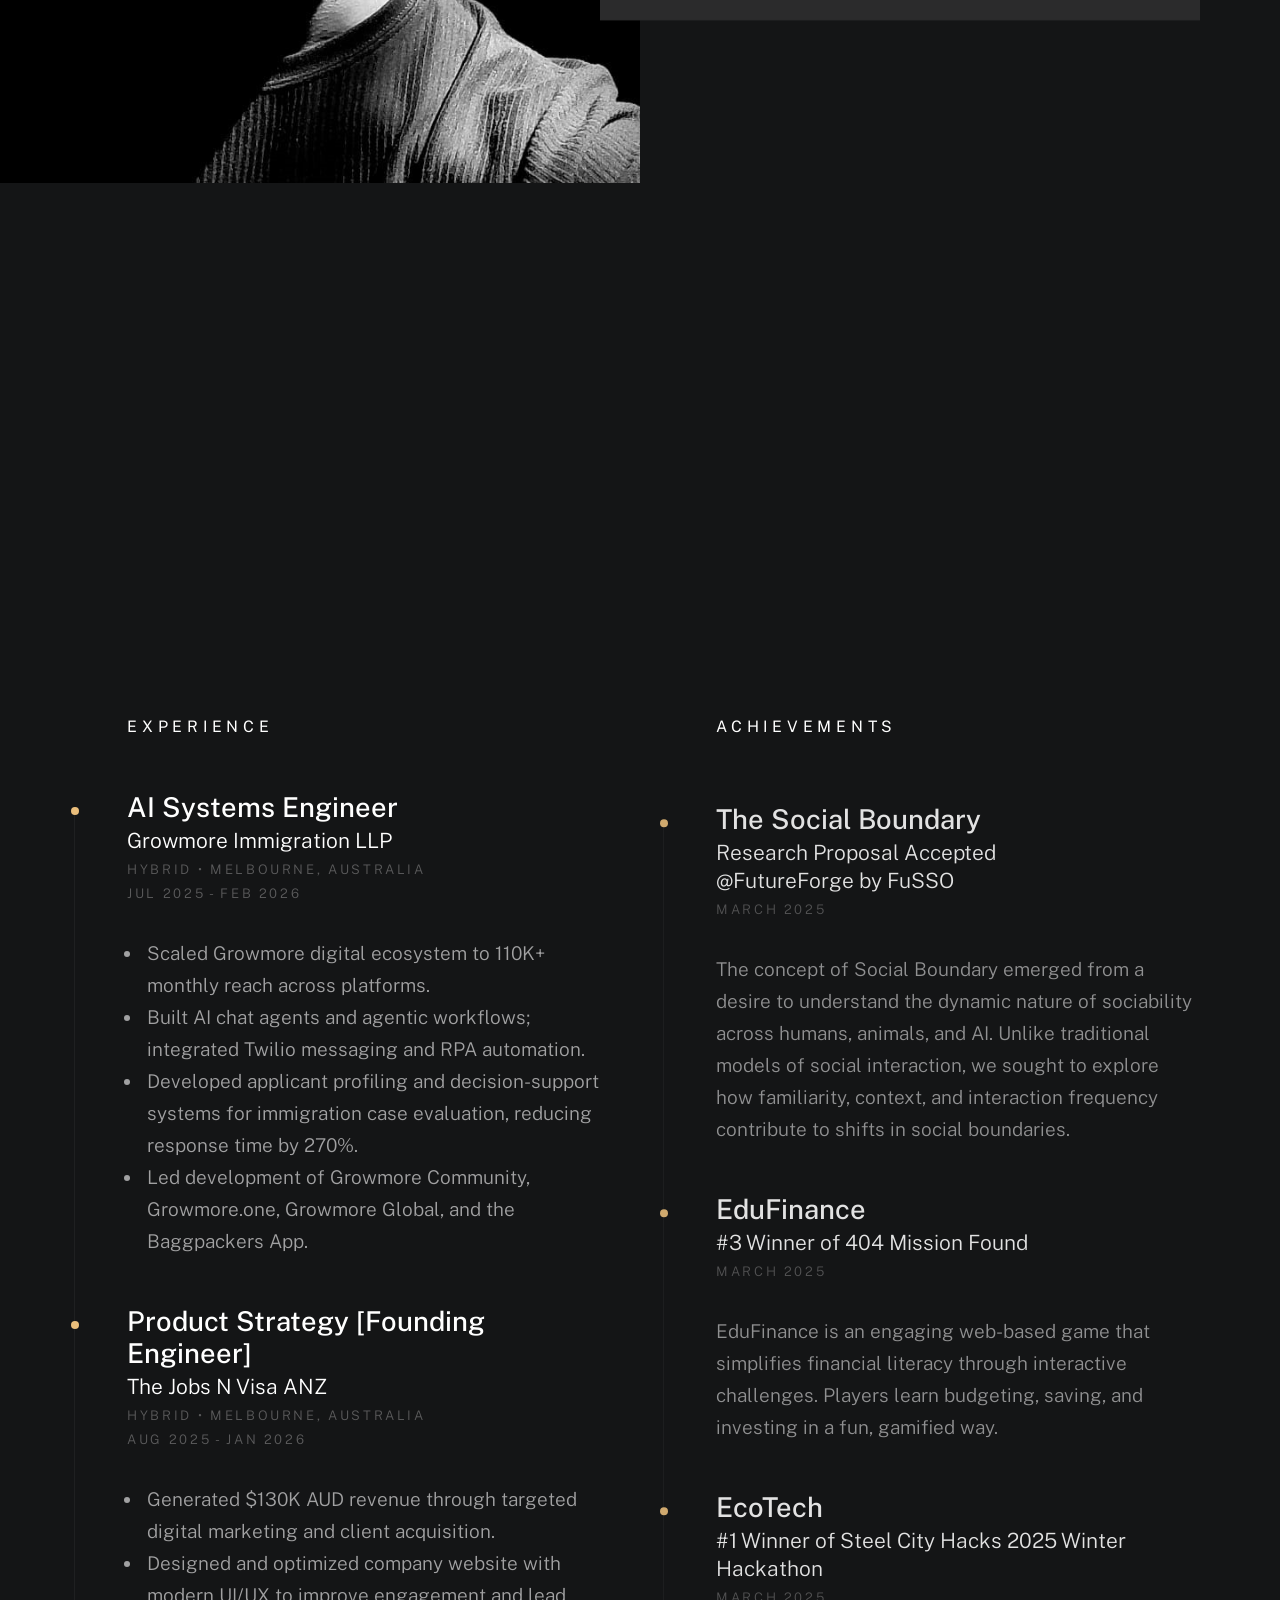
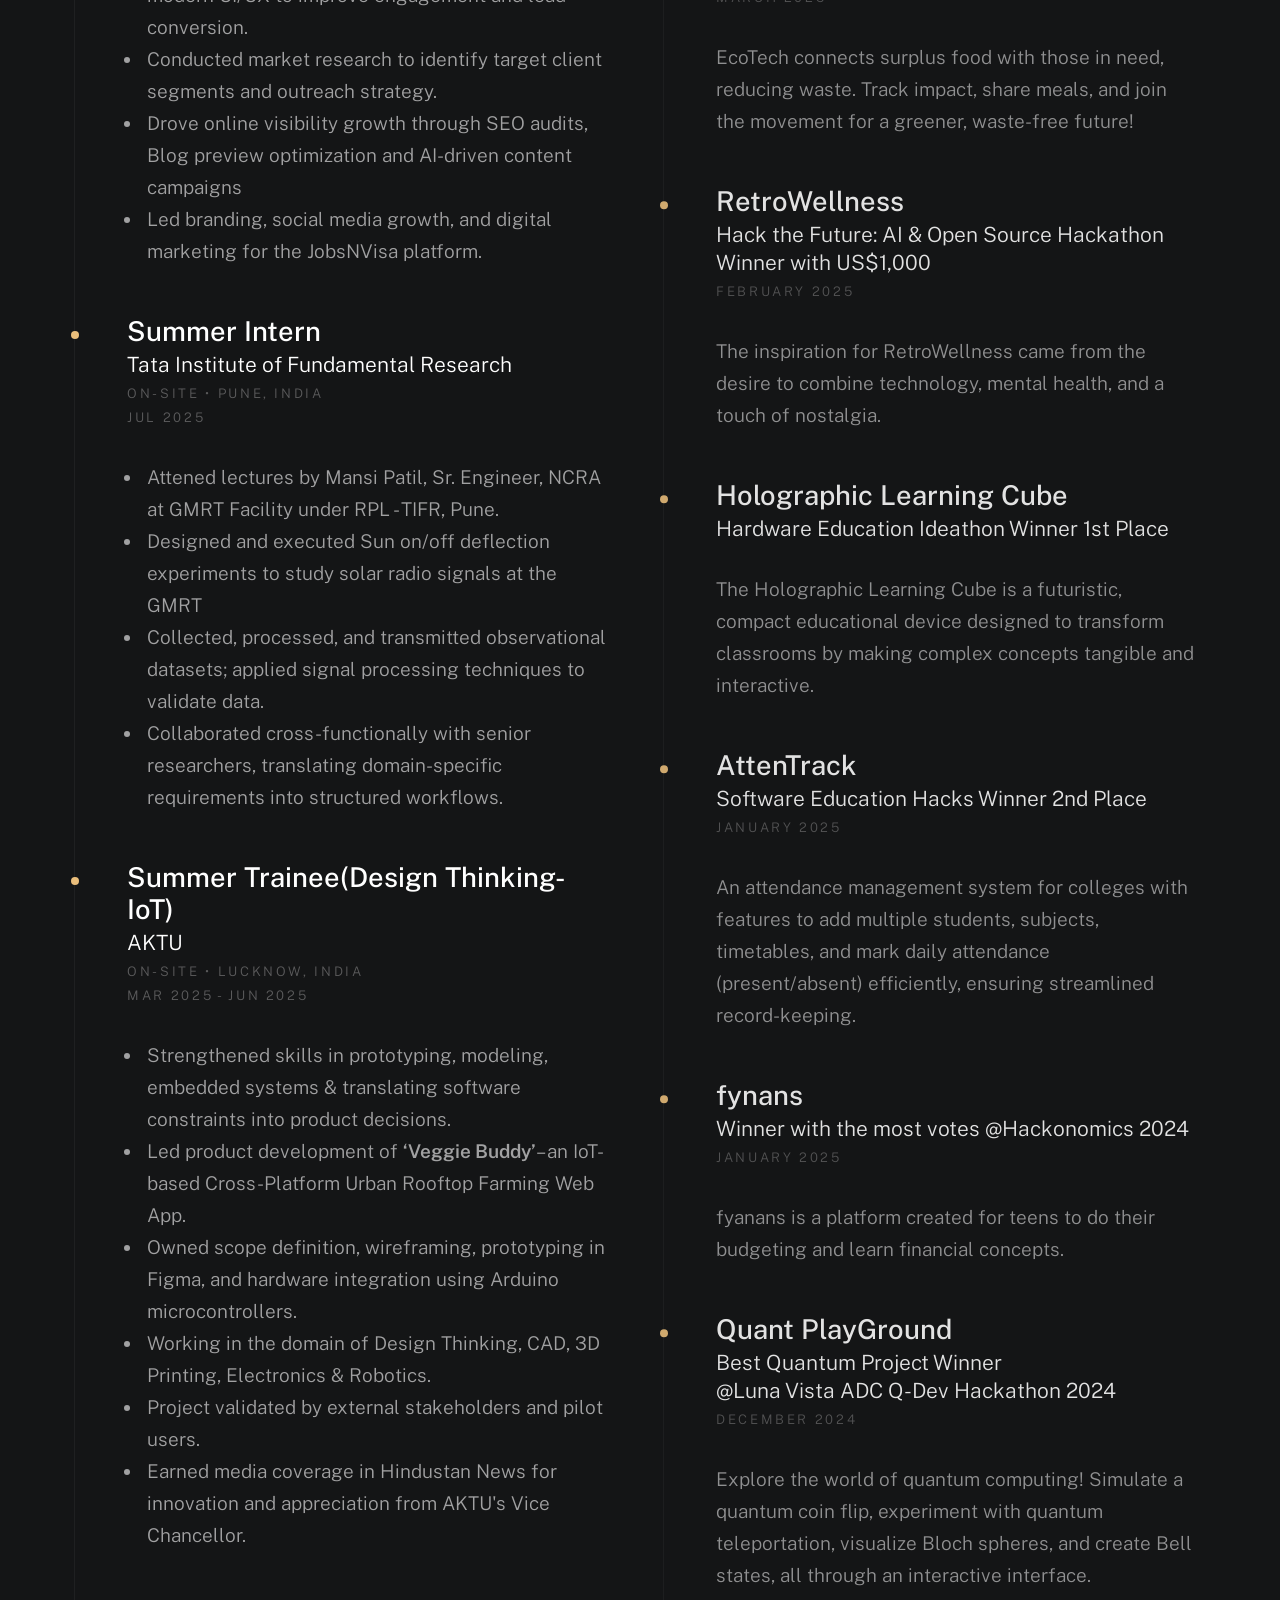
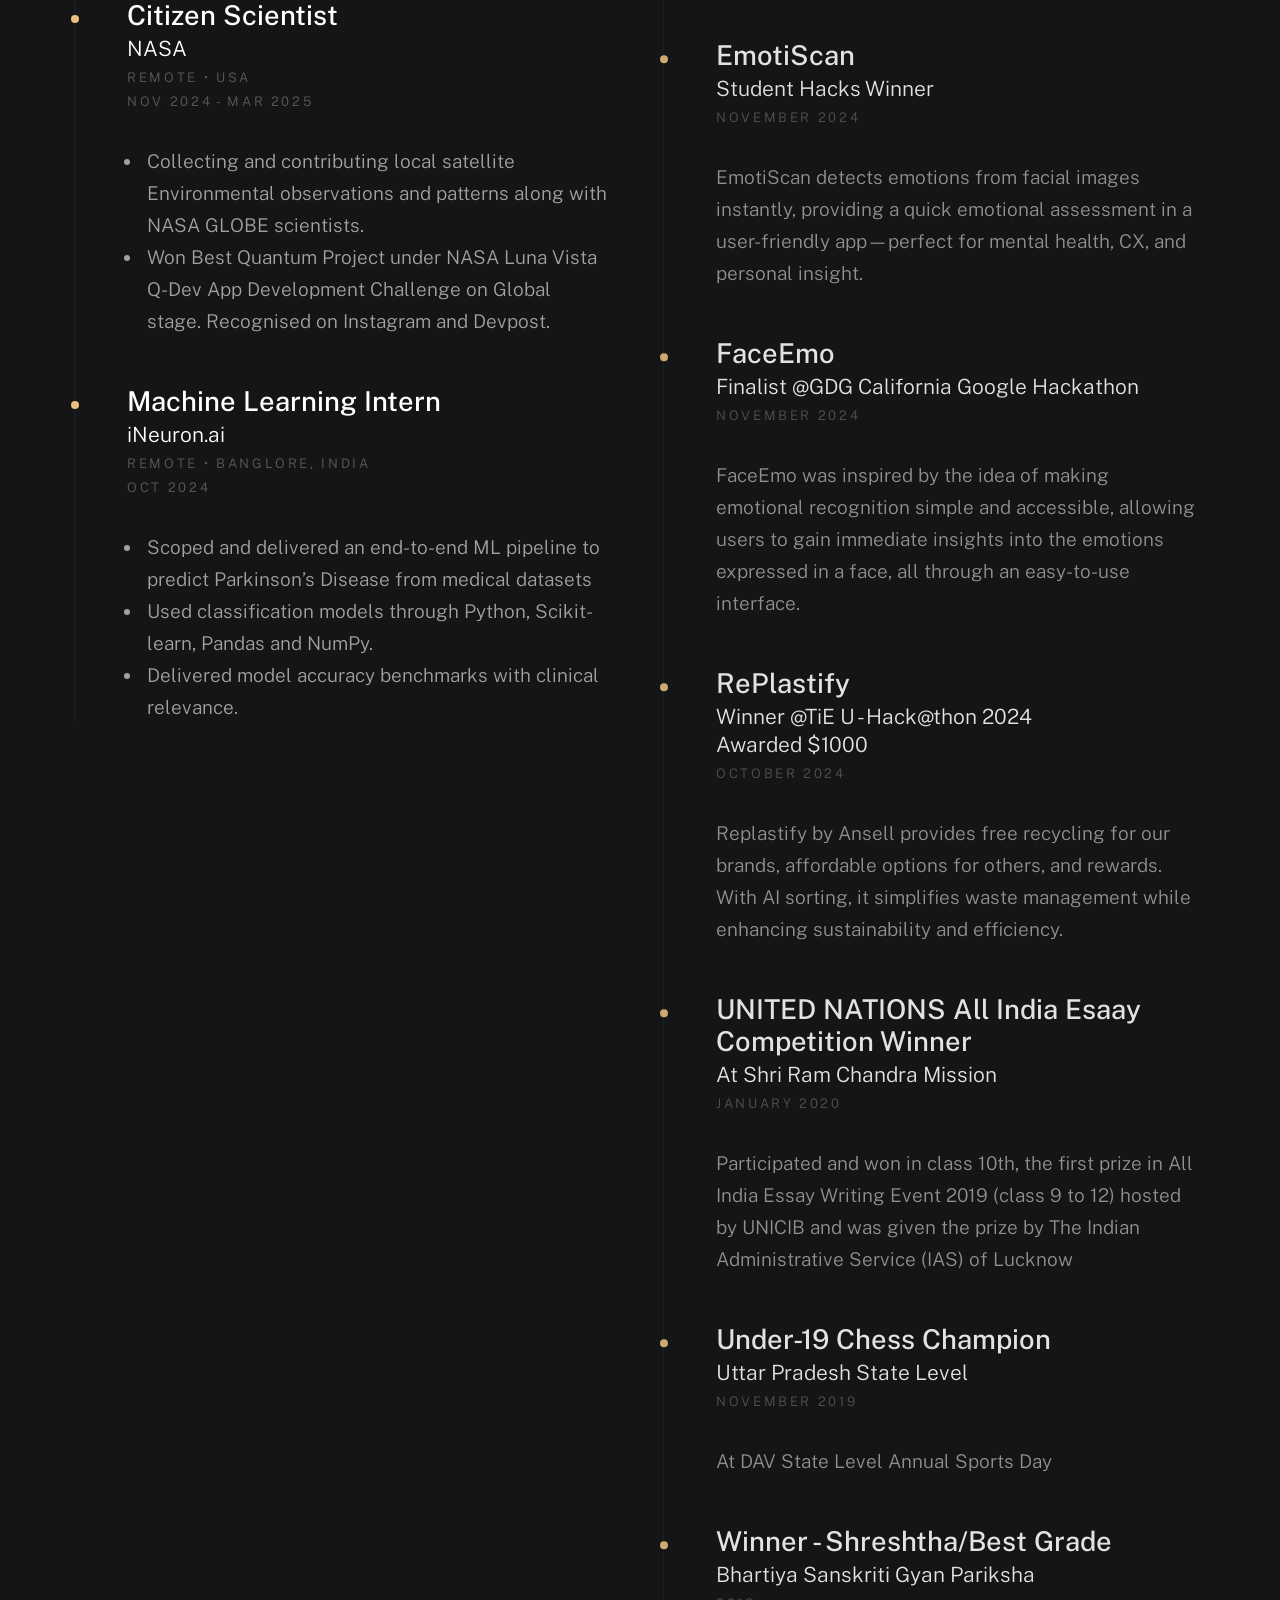
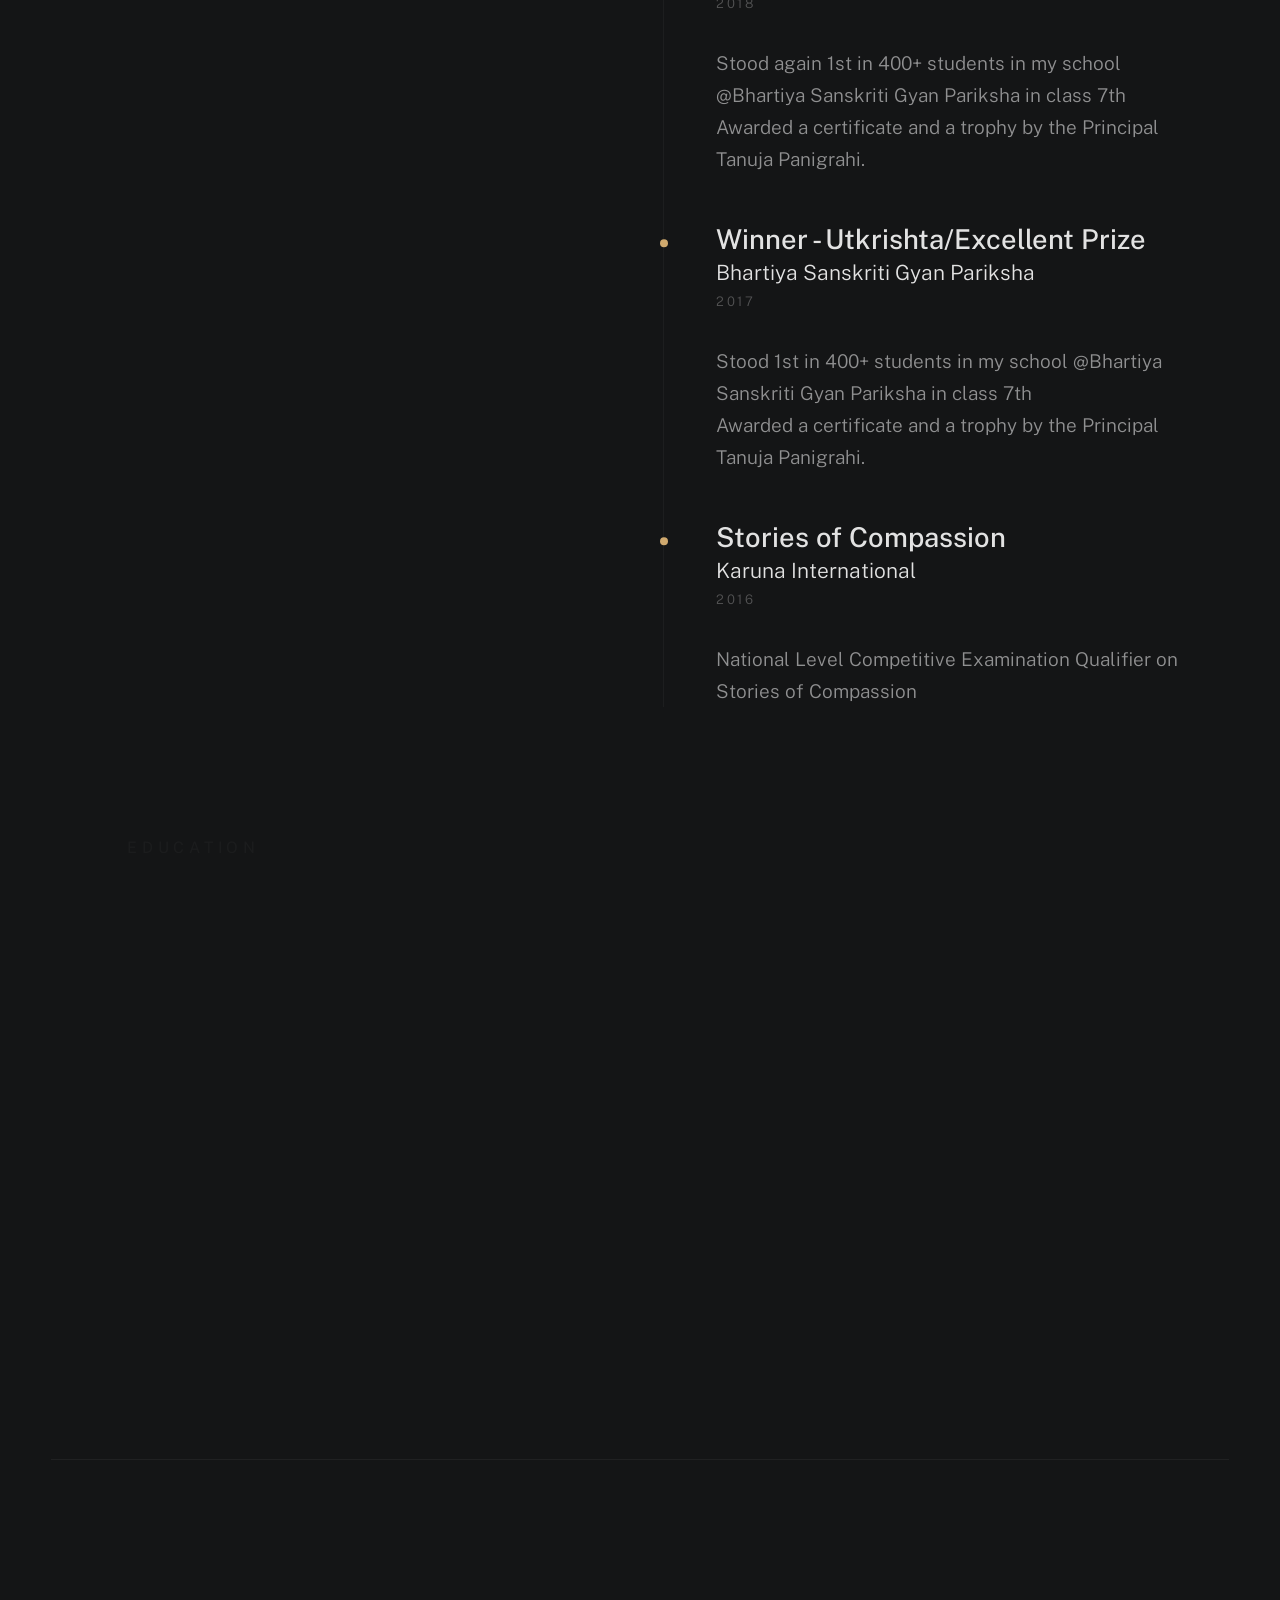
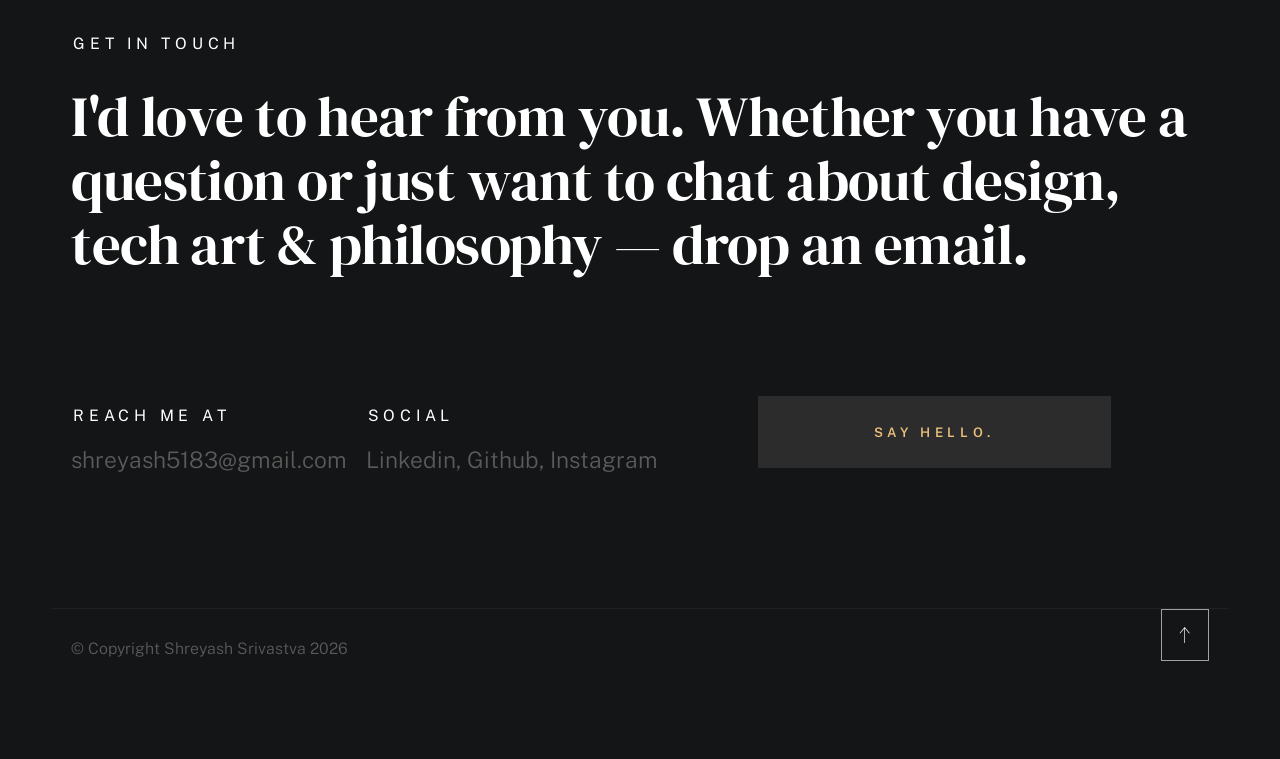
==== commit b4453bf0: "data update" ====
--- a/index.html
+++ b/index.html
@@ -200,7 +200,7 @@
                                         <li>Built AI chat agents and agentic workflows; integrated Twilio messaging and
                                             RPA automation.</li>
                                         <li>Developed applicant profiling and decision-support systems for immigration
-                                            case evaluation.</li>
+                                            case evaluation, reducing response time by 270%.</li>
                                         <li>Led development of Growmore Community, Growmore.one, Growmore Global, and
                                             the Baggpackers App.</li>
                                     </ul>
@@ -219,12 +219,15 @@
                                 <div class="timeline__desc">
                                     <p>
                                     <ul>
-                                        <li>Generated $200K AUD revenue through targeted digital marketing and client
+                                        <li>Generated $130K AUD revenue through targeted digital marketing and client
                                             acquisition.</li>
                                         <li>Designed and optimized company website with modern UI/UX to improve
                                             engagement and lead conversion.</li>
                                         <li>Conducted market research to identify target client segments and outreach
                                             strategy.</li>
+                                        <li> Drove online visibility growth through SEO audits, Blog preview
+                                            optimization
+                                            and AI-driven content campaigns</li>
                                         <li>Led branding, social media growth, and digital marketing for the JobsNVisa
                                             platform.</li>
                                     </ul>
@@ -239,8 +242,17 @@
                                     <p class="timeline__timeframe">On-Site • Pune, India<br>Jul 2025</p>
                                 </div>
                                 <div class="timeline__desc">
-                                    <p>Attened lectures by Mansi Patil, Sr. Engineer, NCRA at GMRT Facility under RPL -
-                                        TIFR, Pune.</p>
+                                    <p>
+                                    <ul>
+                                        <li>Attened lectures by Mansi Patil, Sr. Engineer, NCRA at GMRT Facility under
+                                            RPL - TIFR, Pune.</li>
+                                        <li> Designed and executed Sun on/off deflection experiments to study solar
+                                            radio signals at the GMRT</li>
+                                        <li>Collected, processed, and transmitted observational datasets; applied signal
+                                            processing techniques to validate data.</li>
+                                        <li>Collaborated cross-functionally with senior researchers, translating
+                                            domain-specific requirements into structured workflows.</li>
+                                        </p>
                                 </div>
                             </div>
                             <div class="timeline__block">
@@ -253,9 +265,12 @@
                                 <div class="timeline__desc">
                                     <p>
                                     <ul>
-                                        <li>Learning Design Thinking, CAD, 3D Printing, Electronics, Robotics.</li>
-                                        <li>Created <b>Veggy Buddy</b>: Autonomous Plant Monitoring System</li>
-                                        <li>Got Recognised by Hindustan Newspapers and AKTU's Vice Chancellor.</li>
+                                        <li>Strengthened skills in prototyping, modeling, embedded systems & translating software constraints into product decisions.</li>
+                                        <li>Led product development of <b>‘Veggie Buddy’</b>– an IoT-based Cross-Platform Urban Rooftop Farming Web App.</li>
+                                        <li>Owned scope definition, wireframing, prototyping in Figma, and hardware integration using Arduino microcontrollers.</li>
+                                        <li>Working in the domain of Design Thinking, CAD, 3D Printing, Electronics & Robotics.</li>
+                                        <li>Project validated by external stakeholders and pilot users.</li>
+                                        <li>Earned media coverage in Hindustan News for innovation and appreciation from AKTU's Vice Chancellor.</li>
                                     </ul>
                                     </p>
                                 </div>
@@ -281,16 +296,19 @@
                                 <div class="timeline__bullet"></div>
                                 <div class="timeline__header">
                                     <h4 class="timeline__title">Machine Learning Intern</h4>
-                                    <h5 class="timeline__meta">Mangalam</h5>
-                                    <p class="timeline__timeframe">Remote • New Delhi, India<br>Nov 2024 - Jan 2025</p>
-                                </div>
-                            </div>
-                            <div class="timeline__block">
-                                <div class="timeline__bullet"></div>
-                                <div class="timeline__header">
-                                    <h4 class="timeline__title">Machine Learning Intern</h4>
                                     <h5 class="timeline__meta">iNeuron.ai</h5>
                                     <p class="timeline__timeframe">Remote • Banglore, India<br>Oct 2024</p>
+                                </div>
+                                <div class="timeline__desc">
+                                    <p>
+                                    <ul>
+                                        <li>Scoped and delivered an end-to-end ML pipeline to predict Parkinson’s
+                                            Disease from medical datasets</li>
+                                        <li>Used classification models through Python, Scikit-learn, Pandas and NumPy.
+                                        </li>
+                                        <li>Delivered model accuracy benchmarks with clinical relevance.</li>
+                                    </ul>
+                                    </p>
                                 </div>
                             </div>
                         </div>
--- a/css/styles.css
+++ b/css/styles.css
@@ -2686,7 +2686,7 @@
 }
 
 .text-huge-title {
-    --text-huge : 9.8rem;
+    --text-huge : 10.8rem;
     font-size   : var(--text-huge);
     line-height : 1.0740;
     margin-top  : 0;
